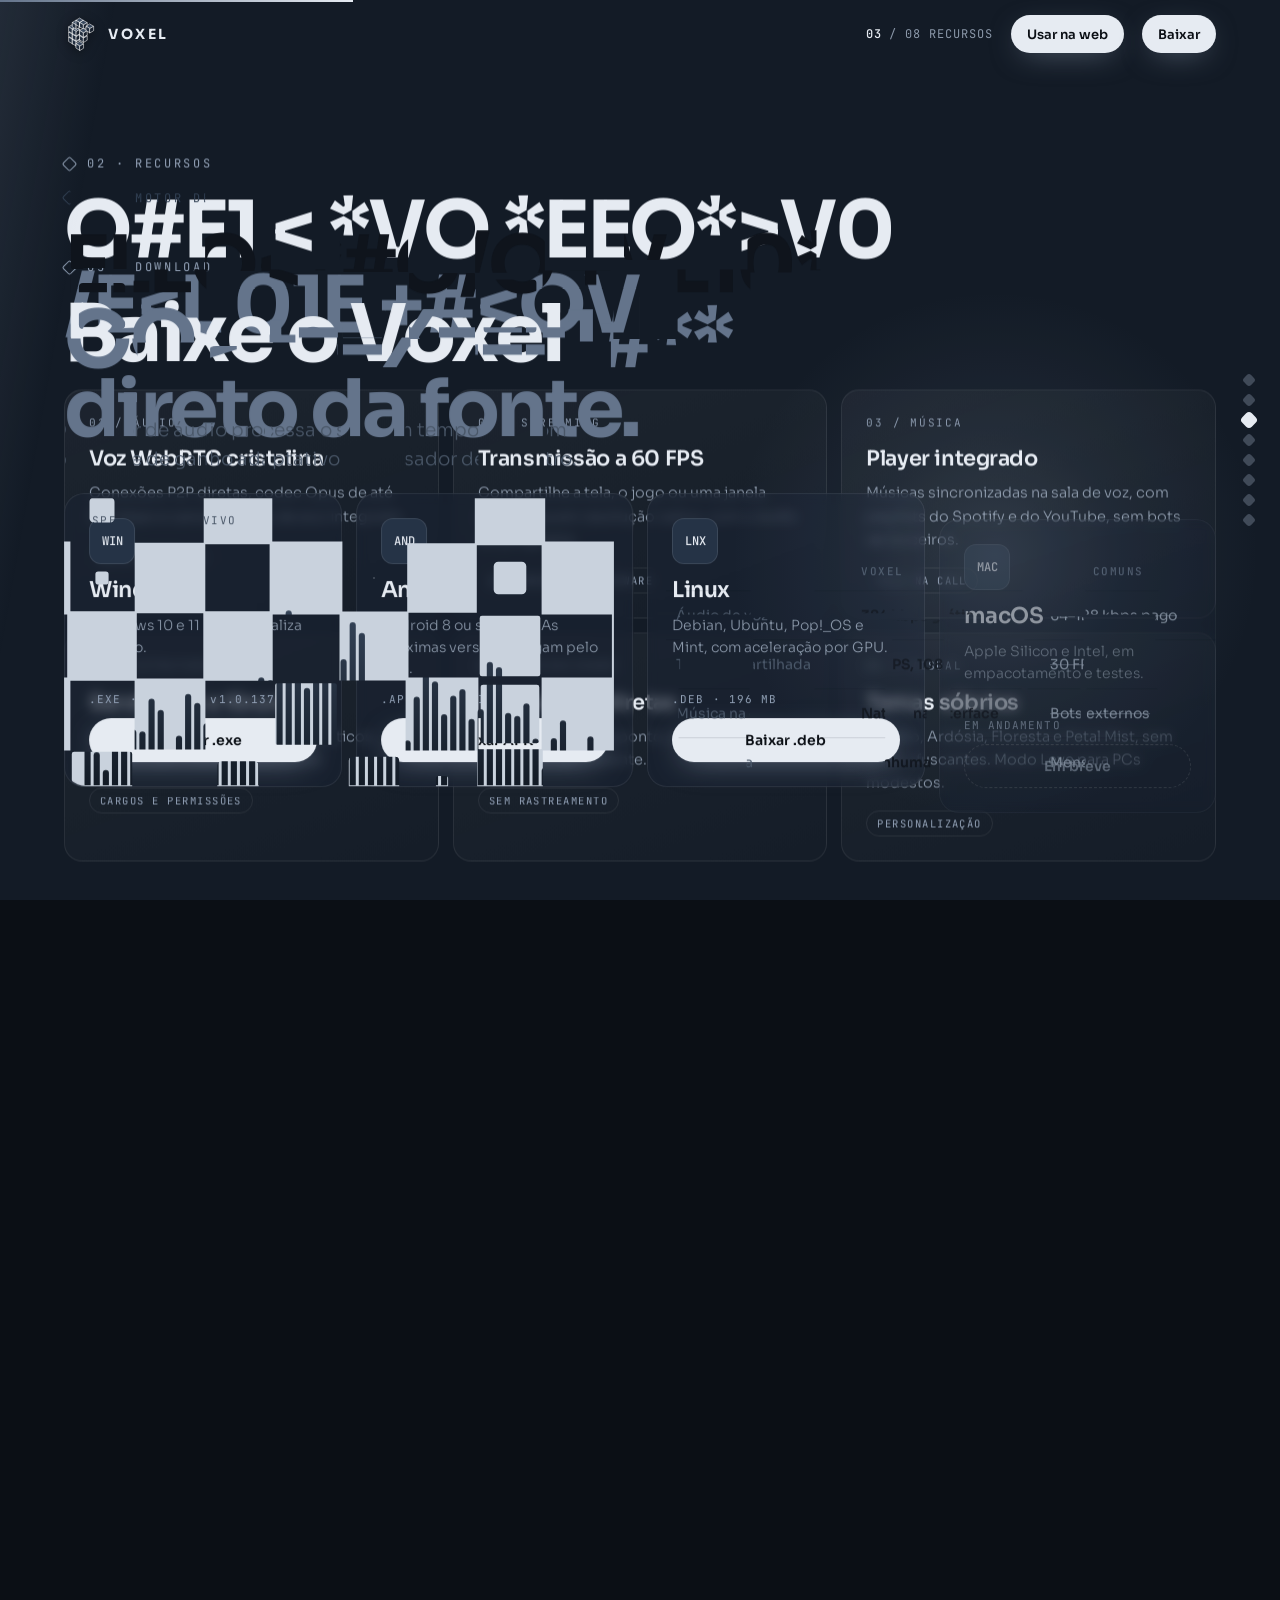
==== index.html @ d09474b0 "Restore animated release history and keep web access in header" ====
<!doctype html>
<html lang="pt-BR" data-tone="dark">
<head>
<meta charset="utf-8">
<meta name="viewport" content="width=device-width, initial-scale=1, viewport-fit=cover">
<title>Voxel — Chat de voz para sua comunidade</title>
<meta name="description" content="Converse com sua comunidade no Voxel. Chat de voz com áudio de baixa latência para Windows, Android e Linux.">
<meta name="theme-color" content="#0b0f15">
<link rel="canonical" href="https://voxelchat.com.br/">
<link rel="icon" href="logo.svg" type="image/svg+xml">
<link rel="preconnect" href="https://fonts.googleapis.com">
<link rel="preconnect" href="https://fonts.gstatic.com" crossorigin>
<link rel="stylesheet" href="https://fonts.googleapis.com/css2?family=Sora:wght@300;400;600;700;800&family=JetBrains+Mono:wght@400;500&display=swap">
<style>
:root{
  --bg0:#0b0f15; --bg1:#131b26; --bg2:#1a2433; --bg3:#253346; --slate:#334255; --steel:#41536b;
  --accent:#64748b; --accent-hi:#94a3b8; --ink:#e6ebf2; --muted:#8a97a8; --line:rgba(255,255,255,.08);
  --mist:#d7dee7; --mist-ink:#0f141c; --mist-muted:#4a5768;
  --display:'Sora',system-ui,sans-serif; --mono:'JetBrains Mono',ui-monospace,monospace;
  --nav-h:68px; --gut:clamp(16px,5vw,72px);
}
*{box-sizing:border-box;margin:0;padding:0}
html{background:var(--bg0);color:var(--ink);font-family:var(--display);-webkit-font-smoothing:antialiased}
body{background:var(--bg0);overflow-x:hidden}
a{color:inherit;text-decoration:none}
button{font:inherit;color:inherit;background:none;border:0;cursor:pointer}

/* ---------- nav ---------- */
.nav{position:fixed;inset:0 0 auto 0;height:var(--nav-h);z-index:50;display:flex;align-items:center;justify-content:space-between;padding:0 var(--gut);color:var(--ink);transition:color .4s}
.brand{display:flex;align-items:center;gap:10px;font-weight:700;letter-spacing:.18em;font-size:14px}
.brand img{width:34px;height:34px;filter:drop-shadow(0 2px 6px rgba(0,0,0,.4))}
.nav-r{display:flex;align-items:center;gap:18px}
.count{font-family:var(--mono);font-size:12px;color:var(--muted);letter-spacing:.08em;transition:color .4s}
.count b{color:var(--ink);font-weight:500;transition:color .4s}
.count em{font-style:normal;margin-left:8px;text-transform:uppercase}
.bar{position:fixed;top:0;left:0;height:2px;width:100%;transform-origin:0 50%;transform:scaleX(0);background:linear-gradient(90deg,var(--accent),var(--ink));z-index:60}
:root[data-tone=light] .nav{color:var(--mist-ink)}
:root[data-tone=light] .count{color:var(--mist-muted)}
:root[data-tone=light] .count b{color:var(--mist-ink)}
@media (max-width:560px){.count{display:none}.nav-r{gap:8px}}

.dots{position:fixed;right:clamp(10px,2vw,26px);top:50%;transform:translateY(-50%);z-index:50;display:flex;flex-direction:column;gap:10px}
.dots button{width:10px;height:10px;border-radius:3px;background:rgba(148,163,184,.35);transform:rotate(45deg);transition:background .3s,transform .3s}
.dots button[aria-current=true]{background:var(--ink);transform:rotate(45deg) scale(1.35)}
:root[data-tone=light] .dots button{background:rgba(15,20,28,.25)}
:root[data-tone=light] .dots button[aria-current=true]{background:var(--mist-ink)}
@media (max-width:700px){.dots{display:none}}

/* ---------- buttons ---------- */
.btn{display:inline-flex;align-items:center;gap:10px;height:50px;padding:0 24px;border-radius:999px;background:var(--ink);color:var(--bg0);font-weight:600;font-size:15px;transition:transform .2s,background .2s,box-shadow .2s;box-shadow:0 8px 30px -10px rgba(148,163,184,.6)}
.btn:hover{transform:translateY(-2px);background:#fff}
.btn.ghost{background:transparent;color:var(--ink);border:1px solid rgba(255,255,255,.18);box-shadow:none}
.btn.ghost:hover{border-color:var(--accent-hi);background:rgba(255,255,255,.04)}
.btn.sm{height:38px;padding:0 16px;font-size:13px}
:root[data-tone=light] .nav .btn{background:var(--mist-ink);color:var(--mist)}

/* ---------- stage / screens ---------- */
#stage{position:fixed;inset:0;overflow:hidden}
#track{width:1px}
.scr{position:absolute;inset:0;overflow:hidden;visibility:hidden;background:var(--bg);color:var(--ink);transform-origin:50% 40%}
.scr-in{position:relative;min-height:100%;padding:calc(var(--nav-h) + clamp(24px,6vh,72px)) var(--gut) clamp(40px,8vh,88px);display:flex;flex-direction:column;justify-content:center;will-change:transform}
.shade{position:absolute;inset:0;background:#04060a;opacity:0;pointer-events:none;z-index:5}
.iso::before{content:"";position:absolute;inset:0;pointer-events:none;opacity:.9;
  background:repeating-linear-gradient(30deg,rgba(255,255,255,.028) 0 1px,transparent 1px 56px),repeating-linear-gradient(150deg,rgba(255,255,255,.028) 0 1px,transparent 1px 56px);
  -webkit-mask-image:radial-gradient(ellipse at 70% 40%,#000 0,transparent 70%);mask-image:radial-gradient(ellipse at 70% 40%,#000 0,transparent 70%)}

.kicker{font-family:var(--mono);font-size:12px;letter-spacing:.22em;text-transform:uppercase;color:var(--accent-hi);margin-bottom:22px;display:flex;align-items:center;gap:12px}
.kicker::before{content:"";width:9px;height:9px;border:1.5px solid currentColor;transform:rotate(45deg);border-radius:2px}
h1,h2{font-weight:700;letter-spacing:-.045em;line-height:.95}
h1{font-size:clamp(52px,9.4vw,148px)}
h2{font-size:clamp(38px,6.2vw,96px)}
h1 span,h2 span{display:block}
.dim{color:var(--accent)}
.lead{font-size:clamp(16px,1.45vw,20px);line-height:1.6;color:var(--muted);max-width:56ch;font-weight:300}

/* reveal on enter */
[data-rise]{opacity:0;transform:translateY(26px);transition:opacity .7s cubic-bezier(.2,.7,.2,1),transform .7s cubic-bezier(.2,.7,.2,1);transition-delay:calc(var(--i,0)*70ms + 120ms)}
.scr.in [data-rise]{opacity:1;transform:none}

/* ---------- 00 hero ---------- */
.s-hero{--bg:var(--bg0)}
.s-hero::after{content:"";position:absolute;width:70vmax;height:70vmax;right:-18vmax;top:-12vmax;background:radial-gradient(circle,rgba(65,83,107,.45),transparent 62%);pointer-events:none}
.hero-grid{display:grid;grid-template-columns:1.15fr .85fr;align-items:center;gap:clamp(16px,4vw,64px)}
.hero-copy{position:relative;z-index:2}
.hero-copy .lead{margin:28px 0 36px}
.ctas{display:flex;gap:12px;flex-wrap:wrap}
.hero-art{position:relative;z-index:1;aspect-ratio:158/196;width:100%;max-width:520px;justify-self:center}
#cubes{width:100%;height:100%;overflow:visible;filter:drop-shadow(0 40px 50px rgba(0,0,0,.55))}
.hint{position:absolute;left:var(--gut);bottom:28px;font-family:var(--mono);font-size:11px;letter-spacing:.2em;color:var(--muted);text-transform:uppercase;display:flex;gap:10px;align-items:center}
.hint i{width:1px;height:28px;background:linear-gradient(var(--accent-hi),transparent);animation:hint 1.8s ease-in-out infinite}
@keyframes hint{0%,100%{transform:scaleY(.4);transform-origin:top}50%{transform:scaleY(1);transform-origin:top}}
@media (max-width:860px){
  .hero-grid{grid-template-columns:1fr}
  .hero-art{order:-1;max-width:min(280px,58vw);margin-bottom:-8px}
  .hint{display:none}
}

/* ---------- 01 manifesto ---------- */
.s-man{--bg:var(--bg2)}
.s-man .lead{margin-top:30px}
.stats{display:grid;grid-template-columns:repeat(3,minmax(0,1fr));gap:clamp(12px,2vw,24px);margin-top:clamp(36px,7vh,72px);border-top:1px solid var(--line);padding-top:28px}
.stat b{display:block;font-size:clamp(34px,5vw,72px);font-weight:700;letter-spacing:-.04em}
.stat small{font-family:var(--mono);font-size:12px;color:var(--muted);letter-spacing:.06em}
@media (max-width:560px){.stats{grid-template-columns:1fr}}

/* ---------- 02 features ---------- */
.s-feat{--bg:var(--bg1)}
.sweep{position:absolute;inset:0;pointer-events:none;z-index:4;background:linear-gradient(100deg,transparent 38%,rgba(148,163,184,.18) 50%,transparent 62%);transform:translateX(calc((var(--t,1)*2.2 - 1.1)*100%));opacity:calc((1 - var(--t,1))*1.4)}
.grid6{display:grid;grid-template-columns:repeat(3,minmax(0,1fr));gap:14px;margin-top:clamp(28px,5vh,52px)}
.card{position:relative;padding:24px;border-radius:18px;background:linear-gradient(160deg,rgba(255,255,255,.045),rgba(255,255,255,.012));border:1px solid var(--line);transition:border-color .3s,transform .3s}
.card:hover{border-color:rgba(148,163,184,.45);transform:translateY(-3px)}
.card .n{font-family:var(--mono);font-size:11px;color:var(--accent-hi);letter-spacing:.16em}
.card h3{font-size:21px;letter-spacing:-.02em;margin:14px 0 10px;font-weight:600}
.card p{color:var(--muted);font-size:14.5px;line-height:1.6;font-weight:300}
.card .tag{display:inline-block;margin-top:16px;font-family:var(--mono);font-size:10.5px;letter-spacing:.14em;color:var(--accent-hi);border:1px solid var(--line);border-radius:999px;padding:5px 10px}
@media (max-width:980px){.grid6{grid-template-columns:repeat(2,minmax(0,1fr))}}
@media (max-width:620px){.grid6{grid-template-columns:1fr}}

/* ---------- 03 audio (light) ---------- */
.s-audio{--bg:var(--mist);color:var(--mist-ink)}
.s-audio .kicker{color:var(--slate)}
.s-audio .dim{color:var(--accent)}
.s-audio .lead{color:var(--mist-muted)}
.audio-grid{display:grid;grid-template-columns:1fr 1fr;gap:clamp(24px,4vw,64px);align-items:end;margin-top:clamp(24px,4vh,44px)}
.specbox{position:relative;border-radius:22px;background:#c9d2dd;padding:18px 18px 0;height:clamp(180px,32vh,320px);overflow:hidden;border:1px solid rgba(15,20,28,.08)}
.specbox span{position:absolute;top:14px;left:18px;font-family:var(--mono);font-size:11px;letter-spacing:.14em;color:var(--mist-muted)}
#spec{width:100%;height:100%;display:block}
.cmp{width:100%;border-collapse:collapse;font-size:14px}
.cmp th{font-family:var(--mono);font-weight:500;font-size:11px;letter-spacing:.14em;text-transform:uppercase;color:var(--mist-muted);text-align:left;padding:0 10px 12px}
.cmp td{padding:15px 10px;border-top:1px solid rgba(15,20,28,.12);vertical-align:top}
.cmp td:first-child{color:var(--mist-muted)}
.cmp .vx{font-weight:600;color:var(--mist-ink)}
.cmp .ot{color:#7a8695;text-decoration:line-through;text-decoration-color:rgba(122,134,149,.5)}
@media (max-width:860px){.audio-grid{grid-template-columns:1fr}.cmp{font-size:13px}}

/* ---------- 04 shortcuts ---------- */
.s-keys{--bg:var(--bg3)}
.keys{margin-top:clamp(28px,5vh,52px);display:grid;gap:10px;max-width:880px}
.krow{display:flex;justify-content:space-between;align-items:center;gap:16px;padding:16px 20px;border-radius:16px;border:1px solid var(--line);background:rgba(11,15,21,.25);transition:background .35s,border-color .35s}
.krow span{color:var(--muted);transition:color .35s}
.krow.on{background:rgba(148,163,184,.12);border-color:rgba(148,163,184,.4)}
.krow.on span{color:var(--ink)}
.kc{display:flex;gap:6px;align-items:center;font-family:var(--mono);font-size:13px;color:var(--muted)}
kbd{display:inline-grid;place-items:center;min-width:40px;height:40px;padding:0 10px;border-radius:9px;font-family:var(--mono);font-size:13px;color:var(--ink);background:linear-gradient(#34465e,#1d2939);border:1px solid rgba(255,255,255,.12);border-bottom:4px solid rgba(0,0,0,.45);transition:transform .12s,border-bottom-width .12s,background .25s}
.krow.on kbd{transform:translateY(3px);border-bottom-width:1px;background:linear-gradient(#7c8ba0,#556378)}
@media (max-width:560px){.krow{flex-direction:column;align-items:flex-start}}

/* ---------- 05 download ---------- */
.s-dl{--bg:var(--bg0)}
.s-dl::after{content:"";position:absolute;left:50%;bottom:-40vmax;width:90vmax;height:70vmax;transform:translateX(-50%);background:radial-gradient(ellipse,rgba(65,83,107,.4),transparent 65%);pointer-events:none}
.dl{display:grid;grid-template-columns:repeat(4,minmax(0,1fr));gap:14px;margin-top:clamp(28px,5vh,52px);position:relative;z-index:2}
.pf{display:flex;flex-direction:column;gap:12px;padding:24px;border-radius:20px;border:1px solid var(--line);background:rgba(26,36,51,.55);backdrop-filter:blur(6px)}
.pf .badge{width:46px;height:46px;border-radius:12px;display:grid;place-items:center;font-family:var(--mono);font-size:12px;font-weight:500;background:var(--bg3);border:1px solid rgba(255,255,255,.1)}
.pf h3{font-size:22px;letter-spacing:-.02em;font-weight:600}
.pf p{color:var(--muted);font-size:14px;line-height:1.55;font-weight:300;flex:1}
.pf .meta{font-family:var(--mono);font-size:11px;letter-spacing:.1em;color:var(--accent-hi)}
.pf .btn{justify-content:center;height:44px;font-size:14px}
.pf.off{opacity:.55}
.pf.off .btn{pointer-events:none;background:transparent;color:var(--muted);border:1px dashed rgba(255,255,255,.2);box-shadow:none}
@media (max-width:1050px){.dl{grid-template-columns:repeat(2,minmax(0,1fr))}}
@media (max-width:560px){.dl{grid-template-columns:1fr}}

/* ---------- release notes ---------- */
.s-updates{--bg:var(--bg1)}
.release-feature{display:grid;grid-template-columns:1fr 1.4fr;gap:64px;margin-top:48px;align-items:start}
.release-intro h3{font-size:72px;line-height:1;letter-spacing:-.045em;font-weight:600}
.release-date{color:var(--accent-hi);font-size:14px;line-height:1.5}
.release-intro .release-date{margin:16px 0 24px}
.release-intro>p:last-child{font-size:18px;line-height:1.6;color:var(--ink)}
.release-notes{list-style:none;display:grid;gap:24px}
.release-notes h4{font-size:18px;line-height:1.5;font-weight:600;margin-bottom:8px}
.release-notes p{font-size:16px;line-height:1.6;color:var(--ink);max-width:64ch;font-weight:300}
.release-recent{margin-top:40px;display:grid;gap:8px}
.release-row{background:var(--bg2);border-radius:16px}
.release-row summary{display:grid;grid-template-columns:1fr auto 24px;align-items:center;gap:24px;padding:24px;list-style:none;cursor:pointer}
.release-version{font-size:24px;line-height:1.3;font-weight:600;letter-spacing:-.025em}
.release-toggle{font-size:24px;line-height:1;text-align:center;transition:transform .5s cubic-bezier(.22,1,.36,1)}
.release-row[open]>summary .release-toggle,.release-archive[open]>summary .release-toggle{transform:rotate(45deg)}
.release-body{padding:8px 24px 32px;max-width:1000px}
.release-row[open] .release-body{animation:release-in .5s cubic-bezier(.22,1,.36,1) both}
.release-archive{margin-top:16px}
.release-archive>summary{display:flex;align-items:center;justify-content:space-between;gap:24px;padding:24px 0;font-size:18px;font-weight:600;cursor:pointer;list-style:none}
.release-history{display:grid;gap:8px}
.release-row summary::-webkit-details-marker,.release-archive>summary::-webkit-details-marker{display:none}
.s-updates summary:hover{color:var(--accent-hi)}
.s-updates summary:focus-visible{outline:2px solid var(--ink);outline-offset:4px}
@keyframes release-in{from{opacity:0;transform:translateY(16px)}to{opacity:1;transform:none}}
@media(max-width:860px){.release-feature{gap:32px;grid-template-columns:1fr}.release-intro h3{font-size:60px}.release-intro>p:last-child br{display:none}}
@media(max-width:560px){.release-feature{margin-top:32px}.release-intro h3{font-size:48px}.release-row summary{grid-template-columns:1fr 24px;gap:8px;padding:24px 16px}.release-row .release-date{grid-column:1;grid-row:2}.release-toggle{grid-column:2;grid-row:1 / span 2}.release-body{padding:0 16px 24px}.release-notes p{font-size:16px}}
@media(prefers-reduced-motion:reduce){.release-row[open] .release-body{animation:none}.release-toggle{transition:none}}

/* ---------- 07 faq ---------- */
.s-faq{--bg:var(--bg2)}
.faq{margin-top:clamp(28px,5vh,52px);max-width:880px;display:grid;gap:10px}
.faq details{border:1px solid var(--line);border-radius:16px;background:rgba(11,15,21,.25);overflow:hidden}
.faq summary{list-style:none;cursor:pointer;padding:20px 22px;display:flex;justify-content:space-between;gap:16px;font-weight:600;font-size:17px}
.faq summary::-webkit-details-marker{display:none}
.faq summary i{flex:none;width:22px;height:22px;position:relative;transition:transform .3s}
.faq summary i::before,.faq summary i::after{content:"";position:absolute;left:50%;top:50%;width:14px;height:1.5px;background:var(--accent-hi);transform:translate(-50%,-50%)}
.faq summary i::after{transform:translate(-50%,-50%) rotate(90deg)}
.faq details[open] summary i{transform:rotate(45deg)}
.faq details p{padding:0 22px 22px;color:var(--muted);line-height:1.65;font-weight:300}
.foot{margin-top:clamp(48px,9vh,96px);padding-top:24px;border-top:1px solid var(--line);display:flex;justify-content:space-between;gap:16px;flex-wrap:wrap;font-family:var(--mono);font-size:12px;color:var(--muted)}
.foot .brand{font-family:var(--display);color:var(--ink)}

/* ---------- cursor glow ---------- */
#glow{position:fixed;left:0;top:0;width:600px;height:600px;border-radius:50%;pointer-events:none;z-index:40;mix-blend-mode:screen;opacity:.9;transition:opacity .5s;
  background:radial-gradient(circle,rgba(148,163,184,.20) 0,rgba(100,116,139,.10) 30%,transparent 62%)}
:root[data-tone=light] #glow{opacity:0}

/* ---------- flat fallback (reduced motion, no clip-path path(), ?nofx) ---------- */
.flat #stage{position:static;overflow:visible}
.flat .scr{position:relative;visibility:visible;min-height:100vh}
.flat #track{display:none}
.flat [data-rise]{opacity:1;transform:none;transition:none}
.flat .sweep{display:none}
.flat #glow{display:none}
.flat .hint i{animation:none}
</style>
</head>
<body>
<div class="bar" id="bar"></div>
<header class="nav">
  <a class="brand" href="#" data-go="0"><img src="logo.svg" alt="">VOXEL</a>
  <div class="nav-r">
    <span class="count"><b id="cnum">01</b> / <span id="ctotal">08</span><em id="cname">Início</em></span>
    <a class="btn sm" href="https://app.voxelchat.com.br/">Usar na web</a>
    <a class="btn sm" href="#download" data-go="5">Baixar</a>
  </div>
</header>
<nav class="dots" id="dots" aria-label="Seções"></nav>
<div id="glow" aria-hidden="true"></div>

<main id="stage">

  <section class="scr s-hero iso" data-name="Início" data-fx="" data-tone="dark" aria-labelledby="h0">
    <div class="scr-in">
      <div class="hero-grid">
        <div class="hero-copy">
          <p class="kicker">Voxel · desktop v1.0.137</p>
          <h1 id="h0"><span data-scramble>Comunicação</span><span class="dim" data-scramble>pura.</span></h1>
          <p class="lead">Voz P2P de baixa latência, tela a 60 FPS e música tocando direto na call. Sem bots externos, sem paywall.</p>
          <div class="ctas">
            <a class="btn" href="#download" data-go="5">Baixar o Voxel</a>
            <a class="btn ghost" href="#recursos" data-go="2">Ver recursos</a>
          </div>
        </div>
        <div class="hero-art"><svg id="cubes" viewBox="122 112 158 196" aria-label="Logo do Voxel em cubos" role="img"></svg></div>
      </div>
      <p class="hint"><i></i>Role para entrar</p>
    </div>
    <div class="shade"></div>
  </section>

  <section class="scr s-man iso" data-name="Manifesto" data-fx="stairs" data-tone="dark" aria-labelledby="h1">
    <div class="scr-in">
      <p class="kicker">01 · Manifesto</p>
      <h2 id="h1"><span data-scramble>Engenharia focada</span><span data-scramble>no essencial.</span><span class="dim" data-scramble>Sem firulas.</span></h2>
      <p class="lead" data-rise>Tudo o que você precisa para se comunicar em alta performance, sem recursos desnecessários que deixam seu computador lento.</p>
      <div class="stats">
        <div class="stat" data-rise style="--i:1"><b>384</b><small>kbps de voz em Opus</small></div>
        <div class="stat" data-rise style="--i:2"><b>60</b><small>FPS na transmissão de tela</small></div>
        <div class="stat" data-rise style="--i:3"><b>0</b><small>paywalls ou mensalidades</small></div>
      </div>
    </div>
    <div class="shade"></div>
  </section>

  <section class="scr s-feat" id="recursos" data-name="Recursos" data-fx="blinds" data-tone="dark" aria-labelledby="h2">
    <div class="sweep"></div>
    <div class="scr-in">
      <p class="kicker">02 · Recursos</p>
      <h2 id="h2"><span data-scramble>Tudo o que importa.</span><span class="dim" data-scramble>Nada que pese.</span></h2>
      <div class="grid6">
        <article class="card" data-rise style="--i:0"><p class="n">01 / ÁUDIO</p><h3>Voz WebRTC cristalina</h3><p>Conexões P2P diretas, codec Opus de até 384 kbps e cancelamento de eco integrado.</p><span class="tag">BAIXA LATÊNCIA</span></article>
        <article class="card" data-rise style="--i:1"><p class="n">02 / STREAMING</p><h3>Transmissão a 60 FPS</h3><p>Compartilhe a tela, o jogo ou uma janela específica em resolução nativa, com o áudio do programa.</p><span class="tag">ACELERADO POR HARDWARE</span></article>
        <article class="card" data-rise style="--i:2"><p class="n">03 / MÚSICA</p><h3>Player integrado</h3><p>Músicas sincronizadas na sala de voz, com playlists do Spotify e do YouTube, sem bots de terceiros.</p><span class="tag">FILA NA CALL</span></article>
        <article class="card" data-rise style="--i:3"><p class="n">04 / ESTRUTURA</p><h3>Servidores e fóruns</h3><p>Canais de voz e texto, fóruns temáticos, cargos e permissões granulares.</p><span class="tag">CARGOS E PERMISSÕES</span></article>
        <article class="card" data-rise style="--i:4"><p class="n">05 / PRIVACIDADE</p><h3>Mensagens diretas</h3><p>Conversas ponto a ponto, envio de arquivos e histórico persistente.</p><span class="tag">SEM RASTREAMENTO</span></article>
        <article class="card" data-rise style="--i:5"><p class="n">06 / VISUAL</p><h3>Temas sóbrios</h3><p>Basalto, Ardósia, Floresta e Petal Mist, sem luzes ofuscantes. Modo Leve para PCs modestos.</p><span class="tag">PERSONALIZAÇÃO</span></article>
      </div>
    </div>
    <div class="shade"></div>
  </section>

  <section class="scr s-audio" data-name="Áudio" data-fx="pixels" data-tone="light" aria-labelledby="h3">
    <div class="scr-in">
      <p class="kicker">03 · Motor de áudio</p>
      <h2 id="h3"><span data-scramble>Fidelidade sonora</span><span class="dim" data-scramble>sem concessões.</span></h2>
      <div class="audio-grid">
        <div data-rise>
          <p class="lead">O motor de áudio processa o sinal em tempo real, com controle de ganho adaptativo e analisador de espectro.</p>
          <div class="specbox" style="margin-top:24px"><span>ESPECTRO · AO VIVO</span><canvas id="spec"></canvas></div>
        </div>
        <table class="cmp" data-rise style="--i:2">
          <thead><tr><th></th><th>Voxel</th><th>Apps comuns</th></tr></thead>
          <tbody>
            <tr><td>Áudio de voz</td><td class="vx">384 kbps grátis</td><td class="ot">64–128 kbps pago</td></tr>
            <tr><td>Tela compartilhada</td><td class="vx">60 FPS, 1080p/2K</td><td class="ot">30 FPS, 720p</td></tr>
            <tr><td>Música na call</td><td class="vx">Nativo na interface</td><td class="ot">Bots externos</td></tr>
            <tr><td>Assinatura</td><td class="vx">Nenhuma</td><td class="ot">Mensalidade</td></tr>
          </tbody>
        </table>
      </div>
    </div>
    <div class="shade"></div>
  </section>

  <section class="scr s-keys iso" data-name="Atalhos" data-fx="shear" data-tone="dark" aria-labelledby="h4">
    <div class="scr-in">
      <p class="kicker">04 · Atalhos globais</p>
      <h2 id="h4"><span data-scramble>Controle rápido</span><span class="dim" data-scramble>sem sair do jogo.</span></h2>
      <div class="keys">
        <div class="krow" data-rise style="--i:0"><span>Mutar / desmutar o microfone</span><span class="kc"><kbd>Ctrl</kbd>+<kbd>Shift</kbd>+<kbd>M</kbd></span></div>
        <div class="krow" data-rise style="--i:1"><span>Desativar o áudio (deafen)</span><span class="kc"><kbd>Ctrl</kbd>+<kbd>Shift</kbd>+<kbd>D</kbd></span></div>
        <div class="krow" data-rise style="--i:2"><span>Alternar o compartilhamento de tela</span><span class="kc"><kbd>Ctrl</kbd>+<kbd>Shift</kbd>+<kbd>S</kbd></span></div>
        <div class="krow" data-rise style="--i:3"><span>Pausar / tocar a música da sala</span><span class="kc"><kbd>Alt</kbd>+<kbd>P</kbd></span></div>
      </div>
    </div>
    <div class="shade"></div>
  </section>

  <section class="scr s-dl" id="download" data-name="Download" data-fx="cubes" data-tone="dark" aria-labelledby="h5">
    <div class="scr-in">
      <p class="kicker">05 · Download</p>
      <h2 id="h5"><span data-scramble>Baixe o Voxel</span><span class="dim" data-scramble>direto da fonte.</span></h2>
      <div class="dl">
        <div class="pf" data-rise style="--i:0"><span class="badge">WIN</span><h3>Windows</h3><p>Windows 10 e 11 (x64). Atualiza sozinho.</p><span class="meta">.EXE · 19 MB · v1.0.137</span><a class="btn" href="https://github.com/VoxelChatApp/voxel-download-page/releases/download/v1.0.137/Voxel-Setup-1.0.137.exe">Baixar .exe</a></div>
        <div class="pf" data-rise style="--i:1"><span class="badge">AND</span><h3>Android</h3><p>Android 8 ou superior. As próximas versões chegam pelo app.</p><span class="meta">.APK · ANDROID 8+</span><a class="btn" href="https://app.voxelchat.com.br/android/Voxel-Android-1.0.8.apk">Baixar APK</a></div>
        <div class="pf" data-rise style="--i:2"><span class="badge">LNX</span><h3>Linux</h3><p>Debian, Ubuntu, Pop!_OS e Mint, com aceleração por GPU.</p><span class="meta">.DEB · 196 MB</span><a class="btn" href="https://app.voxelchat.com.br/download/linux">Baixar .deb</a></div>
        <div class="pf off" data-rise style="--i:3"><span class="badge">MAC</span><h3>macOS</h3><p>Apple Silicon e Intel, em empacotamento e testes.</p><span class="meta">EM ANDAMENTO</span><span class="btn">Em breve</span></div>
      </div>
    </div>
    <div class="shade"></div>
  </section>

  <section class="scr s-updates" id="changelog" data-name="Atualizações" data-fx="blinds" data-tone="dark" aria-labelledby="h6">
    <div class="scr-in">
      <p class="kicker">06 · Atualizações</p>
      <h2 id="h6"><span data-scramble>O Voxel</span><span class="dim" data-scramble>segue evoluindo.</span></h2>
      <div class="release-feature">
        <div class="release-intro" data-rise style="--i:0">
          <h3>v1.0.137</h3>
          <p class="release-date">14 de Novembro de 2026</p>
          <p>Menos peso na máquina.<br> Mais espaço para a conversa.</p>
        </div>
        <div data-rise style="--i:1"><ul class="release-notes"><li><h4>Desempenho</h4><p>Música do YouTube toca como áudio puro no app (menos memória), animações pausam com a janela em segundo plano e o novo Modo Leve desliga os efeitos de vidro.</p></li><li><h4>Clipes</h4><p>A gravação de clipes saiu do app e o atalho Alt+C fica livre para outros programas.</p></li></ul></div>
      </div>
      <div class="release-recent" data-rise style="--i:2">
        <details class="release-row"><summary><span class="release-version">v1.0.136</span><span class="release-date">14 de Novembro de 2026</span><span class="release-toggle" aria-hidden="true">+</span></summary><div class="release-body"><ul class="release-notes"><li><h4>Música</h4><p>O player agora toca playlists e álbuns do Spotify e playlists e mixes (rádios) do YouTube: a primeira faixa começa na hora e o resto entra na fila.</p></li><li><h4>Overlay</h4><p>O overlay volta a esmaecer depois de passar o mouse no botão de controles.</p></li><li><h4>Chat</h4><p>Menções com @ só destacam quem participa da conversa.</p></li></ul></div></details>
        <details class="release-row"><summary><span class="release-version">v1.0.135</span><span class="release-date">13 de Novembro de 2026</span><span class="release-toggle" aria-hidden="true">+</span></summary><div class="release-body"><ul class="release-notes"><li><h4>Windows</h4><p>Atualização de manutenção com as mesmas correções da 1.0.131.</p></li><li><h4>Plataformas</h4><p>Windows 1.0.135; Linux permanece em 1.0.129 e Android nativo em 1.0.8.</p></li></ul></div></details>
      </div>
      <details class="release-archive" data-rise style="--i:3">
        <summary>Histórico de versões<span class="release-toggle" aria-hidden="true">+</span></summary>
        <div class="release-history"><details class="release-row"><summary><span class="release-version">v1.0.131</span><span class="release-date">13 de Novembro de 2026</span><span class="release-toggle" aria-hidden="true">+</span></summary><div class="release-body"><ul class="release-notes"><li><h4>Transmissão</h4><p>Compartilhar tela com áudio não captura mais a voz da call; só o som do jogo ou dos programas é transmitido.</p></li><li><h4>Overlay</h4><p>Abrir o overlay no jogo não deixa mais o app travado em "Não está respondendo".</p></li><li><h4>Plataformas</h4><p>Windows 1.0.131; Linux permanece em 1.0.129 e Android nativo em 1.0.8.</p></li></ul></div></details>
        <details class="release-row"><summary><span class="release-version">v1.0.130</span><span class="release-date">13 de Novembro de 2026</span><span class="release-toggle" aria-hidden="true">+</span></summary><div class="release-body"><ul class="release-notes"><li><h4>Windows</h4><p>Novo aplicativo para Windows em Tauri e Rust: instalador de 19 MB, menos memória e inicialização mais rápida, com a mesma interface.</p></li><li><h4>Música</h4><p>Player mostra o nome e a capa da faixa, e a busca traz resultados reais do YouTube.</p></li><li><h4>Watchparty</h4><p>Watchparty sincronizada pode ser iniciada pelo botão da chamada ou pelo Player.</p></li><li><h4>Plataformas</h4><p>Windows 1.0.130; Linux permanece em 1.0.129 e Android nativo em 1.0.8.</p></li></ul></div></details>
        <details class="release-row"><summary><span class="release-version">v1.0.129</span><span class="release-date">29 de Outubro de 2026</span><span class="release-toggle" aria-hidden="true">+</span></summary><div class="release-body"><ul class="release-notes"><li><h4>Chat</h4><p>Campo de mensagem corrigido: botões de anexo, emoji e envio alinhados e com espaçamento uniforme.</p></li><li><h4>Escrita</h4><p>Texto sem cortes e altura ajustada para mensagens com várias linhas. Validado em desktop, tablet e celular.</p></li><li><h4>Plataformas</h4><p>Web, Windows e Linux 1.0.129; Android nativo permanece em 1.0.8.</p></li></ul></div></details>
        <details class="release-row"><summary><span class="release-version">v1.0.128</span><span class="release-date">29 de Outubro de 2026</span><span class="release-toggle" aria-hidden="true">+</span></summary><div class="release-body"><ul class="release-notes"><li><h4>Chat</h4><p>Links clicáveis com aviso de saída e cópia de mensagens e blocos.</p></li><li><h4>Código</h4><p>Destaque de sintaxe, seleção e numeração de linhas, detecção de código colado e preferências de formatação.</p></li><li><h4>Conversas</h4><p>Divisores de dia: Hoje, Ontem e data. Web, Windows e Linux 1.0.128; Android nativo 1.0.8.</p></li></ul></div></details>
        <details class="release-row"><summary><span class="release-version">v1.0.127</span><span class="release-date">28 de Outubro de 2026</span><span class="release-toggle" aria-hidden="true">+</span></summary><div class="release-body"><ul class="release-notes"><li><h4>Áudio</h4><p>Recuperação automática do microfone e da saída de áudio ao desconectar e reconectar o fone.</p></li><li><h4>Dispositivos</h4><p>A chamada acompanha a troca dos dispositivos padrão do sistema e retoma o fone selecionado quando ele volta.</p></li><li><h4>Plataformas</h4><p>Web, Windows e Linux 1.0.127; Android nativo permanece em 1.0.8.</p></li></ul></div></details>
        <details class="release-row"><summary><span class="release-version">v1.0.126</span><span class="release-date">27 de Outubro de 2026</span><span class="release-toggle" aria-hidden="true">+</span></summary><div class="release-body"><ul class="release-notes"><li><h4>Câmeras</h4><p>Ligue ou desligue sua câmera na chamada, junto com áudio e compartilhamento de tela.</p></li><li><h4>Transmissão</h4><p>FPS medido em tempo real e diagnóstico de captura, envio e recebimento. Correções na adaptação à perda de vídeo.</p></li><li><h4>Plataformas</h4><p>Web, Windows e Linux 1.0.126; Android nativo 1.0.8 com câmera na chamada.</p></li></ul></div></details>
        <details class="release-row"><summary><span class="release-version">v1.0.125</span><span class="release-date">27 de Outubro de 2026</span><span class="release-toggle" aria-hidden="true">+</span></summary><div class="release-body"><ul class="release-notes"><li><h4>Transmissão</h4><p>Qualidade automática com alvo mínimo de 30 FPS e ajuste de resolução conforme a conexão.</p></li><li><h4>Call</h4><p>Orçamento de envio compartilhado entre espectadores, com margem para o áudio e métricas reais de vídeo.</p></li><li><h4>Plataformas</h4><p>Web, Windows e Linux 1.0.125; Android nativo 1.0.7 com captura a 30 FPS.</p></li></ul></div></details>
        <details class="release-row"><summary><span class="release-version">v1.0.124</span><span class="release-date">15 de Outubro de 2026</span><span class="release-toggle" aria-hidden="true">+</span></summary><div class="release-body"><ul class="release-notes"><li><h4>Jogos</h4><p>Xadrez redesenhado, movimentos por arraste e seletor visual de Xadrez e Quiz com opção de encerrar.</p></li><li><h4>Conta</h4><p>Recuperação de senha por código enviado ao e-mail da conta.</p></li><li><h4>Call</h4><p>Controles da transmissão somem quando inativos, painel de voz compacto e recuperação de áudio aprimorada.</p></li></ul></div></details>
        <details class="release-row"><summary><span class="release-version">v1.0.123</span><span class="release-date">12 de Outubro de 2026</span><span class="release-toggle" aria-hidden="true">+</span></summary><div class="release-body"><ul class="release-notes"><li><h4>Chat</h4><p>Seletor de emojis sem recortes, com emojis comuns e personalizados, também em telas pequenas.</p></li><li><h4>Xadrez</h4><p>Partida no palco central, abertura para as outras pessoas da call e indicação clara de como entrar como adversário.</p></li><li><h4>Sons</h4><p>Painel de efeitos sonoros junto dos controles de microfone, áudio, transmissão e watchparty.</p></li></ul></div></details>
        <details class="release-row"><summary><span class="release-version">v1.0.122</span><span class="release-date">12 de Outubro de 2026</span><span class="release-toggle" aria-hidden="true">+</span></summary><div class="release-body"><ul class="release-notes"><li><h4>Jogos</h4><p>Xadrez com regras validadas, espectadores e placar da sessão. Quiz em grupo com cinco rodadas.</p></li><li><h4>Calls</h4><p>Salas temporárias com dono, convidados e limite; espaços de voz por proximidade.</p></li><li><h4>Identidade</h4><p>Perfil próprio por comunidade e opção de retomar a call em outro dispositivo.</p></li><li><h4>Conexão</h4><p>Saúde da chamada, diagnóstico e recuperação automática de áudio. Correção do servidor de retransmissão.</p></li><li><h4>Plataformas</h4><p>Windows, web e Linux 1.0.122; Android 1.0.6 pelo atualizador nativo.</p></li></ul></div></details>
        <details class="release-row"><summary><span class="release-version">v1.0.121</span><span class="release-date">12 de Outubro de 2026</span><span class="release-toggle" aria-hidden="true">+</span></summary><div class="release-body"><ul class="release-notes"><li><h4>Atualizador</h4><p>Instalador Windows inicia em um processo independente e confirma o início antes de fechar o Voxel.</p></li><li><h4>Diagnóstico</h4><p>Erros de instalação aparecem no aplicativo; correção da leitura dos registros do PowerShell.</p></li><li><h4>Compatibilidade</h4><p>Testado com caminhos que contêm espaços e acentos. Android permanece 1.0.5 e Linux 1.0.120.</p></li></ul></div></details>
        <details class="release-row"><summary><span class="release-version">v1.0.120</span><span class="release-date">12 de Outubro de 2026</span><span class="release-toggle" aria-hidden="true">+</span></summary><div class="release-body"><ul class="release-notes"><li><h4>Voz</h4><p>Supressão neural RNNoise no desktop e web e controles de modificação de voz redesenhados.</p></li><li><h4>Conquistas</h4><p>Medalhas com geometria, borda e relevo; missões com progresso e desbloqueio validados pelo servidor.</p></li><li><h4>Personalização</h4><p>Atalhos editáveis e dez estilos visuais, incluindo Usinado, Linho, Ardósia, Planta e Terminal.</p></li><li><h4>Comunidades</h4><p>Até 50 emojis por servidor e painel de efeitos sonoros. O Android 1.0.5 recebe os sons da call pelo atualizador.</p></li><li><h4>Conexões</h4><p>Verificação de conta Steam; outras plataformas dependem da configuração OAuth.</p></li><li><h4>Segurança</h4><p>Instalador e OTA contêm somente o cliente. A atualização de segurança do servidor requer novo login.</p></li></ul></div></details>
        <details class="release-row"><summary><span class="release-version">v1.0.116</span><span class="release-date">02 de Outubro de 2026</span><span class="release-toggle" aria-hidden="true">+</span></summary><div class="release-body"><ul class="release-notes"><li><h4>Canais & permissões</h4><p>Novo sistema completo de gerenciamento de canais: modal dedicado para edição de tópicos, limites de usuários, tipos de canal, menu contextual de ações e permissões granulares por cargo e membro.</p></li><li><h4>Motor de áudio</h4><p>Implementação de recuperação automática de áudio WebRTC: auto-restauração contínua de streams e chamadas em caso de queda momentânea de conexão ou instabilidade na sinalização.</p></li><li><h4>Sincronização em tempo real</h4><p>Sincronização imediata de alterações de canais e permissões para todos os clientes conectados sem necessidade de recarregar a interface.</p></li><li><h4>Atualizador oficial</h4><p>Distribuição instantânea do novo patch via instalador executável Windows e sistema OTA para clientes ativos.</p></li></ul></div></details>
        <details class="release-row"><summary><span class="release-version">v1.0.115</span><span class="release-date">17 de Setembro de 2026</span><span class="release-toggle" aria-hidden="true">+</span></summary><div class="release-body"><ul class="release-notes"><li><h4>Autoupdate</h4><p>Novo motor de atualização automática sem reinicialização forçada, com suporte a privilégios administrativos no Windows (C:\Program Files) e janelas de console do CMD totalmente ocultas.</p></li><li><h4>Linux oficial</h4><p>Lançamento do pacote nativo .deb para Debian/Ubuntu e script de instalação automatizado via terminal curl -sSL https://app.voxelchat.com.br/install.sh | bash com atalhos no sistema.</p></li><li><h4>Voz & webrtc</h4><p>Correção definitiva de áudio WebRTC em chamadas diretas e salas de voz, com reconexão instantânea resiliente após instabilidades de sinalização.</p></li><li><h4>Presença & social</h4><p>Indicadores dinâmicos de status "Em Voz" nas conversas diretas (DMs), no cabeçalho e na lista de membros, além de suporte a fotos personalizadas em servidores.</p></li><li><h4>Segurança & dados</h4><p>Persistência completa de canais e servidores em banco de dados PostgreSQL integrado, imune a reinicializações ou quedas de serviço.</p></li><li><h4>V1.0.115</h4><p>Fix definitivo no instalador do updater e reinicialização suave do aplicativo.</p></li><li><h4>V1.0.112</h4><p>Ocultação total de janelas de console do CMD durante aplicação de patches em segundo plano.</p></li><li><h4>V1.0.111</h4><p>Correção de permissões no Windows (EPERM em C:\Program Files) com suporte a elevação e swap assistido.</p></li><li><h4>V1.0.111</h4><p>Janela de atualização agora busca e exibe dinamicamente a versão exata do servidor via /api/version.</p></li><li><h4>V1.0.109</h4><p>Pipeline automatizado de empacotamento com validação de integridade do arquivo .asar.</p></li><li><h4>V1.0.110</h4><p>Empacotamento Debian oficial (.deb 196 MB) com ícones, lançador de desktop e dependências nativas.</p></li><li><h4>V1.0.110</h4><p>Script oficial de instalação rápida via terminal: curl -sSL https://app.voxelchat.com.br/install.sh | bash.</p></li><li><h4>V1.0.110</h4><p>Fallback com suporte a --no-sandbox no script de inicialização para compatibilidade em qualquer distro.</p></li><li><h4>V1.0.110</h4><p>Adição da seção de downloads (Windows, Linux .deb e comando curl) na tela de login Web.</p></li><li><h4>V1.0.113</h4><p>Reconexão automática das chamadas de voz e áudio após instabilidade ou queda temporária na sinalização.</p></li><li><h4>V1.0.110</h4><p>Correção no áudio de chamadas associando diretamente o fluxo WebRTC a elementos de áudio nativos.</p></li><li><h4>V1.0.110</h4><p>Novo status visual "Em Voz" nas conversas diretas (DMs), cabeçalho de conversa e na barra lateral de participantes.</p></li><li><h4>V1.0.95</h4><p>Integração de relay TURN (CoTURN na nuvem Oracle) com negociação perfeita (Perfect Negotiation) para redes com firewall/CGNAT.</p></li><li><h4>V1.0.114</h4><p>Suporte a upload e fotos customizadas para avatares de servidores.</p></li><li><h4>V1.0.110</h4><p>Login automático e instantâneo na verificação de e-mail para contas existentes, eliminando timeouts de tela.</p></li><li><h4>V1.0.109</h4><p>Build de produção e deploy automatizado do bundle Web para a VPS do Voxel.</p></li><li><h4>V1.0.107</h4><p>Migração e persistência definitiva de servidores, canais e mensagens no PostgreSQL.</p></li><li><h4>V1.0.108</h4><p>Reforço de segurança no boot do servidor com validação e fallback seguro para JWT_SECRET.</p></li><li><h4>V1.0.108</h4><p>Proteção de concorrência na escrita de arquivos e manipulação segura de papéis e permissões.</p></li></ul></div></details>
        <details class="release-row"><summary><span class="release-version">v1.0.110</span><span class="release-date">17 de Setembro de 2026</span><span class="release-toggle" aria-hidden="true">+</span></summary><div class="release-body"><ul class="release-notes"><li><h4>Linux</h4><p>Lançamento do pacote instalador .deb e script curl com instalador completo para Linux.</p></li><li><h4>Voz</h4><p>Fix na reprodução de áudio WebRTC em chamadas e sinalização de canais.</p></li><li><h4>Ui</h4><p>Indicador dinâmico de presença em chamada de voz nas DMs e barra de membros.</p></li></ul></div></details>
        <details class="release-row"><summary><span class="release-version">v1.0.105</span><span class="release-date">13 de Setembro de 2026</span><span class="release-toggle" aria-hidden="true">+</span></summary><div class="release-body"><ul class="release-notes"><li><h4>Banco de dados</h4><p>Integração de persistência em PostgreSQL para canais e servidores evitando perda de dados no reboot.</p></li><li><h4>Segurança</h4><p>Blindagem do boot do servidor com verificação de integridade e fallback seguro de tokens.</p></li></ul></div></details>
        <details class="release-row"><summary><span class="release-version">v1.0.100</span><span class="release-date">13 de Setembro de 2026</span><span class="release-toggle" aria-hidden="true">+</span></summary><div class="release-body"><ul class="release-notes"><li><h4>Ota update</h4><p>Novo sistema de distribuição de atualizações OTA diretamente da nuvem Oracle.</p></li><li><h4>Webrtc</h4><p>Implementação de relay CoTURN para contornar bloqueios de operadoras e CGNAT.</p></li></ul></div></details></div>
      </details>
    </div>
    <div class="shade"></div>
  </section>

  <section class="scr s-faq iso" data-name="Perguntas" data-fx="windows" data-tone="dark" aria-labelledby="h7">
    <div class="scr-in">
      <p class="kicker">07 · Perguntas</p>
      <h2 id="h7"><span data-scramble>Ainda com</span><span class="dim" data-scramble>alguma dúvida?</span></h2>
      <div class="faq">
        <details data-rise style="--i:0"><summary>O Voxel é gratuito?<i></i></summary><p>Sim. Voz em 384 kbps, tela a 60 FPS e o player de música estão liberados para todo mundo, sem plano pago.</p></details>
        <details data-rise style="--i:1"><summary>Em quais plataformas ele roda?<i></i></summary><p>Windows 10 e 11, Linux (Debian, Ubuntu e derivados) e Android 8 ou superior. A versão para macOS está em andamento.</p></details>
        <details data-rise style="--i:2"><summary>Como funcionam as atualizações?<i></i></summary><p>O app desktop se atualiza sozinho. No Android, depois de instalar o APK, as próximas versões chegam pelo próprio app.</p></details>
        <details data-rise style="--i:3"><summary>Ele pesa durante os jogos?<i></i></summary><p>O Voxel roda em Tauri 2 com Rust por baixo, sem um navegador inteiro embutido. Em segundo plano, o uso fica entre 8,5% e 18% de CPU.</p></details>
      </div>
      <footer class="foot"><span class="brand"><img src="logo.svg" alt="" style="width:26px;height:26px">VOXEL</span><a href="#changelog" data-go="6">Atualizações</a><span>Voxel · Sua comunidade por perto.</span></footer>
    </div>
    <div class="shade"></div>
  </section>

</main>
<div id="track"></div>

<script>
(function(){
  var d=document,w=window,root=d.documentElement;
  var qs=location.search;
  /* Lab page: effects always on, even when the system asks for reduced motion (Windows "animation effects" off).
     ?calm restores the reduced-motion behaviour; ?nofx shows the plain stacked page. */
  var still=/[?&]calm(&|=|$)/.test(qs);
  var fine=w.matchMedia('(hover: hover) and (pointer: fine)').matches;
  var pathOK=false;try{pathOK=CSS.supports('clip-path','path("M0 0H10V10Z")');}catch(e){}
  var FLAT=still||!pathOK||/[?&]nofx/.test(qs);
  if(FLAT)root.classList.add('flat');

  var $$=function(s,c){return Array.prototype.slice.call((c||d).querySelectorAll(s));};
  var clamp=function(v,a,b){a=a||0;b=b===undefined?1:b;return v<a?a:v>b?b:v;};
  var lerp=function(a,b,t){return a+(b-a)*t;};
  var io=function(t){return t<.5?4*t*t*t:1-Math.pow(-2*t+2,3)/2;};
  var eo=function(t){return 1-Math.pow(1-t,3);};
  var back=function(t){var c1=1.5,c3=c1+1;return 1+c3*Math.pow(t-1,3)+c1*Math.pow(t-1,2);};
  var hash=function(x,y){var s=Math.sin(x*127.1+y*311.7)*43758.5453;return s-Math.floor(s);};
  var f=function(v){return Math.round(v*10)/10;};

  /* ---------- screens ---------- */
  var S=$$('.scr').map(function(el,i){return {el:el,i:i,inn:el.querySelector('.scr-in'),shade:el.querySelector('.shade'),
    fx:el.dataset.fx,name:el.dataset.name,tone:el.dataset.tone||'dark',over:0,hold:0,s:0,entered:false,c:{}};});
  var N=S.length,track=d.getElementById('track'),bar=d.getElementById('bar');
  d.getElementById('ctotal').textContent=String(N).padStart(2,'0');
  var W=w.innerWidth,H=w.innerHeight,T=H,total=0,dirty=true,dom=-1,heroLeave=0,visible={};

  function css(o,el,k,v){var key=(el===o.el?'':el===o.inn?'i':'s')+k;if(o.c[key]!==v){o.c[key]=v;el.style[k]=v;}}

  function layout(){
    W=w.innerWidth;H=w.innerHeight;T=H*1.1;var s=0;
    S.forEach(function(o,i){
      o.s=s;
      o.over=FLAT?0:Math.max(0,o.inn.scrollHeight-H);
      o.hold=i===N-1?o.over:(i===0?H*.3:H*.45)+o.over;
      s+=o.hold+(i<N-1?T:0);
    });
    total=s;
    if(!FLAT)track.style.height=(total+H)+'px';
    dirty=true;
  }

  /* ---------- transition shapes: every rect / polygon wound clockwise so overlaps add up ---------- */
  function rr(x,y,ww,hh,r){
    if(ww<.5||hh<.5)return '';
    r=Math.max(0,Math.min(r,ww/2,hh/2));
    if(r<.5)return 'M'+f(x)+' '+f(y)+'H'+f(x+ww)+'V'+f(y+hh)+'H'+f(x)+'Z';
    var R=f(r)+' '+f(r)+' 0 0 1 ';
    return 'M'+f(x+r)+' '+f(y)+'H'+f(x+ww-r)+'A'+R+f(x+ww)+' '+f(y+r)+'V'+f(y+hh-r)+'A'+R+f(x+ww-r)+' '+f(y+hh)+
      'H'+f(x+r)+'A'+R+f(x)+' '+f(y+hh-r)+'V'+f(y+r)+'A'+R+f(x+r)+' '+f(y)+'Z';
  }
  function poly(p){return 'M'+p.map(function(q){return f(q[0])+' '+f(q[1]);}).join('L')+'Z';}
  function st(t,dl,span){return clamp((t-dl)/span);}

  var FX={
    /* 01: a staircase of rounded columns climbs up, left to right */
    stairs:function(t){var n=W<700?4:7,cw=W/n,dl=.07,span=1-(n-1)*dl,p='';
      for(var i=0;i<n;i++){var k=io(st(t,i*dl,span)),top=H*(1-k),r=Math.min(32,cw/2)*(1-k*k);p+=rr(i*cw-1,top,cw+2,H-top+r+2,r);}return p;},
    /* 02: rounded vertical blinds open from the middle out (plus the light sweep in CSS) */
    blinds:function(t){var n=W<700?5:9,cw=W/n,c=(n-1)/2,p='';
      for(var i=0;i<n;i++){var k=io(st(t,Math.abs(i-c)/c*.35,.65)),ww=(cw+2)*k,inset=H*.1*(1-k),r=Math.min(26,ww/2)*(1-k);
        p+=rr(i*cw+(cw-ww)/2,inset,ww,H-inset*2,r);}return p;},
    /* 03: a dither of small rounded squares, not a sweep */
    pixels:function(t){var c=W<700?44:68,cols=Math.ceil(W/c),rows=Math.ceil(H/c),B=[0,8,2,10,12,4,14,6,3,11,1,9,15,7,13,5],p='';
      for(var y=0;y<rows;y++)for(var x=0;x<cols;x++){
        var rank=B[(y%4)*4+x%4]/16*.7+hash(x,y)*.3,k=eo(st(t,rank*.72,.28));if(k<=0)continue;
        var s=c*k*1.04+(k>=1?2:0),r=s*.26*(1-k);p+=rr(x*c+(c-s)/2,y*c+(c-s)/2,s,s,r);}return p;},
    /* 04: leaning slices shear in from alternate sides */
    shear:function(t){var n=W<700?5:7,sh=H/n,lean=Math.min(W*.08,sh*.9),dl=.06,span=1-(n-1)*dl,p='';
      for(var i=0;i<n;i++){var k=io(st(t,i*dl,span)),len=(W+2*lean+20)*k;if(len<1)continue;
        var y0=i*sh-1,y1=(i+1)*sh+1,a,b;
        if(i%2===0){a=-lean-10;b=a+len;}else{b=W+lean+10;a=b-len;}
        p+=poly([[a+lean,y0],[b+lean,y0],[b,y1],[a,y1]]);}return p;},
    /* 05: isometric cube silhouettes (hexagons) bloom out from the centre */
    cubes:function(t){var R=W<700?40:64,hw=Math.sqrt(3)*R,rows=Math.ceil(H/(1.5*R))+1,cols=Math.ceil(W/hw)+1,dmax=Math.hypot(W/2,H/2),p='';
      for(var r=-1;r<=rows;r++)for(var c=-1;c<=cols;c++){
        var cx=c*hw+((r&1)?hw/2:0),cy=r*1.5*R,dist=Math.hypot(cx-W/2,cy-H/2)/dmax,
            k=eo(st(t,dist*.55+hash(c,r)*.1,.35));if(k<=0)continue;
        var rad=R*k*1.1,pts=[];for(var j=0;j<6;j++){var an=(-90+60*j)*Math.PI/180;pts.push([cx+rad*Math.cos(an),cy+rad*Math.sin(an)]);}
        p+=poly(pts);}return p;},
    /* 06: three windows open, grow and merge into the full screen */
    windows:function(t){var cx=[.22,.5,.78],cy=[.6,.42,.62],ws=W*(W<700?.28:.24),hs=H*.34,p2=io(st(t,.45,.55)),p='';
      for(var i=0;i<3;i++){var p1=eo(st(t,i*.1,.4)),w0=ws*p1,h0=hs*p1,x0=W*cx[i]-w0/2,y0=H*cy[i]-h0/2;
        p+=rr(lerp(x0,-2,p2),lerp(y0,-2,p2),lerp(w0,W+4,p2),lerp(h0,H+4,p2),lerp(28,0,p2));}return p;}
  };

  /* ---------- text scramble ---------- */
  var GL='VOXEL<>/#*+=01';
  function scramble(el){
    if(FLAT)return;
    var txt=el.dataset.txt||(el.dataset.txt=el.textContent),n=txt.length,t0=performance.now(),dur=520+n*30;
    if(el._raf)cancelAnimationFrame(el._raf);
    (function step(now){var k=(now-t0)/dur,out='';
      for(var i=0;i<n;i++){var ch=txt[i];if(ch===' '){out+=' ';continue;}
        out+=k>=(i/n)*.7+.25?ch:GL[(Math.random()*GL.length)|0];}
      el.textContent=out;
      if(k<1)el._raf=requestAnimationFrame(step);else{el.textContent=txt;el._raf=0;}
    })(t0);
  }
  function enter(o){if(o.entered)return;o.entered=true;o.el.classList.add('in');$$('[data-scramble]',o.el).forEach(scramble);}
  function leave(o){if(!o.entered)return;o.entered=false;o.el.classList.remove('in');}

  /* ---------- nav ---------- */
  var dots=d.getElementById('dots'),cnum=d.getElementById('cnum'),cname=d.getElementById('cname');
  S.forEach(function(o,i){var b=d.createElement('button');b.type='button';b.title=o.name;b.setAttribute('aria-label',o.name);
    b.addEventListener('click',function(){go(i);});dots.appendChild(b);});
  var dotEls=$$('button',dots);
  function setDom(i){if(i===dom)return;dom=i;var o=S[i];
    cnum.textContent=String(i+1).padStart(2,'0');cname.textContent=o.name;root.dataset.tone=o.tone;
    dotEls.forEach(function(b,j){b.setAttribute('aria-current',j===i?'true':'false');});}
  function go(i){
    if(FLAT){S[i].el.scrollIntoView({behavior:still?'auto':'smooth'});return;}
    w.scrollTo(0,S[i].s+(i?1:0));
  }
  $$('[data-go]').forEach(function(a){a.addEventListener('click',function(e){e.preventDefault();go(+a.dataset.go);});});

  /* ---------- the render: one scroll value drives every screen ---------- */
  function render(y){
    y=clamp(y,0,total);
    var a=0;for(var i=N-1;i>=0;i--)if(y>=S[i].s){a=i;break;}
    var A=S[a],loc=y-A.s,b=null,t=0;
    if(a<N-1&&loc>A.hold){t=clamp((loc-A.hold)/T);b=S[a+1];}
    var e=io(t);
    S.forEach(function(o){if(o!==A&&o!==b){css(o,o.el,'visibility','hidden');leave(o);}});
    css(A,A.el,'visibility','visible');css(A,A.el,'zIndex','1');css(A,A.el,'clipPath','none');
    css(A,A.el,'transform',b?'translate3d(0,'+f(-H*.04*e)+'px,0) scale('+(1-.07*e).toFixed(4)+')':'none');
    css(A,A.inn,'transform','translate3d(0,'+f(-Math.min(loc,A.over))+'px,0)');
    css(A,A.shade,'opacity',b?(.62*e).toFixed(3):'0');
    if(b){
      css(b,b.el,'visibility','visible');css(b,b.el,'zIndex','2');css(b,b.el,'transform','none');
      css(b,b.el,'clipPath',t>=1?'none':'path("'+(FX[b.fx]?FX[b.fx](t):rr(0,0,W,H*t,0))+' M0 0Z")');
      css(b,b.inn,'transform','translate3d(0,'+f((1-eo(t))*H*.08)+'px,0)');
      css(b,b.shade,'opacity','0');
      b.el.style.setProperty('--t',t.toFixed(3));
    }
    var D=b&&t>.45?b:A;enter(D);setDom(D.i);
    if(b&&t>.2)enter(b);
    heroLeave=a===0?(b?e:0):1;
    visible={};visible[A.i]=1;if(b)visible[b.i]=1;
    bar.style.transform='scaleX('+(total?y/total:0).toFixed(4)+')';
  }

  /* ---------- hero cubes: the logo's silhouette rebuilt on an exact isometric grid ----------
     (i,j,k): +i goes right-down, +j goes left-down, +k goes up. Every cube is a true isometric cube
     (half-width w, top-face half-height h = w*tan30, vertical edge v = 2h), so stacked cubes touch with no slivers. */
  var CW=20,CH=CW*Math.tan(Math.PI/6),CV=2*CH;
  var G=[
    [-2,0,0],[-2,0,1],[-2,0,2],          /* left column */
    [-1,0,0],[-1,0,1],[-1,0,2],          /* middle column */
    [0,0,0],                             /* front tip */
    [-1,-2,0],[-1,-2,1],[-1,-2,2],[-1,-2,3], /* right wing, its top is the right end of the arch */
    [-2,-1,3],[-2,-2,3],                 /* top arch */
    [0,-3,2]                             /* floating voxel */
  ];
  var svg=d.getElementById('cubes'),NS='http://www.w3.org/2000/svg',CB=[];
  svg.innerHTML='<defs>'+
    '<linearGradient id="vxT" x1="0" y1="0" x2="1" y2="1"><stop offset="0" stop-color="#8296b0"/><stop offset="1" stop-color="#5d7089"/></linearGradient>'+
    '<linearGradient id="vxL" x1="0" y1="0" x2="1" y2="1"><stop offset="0" stop-color="#3d4f68"/><stop offset="1" stop-color="#2b3a50"/></linearGradient>'+
    '<linearGradient id="vxR" x1="0" y1="0" x2="1" y2="1"><stop offset="0" stop-color="#202c3d"/><stop offset="1" stop-color="#161e2a"/></linearGradient></defs>';
  var sx0=function(c){return (c[0]-c[1])*CW;},sy0=function(c){return (c[0]+c[1])*CH-c[2]*CV;};
  /* painter's order: back to front, bottom to top */
  G.sort(function(a,b){return (a[0]+a[1]+a[2])-(b[0]+b[1]+b[2])||a[2]-b[2];});
  var minX=1e9,maxX=-1e9,minY=1e9,maxY=-1e9,ccx=0,ccy=0;
  G.forEach(function(c){var x=sx0(c),y=sy0(c);minX=Math.min(minX,x-CW);maxX=Math.max(maxX,x+CW);minY=Math.min(minY,y-CH);maxY=Math.max(maxY,y+CH+CV);ccx+=x;ccy+=y;});
  ccx/=G.length;ccy/=G.length;
  var pad=18;svg.setAttribute('viewBox',f(minX-pad)+' '+f(minY-pad)+' '+f(maxX-minX+pad*2)+' '+f(maxY-minY+pad*2));
  svg.parentNode.style.aspectRatio=f(maxX-minX+pad*2)+' / '+f(maxY-minY+pad*2);
  var TOP='M0 '+f(-CH)+' L'+CW+' 0 L0 '+f(CH)+' L'+(-CW)+' 0 Z',
      LFT='M'+(-CW)+' 0 L0 '+f(CH)+' L0 '+f(CH+CV)+' L'+(-CW)+' '+f(CV)+' Z',
      RGT='M0 '+f(CH)+' L'+CW+' 0 L'+CW+' '+f(CV)+' L0 '+f(CH+CV)+' Z',
      RIM='M'+(-CW+.6)+' 0 L0 '+f(-CH+.4)+' L'+(CW-.6)+' 0 M0 '+f(CH+.6)+' L0 '+f(CH+CV-.6);
  var order=G.map(function(c,i){return i;}).sort(function(a,b){return G[a][2]-G[b][2]||(G[b][0]+G[b][1])-(G[a][0]+G[a][1]);});
  G.forEach(function(c,i){
    var g=d.createElementNS(NS,'g');g.setAttribute('stroke-linejoin','round');
    g.innerHTML='<path d="'+TOP+'" fill="url(#vxT)" stroke="#0b0f15" stroke-width=".7"/>'+
      '<path d="'+LFT+'" fill="url(#vxL)" stroke="#0b0f15" stroke-width=".7"/>'+
      '<path d="'+RGT+'" fill="url(#vxR)" stroke="#0b0f15" stroke-width=".7"/>'+
      '<path d="'+RIM+'" fill="none" stroke="#d3dce8" stroke-opacity=".5" stroke-width=".6" stroke-linecap="round"/>';
    svg.appendChild(g);
    CB.push({g:g,x:sx0(c),y:sy0(c),dl:order.indexOf(i)*70+Math.random()*50,dep:.5+c[2]*.2,float:c[0]===0&&c[1]===-3});
  });
  var t0=0,mx=.5,my=.5,cmx=.5,cmy=.5;
  function cubes(now,dt){
    if(!(visible[0]||FLAT))return;
    if(!t0)return;
    var k=1-Math.exp(-dt/260);cmx+=(mx-cmx)*k;cmy+=(my-cmy)*k;
    /* the whole stack slides as one rigid piece (2D only, so the cubes stay true isometric) */
    if(!still)svg.style.transform='translate3d('+f((cmx-.5)*18)+'px,'+f((cmy-.5)*12+Math.sin(now/1400)*5)+'px,0)';
    CB.forEach(function(c){
      var p=still?1:clamp((now-t0-c.dl)/700),dy=-260*(1-back(p));
      var sp=FLAT?0:heroLeave,sx=(c.x-ccx)*sp*.9,sy=(c.y-ccy)*sp*.9-sp*30*c.dep;
      var bob=c.float&&!still?Math.sin(now/650)*3:0;
      c.g.setAttribute('transform','translate('+f(c.x+sx)+' '+f(c.y+dy+sy+bob)+')');
      c.g.style.opacity=p>0?Math.min(1,p*3)*(1-sp*.6):0;
    });
  }

  /* ---------- cursor glow ---------- */
  var glow=d.getElementById('glow'),gx=W*.7,gy=H*.4,px=gx,py=gy,hasP=false;
  w.addEventListener('pointermove',function(e){mx=e.clientX/W;my=e.clientY/H;if(e.pointerType==='mouse'){px=e.clientX;py=e.clientY;hasP=true;}},{passive:true});
  function glowStep(now,dt){
    if(still)return;
    if(!hasP||!fine){px=W*(.5+.32*Math.sin(now/3100));py=H*(.45+.26*Math.sin(now/2300+1));}
    var k=1-Math.exp(-dt/140);gx+=(px-gx)*k;gy+=(py-gy)*k;
    glow.style.transform='translate3d('+f(gx-300)+'px,'+f(gy-300)+'px,0)';
  }

  /* ---------- live spectrum ---------- */
  var cv=d.getElementById('spec'),cx=cv.getContext('2d'),specIdx=3;
  function spectrum(now){
    if(!(visible[specIdx]||FLAT))return;
    var r=w.devicePixelRatio||1,cw=cv.clientWidth,ch=cv.clientHeight;if(!cw||!ch)return;
    if(cv.width!==Math.round(cw*r)||cv.height!==Math.round(ch*r)){cv.width=Math.round(cw*r);cv.height=Math.round(ch*r);}
    cx.setTransform(r,0,0,r,0,0);cx.clearRect(0,0,cw,ch);
    var n=cw<420?28:56,bw=cw/n,top=26,g=cx.createLinearGradient(0,top,0,ch);g.addColorStop(0,'#41536b');g.addColorStop(1,'#131b26');cx.fillStyle=g;
    var tt=still?0:now;
    for(var i=0;i<n;i++){
      var x=i/n,v=.12+.62*Math.pow(Math.sin(x*Math.PI*.95+.1),1.3)*(.55+.45*Math.sin(tt/420+i*.55)*Math.sin(tt/970+i*.23))+.1*Math.sin(tt/170+i*1.7);
      var h=clamp(v,.04,1)*(ch-top);
      if(cx.roundRect){cx.beginPath();cx.roundRect(i*bw+1.5,ch-h,bw-3,h+6,[4,4,0,0]);cx.fill();}else cx.fillRect(i*bw+1.5,ch-h,bw-3,h);
    }
  }

  /* ---------- shortcut keys press in turn ---------- */
  var krows=$$('.krow'),kOn=-1,keysIdx=4;
  function keys(now){
    var on=(FLAT||visible[keysIdx])&&!still?Math.floor(now/1400)%krows.length:-1;
    if(on===kOn)return;kOn=on;krows.forEach(function(r,i){r.classList.toggle('on',i===on);});
  }

  /* ---------- loop ---------- */
  var cur=w.scrollY,last=0,prev=-1;
  function frame(now){
    var dt=Math.min(64,last?now-last:16);last=now;
    if(!FLAT){
      var target=w.scrollY,diff=target-cur,tc=Math.abs(diff)>H*2.5?240:95;
      cur+=diff*(1-Math.exp(-dt/tc));if(Math.abs(target-cur)<.3)cur=target;
      if(cur!==prev||dirty){render(cur);prev=cur;dirty=false;}
    }
    glowStep(now,dt);cubes(now,dt);spectrum(now);keys(now);
    requestAnimationFrame(frame);
  }

  /* ---------- flat mode: plain page, IntersectionObserver for the counter ---------- */
  if(FLAT){
    S.forEach(function(o){o.el.classList.add('in');});
    var ob=new IntersectionObserver(function(es){es.forEach(function(e){if(e.isIntersecting)setDom(S.indexOf(S.filter(function(o){return o.el===e.target;})[0]));});},{rootMargin:'-45% 0px -45% 0px'});
    S.forEach(function(o){ob.observe(o.el);});
    setDom(0);
  }

  var rt;
  w.addEventListener('resize',function(){clearTimeout(rt);rt=setTimeout(function(){
    if(w.innerWidth!==W||Math.abs(w.innerHeight-H)>120)layout();},120);});
  d.addEventListener('toggle',function(){layout();},true);

  layout();
  if(!FLAT)render(cur);
  (d.fonts&&d.fonts.ready?d.fonts.ready:Promise.resolve()).then(function(){layout();t0=performance.now()+150;var anchor=location.hash.slice(1),idx=S.findIndex(function(o){return o.el.id===anchor;});if(anchor&&idx>=0)go(idx);});
  setTimeout(function(){if(!t0)t0=performance.now();},1500);
  requestAnimationFrame(frame);
})();
</script>
</body>
</html>
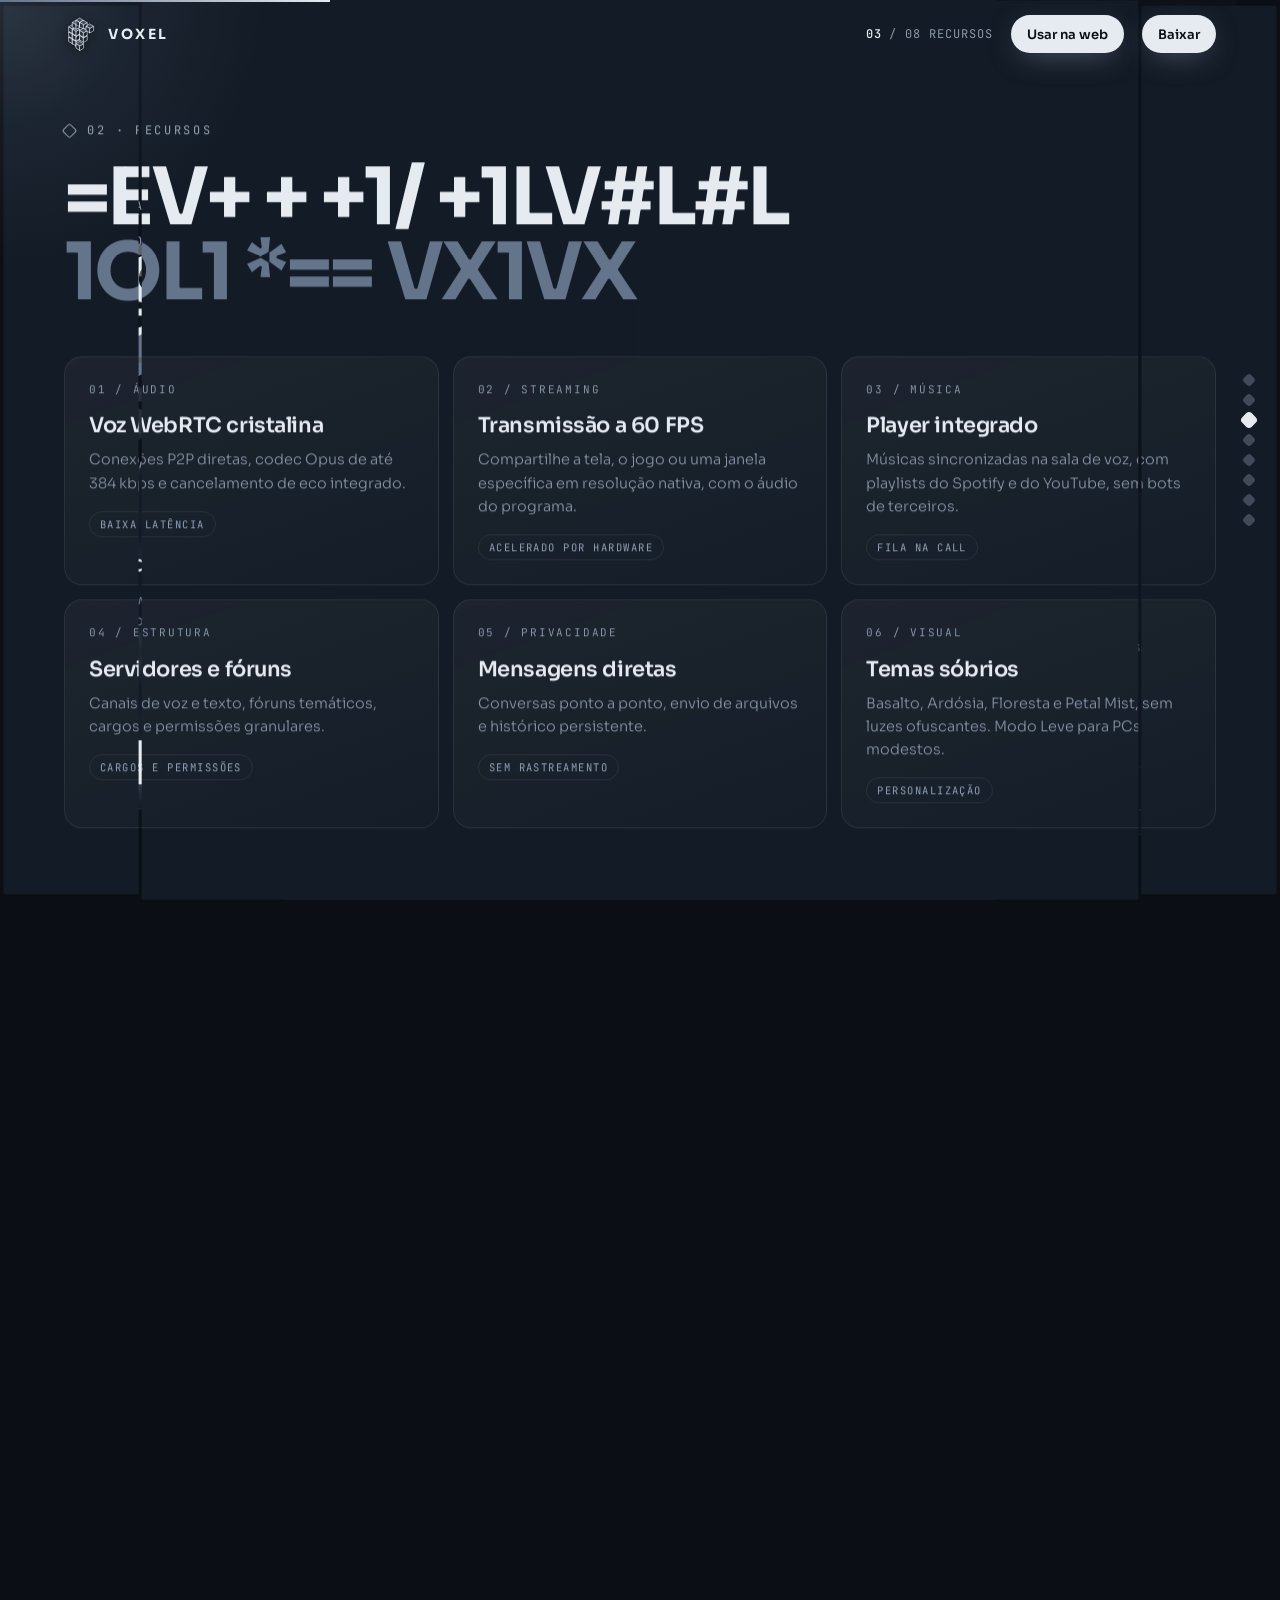
==== commit 21d81c68: "Fix Linux and Android downloads on the live Dokploy site" ====
--- a/index.html
+++ b/index.html
@@ -237,7 +237,7 @@
     <div class="scr-in">
       <div class="hero-grid">
         <div class="hero-copy">
-          <p class="kicker">Voxel · desktop v1.0.137</p>
+          <p class="kicker">Voxel · desktop v1.0.138</p>
           <h1 id="h0"><span data-scramble>Comunicação</span><span class="dim" data-scramble>pura.</span></h1>
           <p class="lead">Voz P2P de baixa latência, tela a 60 FPS e música tocando direto na call. Sem bots externos, sem paywall.</p>
           <div class="ctas">
@@ -325,9 +325,9 @@
       <p class="kicker">05 · Download</p>
       <h2 id="h5"><span data-scramble>Baixe o Voxel</span><span class="dim" data-scramble>direto da fonte.</span></h2>
       <div class="dl">
-        <div class="pf" data-rise style="--i:0"><span class="badge">WIN</span><h3>Windows</h3><p>Windows 10 e 11 (x64). Atualiza sozinho.</p><span class="meta">.EXE · 19 MB · v1.0.137</span><a class="btn" href="https://github.com/VoxelChatApp/voxel-download-page/releases/download/v1.0.137/Voxel-Setup-1.0.137.exe">Baixar .exe</a></div>
-        <div class="pf" data-rise style="--i:1"><span class="badge">AND</span><h3>Android</h3><p>Android 8 ou superior. As próximas versões chegam pelo app.</p><span class="meta">.APK · ANDROID 8+</span><a class="btn" href="https://app.voxelchat.com.br/android/Voxel-Android-1.0.8.apk">Baixar APK</a></div>
-        <div class="pf" data-rise style="--i:2"><span class="badge">LNX</span><h3>Linux</h3><p>Debian, Ubuntu, Pop!_OS e Mint, com aceleração por GPU.</p><span class="meta">.DEB · 196 MB</span><a class="btn" href="https://app.voxelchat.com.br/download/linux">Baixar .deb</a></div>
+        <div class="pf" data-rise style="--i:0"><span class="badge">WIN</span><h3>Windows</h3><p>Windows 10 e 11 (x64). Atualiza sozinho.</p><span class="meta">.EXE · 20 MB · v1.0.138</span><a class="btn" href="https://github.com/VoxelChatApp/voxel-download-page/releases/download/v1.0.138/Voxel-Setup-1.0.138.exe">Baixar .exe</a></div>
+        <div class="pf" data-rise style="--i:1"><span class="badge">AND</span><h3>Android</h3><p>Android 8 ou superior. Baixe o APK para instalar no celular.</p><span class="meta">.APK · 60 MB · v1.0.8</span><a class="btn" href="https://github.com/VoxelChatApp/voxel-download-page/releases/download/v1.0.126/Voxel-Android-1.0.8.apk">Baixar APK</a></div>
+        <div class="pf" data-rise style="--i:2"><span class="badge">LNX</span><h3>Linux</h3><p>Debian, Ubuntu, Pop!_OS e Mint, com aceleração por GPU.</p><span class="meta">.DEB · x64 · 140 MB · v1.0.129</span><a class="btn" href="https://github.com/VoxelChatApp/voxel-download-page/releases/download/v1.0.129/Voxel-1.0.129-amd64.deb">Baixar .deb</a><a class="btn ghost" href="https://github.com/VoxelChatApp/voxel-download-page/releases/download/v1.0.129/Voxel-1.0.129-x64.tar.gz">Baixar .tar.gz · 139 MB</a></div>
         <div class="pf off" data-rise style="--i:3"><span class="badge">MAC</span><h3>macOS</h3><p>Apple Silicon e Intel, em empacotamento e testes.</p><span class="meta">EM ANDAMENTO</span><span class="btn">Em breve</span></div>
       </div>
     </div>
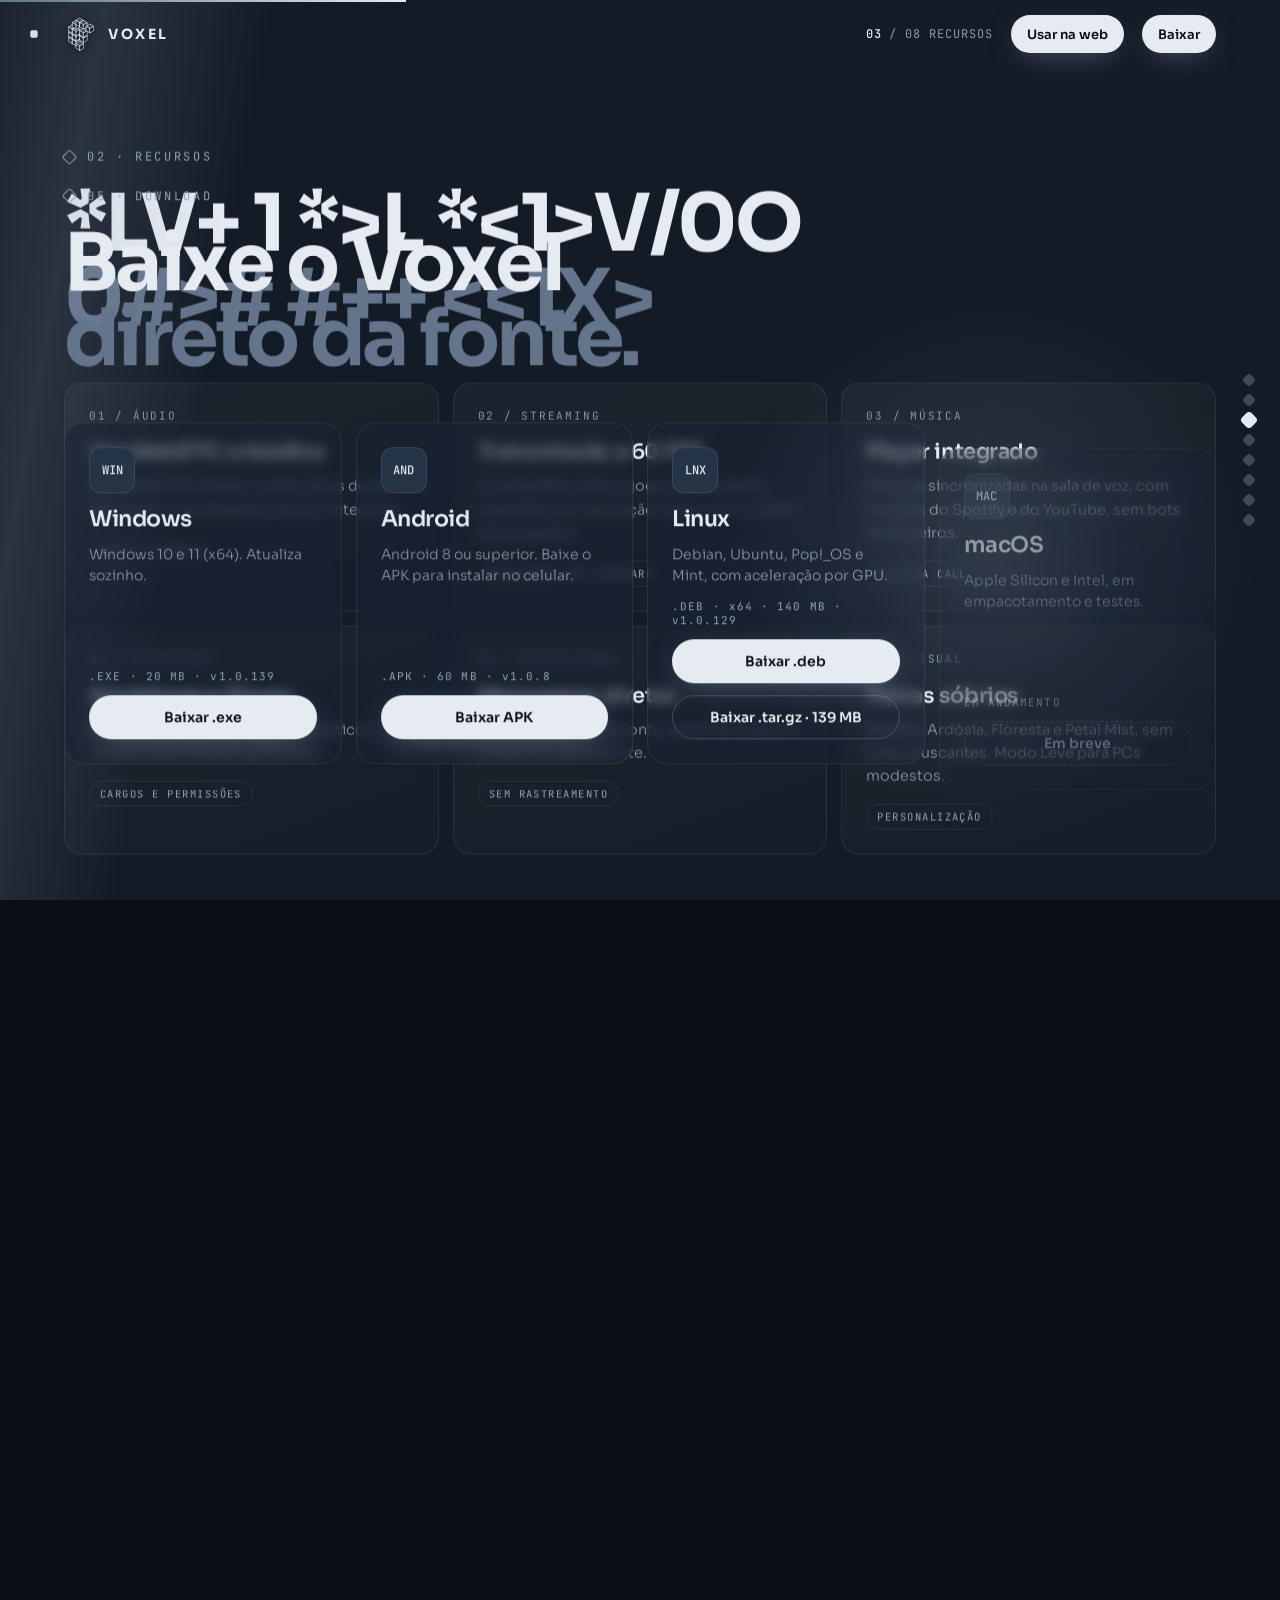
==== commit 11674164: "release: point Windows downloads to Voxel 1.0.139" ====
--- a/index.html
+++ b/index.html
@@ -237,7 +237,7 @@
     <div class="scr-in">
       <div class="hero-grid">
         <div class="hero-copy">
-          <p class="kicker">Voxel · desktop v1.0.138</p>
+          <p class="kicker">Voxel · desktop v1.0.139</p>
           <h1 id="h0"><span data-scramble>Comunicação</span><span class="dim" data-scramble>pura.</span></h1>
           <p class="lead">Voz P2P de baixa latência, tela a 60 FPS e música tocando direto na call. Sem bots externos, sem paywall.</p>
           <div class="ctas">
@@ -325,7 +325,7 @@
       <p class="kicker">05 · Download</p>
       <h2 id="h5"><span data-scramble>Baixe o Voxel</span><span class="dim" data-scramble>direto da fonte.</span></h2>
       <div class="dl">
-        <div class="pf" data-rise style="--i:0"><span class="badge">WIN</span><h3>Windows</h3><p>Windows 10 e 11 (x64). Atualiza sozinho.</p><span class="meta">.EXE · 20 MB · v1.0.138</span><a class="btn" href="https://github.com/VoxelChatApp/voxel-download-page/releases/download/v1.0.138/Voxel-Setup-1.0.138.exe">Baixar .exe</a></div>
+        <div class="pf" data-rise style="--i:0"><span class="badge">WIN</span><h3>Windows</h3><p>Windows 10 e 11 (x64). Atualiza sozinho.</p><span class="meta">.EXE · 20 MB · v1.0.139</span><a class="btn" href="https://github.com/VoxelChatApp/voxel-download-page/releases/download/v1.0.139/Voxel-Setup-1.0.139.exe">Baixar .exe</a></div>
         <div class="pf" data-rise style="--i:1"><span class="badge">AND</span><h3>Android</h3><p>Android 8 ou superior. Baixe o APK para instalar no celular.</p><span class="meta">.APK · 60 MB · v1.0.8</span><a class="btn" href="https://github.com/VoxelChatApp/voxel-download-page/releases/download/v1.0.126/Voxel-Android-1.0.8.apk">Baixar APK</a></div>
         <div class="pf" data-rise style="--i:2"><span class="badge">LNX</span><h3>Linux</h3><p>Debian, Ubuntu, Pop!_OS e Mint, com aceleração por GPU.</p><span class="meta">.DEB · x64 · 140 MB · v1.0.129</span><a class="btn" href="https://github.com/VoxelChatApp/voxel-download-page/releases/download/v1.0.129/Voxel-1.0.129-amd64.deb">Baixar .deb</a><a class="btn ghost" href="https://github.com/VoxelChatApp/voxel-download-page/releases/download/v1.0.129/Voxel-1.0.129-x64.tar.gz">Baixar .tar.gz · 139 MB</a></div>
         <div class="pf off" data-rise style="--i:3"><span class="badge">MAC</span><h3>macOS</h3><p>Apple Silicon e Intel, em empacotamento e testes.</p><span class="meta">EM ANDAMENTO</span><span class="btn">Em breve</span></div>
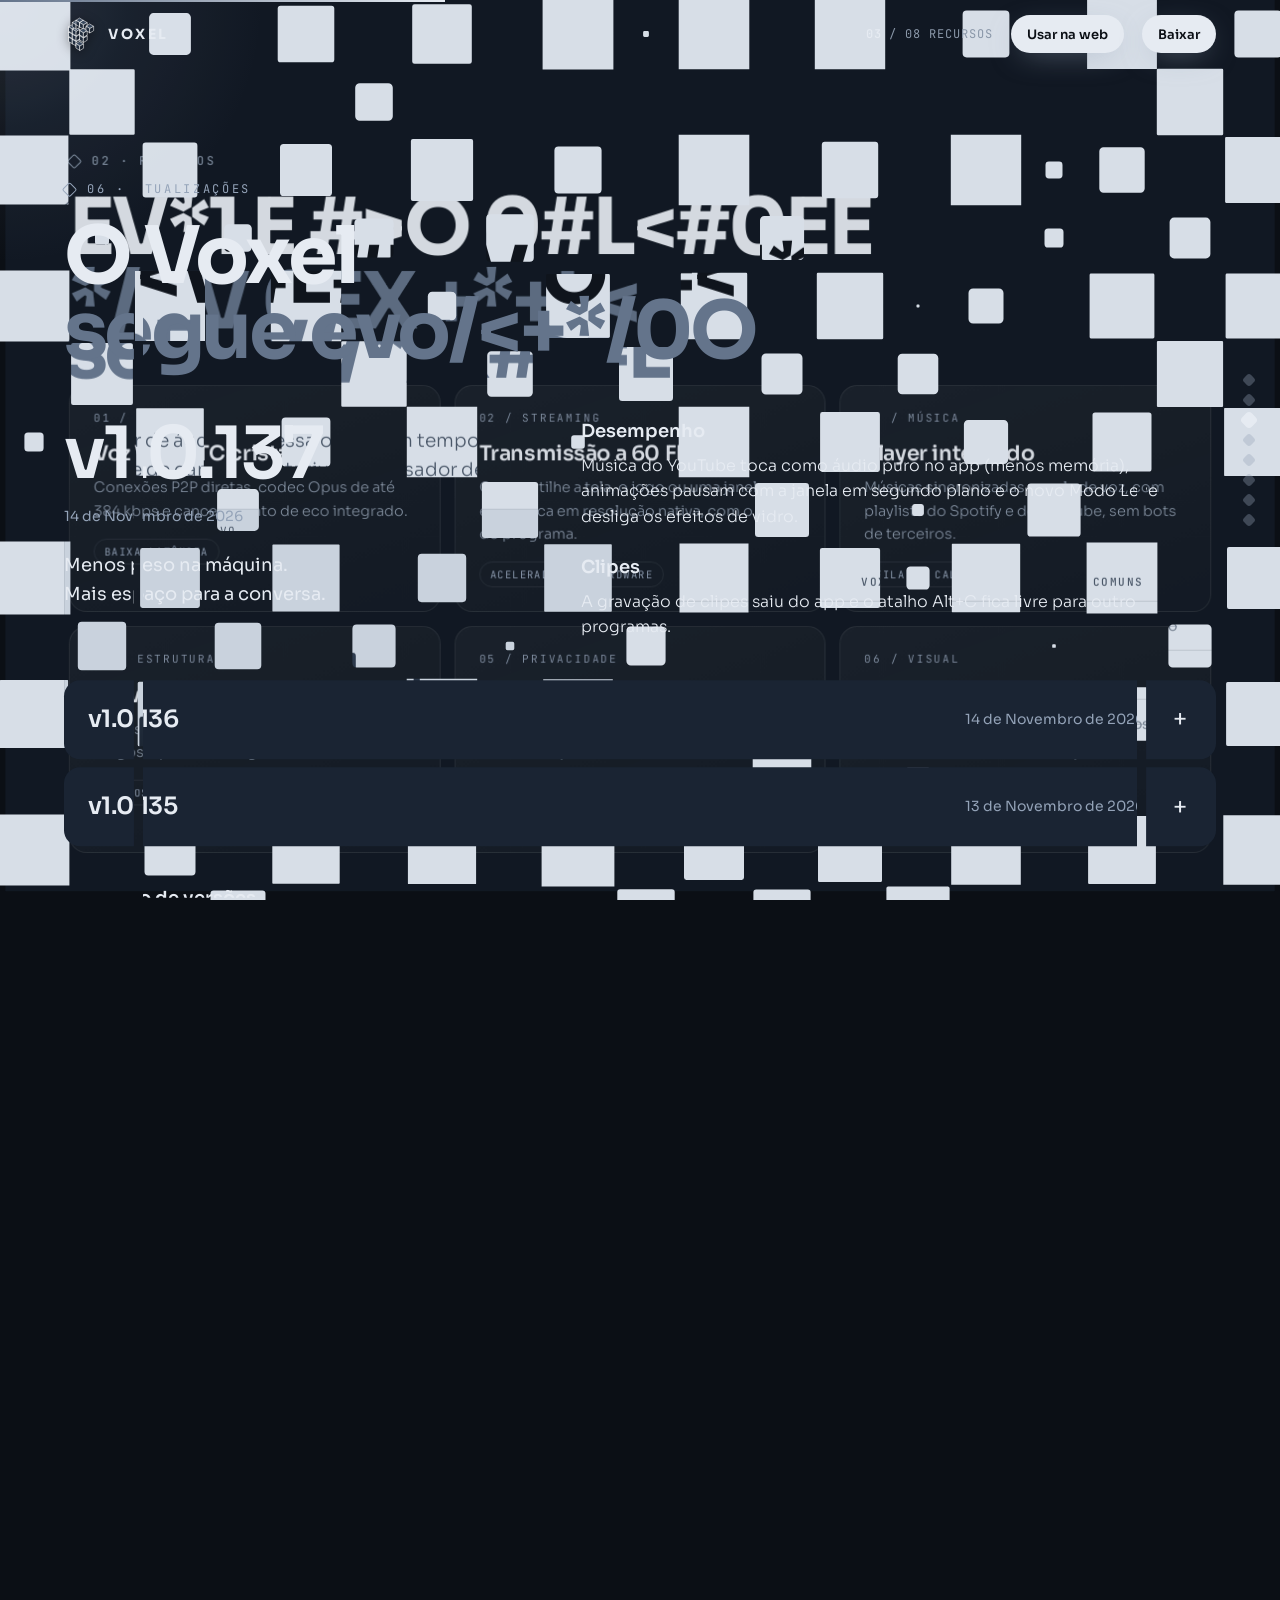
==== commit e22c9ce1: "release: update Windows installer links to Voxel 1.0.140" ====
--- a/index.html
+++ b/index.html
@@ -237,7 +237,7 @@
     <div class="scr-in">
       <div class="hero-grid">
         <div class="hero-copy">
-          <p class="kicker">Voxel · desktop v1.0.139</p>
+          <p class="kicker">Voxel · desktop v1.0.140</p>
           <h1 id="h0"><span data-scramble>Comunicação</span><span class="dim" data-scramble>pura.</span></h1>
           <p class="lead">Voz P2P de baixa latência, tela a 60 FPS e música tocando direto na call. Sem bots externos, sem paywall.</p>
           <div class="ctas">
@@ -325,7 +325,7 @@
       <p class="kicker">05 · Download</p>
       <h2 id="h5"><span data-scramble>Baixe o Voxel</span><span class="dim" data-scramble>direto da fonte.</span></h2>
       <div class="dl">
-        <div class="pf" data-rise style="--i:0"><span class="badge">WIN</span><h3>Windows</h3><p>Windows 10 e 11 (x64). Atualiza sozinho.</p><span class="meta">.EXE · 20 MB · v1.0.139</span><a class="btn" href="https://github.com/VoxelChatApp/voxel-download-page/releases/download/v1.0.139/Voxel-Setup-1.0.139.exe">Baixar .exe</a></div>
+        <div class="pf" data-rise style="--i:0"><span class="badge">WIN</span><h3>Windows</h3><p>Windows 10 e 11 (x64). Atualiza sozinho.</p><span class="meta">.EXE · 20 MB · v1.0.140</span><a class="btn" href="https://github.com/VoxelChatApp/voxel-download-page/releases/download/v1.0.140/Voxel-Setup-1.0.140.exe">Baixar .exe</a></div>
         <div class="pf" data-rise style="--i:1"><span class="badge">AND</span><h3>Android</h3><p>Android 8 ou superior. Baixe o APK para instalar no celular.</p><span class="meta">.APK · 60 MB · v1.0.8</span><a class="btn" href="https://github.com/VoxelChatApp/voxel-download-page/releases/download/v1.0.126/Voxel-Android-1.0.8.apk">Baixar APK</a></div>
         <div class="pf" data-rise style="--i:2"><span class="badge">LNX</span><h3>Linux</h3><p>Debian, Ubuntu, Pop!_OS e Mint, com aceleração por GPU.</p><span class="meta">.DEB · x64 · 140 MB · v1.0.129</span><a class="btn" href="https://github.com/VoxelChatApp/voxel-download-page/releases/download/v1.0.129/Voxel-1.0.129-amd64.deb">Baixar .deb</a><a class="btn ghost" href="https://github.com/VoxelChatApp/voxel-download-page/releases/download/v1.0.129/Voxel-1.0.129-x64.tar.gz">Baixar .tar.gz · 139 MB</a></div>
         <div class="pf off" data-rise style="--i:3"><span class="badge">MAC</span><h3>macOS</h3><p>Apple Silicon e Intel, em empacotamento e testes.</p><span class="meta">EM ANDAMENTO</span><span class="btn">Em breve</span></div>
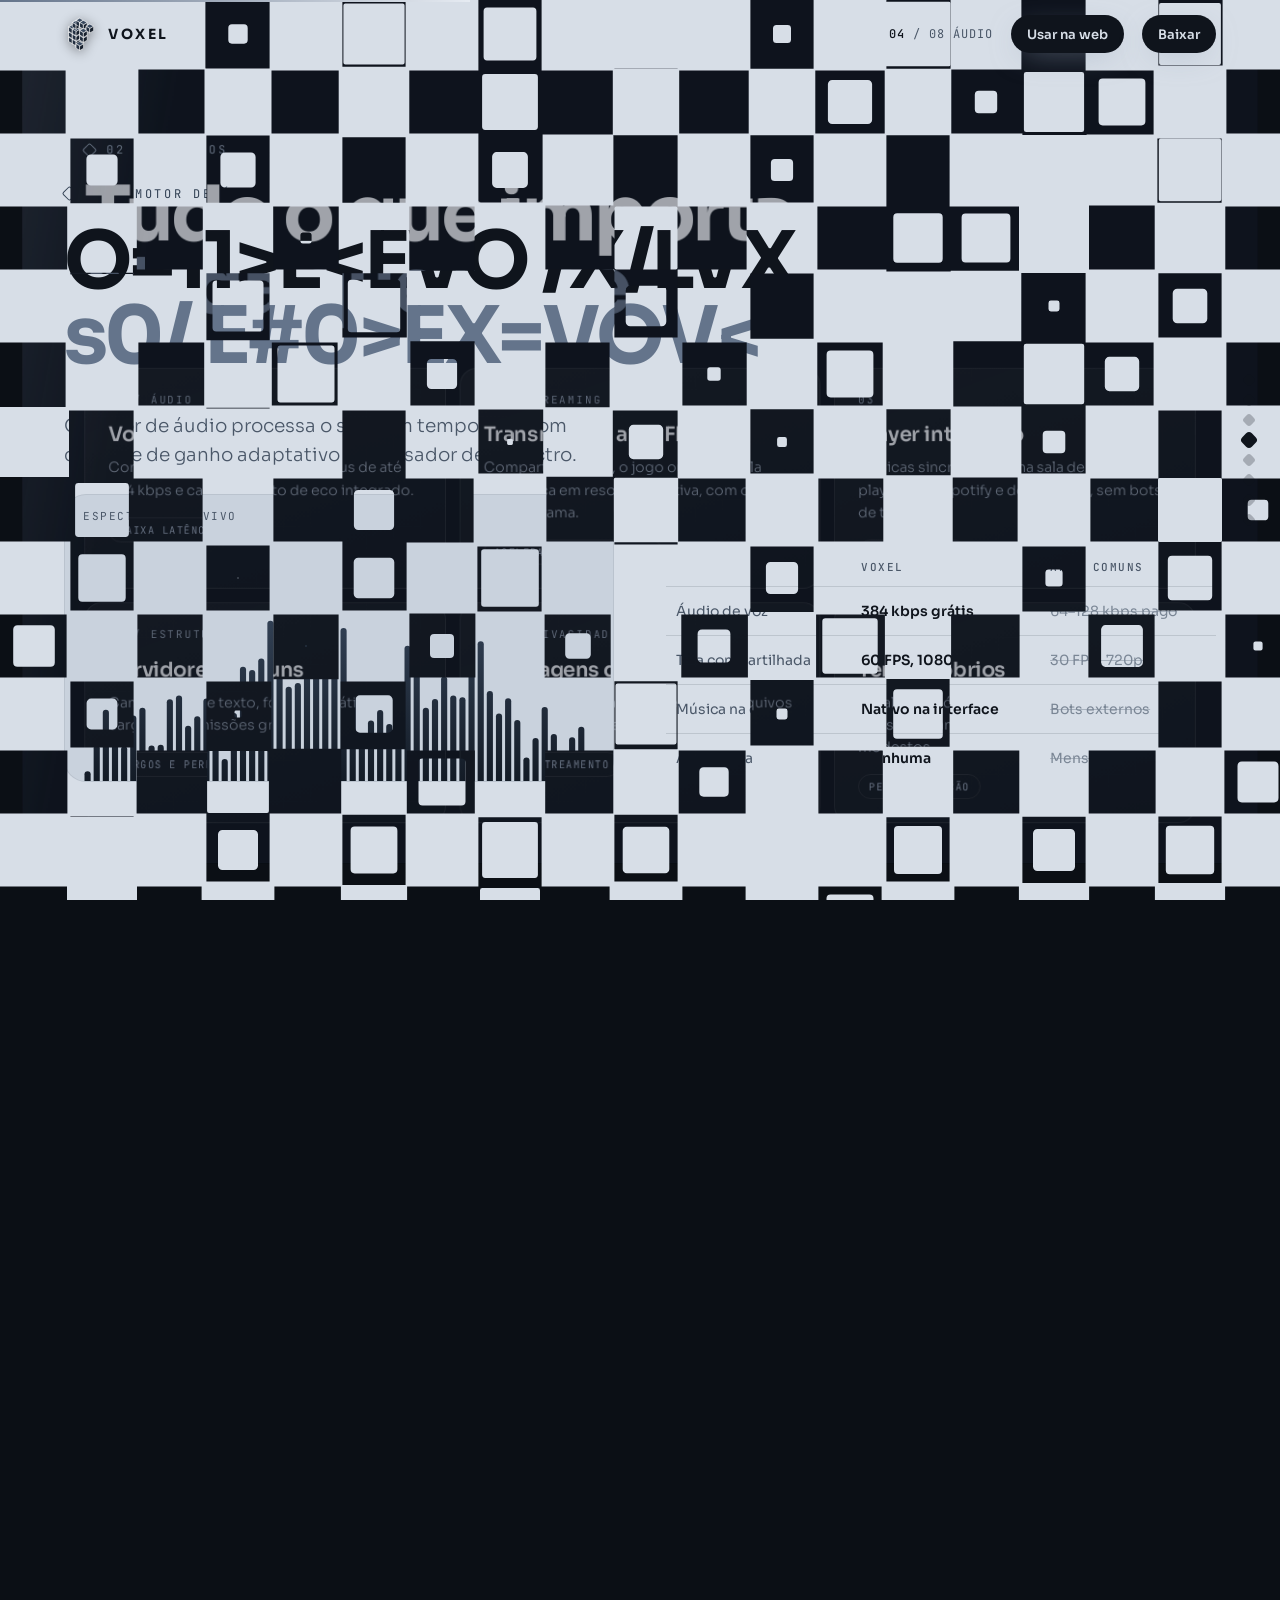
==== commit fbc848d7: "release: update Windows downloads to Voxel 1.0.141" ====
--- a/index.html
+++ b/index.html
@@ -237,7 +237,7 @@
     <div class="scr-in">
       <div class="hero-grid">
         <div class="hero-copy">
-          <p class="kicker">Voxel · desktop v1.0.140</p>
+          <p class="kicker">Voxel · desktop v1.0.141</p>
           <h1 id="h0"><span data-scramble>Comunicação</span><span class="dim" data-scramble>pura.</span></h1>
           <p class="lead">Voz P2P de baixa latência, tela a 60 FPS e música tocando direto na call. Sem bots externos, sem paywall.</p>
           <div class="ctas">
@@ -325,7 +325,7 @@
       <p class="kicker">05 · Download</p>
       <h2 id="h5"><span data-scramble>Baixe o Voxel</span><span class="dim" data-scramble>direto da fonte.</span></h2>
       <div class="dl">
-        <div class="pf" data-rise style="--i:0"><span class="badge">WIN</span><h3>Windows</h3><p>Windows 10 e 11 (x64). Atualiza sozinho.</p><span class="meta">.EXE · 20 MB · v1.0.140</span><a class="btn" href="https://github.com/VoxelChatApp/voxel-download-page/releases/download/v1.0.140/Voxel-Setup-1.0.140.exe">Baixar .exe</a></div>
+        <div class="pf" data-rise style="--i:0"><span class="badge">WIN</span><h3>Windows</h3><p>Windows 10 e 11 (x64). Atualiza sozinho.</p><span class="meta">.EXE · 20 MB · v1.0.141</span><a class="btn" href="https://github.com/VoxelChatApp/voxel-download-page/releases/download/v1.0.141/Voxel-Setup-1.0.141.exe">Baixar .exe</a></div>
         <div class="pf" data-rise style="--i:1"><span class="badge">AND</span><h3>Android</h3><p>Android 8 ou superior. Baixe o APK para instalar no celular.</p><span class="meta">.APK · 60 MB · v1.0.8</span><a class="btn" href="https://github.com/VoxelChatApp/voxel-download-page/releases/download/v1.0.126/Voxel-Android-1.0.8.apk">Baixar APK</a></div>
         <div class="pf" data-rise style="--i:2"><span class="badge">LNX</span><h3>Linux</h3><p>Debian, Ubuntu, Pop!_OS e Mint, com aceleração por GPU.</p><span class="meta">.DEB · x64 · 140 MB · v1.0.129</span><a class="btn" href="https://github.com/VoxelChatApp/voxel-download-page/releases/download/v1.0.129/Voxel-1.0.129-amd64.deb">Baixar .deb</a><a class="btn ghost" href="https://github.com/VoxelChatApp/voxel-download-page/releases/download/v1.0.129/Voxel-1.0.129-x64.tar.gz">Baixar .tar.gz · 139 MB</a></div>
         <div class="pf off" data-rise style="--i:3"><span class="badge">MAC</span><h3>macOS</h3><p>Apple Silicon e Intel, em empacotamento e testes.</p><span class="meta">EM ANDAMENTO</span><span class="btn">Em breve</span></div>
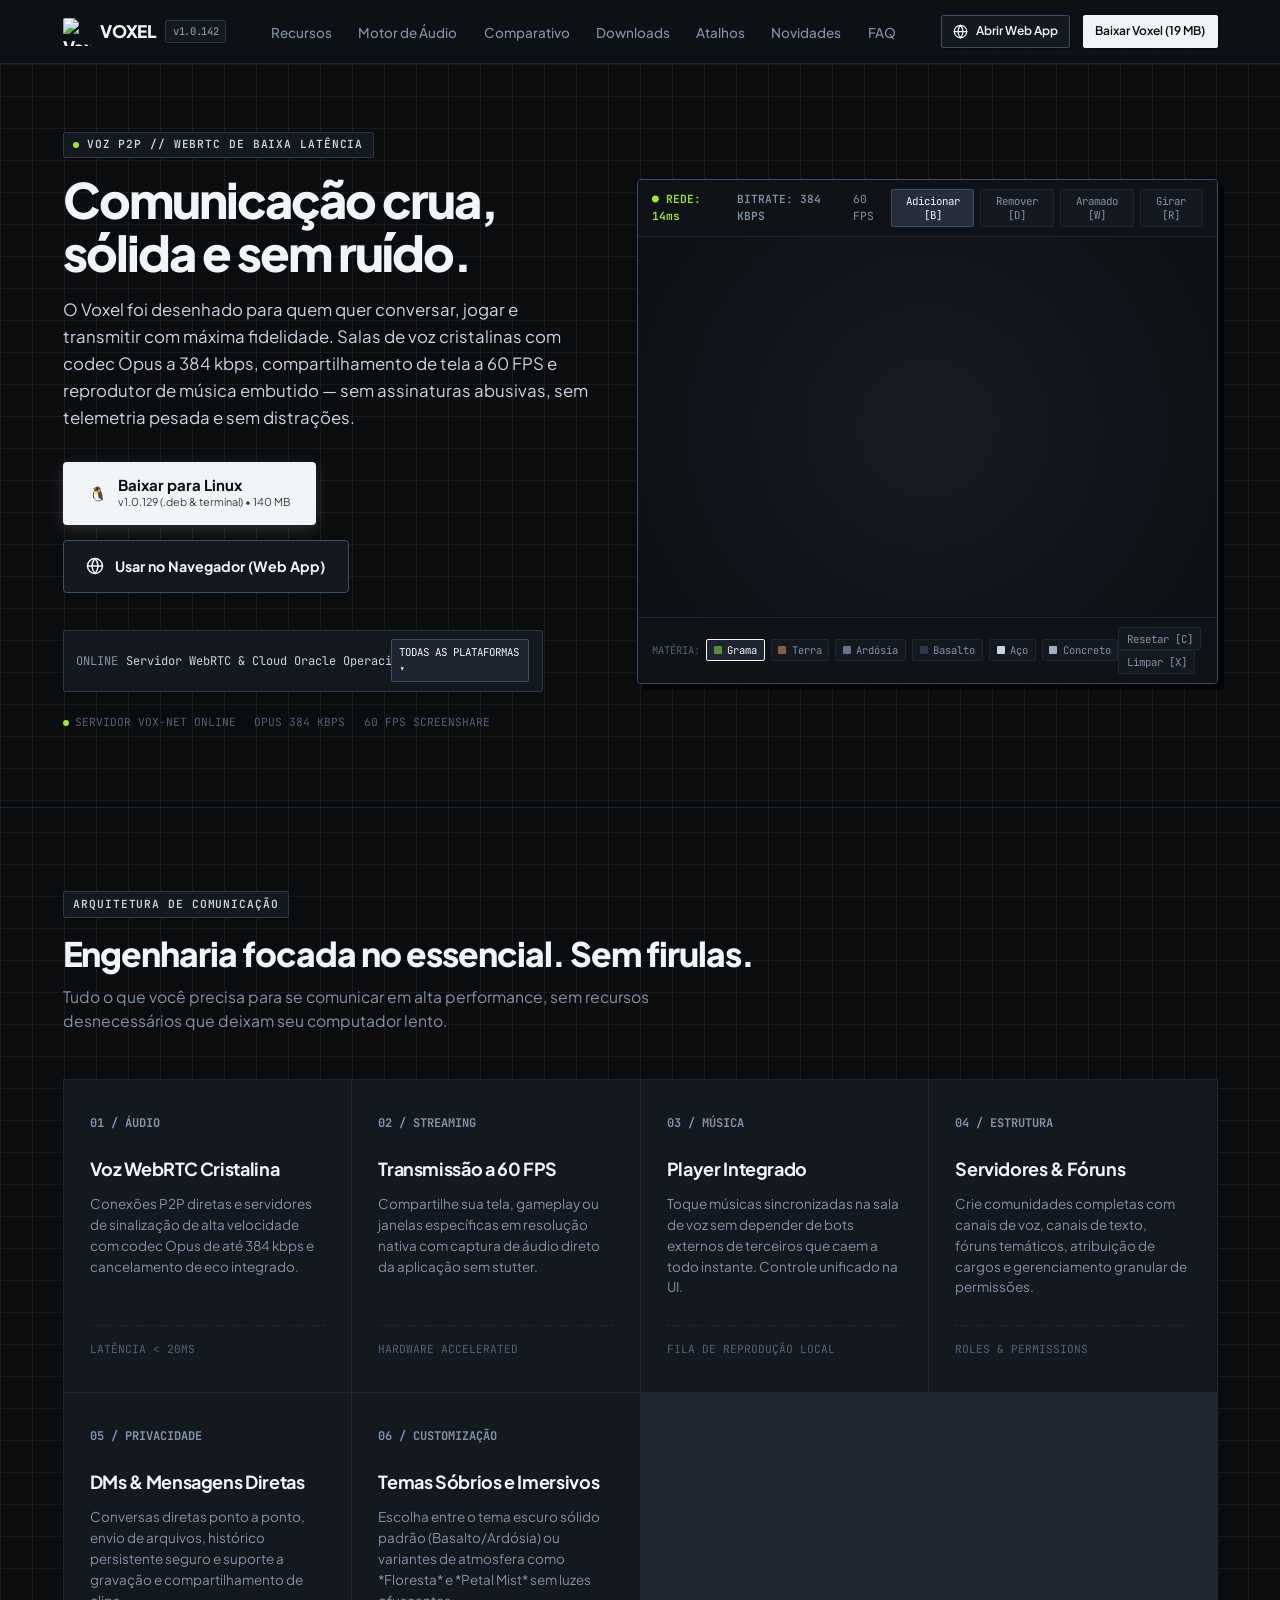
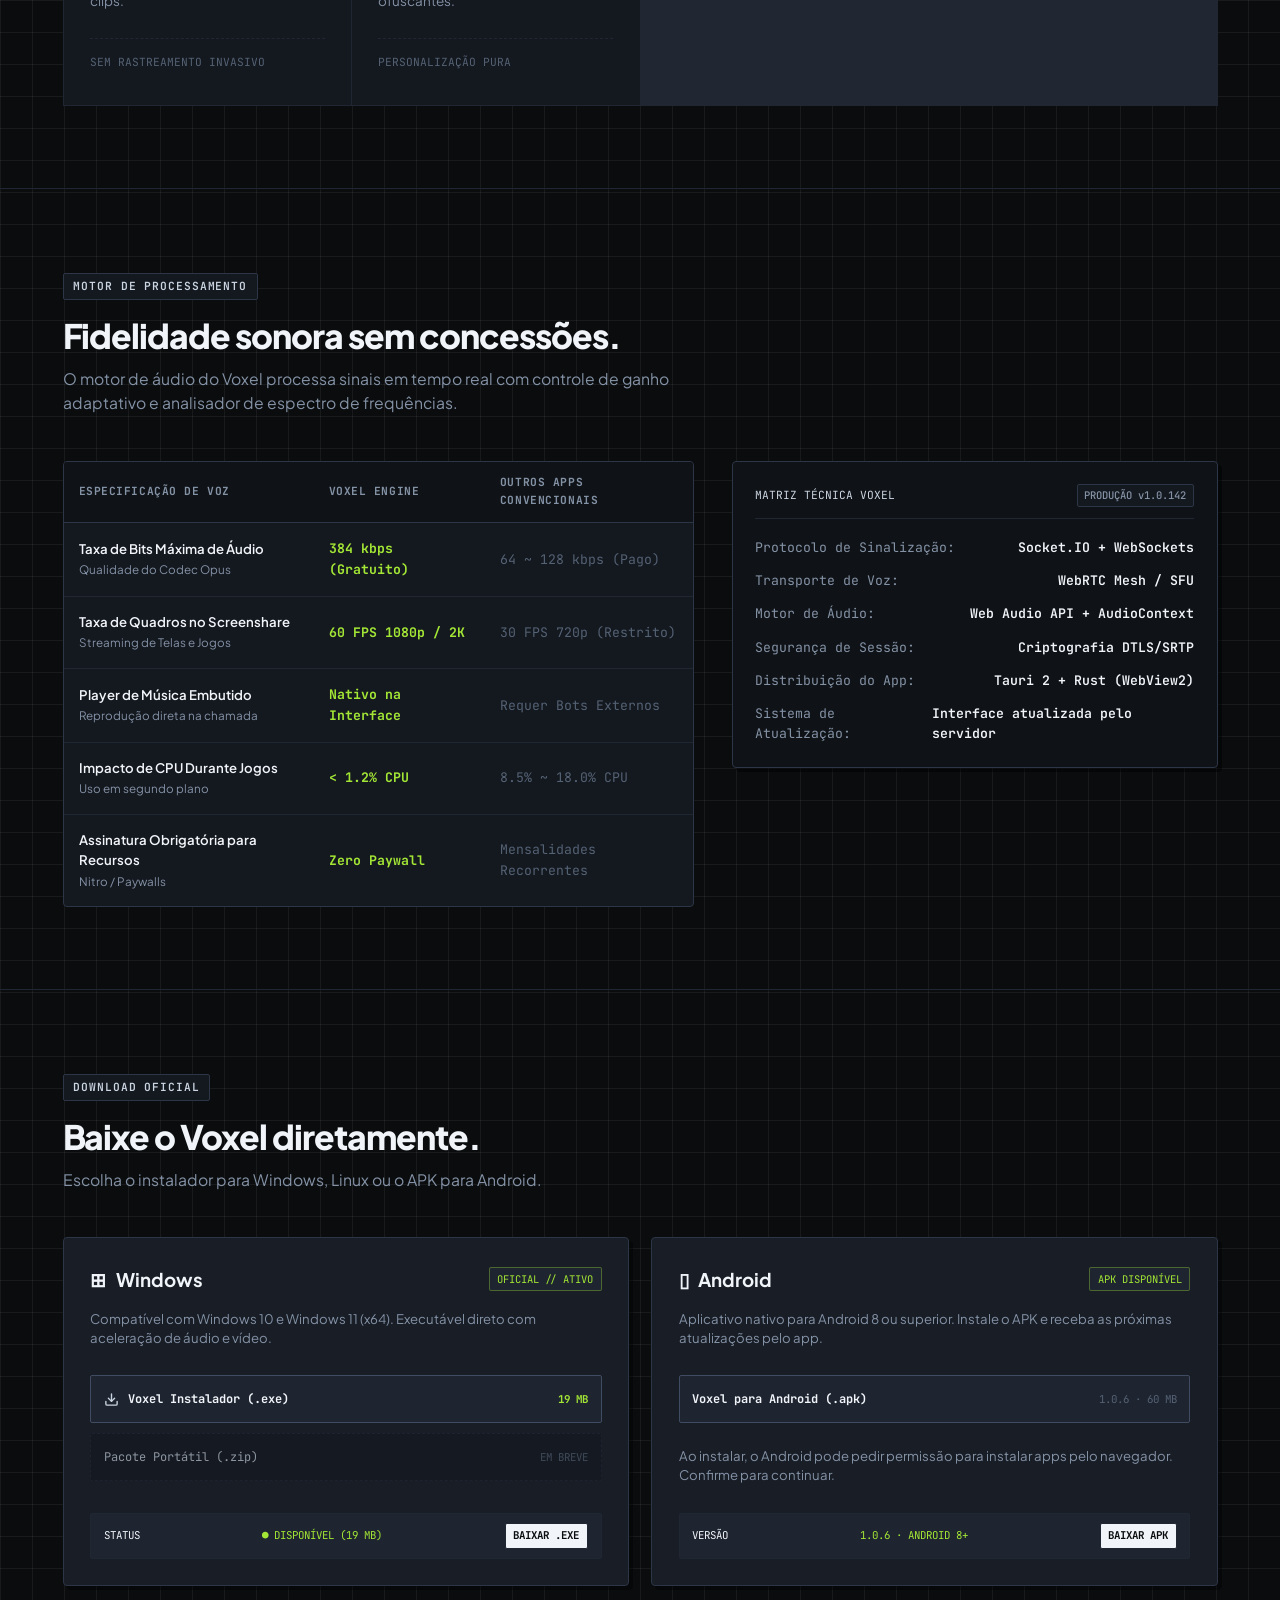
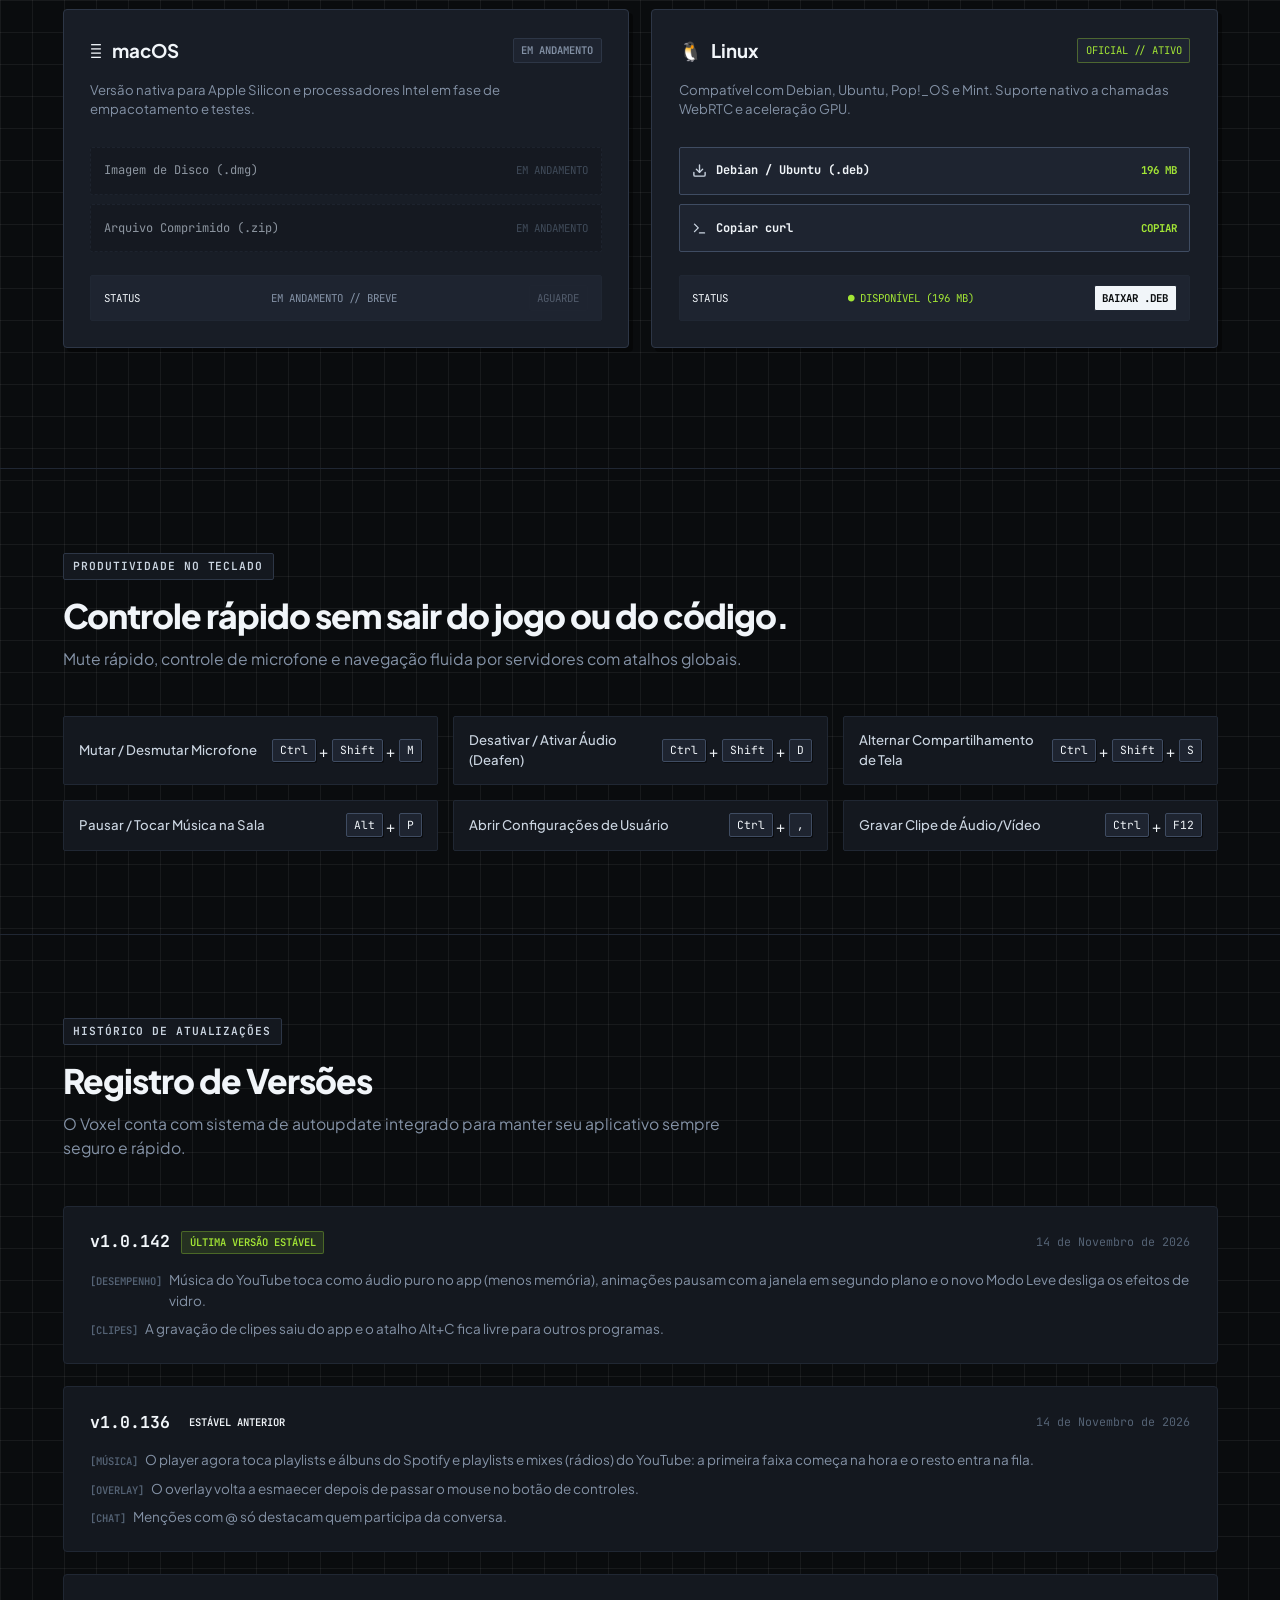
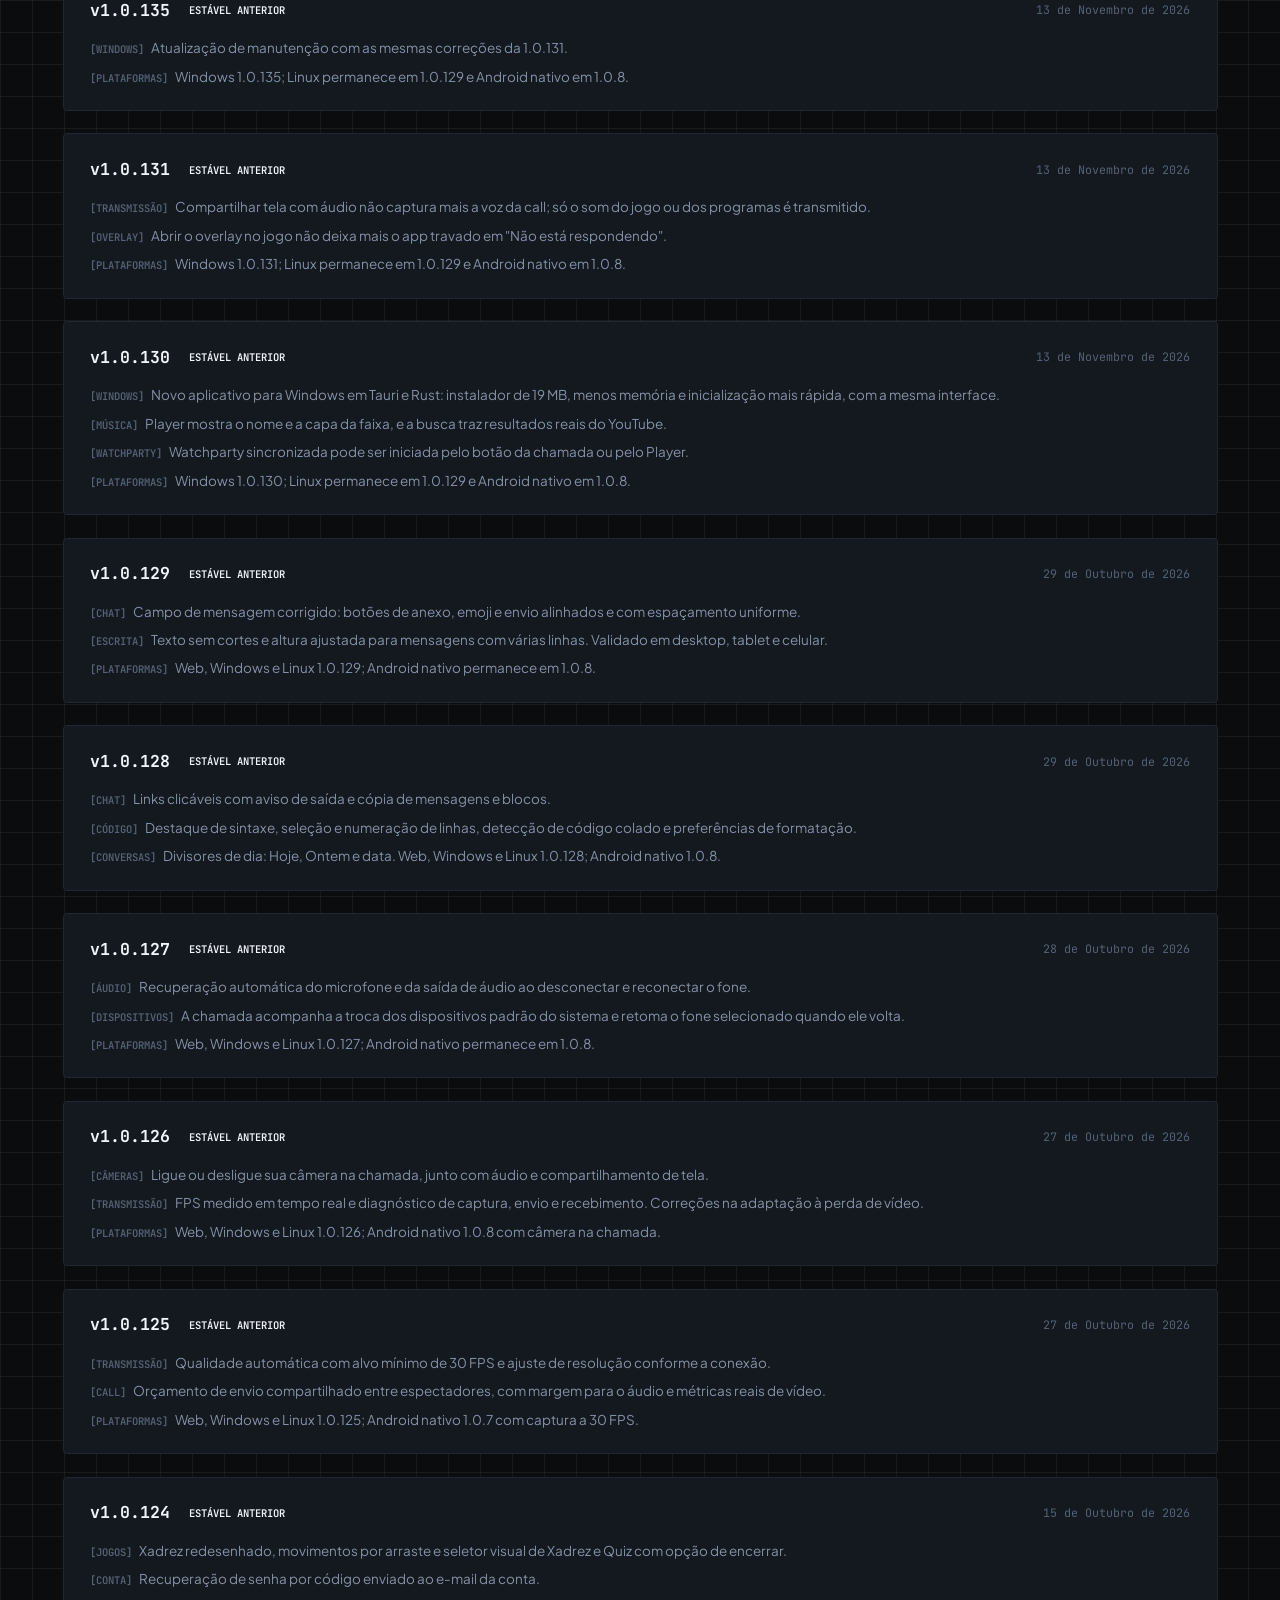
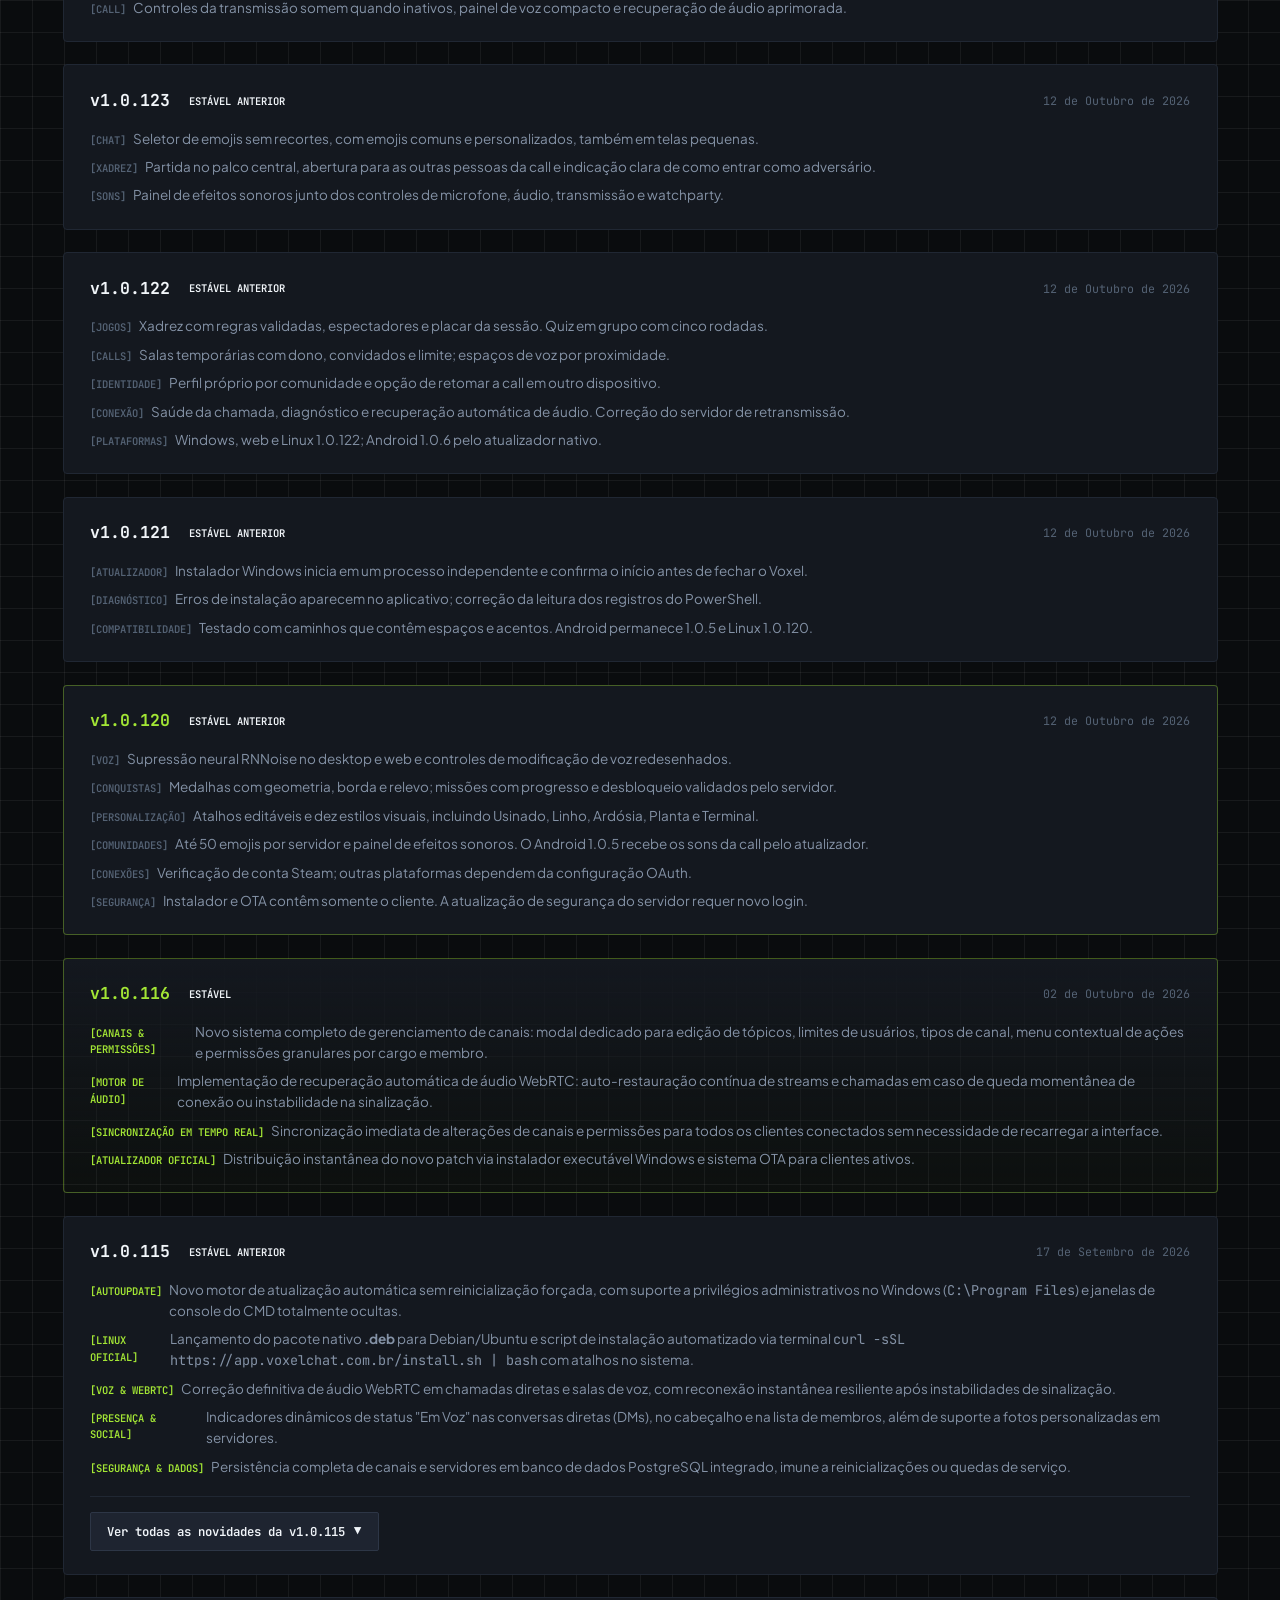
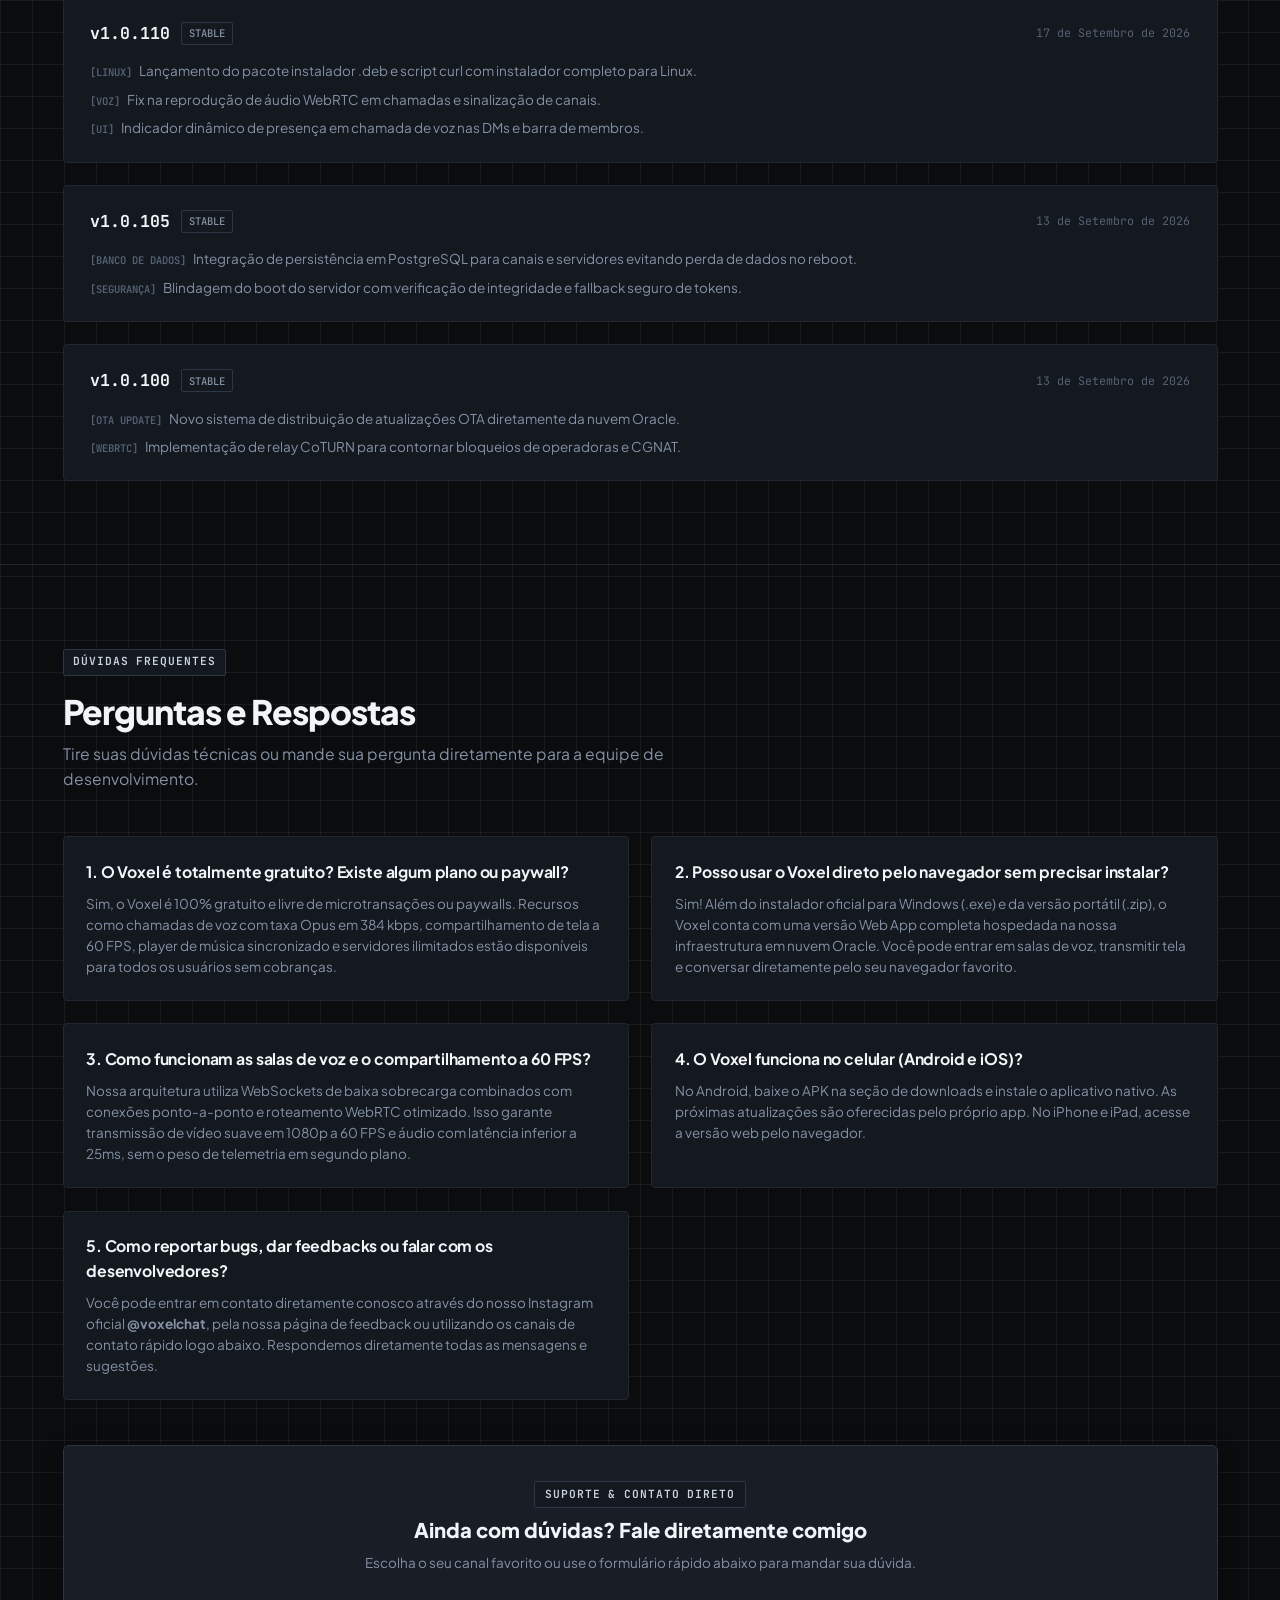
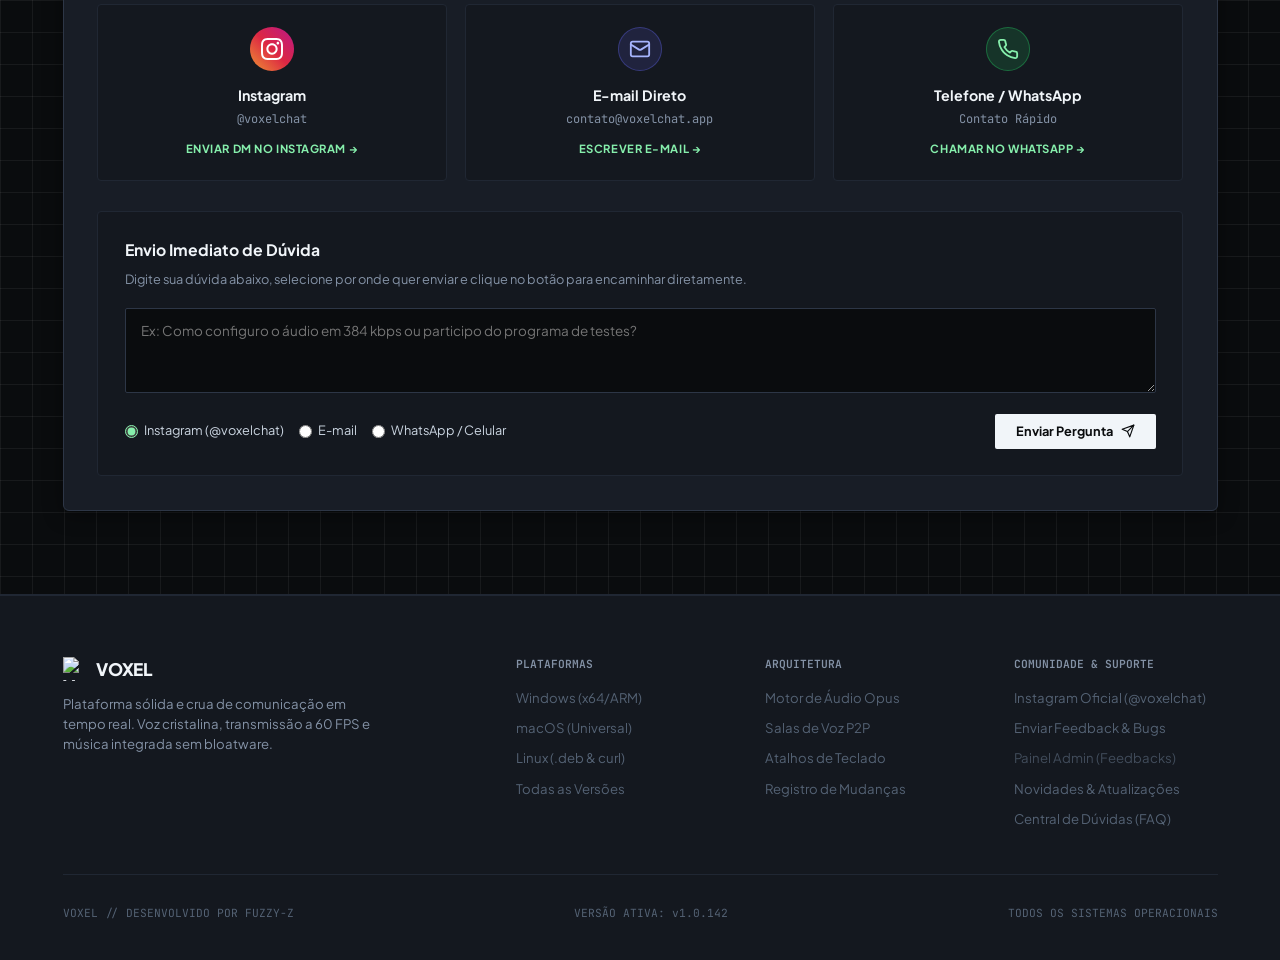
==== commit e3625685: "chore: point downloads to 1.0.142 Co-Authored-By: Claude Opus 5.5 <noreply@anthropic.com>" ====
--- a/index.html
+++ b/index.html
@@ -1,660 +1,1311 @@
-<!doctype html>
-<html lang="pt-BR" data-tone="dark">
+<!DOCTYPE html>
+<html lang="pt-BR" data-theme="monolith">
+
 <head>
-<meta charset="utf-8">
-<meta name="viewport" content="width=device-width, initial-scale=1, viewport-fit=cover">
-<title>Voxel — Chat de voz para sua comunidade</title>
-<meta name="description" content="Converse com sua comunidade no Voxel. Chat de voz com áudio de baixa latência para Windows, Android e Linux.">
-<meta name="theme-color" content="#0b0f15">
-<link rel="canonical" href="https://voxelchat.com.br/">
-<link rel="icon" href="logo.svg" type="image/svg+xml">
-<link rel="preconnect" href="https://fonts.googleapis.com">
-<link rel="preconnect" href="https://fonts.gstatic.com" crossorigin>
-<link rel="stylesheet" href="https://fonts.googleapis.com/css2?family=Sora:wght@300;400;600;700;800&family=JetBrains+Mono:wght@400;500&display=swap">
-<style>
-:root{
-  --bg0:#0b0f15; --bg1:#131b26; --bg2:#1a2433; --bg3:#253346; --slate:#334255; --steel:#41536b;
-  --accent:#64748b; --accent-hi:#94a3b8; --ink:#e6ebf2; --muted:#8a97a8; --line:rgba(255,255,255,.08);
-  --mist:#d7dee7; --mist-ink:#0f141c; --mist-muted:#4a5768;
-  --display:'Sora',system-ui,sans-serif; --mono:'JetBrains Mono',ui-monospace,monospace;
-  --nav-h:68px; --gut:clamp(16px,5vw,72px);
-}
-*{box-sizing:border-box;margin:0;padding:0}
-html{background:var(--bg0);color:var(--ink);font-family:var(--display);-webkit-font-smoothing:antialiased}
-body{background:var(--bg0);overflow-x:hidden}
-a{color:inherit;text-decoration:none}
-button{font:inherit;color:inherit;background:none;border:0;cursor:pointer}
-
-/* ---------- nav ---------- */
-.nav{position:fixed;inset:0 0 auto 0;height:var(--nav-h);z-index:50;display:flex;align-items:center;justify-content:space-between;padding:0 var(--gut);color:var(--ink);transition:color .4s}
-.brand{display:flex;align-items:center;gap:10px;font-weight:700;letter-spacing:.18em;font-size:14px}
-.brand img{width:34px;height:34px;filter:drop-shadow(0 2px 6px rgba(0,0,0,.4))}
-.nav-r{display:flex;align-items:center;gap:18px}
-.count{font-family:var(--mono);font-size:12px;color:var(--muted);letter-spacing:.08em;transition:color .4s}
-.count b{color:var(--ink);font-weight:500;transition:color .4s}
-.count em{font-style:normal;margin-left:8px;text-transform:uppercase}
-.bar{position:fixed;top:0;left:0;height:2px;width:100%;transform-origin:0 50%;transform:scaleX(0);background:linear-gradient(90deg,var(--accent),var(--ink));z-index:60}
-:root[data-tone=light] .nav{color:var(--mist-ink)}
-:root[data-tone=light] .count{color:var(--mist-muted)}
-:root[data-tone=light] .count b{color:var(--mist-ink)}
-@media (max-width:560px){.count{display:none}.nav-r{gap:8px}}
-
-.dots{position:fixed;right:clamp(10px,2vw,26px);top:50%;transform:translateY(-50%);z-index:50;display:flex;flex-direction:column;gap:10px}
-.dots button{width:10px;height:10px;border-radius:3px;background:rgba(148,163,184,.35);transform:rotate(45deg);transition:background .3s,transform .3s}
-.dots button[aria-current=true]{background:var(--ink);transform:rotate(45deg) scale(1.35)}
-:root[data-tone=light] .dots button{background:rgba(15,20,28,.25)}
-:root[data-tone=light] .dots button[aria-current=true]{background:var(--mist-ink)}
-@media (max-width:700px){.dots{display:none}}
-
-/* ---------- buttons ---------- */
-.btn{display:inline-flex;align-items:center;gap:10px;height:50px;padding:0 24px;border-radius:999px;background:var(--ink);color:var(--bg0);font-weight:600;font-size:15px;transition:transform .2s,background .2s,box-shadow .2s;box-shadow:0 8px 30px -10px rgba(148,163,184,.6)}
-.btn:hover{transform:translateY(-2px);background:#fff}
-.btn.ghost{background:transparent;color:var(--ink);border:1px solid rgba(255,255,255,.18);box-shadow:none}
-.btn.ghost:hover{border-color:var(--accent-hi);background:rgba(255,255,255,.04)}
-.btn.sm{height:38px;padding:0 16px;font-size:13px}
-:root[data-tone=light] .nav .btn{background:var(--mist-ink);color:var(--mist)}
-
-/* ---------- stage / screens ---------- */
-#stage{position:fixed;inset:0;overflow:hidden}
-#track{width:1px}
-.scr{position:absolute;inset:0;overflow:hidden;visibility:hidden;background:var(--bg);color:var(--ink);transform-origin:50% 40%}
-.scr-in{position:relative;min-height:100%;padding:calc(var(--nav-h) + clamp(24px,6vh,72px)) var(--gut) clamp(40px,8vh,88px);display:flex;flex-direction:column;justify-content:center;will-change:transform}
-.shade{position:absolute;inset:0;background:#04060a;opacity:0;pointer-events:none;z-index:5}
-.iso::before{content:"";position:absolute;inset:0;pointer-events:none;opacity:.9;
-  background:repeating-linear-gradient(30deg,rgba(255,255,255,.028) 0 1px,transparent 1px 56px),repeating-linear-gradient(150deg,rgba(255,255,255,.028) 0 1px,transparent 1px 56px);
-  -webkit-mask-image:radial-gradient(ellipse at 70% 40%,#000 0,transparent 70%);mask-image:radial-gradient(ellipse at 70% 40%,#000 0,transparent 70%)}
-
-.kicker{font-family:var(--mono);font-size:12px;letter-spacing:.22em;text-transform:uppercase;color:var(--accent-hi);margin-bottom:22px;display:flex;align-items:center;gap:12px}
-.kicker::before{content:"";width:9px;height:9px;border:1.5px solid currentColor;transform:rotate(45deg);border-radius:2px}
-h1,h2{font-weight:700;letter-spacing:-.045em;line-height:.95}
-h1{font-size:clamp(52px,9.4vw,148px)}
-h2{font-size:clamp(38px,6.2vw,96px)}
-h1 span,h2 span{display:block}
-.dim{color:var(--accent)}
-.lead{font-size:clamp(16px,1.45vw,20px);line-height:1.6;color:var(--muted);max-width:56ch;font-weight:300}
-
-/* reveal on enter */
-[data-rise]{opacity:0;transform:translateY(26px);transition:opacity .7s cubic-bezier(.2,.7,.2,1),transform .7s cubic-bezier(.2,.7,.2,1);transition-delay:calc(var(--i,0)*70ms + 120ms)}
-.scr.in [data-rise]{opacity:1;transform:none}
-
-/* ---------- 00 hero ---------- */
-.s-hero{--bg:var(--bg0)}
-.s-hero::after{content:"";position:absolute;width:70vmax;height:70vmax;right:-18vmax;top:-12vmax;background:radial-gradient(circle,rgba(65,83,107,.45),transparent 62%);pointer-events:none}
-.hero-grid{display:grid;grid-template-columns:1.15fr .85fr;align-items:center;gap:clamp(16px,4vw,64px)}
-.hero-copy{position:relative;z-index:2}
-.hero-copy .lead{margin:28px 0 36px}
-.ctas{display:flex;gap:12px;flex-wrap:wrap}
-.hero-art{position:relative;z-index:1;aspect-ratio:158/196;width:100%;max-width:520px;justify-self:center}
-#cubes{width:100%;height:100%;overflow:visible;filter:drop-shadow(0 40px 50px rgba(0,0,0,.55))}
-.hint{position:absolute;left:var(--gut);bottom:28px;font-family:var(--mono);font-size:11px;letter-spacing:.2em;color:var(--muted);text-transform:uppercase;display:flex;gap:10px;align-items:center}
-.hint i{width:1px;height:28px;background:linear-gradient(var(--accent-hi),transparent);animation:hint 1.8s ease-in-out infinite}
-@keyframes hint{0%,100%{transform:scaleY(.4);transform-origin:top}50%{transform:scaleY(1);transform-origin:top}}
-@media (max-width:860px){
-  .hero-grid{grid-template-columns:1fr}
-  .hero-art{order:-1;max-width:min(280px,58vw);margin-bottom:-8px}
-  .hint{display:none}
-}
-
-/* ---------- 01 manifesto ---------- */
-.s-man{--bg:var(--bg2)}
-.s-man .lead{margin-top:30px}
-.stats{display:grid;grid-template-columns:repeat(3,minmax(0,1fr));gap:clamp(12px,2vw,24px);margin-top:clamp(36px,7vh,72px);border-top:1px solid var(--line);padding-top:28px}
-.stat b{display:block;font-size:clamp(34px,5vw,72px);font-weight:700;letter-spacing:-.04em}
-.stat small{font-family:var(--mono);font-size:12px;color:var(--muted);letter-spacing:.06em}
-@media (max-width:560px){.stats{grid-template-columns:1fr}}
-
-/* ---------- 02 features ---------- */
-.s-feat{--bg:var(--bg1)}
-.sweep{position:absolute;inset:0;pointer-events:none;z-index:4;background:linear-gradient(100deg,transparent 38%,rgba(148,163,184,.18) 50%,transparent 62%);transform:translateX(calc((var(--t,1)*2.2 - 1.1)*100%));opacity:calc((1 - var(--t,1))*1.4)}
-.grid6{display:grid;grid-template-columns:repeat(3,minmax(0,1fr));gap:14px;margin-top:clamp(28px,5vh,52px)}
-.card{position:relative;padding:24px;border-radius:18px;background:linear-gradient(160deg,rgba(255,255,255,.045),rgba(255,255,255,.012));border:1px solid var(--line);transition:border-color .3s,transform .3s}
-.card:hover{border-color:rgba(148,163,184,.45);transform:translateY(-3px)}
-.card .n{font-family:var(--mono);font-size:11px;color:var(--accent-hi);letter-spacing:.16em}
-.card h3{font-size:21px;letter-spacing:-.02em;margin:14px 0 10px;font-weight:600}
-.card p{color:var(--muted);font-size:14.5px;line-height:1.6;font-weight:300}
-.card .tag{display:inline-block;margin-top:16px;font-family:var(--mono);font-size:10.5px;letter-spacing:.14em;color:var(--accent-hi);border:1px solid var(--line);border-radius:999px;padding:5px 10px}
-@media (max-width:980px){.grid6{grid-template-columns:repeat(2,minmax(0,1fr))}}
-@media (max-width:620px){.grid6{grid-template-columns:1fr}}
-
-/* ---------- 03 audio (light) ---------- */
-.s-audio{--bg:var(--mist);color:var(--mist-ink)}
-.s-audio .kicker{color:var(--slate)}
-.s-audio .dim{color:var(--accent)}
-.s-audio .lead{color:var(--mist-muted)}
-.audio-grid{display:grid;grid-template-columns:1fr 1fr;gap:clamp(24px,4vw,64px);align-items:end;margin-top:clamp(24px,4vh,44px)}
-.specbox{position:relative;border-radius:22px;background:#c9d2dd;padding:18px 18px 0;height:clamp(180px,32vh,320px);overflow:hidden;border:1px solid rgba(15,20,28,.08)}
-.specbox span{position:absolute;top:14px;left:18px;font-family:var(--mono);font-size:11px;letter-spacing:.14em;color:var(--mist-muted)}
-#spec{width:100%;height:100%;display:block}
-.cmp{width:100%;border-collapse:collapse;font-size:14px}
-.cmp th{font-family:var(--mono);font-weight:500;font-size:11px;letter-spacing:.14em;text-transform:uppercase;color:var(--mist-muted);text-align:left;padding:0 10px 12px}
-.cmp td{padding:15px 10px;border-top:1px solid rgba(15,20,28,.12);vertical-align:top}
-.cmp td:first-child{color:var(--mist-muted)}
-.cmp .vx{font-weight:600;color:var(--mist-ink)}
-.cmp .ot{color:#7a8695;text-decoration:line-through;text-decoration-color:rgba(122,134,149,.5)}
-@media (max-width:860px){.audio-grid{grid-template-columns:1fr}.cmp{font-size:13px}}
-
-/* ---------- 04 shortcuts ---------- */
-.s-keys{--bg:var(--bg3)}
-.keys{margin-top:clamp(28px,5vh,52px);display:grid;gap:10px;max-width:880px}
-.krow{display:flex;justify-content:space-between;align-items:center;gap:16px;padding:16px 20px;border-radius:16px;border:1px solid var(--line);background:rgba(11,15,21,.25);transition:background .35s,border-color .35s}
-.krow span{color:var(--muted);transition:color .35s}
-.krow.on{background:rgba(148,163,184,.12);border-color:rgba(148,163,184,.4)}
-.krow.on span{color:var(--ink)}
-.kc{display:flex;gap:6px;align-items:center;font-family:var(--mono);font-size:13px;color:var(--muted)}
-kbd{display:inline-grid;place-items:center;min-width:40px;height:40px;padding:0 10px;border-radius:9px;font-family:var(--mono);font-size:13px;color:var(--ink);background:linear-gradient(#34465e,#1d2939);border:1px solid rgba(255,255,255,.12);border-bottom:4px solid rgba(0,0,0,.45);transition:transform .12s,border-bottom-width .12s,background .25s}
-.krow.on kbd{transform:translateY(3px);border-bottom-width:1px;background:linear-gradient(#7c8ba0,#556378)}
-@media (max-width:560px){.krow{flex-direction:column;align-items:flex-start}}
-
-/* ---------- 05 download ---------- */
-.s-dl{--bg:var(--bg0)}
-.s-dl::after{content:"";position:absolute;left:50%;bottom:-40vmax;width:90vmax;height:70vmax;transform:translateX(-50%);background:radial-gradient(ellipse,rgba(65,83,107,.4),transparent 65%);pointer-events:none}
-.dl{display:grid;grid-template-columns:repeat(4,minmax(0,1fr));gap:14px;margin-top:clamp(28px,5vh,52px);position:relative;z-index:2}
-.pf{display:flex;flex-direction:column;gap:12px;padding:24px;border-radius:20px;border:1px solid var(--line);background:rgba(26,36,51,.55);backdrop-filter:blur(6px)}
-.pf .badge{width:46px;height:46px;border-radius:12px;display:grid;place-items:center;font-family:var(--mono);font-size:12px;font-weight:500;background:var(--bg3);border:1px solid rgba(255,255,255,.1)}
-.pf h3{font-size:22px;letter-spacing:-.02em;font-weight:600}
-.pf p{color:var(--muted);font-size:14px;line-height:1.55;font-weight:300;flex:1}
-.pf .meta{font-family:var(--mono);font-size:11px;letter-spacing:.1em;color:var(--accent-hi)}
-.pf .btn{justify-content:center;height:44px;font-size:14px}
-.pf.off{opacity:.55}
-.pf.off .btn{pointer-events:none;background:transparent;color:var(--muted);border:1px dashed rgba(255,255,255,.2);box-shadow:none}
-@media (max-width:1050px){.dl{grid-template-columns:repeat(2,minmax(0,1fr))}}
-@media (max-width:560px){.dl{grid-template-columns:1fr}}
-
-/* ---------- release notes ---------- */
-.s-updates{--bg:var(--bg1)}
-.release-feature{display:grid;grid-template-columns:1fr 1.4fr;gap:64px;margin-top:48px;align-items:start}
-.release-intro h3{font-size:72px;line-height:1;letter-spacing:-.045em;font-weight:600}
-.release-date{color:var(--accent-hi);font-size:14px;line-height:1.5}
-.release-intro .release-date{margin:16px 0 24px}
-.release-intro>p:last-child{font-size:18px;line-height:1.6;color:var(--ink)}
-.release-notes{list-style:none;display:grid;gap:24px}
-.release-notes h4{font-size:18px;line-height:1.5;font-weight:600;margin-bottom:8px}
-.release-notes p{font-size:16px;line-height:1.6;color:var(--ink);max-width:64ch;font-weight:300}
-.release-recent{margin-top:40px;display:grid;gap:8px}
-.release-row{background:var(--bg2);border-radius:16px}
-.release-row summary{display:grid;grid-template-columns:1fr auto 24px;align-items:center;gap:24px;padding:24px;list-style:none;cursor:pointer}
-.release-version{font-size:24px;line-height:1.3;font-weight:600;letter-spacing:-.025em}
-.release-toggle{font-size:24px;line-height:1;text-align:center;transition:transform .5s cubic-bezier(.22,1,.36,1)}
-.release-row[open]>summary .release-toggle,.release-archive[open]>summary .release-toggle{transform:rotate(45deg)}
-.release-body{padding:8px 24px 32px;max-width:1000px}
-.release-row[open] .release-body{animation:release-in .5s cubic-bezier(.22,1,.36,1) both}
-.release-archive{margin-top:16px}
-.release-archive>summary{display:flex;align-items:center;justify-content:space-between;gap:24px;padding:24px 0;font-size:18px;font-weight:600;cursor:pointer;list-style:none}
-.release-history{display:grid;gap:8px}
-.release-row summary::-webkit-details-marker,.release-archive>summary::-webkit-details-marker{display:none}
-.s-updates summary:hover{color:var(--accent-hi)}
-.s-updates summary:focus-visible{outline:2px solid var(--ink);outline-offset:4px}
-@keyframes release-in{from{opacity:0;transform:translateY(16px)}to{opacity:1;transform:none}}
-@media(max-width:860px){.release-feature{gap:32px;grid-template-columns:1fr}.release-intro h3{font-size:60px}.release-intro>p:last-child br{display:none}}
-@media(max-width:560px){.release-feature{margin-top:32px}.release-intro h3{font-size:48px}.release-row summary{grid-template-columns:1fr 24px;gap:8px;padding:24px 16px}.release-row .release-date{grid-column:1;grid-row:2}.release-toggle{grid-column:2;grid-row:1 / span 2}.release-body{padding:0 16px 24px}.release-notes p{font-size:16px}}
-@media(prefers-reduced-motion:reduce){.release-row[open] .release-body{animation:none}.release-toggle{transition:none}}
-
-/* ---------- 07 faq ---------- */
-.s-faq{--bg:var(--bg2)}
-.faq{margin-top:clamp(28px,5vh,52px);max-width:880px;display:grid;gap:10px}
-.faq details{border:1px solid var(--line);border-radius:16px;background:rgba(11,15,21,.25);overflow:hidden}
-.faq summary{list-style:none;cursor:pointer;padding:20px 22px;display:flex;justify-content:space-between;gap:16px;font-weight:600;font-size:17px}
-.faq summary::-webkit-details-marker{display:none}
-.faq summary i{flex:none;width:22px;height:22px;position:relative;transition:transform .3s}
-.faq summary i::before,.faq summary i::after{content:"";position:absolute;left:50%;top:50%;width:14px;height:1.5px;background:var(--accent-hi);transform:translate(-50%,-50%)}
-.faq summary i::after{transform:translate(-50%,-50%) rotate(90deg)}
-.faq details[open] summary i{transform:rotate(45deg)}
-.faq details p{padding:0 22px 22px;color:var(--muted);line-height:1.65;font-weight:300}
-.foot{margin-top:clamp(48px,9vh,96px);padding-top:24px;border-top:1px solid var(--line);display:flex;justify-content:space-between;gap:16px;flex-wrap:wrap;font-family:var(--mono);font-size:12px;color:var(--muted)}
-.foot .brand{font-family:var(--display);color:var(--ink)}
-
-/* ---------- cursor glow ---------- */
-#glow{position:fixed;left:0;top:0;width:600px;height:600px;border-radius:50%;pointer-events:none;z-index:40;mix-blend-mode:screen;opacity:.9;transition:opacity .5s;
-  background:radial-gradient(circle,rgba(148,163,184,.20) 0,rgba(100,116,139,.10) 30%,transparent 62%)}
-:root[data-tone=light] #glow{opacity:0}
-
-/* ---------- flat fallback (reduced motion, no clip-path path(), ?nofx) ---------- */
-.flat #stage{position:static;overflow:visible}
-.flat .scr{position:relative;visibility:visible;min-height:100vh}
-.flat #track{display:none}
-.flat [data-rise]{opacity:1;transform:none;transition:none}
-.flat .sweep{display:none}
-.flat #glow{display:none}
-.flat .hint i{animation:none}
-</style>
-</head>
-<body>
-<div class="bar" id="bar"></div>
-<header class="nav">
-  <a class="brand" href="#" data-go="0"><img src="logo.svg" alt="">VOXEL</a>
-  <div class="nav-r">
-    <span class="count"><b id="cnum">01</b> / <span id="ctotal">08</span><em id="cname">Início</em></span>
-    <a class="btn sm" href="https://app.voxelchat.com.br/">Usar na web</a>
-    <a class="btn sm" href="#download" data-go="5">Baixar</a>
-  </div>
-</header>
-<nav class="dots" id="dots" aria-label="Seções"></nav>
-<div id="glow" aria-hidden="true"></div>
-
-<main id="stage">
-
-  <section class="scr s-hero iso" data-name="Início" data-fx="" data-tone="dark" aria-labelledby="h0">
-    <div class="scr-in">
-      <div class="hero-grid">
-        <div class="hero-copy">
-          <p class="kicker">Voxel · desktop v1.0.141</p>
-          <h1 id="h0"><span data-scramble>Comunicação</span><span class="dim" data-scramble>pura.</span></h1>
-          <p class="lead">Voz P2P de baixa latência, tela a 60 FPS e música tocando direto na call. Sem bots externos, sem paywall.</p>
-          <div class="ctas">
-            <a class="btn" href="#download" data-go="5">Baixar o Voxel</a>
-            <a class="btn ghost" href="#recursos" data-go="2">Ver recursos</a>
-          </div>
-        </div>
-        <div class="hero-art"><svg id="cubes" viewBox="122 112 158 196" aria-label="Logo do Voxel em cubos" role="img"></svg></div>
-      </div>
-      <p class="hint"><i></i>Role para entrar</p>
-    </div>
-    <div class="shade"></div>
-  </section>
-
-  <section class="scr s-man iso" data-name="Manifesto" data-fx="stairs" data-tone="dark" aria-labelledby="h1">
-    <div class="scr-in">
-      <p class="kicker">01 · Manifesto</p>
-      <h2 id="h1"><span data-scramble>Engenharia focada</span><span data-scramble>no essencial.</span><span class="dim" data-scramble>Sem firulas.</span></h2>
-      <p class="lead" data-rise>Tudo o que você precisa para se comunicar em alta performance, sem recursos desnecessários que deixam seu computador lento.</p>
-      <div class="stats">
-        <div class="stat" data-rise style="--i:1"><b>384</b><small>kbps de voz em Opus</small></div>
-        <div class="stat" data-rise style="--i:2"><b>60</b><small>FPS na transmissão de tela</small></div>
-        <div class="stat" data-rise style="--i:3"><b>0</b><small>paywalls ou mensalidades</small></div>
-      </div>
-    </div>
-    <div class="shade"></div>
-  </section>
-
-  <section class="scr s-feat" id="recursos" data-name="Recursos" data-fx="blinds" data-tone="dark" aria-labelledby="h2">
-    <div class="sweep"></div>
-    <div class="scr-in">
-      <p class="kicker">02 · Recursos</p>
-      <h2 id="h2"><span data-scramble>Tudo o que importa.</span><span class="dim" data-scramble>Nada que pese.</span></h2>
-      <div class="grid6">
-        <article class="card" data-rise style="--i:0"><p class="n">01 / ÁUDIO</p><h3>Voz WebRTC cristalina</h3><p>Conexões P2P diretas, codec Opus de até 384 kbps e cancelamento de eco integrado.</p><span class="tag">BAIXA LATÊNCIA</span></article>
-        <article class="card" data-rise style="--i:1"><p class="n">02 / STREAMING</p><h3>Transmissão a 60 FPS</h3><p>Compartilhe a tela, o jogo ou uma janela específica em resolução nativa, com o áudio do programa.</p><span class="tag">ACELERADO POR HARDWARE</span></article>
-        <article class="card" data-rise style="--i:2"><p class="n">03 / MÚSICA</p><h3>Player integrado</h3><p>Músicas sincronizadas na sala de voz, com playlists do Spotify e do YouTube, sem bots de terceiros.</p><span class="tag">FILA NA CALL</span></article>
-        <article class="card" data-rise style="--i:3"><p class="n">04 / ESTRUTURA</p><h3>Servidores e fóruns</h3><p>Canais de voz e texto, fóruns temáticos, cargos e permissões granulares.</p><span class="tag">CARGOS E PERMISSÕES</span></article>
-        <article class="card" data-rise style="--i:4"><p class="n">05 / PRIVACIDADE</p><h3>Mensagens diretas</h3><p>Conversas ponto a ponto, envio de arquivos e histórico persistente.</p><span class="tag">SEM RASTREAMENTO</span></article>
-        <article class="card" data-rise style="--i:5"><p class="n">06 / VISUAL</p><h3>Temas sóbrios</h3><p>Basalto, Ardósia, Floresta e Petal Mist, sem luzes ofuscantes. Modo Leve para PCs modestos.</p><span class="tag">PERSONALIZAÇÃO</span></article>
-      </div>
-    </div>
-    <div class="shade"></div>
-  </section>
-
-  <section class="scr s-audio" data-name="Áudio" data-fx="pixels" data-tone="light" aria-labelledby="h3">
-    <div class="scr-in">
-      <p class="kicker">03 · Motor de áudio</p>
-      <h2 id="h3"><span data-scramble>Fidelidade sonora</span><span class="dim" data-scramble>sem concessões.</span></h2>
-      <div class="audio-grid">
-        <div data-rise>
-          <p class="lead">O motor de áudio processa o sinal em tempo real, com controle de ganho adaptativo e analisador de espectro.</p>
-          <div class="specbox" style="margin-top:24px"><span>ESPECTRO · AO VIVO</span><canvas id="spec"></canvas></div>
-        </div>
-        <table class="cmp" data-rise style="--i:2">
-          <thead><tr><th></th><th>Voxel</th><th>Apps comuns</th></tr></thead>
-          <tbody>
-            <tr><td>Áudio de voz</td><td class="vx">384 kbps grátis</td><td class="ot">64–128 kbps pago</td></tr>
-            <tr><td>Tela compartilhada</td><td class="vx">60 FPS, 1080p/2K</td><td class="ot">30 FPS, 720p</td></tr>
-            <tr><td>Música na call</td><td class="vx">Nativo na interface</td><td class="ot">Bots externos</td></tr>
-            <tr><td>Assinatura</td><td class="vx">Nenhuma</td><td class="ot">Mensalidade</td></tr>
-          </tbody>
-        </table>
-      </div>
-    </div>
-    <div class="shade"></div>
-  </section>
-
-  <section class="scr s-keys iso" data-name="Atalhos" data-fx="shear" data-tone="dark" aria-labelledby="h4">
-    <div class="scr-in">
-      <p class="kicker">04 · Atalhos globais</p>
-      <h2 id="h4"><span data-scramble>Controle rápido</span><span class="dim" data-scramble>sem sair do jogo.</span></h2>
-      <div class="keys">
-        <div class="krow" data-rise style="--i:0"><span>Mutar / desmutar o microfone</span><span class="kc"><kbd>Ctrl</kbd>+<kbd>Shift</kbd>+<kbd>M</kbd></span></div>
-        <div class="krow" data-rise style="--i:1"><span>Desativar o áudio (deafen)</span><span class="kc"><kbd>Ctrl</kbd>+<kbd>Shift</kbd>+<kbd>D</kbd></span></div>
-        <div class="krow" data-rise style="--i:2"><span>Alternar o compartilhamento de tela</span><span class="kc"><kbd>Ctrl</kbd>+<kbd>Shift</kbd>+<kbd>S</kbd></span></div>
-        <div class="krow" data-rise style="--i:3"><span>Pausar / tocar a música da sala</span><span class="kc"><kbd>Alt</kbd>+<kbd>P</kbd></span></div>
-      </div>
-    </div>
-    <div class="shade"></div>
-  </section>
-
-  <section class="scr s-dl" id="download" data-name="Download" data-fx="cubes" data-tone="dark" aria-labelledby="h5">
-    <div class="scr-in">
-      <p class="kicker">05 · Download</p>
-      <h2 id="h5"><span data-scramble>Baixe o Voxel</span><span class="dim" data-scramble>direto da fonte.</span></h2>
-      <div class="dl">
-        <div class="pf" data-rise style="--i:0"><span class="badge">WIN</span><h3>Windows</h3><p>Windows 10 e 11 (x64). Atualiza sozinho.</p><span class="meta">.EXE · 20 MB · v1.0.141</span><a class="btn" href="https://github.com/VoxelChatApp/voxel-download-page/releases/download/v1.0.141/Voxel-Setup-1.0.141.exe">Baixar .exe</a></div>
-        <div class="pf" data-rise style="--i:1"><span class="badge">AND</span><h3>Android</h3><p>Android 8 ou superior. Baixe o APK para instalar no celular.</p><span class="meta">.APK · 60 MB · v1.0.8</span><a class="btn" href="https://github.com/VoxelChatApp/voxel-download-page/releases/download/v1.0.126/Voxel-Android-1.0.8.apk">Baixar APK</a></div>
-        <div class="pf" data-rise style="--i:2"><span class="badge">LNX</span><h3>Linux</h3><p>Debian, Ubuntu, Pop!_OS e Mint, com aceleração por GPU.</p><span class="meta">.DEB · x64 · 140 MB · v1.0.129</span><a class="btn" href="https://github.com/VoxelChatApp/voxel-download-page/releases/download/v1.0.129/Voxel-1.0.129-amd64.deb">Baixar .deb</a><a class="btn ghost" href="https://github.com/VoxelChatApp/voxel-download-page/releases/download/v1.0.129/Voxel-1.0.129-x64.tar.gz">Baixar .tar.gz · 139 MB</a></div>
-        <div class="pf off" data-rise style="--i:3"><span class="badge">MAC</span><h3>macOS</h3><p>Apple Silicon e Intel, em empacotamento e testes.</p><span class="meta">EM ANDAMENTO</span><span class="btn">Em breve</span></div>
-      </div>
-    </div>
-    <div class="shade"></div>
-  </section>
-
-  <section class="scr s-updates" id="changelog" data-name="Atualizações" data-fx="blinds" data-tone="dark" aria-labelledby="h6">
-    <div class="scr-in">
-      <p class="kicker">06 · Atualizações</p>
-      <h2 id="h6"><span data-scramble>O Voxel</span><span class="dim" data-scramble>segue evoluindo.</span></h2>
-      <div class="release-feature">
-        <div class="release-intro" data-rise style="--i:0">
-          <h3>v1.0.137</h3>
-          <p class="release-date">14 de Novembro de 2026</p>
-          <p>Menos peso na máquina.<br> Mais espaço para a conversa.</p>
-        </div>
-        <div data-rise style="--i:1"><ul class="release-notes"><li><h4>Desempenho</h4><p>Música do YouTube toca como áudio puro no app (menos memória), animações pausam com a janela em segundo plano e o novo Modo Leve desliga os efeitos de vidro.</p></li><li><h4>Clipes</h4><p>A gravação de clipes saiu do app e o atalho Alt+C fica livre para outros programas.</p></li></ul></div>
-      </div>
-      <div class="release-recent" data-rise style="--i:2">
-        <details class="release-row"><summary><span class="release-version">v1.0.136</span><span class="release-date">14 de Novembro de 2026</span><span class="release-toggle" aria-hidden="true">+</span></summary><div class="release-body"><ul class="release-notes"><li><h4>Música</h4><p>O player agora toca playlists e álbuns do Spotify e playlists e mixes (rádios) do YouTube: a primeira faixa começa na hora e o resto entra na fila.</p></li><li><h4>Overlay</h4><p>O overlay volta a esmaecer depois de passar o mouse no botão de controles.</p></li><li><h4>Chat</h4><p>Menções com @ só destacam quem participa da conversa.</p></li></ul></div></details>
-        <details class="release-row"><summary><span class="release-version">v1.0.135</span><span class="release-date">13 de Novembro de 2026</span><span class="release-toggle" aria-hidden="true">+</span></summary><div class="release-body"><ul class="release-notes"><li><h4>Windows</h4><p>Atualização de manutenção com as mesmas correções da 1.0.131.</p></li><li><h4>Plataformas</h4><p>Windows 1.0.135; Linux permanece em 1.0.129 e Android nativo em 1.0.8.</p></li></ul></div></details>
-      </div>
-      <details class="release-archive" data-rise style="--i:3">
-        <summary>Histórico de versões<span class="release-toggle" aria-hidden="true">+</span></summary>
-        <div class="release-history"><details class="release-row"><summary><span class="release-version">v1.0.131</span><span class="release-date">13 de Novembro de 2026</span><span class="release-toggle" aria-hidden="true">+</span></summary><div class="release-body"><ul class="release-notes"><li><h4>Transmissão</h4><p>Compartilhar tela com áudio não captura mais a voz da call; só o som do jogo ou dos programas é transmitido.</p></li><li><h4>Overlay</h4><p>Abrir o overlay no jogo não deixa mais o app travado em "Não está respondendo".</p></li><li><h4>Plataformas</h4><p>Windows 1.0.131; Linux permanece em 1.0.129 e Android nativo em 1.0.8.</p></li></ul></div></details>
-        <details class="release-row"><summary><span class="release-version">v1.0.130</span><span class="release-date">13 de Novembro de 2026</span><span class="release-toggle" aria-hidden="true">+</span></summary><div class="release-body"><ul class="release-notes"><li><h4>Windows</h4><p>Novo aplicativo para Windows em Tauri e Rust: instalador de 19 MB, menos memória e inicialização mais rápida, com a mesma interface.</p></li><li><h4>Música</h4><p>Player mostra o nome e a capa da faixa, e a busca traz resultados reais do YouTube.</p></li><li><h4>Watchparty</h4><p>Watchparty sincronizada pode ser iniciada pelo botão da chamada ou pelo Player.</p></li><li><h4>Plataformas</h4><p>Windows 1.0.130; Linux permanece em 1.0.129 e Android nativo em 1.0.8.</p></li></ul></div></details>
-        <details class="release-row"><summary><span class="release-version">v1.0.129</span><span class="release-date">29 de Outubro de 2026</span><span class="release-toggle" aria-hidden="true">+</span></summary><div class="release-body"><ul class="release-notes"><li><h4>Chat</h4><p>Campo de mensagem corrigido: botões de anexo, emoji e envio alinhados e com espaçamento uniforme.</p></li><li><h4>Escrita</h4><p>Texto sem cortes e altura ajustada para mensagens com várias linhas. Validado em desktop, tablet e celular.</p></li><li><h4>Plataformas</h4><p>Web, Windows e Linux 1.0.129; Android nativo permanece em 1.0.8.</p></li></ul></div></details>
-        <details class="release-row"><summary><span class="release-version">v1.0.128</span><span class="release-date">29 de Outubro de 2026</span><span class="release-toggle" aria-hidden="true">+</span></summary><div class="release-body"><ul class="release-notes"><li><h4>Chat</h4><p>Links clicáveis com aviso de saída e cópia de mensagens e blocos.</p></li><li><h4>Código</h4><p>Destaque de sintaxe, seleção e numeração de linhas, detecção de código colado e preferências de formatação.</p></li><li><h4>Conversas</h4><p>Divisores de dia: Hoje, Ontem e data. Web, Windows e Linux 1.0.128; Android nativo 1.0.8.</p></li></ul></div></details>
-        <details class="release-row"><summary><span class="release-version">v1.0.127</span><span class="release-date">28 de Outubro de 2026</span><span class="release-toggle" aria-hidden="true">+</span></summary><div class="release-body"><ul class="release-notes"><li><h4>Áudio</h4><p>Recuperação automática do microfone e da saída de áudio ao desconectar e reconectar o fone.</p></li><li><h4>Dispositivos</h4><p>A chamada acompanha a troca dos dispositivos padrão do sistema e retoma o fone selecionado quando ele volta.</p></li><li><h4>Plataformas</h4><p>Web, Windows e Linux 1.0.127; Android nativo permanece em 1.0.8.</p></li></ul></div></details>
-        <details class="release-row"><summary><span class="release-version">v1.0.126</span><span class="release-date">27 de Outubro de 2026</span><span class="release-toggle" aria-hidden="true">+</span></summary><div class="release-body"><ul class="release-notes"><li><h4>Câmeras</h4><p>Ligue ou desligue sua câmera na chamada, junto com áudio e compartilhamento de tela.</p></li><li><h4>Transmissão</h4><p>FPS medido em tempo real e diagnóstico de captura, envio e recebimento. Correções na adaptação à perda de vídeo.</p></li><li><h4>Plataformas</h4><p>Web, Windows e Linux 1.0.126; Android nativo 1.0.8 com câmera na chamada.</p></li></ul></div></details>
-        <details class="release-row"><summary><span class="release-version">v1.0.125</span><span class="release-date">27 de Outubro de 2026</span><span class="release-toggle" aria-hidden="true">+</span></summary><div class="release-body"><ul class="release-notes"><li><h4>Transmissão</h4><p>Qualidade automática com alvo mínimo de 30 FPS e ajuste de resolução conforme a conexão.</p></li><li><h4>Call</h4><p>Orçamento de envio compartilhado entre espectadores, com margem para o áudio e métricas reais de vídeo.</p></li><li><h4>Plataformas</h4><p>Web, Windows e Linux 1.0.125; Android nativo 1.0.7 com captura a 30 FPS.</p></li></ul></div></details>
-        <details class="release-row"><summary><span class="release-version">v1.0.124</span><span class="release-date">15 de Outubro de 2026</span><span class="release-toggle" aria-hidden="true">+</span></summary><div class="release-body"><ul class="release-notes"><li><h4>Jogos</h4><p>Xadrez redesenhado, movimentos por arraste e seletor visual de Xadrez e Quiz com opção de encerrar.</p></li><li><h4>Conta</h4><p>Recuperação de senha por código enviado ao e-mail da conta.</p></li><li><h4>Call</h4><p>Controles da transmissão somem quando inativos, painel de voz compacto e recuperação de áudio aprimorada.</p></li></ul></div></details>
-        <details class="release-row"><summary><span class="release-version">v1.0.123</span><span class="release-date">12 de Outubro de 2026</span><span class="release-toggle" aria-hidden="true">+</span></summary><div class="release-body"><ul class="release-notes"><li><h4>Chat</h4><p>Seletor de emojis sem recortes, com emojis comuns e personalizados, também em telas pequenas.</p></li><li><h4>Xadrez</h4><p>Partida no palco central, abertura para as outras pessoas da call e indicação clara de como entrar como adversário.</p></li><li><h4>Sons</h4><p>Painel de efeitos sonoros junto dos controles de microfone, áudio, transmissão e watchparty.</p></li></ul></div></details>
-        <details class="release-row"><summary><span class="release-version">v1.0.122</span><span class="release-date">12 de Outubro de 2026</span><span class="release-toggle" aria-hidden="true">+</span></summary><div class="release-body"><ul class="release-notes"><li><h4>Jogos</h4><p>Xadrez com regras validadas, espectadores e placar da sessão. Quiz em grupo com cinco rodadas.</p></li><li><h4>Calls</h4><p>Salas temporárias com dono, convidados e limite; espaços de voz por proximidade.</p></li><li><h4>Identidade</h4><p>Perfil próprio por comunidade e opção de retomar a call em outro dispositivo.</p></li><li><h4>Conexão</h4><p>Saúde da chamada, diagnóstico e recuperação automática de áudio. Correção do servidor de retransmissão.</p></li><li><h4>Plataformas</h4><p>Windows, web e Linux 1.0.122; Android 1.0.6 pelo atualizador nativo.</p></li></ul></div></details>
-        <details class="release-row"><summary><span class="release-version">v1.0.121</span><span class="release-date">12 de Outubro de 2026</span><span class="release-toggle" aria-hidden="true">+</span></summary><div class="release-body"><ul class="release-notes"><li><h4>Atualizador</h4><p>Instalador Windows inicia em um processo independente e confirma o início antes de fechar o Voxel.</p></li><li><h4>Diagnóstico</h4><p>Erros de instalação aparecem no aplicativo; correção da leitura dos registros do PowerShell.</p></li><li><h4>Compatibilidade</h4><p>Testado com caminhos que contêm espaços e acentos. Android permanece 1.0.5 e Linux 1.0.120.</p></li></ul></div></details>
-        <details class="release-row"><summary><span class="release-version">v1.0.120</span><span class="release-date">12 de Outubro de 2026</span><span class="release-toggle" aria-hidden="true">+</span></summary><div class="release-body"><ul class="release-notes"><li><h4>Voz</h4><p>Supressão neural RNNoise no desktop e web e controles de modificação de voz redesenhados.</p></li><li><h4>Conquistas</h4><p>Medalhas com geometria, borda e relevo; missões com progresso e desbloqueio validados pelo servidor.</p></li><li><h4>Personalização</h4><p>Atalhos editáveis e dez estilos visuais, incluindo Usinado, Linho, Ardósia, Planta e Terminal.</p></li><li><h4>Comunidades</h4><p>Até 50 emojis por servidor e painel de efeitos sonoros. O Android 1.0.5 recebe os sons da call pelo atualizador.</p></li><li><h4>Conexões</h4><p>Verificação de conta Steam; outras plataformas dependem da configuração OAuth.</p></li><li><h4>Segurança</h4><p>Instalador e OTA contêm somente o cliente. A atualização de segurança do servidor requer novo login.</p></li></ul></div></details>
-        <details class="release-row"><summary><span class="release-version">v1.0.116</span><span class="release-date">02 de Outubro de 2026</span><span class="release-toggle" aria-hidden="true">+</span></summary><div class="release-body"><ul class="release-notes"><li><h4>Canais & permissões</h4><p>Novo sistema completo de gerenciamento de canais: modal dedicado para edição de tópicos, limites de usuários, tipos de canal, menu contextual de ações e permissões granulares por cargo e membro.</p></li><li><h4>Motor de áudio</h4><p>Implementação de recuperação automática de áudio WebRTC: auto-restauração contínua de streams e chamadas em caso de queda momentânea de conexão ou instabilidade na sinalização.</p></li><li><h4>Sincronização em tempo real</h4><p>Sincronização imediata de alterações de canais e permissões para todos os clientes conectados sem necessidade de recarregar a interface.</p></li><li><h4>Atualizador oficial</h4><p>Distribuição instantânea do novo patch via instalador executável Windows e sistema OTA para clientes ativos.</p></li></ul></div></details>
-        <details class="release-row"><summary><span class="release-version">v1.0.115</span><span class="release-date">17 de Setembro de 2026</span><span class="release-toggle" aria-hidden="true">+</span></summary><div class="release-body"><ul class="release-notes"><li><h4>Autoupdate</h4><p>Novo motor de atualização automática sem reinicialização forçada, com suporte a privilégios administrativos no Windows (C:\Program Files) e janelas de console do CMD totalmente ocultas.</p></li><li><h4>Linux oficial</h4><p>Lançamento do pacote nativo .deb para Debian/Ubuntu e script de instalação automatizado via terminal curl -sSL https://app.voxelchat.com.br/install.sh | bash com atalhos no sistema.</p></li><li><h4>Voz & webrtc</h4><p>Correção definitiva de áudio WebRTC em chamadas diretas e salas de voz, com reconexão instantânea resiliente após instabilidades de sinalização.</p></li><li><h4>Presença & social</h4><p>Indicadores dinâmicos de status "Em Voz" nas conversas diretas (DMs), no cabeçalho e na lista de membros, além de suporte a fotos personalizadas em servidores.</p></li><li><h4>Segurança & dados</h4><p>Persistência completa de canais e servidores em banco de dados PostgreSQL integrado, imune a reinicializações ou quedas de serviço.</p></li><li><h4>V1.0.115</h4><p>Fix definitivo no instalador do updater e reinicialização suave do aplicativo.</p></li><li><h4>V1.0.112</h4><p>Ocultação total de janelas de console do CMD durante aplicação de patches em segundo plano.</p></li><li><h4>V1.0.111</h4><p>Correção de permissões no Windows (EPERM em C:\Program Files) com suporte a elevação e swap assistido.</p></li><li><h4>V1.0.111</h4><p>Janela de atualização agora busca e exibe dinamicamente a versão exata do servidor via /api/version.</p></li><li><h4>V1.0.109</h4><p>Pipeline automatizado de empacotamento com validação de integridade do arquivo .asar.</p></li><li><h4>V1.0.110</h4><p>Empacotamento Debian oficial (.deb 196 MB) com ícones, lançador de desktop e dependências nativas.</p></li><li><h4>V1.0.110</h4><p>Script oficial de instalação rápida via terminal: curl -sSL https://app.voxelchat.com.br/install.sh | bash.</p></li><li><h4>V1.0.110</h4><p>Fallback com suporte a --no-sandbox no script de inicialização para compatibilidade em qualquer distro.</p></li><li><h4>V1.0.110</h4><p>Adição da seção de downloads (Windows, Linux .deb e comando curl) na tela de login Web.</p></li><li><h4>V1.0.113</h4><p>Reconexão automática das chamadas de voz e áudio após instabilidade ou queda temporária na sinalização.</p></li><li><h4>V1.0.110</h4><p>Correção no áudio de chamadas associando diretamente o fluxo WebRTC a elementos de áudio nativos.</p></li><li><h4>V1.0.110</h4><p>Novo status visual "Em Voz" nas conversas diretas (DMs), cabeçalho de conversa e na barra lateral de participantes.</p></li><li><h4>V1.0.95</h4><p>Integração de relay TURN (CoTURN na nuvem Oracle) com negociação perfeita (Perfect Negotiation) para redes com firewall/CGNAT.</p></li><li><h4>V1.0.114</h4><p>Suporte a upload e fotos customizadas para avatares de servidores.</p></li><li><h4>V1.0.110</h4><p>Login automático e instantâneo na verificação de e-mail para contas existentes, eliminando timeouts de tela.</p></li><li><h4>V1.0.109</h4><p>Build de produção e deploy automatizado do bundle Web para a VPS do Voxel.</p></li><li><h4>V1.0.107</h4><p>Migração e persistência definitiva de servidores, canais e mensagens no PostgreSQL.</p></li><li><h4>V1.0.108</h4><p>Reforço de segurança no boot do servidor com validação e fallback seguro para JWT_SECRET.</p></li><li><h4>V1.0.108</h4><p>Proteção de concorrência na escrita de arquivos e manipulação segura de papéis e permissões.</p></li></ul></div></details>
-        <details class="release-row"><summary><span class="release-version">v1.0.110</span><span class="release-date">17 de Setembro de 2026</span><span class="release-toggle" aria-hidden="true">+</span></summary><div class="release-body"><ul class="release-notes"><li><h4>Linux</h4><p>Lançamento do pacote instalador .deb e script curl com instalador completo para Linux.</p></li><li><h4>Voz</h4><p>Fix na reprodução de áudio WebRTC em chamadas e sinalização de canais.</p></li><li><h4>Ui</h4><p>Indicador dinâmico de presença em chamada de voz nas DMs e barra de membros.</p></li></ul></div></details>
-        <details class="release-row"><summary><span class="release-version">v1.0.105</span><span class="release-date">13 de Setembro de 2026</span><span class="release-toggle" aria-hidden="true">+</span></summary><div class="release-body"><ul class="release-notes"><li><h4>Banco de dados</h4><p>Integração de persistência em PostgreSQL para canais e servidores evitando perda de dados no reboot.</p></li><li><h4>Segurança</h4><p>Blindagem do boot do servidor com verificação de integridade e fallback seguro de tokens.</p></li></ul></div></details>
-        <details class="release-row"><summary><span class="release-version">v1.0.100</span><span class="release-date">13 de Setembro de 2026</span><span class="release-toggle" aria-hidden="true">+</span></summary><div class="release-body"><ul class="release-notes"><li><h4>Ota update</h4><p>Novo sistema de distribuição de atualizações OTA diretamente da nuvem Oracle.</p></li><li><h4>Webrtc</h4><p>Implementação de relay CoTURN para contornar bloqueios de operadoras e CGNAT.</p></li></ul></div></details></div>
-      </details>
-    </div>
-    <div class="shade"></div>
-  </section>
-
-  <section class="scr s-faq iso" data-name="Perguntas" data-fx="windows" data-tone="dark" aria-labelledby="h7">
-    <div class="scr-in">
-      <p class="kicker">07 · Perguntas</p>
-      <h2 id="h7"><span data-scramble>Ainda com</span><span class="dim" data-scramble>alguma dúvida?</span></h2>
-      <div class="faq">
-        <details data-rise style="--i:0"><summary>O Voxel é gratuito?<i></i></summary><p>Sim. Voz em 384 kbps, tela a 60 FPS e o player de música estão liberados para todo mundo, sem plano pago.</p></details>
-        <details data-rise style="--i:1"><summary>Em quais plataformas ele roda?<i></i></summary><p>Windows 10 e 11, Linux (Debian, Ubuntu e derivados) e Android 8 ou superior. A versão para macOS está em andamento.</p></details>
-        <details data-rise style="--i:2"><summary>Como funcionam as atualizações?<i></i></summary><p>O app desktop se atualiza sozinho. No Android, depois de instalar o APK, as próximas versões chegam pelo próprio app.</p></details>
-        <details data-rise style="--i:3"><summary>Ele pesa durante os jogos?<i></i></summary><p>O Voxel roda em Tauri 2 com Rust por baixo, sem um navegador inteiro embutido. Em segundo plano, o uso fica entre 8,5% e 18% de CPU.</p></details>
-      </div>
-      <footer class="foot"><span class="brand"><img src="logo.svg" alt="" style="width:26px;height:26px">VOXEL</span><a href="#changelog" data-go="6">Atualizações</a><span>Voxel · Sua comunidade por perto.</span></footer>
-    </div>
-    <div class="shade"></div>
-  </section>
-
-</main>
-<div id="track"></div>
-
-<script>
-(function(){
-  var d=document,w=window,root=d.documentElement;
-  var qs=location.search;
-  /* Lab page: effects always on, even when the system asks for reduced motion (Windows "animation effects" off).
-     ?calm restores the reduced-motion behaviour; ?nofx shows the plain stacked page. */
-  var still=/[?&]calm(&|=|$)/.test(qs);
-  var fine=w.matchMedia('(hover: hover) and (pointer: fine)').matches;
-  var pathOK=false;try{pathOK=CSS.supports('clip-path','path("M0 0H10V10Z")');}catch(e){}
-  var FLAT=still||!pathOK||/[?&]nofx/.test(qs);
-  if(FLAT)root.classList.add('flat');
-
-  var $$=function(s,c){return Array.prototype.slice.call((c||d).querySelectorAll(s));};
-  var clamp=function(v,a,b){a=a||0;b=b===undefined?1:b;return v<a?a:v>b?b:v;};
-  var lerp=function(a,b,t){return a+(b-a)*t;};
-  var io=function(t){return t<.5?4*t*t*t:1-Math.pow(-2*t+2,3)/2;};
-  var eo=function(t){return 1-Math.pow(1-t,3);};
-  var back=function(t){var c1=1.5,c3=c1+1;return 1+c3*Math.pow(t-1,3)+c1*Math.pow(t-1,2);};
-  var hash=function(x,y){var s=Math.sin(x*127.1+y*311.7)*43758.5453;return s-Math.floor(s);};
-  var f=function(v){return Math.round(v*10)/10;};
-
-  /* ---------- screens ---------- */
-  var S=$$('.scr').map(function(el,i){return {el:el,i:i,inn:el.querySelector('.scr-in'),shade:el.querySelector('.shade'),
-    fx:el.dataset.fx,name:el.dataset.name,tone:el.dataset.tone||'dark',over:0,hold:0,s:0,entered:false,c:{}};});
-  var N=S.length,track=d.getElementById('track'),bar=d.getElementById('bar');
-  d.getElementById('ctotal').textContent=String(N).padStart(2,'0');
-  var W=w.innerWidth,H=w.innerHeight,T=H,total=0,dirty=true,dom=-1,heroLeave=0,visible={};
-
-  function css(o,el,k,v){var key=(el===o.el?'':el===o.inn?'i':'s')+k;if(o.c[key]!==v){o.c[key]=v;el.style[k]=v;}}
-
-  function layout(){
-    W=w.innerWidth;H=w.innerHeight;T=H*1.1;var s=0;
-    S.forEach(function(o,i){
-      o.s=s;
-      o.over=FLAT?0:Math.max(0,o.inn.scrollHeight-H);
-      o.hold=i===N-1?o.over:(i===0?H*.3:H*.45)+o.over;
-      s+=o.hold+(i<N-1?T:0);
-    });
-    total=s;
-    if(!FLAT)track.style.height=(total+H)+'px';
-    dirty=true;
-  }
-
-  /* ---------- transition shapes: every rect / polygon wound clockwise so overlaps add up ---------- */
-  function rr(x,y,ww,hh,r){
-    if(ww<.5||hh<.5)return '';
-    r=Math.max(0,Math.min(r,ww/2,hh/2));
-    if(r<.5)return 'M'+f(x)+' '+f(y)+'H'+f(x+ww)+'V'+f(y+hh)+'H'+f(x)+'Z';
-    var R=f(r)+' '+f(r)+' 0 0 1 ';
-    return 'M'+f(x+r)+' '+f(y)+'H'+f(x+ww-r)+'A'+R+f(x+ww)+' '+f(y+r)+'V'+f(y+hh-r)+'A'+R+f(x+ww-r)+' '+f(y+hh)+
-      'H'+f(x+r)+'A'+R+f(x)+' '+f(y+hh-r)+'V'+f(y+r)+'A'+R+f(x+r)+' '+f(y)+'Z';
-  }
-  function poly(p){return 'M'+p.map(function(q){return f(q[0])+' '+f(q[1]);}).join('L')+'Z';}
-  function st(t,dl,span){return clamp((t-dl)/span);}
-
-  var FX={
-    /* 01: a staircase of rounded columns climbs up, left to right */
-    stairs:function(t){var n=W<700?4:7,cw=W/n,dl=.07,span=1-(n-1)*dl,p='';
-      for(var i=0;i<n;i++){var k=io(st(t,i*dl,span)),top=H*(1-k),r=Math.min(32,cw/2)*(1-k*k);p+=rr(i*cw-1,top,cw+2,H-top+r+2,r);}return p;},
-    /* 02: rounded vertical blinds open from the middle out (plus the light sweep in CSS) */
-    blinds:function(t){var n=W<700?5:9,cw=W/n,c=(n-1)/2,p='';
-      for(var i=0;i<n;i++){var k=io(st(t,Math.abs(i-c)/c*.35,.65)),ww=(cw+2)*k,inset=H*.1*(1-k),r=Math.min(26,ww/2)*(1-k);
-        p+=rr(i*cw+(cw-ww)/2,inset,ww,H-inset*2,r);}return p;},
-    /* 03: a dither of small rounded squares, not a sweep */
-    pixels:function(t){var c=W<700?44:68,cols=Math.ceil(W/c),rows=Math.ceil(H/c),B=[0,8,2,10,12,4,14,6,3,11,1,9,15,7,13,5],p='';
-      for(var y=0;y<rows;y++)for(var x=0;x<cols;x++){
-        var rank=B[(y%4)*4+x%4]/16*.7+hash(x,y)*.3,k=eo(st(t,rank*.72,.28));if(k<=0)continue;
-        var s=c*k*1.04+(k>=1?2:0),r=s*.26*(1-k);p+=rr(x*c+(c-s)/2,y*c+(c-s)/2,s,s,r);}return p;},
-    /* 04: leaning slices shear in from alternate sides */
-    shear:function(t){var n=W<700?5:7,sh=H/n,lean=Math.min(W*.08,sh*.9),dl=.06,span=1-(n-1)*dl,p='';
-      for(var i=0;i<n;i++){var k=io(st(t,i*dl,span)),len=(W+2*lean+20)*k;if(len<1)continue;
-        var y0=i*sh-1,y1=(i+1)*sh+1,a,b;
-        if(i%2===0){a=-lean-10;b=a+len;}else{b=W+lean+10;a=b-len;}
-        p+=poly([[a+lean,y0],[b+lean,y0],[b,y1],[a,y1]]);}return p;},
-    /* 05: isometric cube silhouettes (hexagons) bloom out from the centre */
-    cubes:function(t){var R=W<700?40:64,hw=Math.sqrt(3)*R,rows=Math.ceil(H/(1.5*R))+1,cols=Math.ceil(W/hw)+1,dmax=Math.hypot(W/2,H/2),p='';
-      for(var r=-1;r<=rows;r++)for(var c=-1;c<=cols;c++){
-        var cx=c*hw+((r&1)?hw/2:0),cy=r*1.5*R,dist=Math.hypot(cx-W/2,cy-H/2)/dmax,
-            k=eo(st(t,dist*.55+hash(c,r)*.1,.35));if(k<=0)continue;
-        var rad=R*k*1.1,pts=[];for(var j=0;j<6;j++){var an=(-90+60*j)*Math.PI/180;pts.push([cx+rad*Math.cos(an),cy+rad*Math.sin(an)]);}
-        p+=poly(pts);}return p;},
-    /* 06: three windows open, grow and merge into the full screen */
-    windows:function(t){var cx=[.22,.5,.78],cy=[.6,.42,.62],ws=W*(W<700?.28:.24),hs=H*.34,p2=io(st(t,.45,.55)),p='';
-      for(var i=0;i<3;i++){var p1=eo(st(t,i*.1,.4)),w0=ws*p1,h0=hs*p1,x0=W*cx[i]-w0/2,y0=H*cy[i]-h0/2;
-        p+=rr(lerp(x0,-2,p2),lerp(y0,-2,p2),lerp(w0,W+4,p2),lerp(h0,H+4,p2),lerp(28,0,p2));}return p;}
-  };
-
-  /* ---------- text scramble ---------- */
-  var GL='VOXEL<>/#*+=01';
-  function scramble(el){
-    if(FLAT)return;
-    var txt=el.dataset.txt||(el.dataset.txt=el.textContent),n=txt.length,t0=performance.now(),dur=520+n*30;
-    if(el._raf)cancelAnimationFrame(el._raf);
-    (function step(now){var k=(now-t0)/dur,out='';
-      for(var i=0;i<n;i++){var ch=txt[i];if(ch===' '){out+=' ';continue;}
-        out+=k>=(i/n)*.7+.25?ch:GL[(Math.random()*GL.length)|0];}
-      el.textContent=out;
-      if(k<1)el._raf=requestAnimationFrame(step);else{el.textContent=txt;el._raf=0;}
-    })(t0);
-  }
-  function enter(o){if(o.entered)return;o.entered=true;o.el.classList.add('in');$$('[data-scramble]',o.el).forEach(scramble);}
-  function leave(o){if(!o.entered)return;o.entered=false;o.el.classList.remove('in');}
-
-  /* ---------- nav ---------- */
-  var dots=d.getElementById('dots'),cnum=d.getElementById('cnum'),cname=d.getElementById('cname');
-  S.forEach(function(o,i){var b=d.createElement('button');b.type='button';b.title=o.name;b.setAttribute('aria-label',o.name);
-    b.addEventListener('click',function(){go(i);});dots.appendChild(b);});
-  var dotEls=$$('button',dots);
-  function setDom(i){if(i===dom)return;dom=i;var o=S[i];
-    cnum.textContent=String(i+1).padStart(2,'0');cname.textContent=o.name;root.dataset.tone=o.tone;
-    dotEls.forEach(function(b,j){b.setAttribute('aria-current',j===i?'true':'false');});}
-  function go(i){
-    if(FLAT){S[i].el.scrollIntoView({behavior:still?'auto':'smooth'});return;}
-    w.scrollTo(0,S[i].s+(i?1:0));
-  }
-  $$('[data-go]').forEach(function(a){a.addEventListener('click',function(e){e.preventDefault();go(+a.dataset.go);});});
-
-  /* ---------- the render: one scroll value drives every screen ---------- */
-  function render(y){
-    y=clamp(y,0,total);
-    var a=0;for(var i=N-1;i>=0;i--)if(y>=S[i].s){a=i;break;}
-    var A=S[a],loc=y-A.s,b=null,t=0;
-    if(a<N-1&&loc>A.hold){t=clamp((loc-A.hold)/T);b=S[a+1];}
-    var e=io(t);
-    S.forEach(function(o){if(o!==A&&o!==b){css(o,o.el,'visibility','hidden');leave(o);}});
-    css(A,A.el,'visibility','visible');css(A,A.el,'zIndex','1');css(A,A.el,'clipPath','none');
-    css(A,A.el,'transform',b?'translate3d(0,'+f(-H*.04*e)+'px,0) scale('+(1-.07*e).toFixed(4)+')':'none');
-    css(A,A.inn,'transform','translate3d(0,'+f(-Math.min(loc,A.over))+'px,0)');
-    css(A,A.shade,'opacity',b?(.62*e).toFixed(3):'0');
-    if(b){
-      css(b,b.el,'visibility','visible');css(b,b.el,'zIndex','2');css(b,b.el,'transform','none');
-      css(b,b.el,'clipPath',t>=1?'none':'path("'+(FX[b.fx]?FX[b.fx](t):rr(0,0,W,H*t,0))+' M0 0Z")');
-      css(b,b.inn,'transform','translate3d(0,'+f((1-eo(t))*H*.08)+'px,0)');
-      css(b,b.shade,'opacity','0');
-      b.el.style.setProperty('--t',t.toFixed(3));
-    }
-    var D=b&&t>.45?b:A;enter(D);setDom(D.i);
-    if(b&&t>.2)enter(b);
-    heroLeave=a===0?(b?e:0):1;
-    visible={};visible[A.i]=1;if(b)visible[b.i]=1;
-    bar.style.transform='scaleX('+(total?y/total:0).toFixed(4)+')';
-  }
-
-  /* ---------- hero cubes: the logo's silhouette rebuilt on an exact isometric grid ----------
-     (i,j,k): +i goes right-down, +j goes left-down, +k goes up. Every cube is a true isometric cube
-     (half-width w, top-face half-height h = w*tan30, vertical edge v = 2h), so stacked cubes touch with no slivers. */
-  var CW=20,CH=CW*Math.tan(Math.PI/6),CV=2*CH;
-  var G=[
-    [-2,0,0],[-2,0,1],[-2,0,2],          /* left column */
-    [-1,0,0],[-1,0,1],[-1,0,2],          /* middle column */
-    [0,0,0],                             /* front tip */
-    [-1,-2,0],[-1,-2,1],[-1,-2,2],[-1,-2,3], /* right wing, its top is the right end of the arch */
-    [-2,-1,3],[-2,-2,3],                 /* top arch */
-    [0,-3,2]                             /* floating voxel */
-  ];
-  var svg=d.getElementById('cubes'),NS='http://www.w3.org/2000/svg',CB=[];
-  svg.innerHTML='<defs>'+
-    '<linearGradient id="vxT" x1="0" y1="0" x2="1" y2="1"><stop offset="0" stop-color="#8296b0"/><stop offset="1" stop-color="#5d7089"/></linearGradient>'+
-    '<linearGradient id="vxL" x1="0" y1="0" x2="1" y2="1"><stop offset="0" stop-color="#3d4f68"/><stop offset="1" stop-color="#2b3a50"/></linearGradient>'+
-    '<linearGradient id="vxR" x1="0" y1="0" x2="1" y2="1"><stop offset="0" stop-color="#202c3d"/><stop offset="1" stop-color="#161e2a"/></linearGradient></defs>';
-  var sx0=function(c){return (c[0]-c[1])*CW;},sy0=function(c){return (c[0]+c[1])*CH-c[2]*CV;};
-  /* painter's order: back to front, bottom to top */
-  G.sort(function(a,b){return (a[0]+a[1]+a[2])-(b[0]+b[1]+b[2])||a[2]-b[2];});
-  var minX=1e9,maxX=-1e9,minY=1e9,maxY=-1e9,ccx=0,ccy=0;
-  G.forEach(function(c){var x=sx0(c),y=sy0(c);minX=Math.min(minX,x-CW);maxX=Math.max(maxX,x+CW);minY=Math.min(minY,y-CH);maxY=Math.max(maxY,y+CH+CV);ccx+=x;ccy+=y;});
-  ccx/=G.length;ccy/=G.length;
-  var pad=18;svg.setAttribute('viewBox',f(minX-pad)+' '+f(minY-pad)+' '+f(maxX-minX+pad*2)+' '+f(maxY-minY+pad*2));
-  svg.parentNode.style.aspectRatio=f(maxX-minX+pad*2)+' / '+f(maxY-minY+pad*2);
-  var TOP='M0 '+f(-CH)+' L'+CW+' 0 L0 '+f(CH)+' L'+(-CW)+' 0 Z',
-      LFT='M'+(-CW)+' 0 L0 '+f(CH)+' L0 '+f(CH+CV)+' L'+(-CW)+' '+f(CV)+' Z',
-      RGT='M0 '+f(CH)+' L'+CW+' 0 L'+CW+' '+f(CV)+' L0 '+f(CH+CV)+' Z',
-      RIM='M'+(-CW+.6)+' 0 L0 '+f(-CH+.4)+' L'+(CW-.6)+' 0 M0 '+f(CH+.6)+' L0 '+f(CH+CV-.6);
-  var order=G.map(function(c,i){return i;}).sort(function(a,b){return G[a][2]-G[b][2]||(G[b][0]+G[b][1])-(G[a][0]+G[a][1]);});
-  G.forEach(function(c,i){
-    var g=d.createElementNS(NS,'g');g.setAttribute('stroke-linejoin','round');
-    g.innerHTML='<path d="'+TOP+'" fill="url(#vxT)" stroke="#0b0f15" stroke-width=".7"/>'+
-      '<path d="'+LFT+'" fill="url(#vxL)" stroke="#0b0f15" stroke-width=".7"/>'+
-      '<path d="'+RGT+'" fill="url(#vxR)" stroke="#0b0f15" stroke-width=".7"/>'+
-      '<path d="'+RIM+'" fill="none" stroke="#d3dce8" stroke-opacity=".5" stroke-width=".6" stroke-linecap="round"/>';
-    svg.appendChild(g);
-    CB.push({g:g,x:sx0(c),y:sy0(c),dl:order.indexOf(i)*70+Math.random()*50,dep:.5+c[2]*.2,float:c[0]===0&&c[1]===-3});
-  });
-  var t0=0,mx=.5,my=.5,cmx=.5,cmy=.5;
-  function cubes(now,dt){
-    if(!(visible[0]||FLAT))return;
-    if(!t0)return;
-    var k=1-Math.exp(-dt/260);cmx+=(mx-cmx)*k;cmy+=(my-cmy)*k;
-    /* the whole stack slides as one rigid piece (2D only, so the cubes stay true isometric) */
-    if(!still)svg.style.transform='translate3d('+f((cmx-.5)*18)+'px,'+f((cmy-.5)*12+Math.sin(now/1400)*5)+'px,0)';
-    CB.forEach(function(c){
-      var p=still?1:clamp((now-t0-c.dl)/700),dy=-260*(1-back(p));
-      var sp=FLAT?0:heroLeave,sx=(c.x-ccx)*sp*.9,sy=(c.y-ccy)*sp*.9-sp*30*c.dep;
-      var bob=c.float&&!still?Math.sin(now/650)*3:0;
-      c.g.setAttribute('transform','translate('+f(c.x+sx)+' '+f(c.y+dy+sy+bob)+')');
-      c.g.style.opacity=p>0?Math.min(1,p*3)*(1-sp*.6):0;
-    });
-  }
-
-  /* ---------- cursor glow ---------- */
-  var glow=d.getElementById('glow'),gx=W*.7,gy=H*.4,px=gx,py=gy,hasP=false;
-  w.addEventListener('pointermove',function(e){mx=e.clientX/W;my=e.clientY/H;if(e.pointerType==='mouse'){px=e.clientX;py=e.clientY;hasP=true;}},{passive:true});
-  function glowStep(now,dt){
-    if(still)return;
-    if(!hasP||!fine){px=W*(.5+.32*Math.sin(now/3100));py=H*(.45+.26*Math.sin(now/2300+1));}
-    var k=1-Math.exp(-dt/140);gx+=(px-gx)*k;gy+=(py-gy)*k;
-    glow.style.transform='translate3d('+f(gx-300)+'px,'+f(gy-300)+'px,0)';
-  }
-
-  /* ---------- live spectrum ---------- */
-  var cv=d.getElementById('spec'),cx=cv.getContext('2d'),specIdx=3;
-  function spectrum(now){
-    if(!(visible[specIdx]||FLAT))return;
-    var r=w.devicePixelRatio||1,cw=cv.clientWidth,ch=cv.clientHeight;if(!cw||!ch)return;
-    if(cv.width!==Math.round(cw*r)||cv.height!==Math.round(ch*r)){cv.width=Math.round(cw*r);cv.height=Math.round(ch*r);}
-    cx.setTransform(r,0,0,r,0,0);cx.clearRect(0,0,cw,ch);
-    var n=cw<420?28:56,bw=cw/n,top=26,g=cx.createLinearGradient(0,top,0,ch);g.addColorStop(0,'#41536b');g.addColorStop(1,'#131b26');cx.fillStyle=g;
-    var tt=still?0:now;
-    for(var i=0;i<n;i++){
-      var x=i/n,v=.12+.62*Math.pow(Math.sin(x*Math.PI*.95+.1),1.3)*(.55+.45*Math.sin(tt/420+i*.55)*Math.sin(tt/970+i*.23))+.1*Math.sin(tt/170+i*1.7);
-      var h=clamp(v,.04,1)*(ch-top);
-      if(cx.roundRect){cx.beginPath();cx.roundRect(i*bw+1.5,ch-h,bw-3,h+6,[4,4,0,0]);cx.fill();}else cx.fillRect(i*bw+1.5,ch-h,bw-3,h);
+  <meta charset="UTF-8">
+  <meta name="viewport" content="width=device-width, initial-scale=1.0">
+  <title>Voxel — Comunicação Pura, Áudio de Baixa Latência e Voz P2P</title>
+
+  <!-- SEO Metadata -->
+  <meta name="description"
+    content="Voxel é o aplicativo de voz e comunicação definitiva: latência ultrabaixa via WebRTC, áudio Opus a 384 kbps, compartilhamento de tela em 60 FPS e cliente sem telemetria nem assinaturas. Baixe para Windows ou acesse no navegador.">
+  <meta name="keywords"
+    content="voxel, voxel chat, discord alternative, webrtc voice, low latency chat, screen share 60fps, music bot, local first, download voxel, voxel windows">
+  <meta name="author" content="Fuzzy-Z">
+  <meta name="robots" content="index, follow">
+  <meta name="theme-color" content="#0a0c0e">
+  <link rel="canonical" href="https://voxel.app">
+
+  <!-- Open Graph / Discord / Facebook -->
+  <meta property="og:type" content="website">
+  <meta property="og:url" content="https://voxel.app/">
+  <meta property="og:title" content="Voxel — Comunicação Sólida, Sem Ruído">
+  <meta property="og:description"
+    content="Voz cristalina com codec Opus a 384kbps, compartilhamento de tela a 60 FPS, player de música integrado e servidores privados sem telemetria pesada.">
+  <meta property="og:image" content="https://voxel.app/assets/logo.png">
+  <meta property="og:locale" content="pt_BR">
+  <meta property="og:site_name" content="Voxel">
+
+  <!-- Twitter Cards -->
+  <meta name="twitter:card" content="summary_large_image">
+  <meta name="twitter:title" content="Voxel — Comunicação Sólida, Sem Ruído">
+  <meta name="twitter:description"
+    content="Aplicativo de voz, texto e streaming de baixa latência construído para estabilidade e foco.">
+  <meta name="twitter:image" content="https://voxel.app/assets/logo.png">
+
+  <!-- Favicon -->
+  <link rel="icon" type="image/png" href="assets/icon.png">
+  <link rel="alternate icon" href="assets/favicon.ico">
+
+  <!-- Schema.org JSON-LD -->
+  <script type="application/ld+json">
+  {
+    "@context": "https://schema.org",
+    "@type": "SoftwareApplication",
+    "name": "Voxel",
+    "operatingSystem": "Windows 10, Windows 11, Web",
+    "applicationCategory": "CommunicationsApplication",
+    "offers": {
+      "@type": "Offer",
+      "price": "0",
+      "priceCurrency": "BRL"
+    },
+    "description": "Aplicativo de comunicação em tempo real com áudio Opus 384 kbps, streaming 60 FPS e WebRTC.",
+    "downloadUrl": "https://github.com/VoxelChatApp/voxel-download-page/releases/download/v1.0.142/Voxel-Setup-1.0.142.exe",
+    "softwareVersion": "1.0.142",
+    "author": {
+      "@type": "Person",
+      "name": "Fuzzy-Z"
     }
   }
-
-  /* ---------- shortcut keys press in turn ---------- */
-  var krows=$$('.krow'),kOn=-1,keysIdx=4;
-  function keys(now){
-    var on=(FLAT||visible[keysIdx])&&!still?Math.floor(now/1400)%krows.length:-1;
-    if(on===kOn)return;kOn=on;krows.forEach(function(r,i){r.classList.toggle('on',i===on);});
-  }
-
-  /* ---------- loop ---------- */
-  var cur=w.scrollY,last=0,prev=-1;
-  function frame(now){
-    var dt=Math.min(64,last?now-last:16);last=now;
-    if(!FLAT){
-      var target=w.scrollY,diff=target-cur,tc=Math.abs(diff)>H*2.5?240:95;
-      cur+=diff*(1-Math.exp(-dt/tc));if(Math.abs(target-cur)<.3)cur=target;
-      if(cur!==prev||dirty){render(cur);prev=cur;dirty=false;}
-    }
-    glowStep(now,dt);cubes(now,dt);spectrum(now);keys(now);
-    requestAnimationFrame(frame);
-  }
-
-  /* ---------- flat mode: plain page, IntersectionObserver for the counter ---------- */
-  if(FLAT){
-    S.forEach(function(o){o.el.classList.add('in');});
-    var ob=new IntersectionObserver(function(es){es.forEach(function(e){if(e.isIntersecting)setDom(S.indexOf(S.filter(function(o){return o.el===e.target;})[0]));});},{rootMargin:'-45% 0px -45% 0px'});
-    S.forEach(function(o){ob.observe(o.el);});
-    setDom(0);
-  }
-
-  var rt;
-  w.addEventListener('resize',function(){clearTimeout(rt);rt=setTimeout(function(){
-    if(w.innerWidth!==W||Math.abs(w.innerHeight-H)>120)layout();},120);});
-  d.addEventListener('toggle',function(){layout();},true);
-
-  layout();
-  if(!FLAT)render(cur);
-  (d.fonts&&d.fonts.ready?d.fonts.ready:Promise.resolve()).then(function(){layout();t0=performance.now()+150;var anchor=location.hash.slice(1),idx=S.findIndex(function(o){return o.el.id===anchor;});if(anchor&&idx>=0)go(idx);});
-  setTimeout(function(){if(!t0)t0=performance.now();},1500);
-  requestAnimationFrame(frame);
-})();
-</script>
+  </script>
+
+  <!-- Core Stylesheet -->
+  <link rel="stylesheet" href="styles/main.css?v=android-1.0.6">
+</head>
+
+<body>
+
+  <!-- =========================================================================
+       NAVIGATION HEADER
+       ========================================================================= -->
+  <header class="site-header">
+    <div class="container nav-wrap">
+      <a href="#" class="brand-logo" aria-label="Voxel Home">
+        <img src="assets/icon.png" alt="Voxel Logo" class="brand-img" width="28" height="28">
+        <span>VOXEL</span>
+        <span class="version-tag">v1.0.142</span>
+      </a>
+
+      <nav aria-label="Navegação do Site">
+        <ul class="nav-links">
+          <li><a href="#recursos">Recursos</a></li>
+          <li><a href="#audio-engine">Motor de Áudio</a></li>
+          <li><a href="#benchmarks">Comparativo</a></li>
+          <li><a href="#downloads">Downloads</a></li>
+          <li><a href="#atalhos">Atalhos</a></li>
+          <li><a href="#changelog">Novidades</a></li>
+          <li><a href="#faq">FAQ</a></li>
+        </ul>
+      </nav>
+
+      <div class="header-actions">
+        <a href="https://app.voxelchat.com.br/" target="_blank" rel="noopener noreferrer"
+          class="btn btn-secondary btn-sm" aria-label="Abrir Voxel no Navegador">
+          <svg width="15" height="15" viewBox="0 0 24 24" fill="none" stroke="currentColor" stroke-width="2"
+            stroke-linecap="round" stroke-linejoin="round" aria-hidden="true">
+            <circle cx="12" cy="12" r="10"></circle>
+            <line x1="2" y1="12" x2="22" y2="12"></line>
+            <path d="M12 2a15.3 15.3 0 0 1 4 10 15.3 15.3 0 0 1-4 10 15.3 15.3 0 0 1-4-10 15.3 15.3 0 0 1 4-10z"></path>
+          </svg>
+          <span>Abrir Web App</span>
+        </a>
+        <a href="https://github.com/VoxelChatApp/voxel-download-page/releases/download/v1.0.142/Voxel-Setup-1.0.142.exe"
+          download="Voxel-Setup-1.0.142.exe" class="btn btn-primary btn-sm">
+          <span>Baixar Voxel (19 MB)</span>
+        </a>
+      </div>
+    </div>
+  </header>
+
+  <!-- =========================================================================
+       HERO SECTION
+       ========================================================================= -->
+  <section class="hero">
+    <div class="container hero-grid">
+
+      <div class="hero-content">
+        <div class="eyebrow">
+          <span class="badge-dot"></span>
+          <span>VOZ P2P // WEBRTC DE BAIXA LATÊNCIA</span>
+        </div>
+
+        <!-- Referral / Personalized Link Alert Banner -->
+        <div id="referralBanner" class="referral-banner">
+          <span class="referral-badge">CONVITE</span>
+          <span id="referralText"></span>
+        </div>
+
+        <h1 class="hero-headline">
+          Comunicação crua, sólida e sem ruído.
+        </h1>
+
+        <p class="hero-subhead">
+          O Voxel foi desenhado para quem quer conversar, jogar e transmitir com máxima fidelidade. Salas de voz
+          cristalinas com codec Opus a 384 kbps, compartilhamento de tela a 60 FPS e reprodutor de música embutido — sem
+          assinaturas abusivas, sem telemetria pesada e sem distrações.
+        </p>
+
+        <!-- CLEAR CALLS TO ACTION (Item 2) -->
+        <div class="hero-ctas">
+          <div class="hero-dual-cta">
+            <a href="https://github.com/VoxelChatApp/voxel-download-page/releases/download/v1.0.142/Voxel-Setup-1.0.142.exe"
+              download="Voxel-Setup-1.0.142.exe" id="primaryDownloadBtn" class="btn-cta-main"
+              aria-label="Baixar Voxel para Windows">
+              <span id="primaryDownloadIcon" aria-hidden="true">
+              <svg width="20" height="20" viewBox="0 0 24 24" fill="currentColor" aria-hidden="true">
+                <path
+                  d="M0 3.449L9.75 2.1v9.451H0m10.949-9.602L24 0v11.4H10.949M0 12.6h9.75v9.451L0 20.699M10.949 12.6H24V24l-12.949-1.801" />
+              </svg>
+              </span>
+              <span>
+                <strong id="primaryDownloadTitle" style="display: block; font-size: 1rem; line-height: 1.2;">Baixar para
+                  Windows</strong>
+                <small id="primaryDownloadSub"
+                  style="display: block; font-size: 0.72rem; opacity: 0.8; font-weight: normal;">v1.0.142 • Instalador
+                  Oficial (19 MB)</small>
+              </span>
+            </a>
+
+            <a href="https://app.voxelchat.com.br/" class="btn-cta-web" target="_blank" rel="noopener noreferrer"
+              aria-label="Abrir Voxel no Navegador">
+              <svg width="18" height="18" viewBox="0 0 24 24" fill="none" stroke="currentColor" stroke-width="2"
+                stroke-linecap="round" stroke-linejoin="round" aria-hidden="true">
+                <circle cx="12" cy="12" r="10"></circle>
+                <line x1="2" y1="12" x2="22" y2="12"></line>
+                <path d="M12 2a15.3 15.3 0 0 1 4 10 15.3 15.3 0 0 1-4 10 15.3 15.3 0 0 1-4-10 15.3 15.3 0 0 1 4-10z">
+                </path>
+              </svg>
+              <span>Usar no Navegador (Web App)</span>
+            </a>
+          </div>
+
+          <div class="quick-install-box">
+            <div class="quick-install-code">
+              <span class="cli-prompt">ONLINE</span>
+              <span>Servidor WebRTC & Cloud Oracle Operacional</span>
+            </div>
+            <a href="#downloads" class="copy-btn"
+              style="color: var(--text-primary); border-color: var(--border-strong);">
+              TODAS AS PLATAFORMAS ▾
+            </a>
+          </div>
+        </div>
+
+        <div class="hero-badges">
+          <div class="hero-badge-item">
+            <span class="badge-dot"></span>
+            <span>SERVIDOR VOX-NET ONLINE</span>
+          </div>
+          <div class="hero-badge-item">
+            <span>OPUS 384 KBPS</span>
+          </div>
+          <div class="hero-badge-item">
+            <span>60 FPS SCREENSHARE</span>
+          </div>
+        </div>
+      </div>
+
+      <!-- SIGNATURE ELEMENT: INTERACTIVE 3D ISOMETRIC VOXEL & AUDIO VISUALIZER HUD -->
+      <div class="voxel-viewport-container" aria-label="Visualizador Isométrico 3D Voxel">
+
+        <div class="viewport-toolbar">
+          <div class="viewport-info">
+            <span class="live-signal-badge">● REDE: 14ms</span>
+            <span class="viewport-coords" id="voxelCoords">BITRATE: 384 KBPS</span>
+            <span id="voxelFps">60 FPS</span>
+          </div>
+
+          <div class="viewport-actions">
+            <button type="button" class="tool-btn active" data-tool="add"
+              title="Adicionar Bloco Voxel [Tecla B]">Adicionar [B]</button>
+            <button type="button" class="tool-btn" data-tool="remove" title="Remover Bloco Voxel [Tecla D]">Remover
+              [D]</button>
+            <button type="button" class="tool-btn" id="toggleWireframe"
+              title="Modo Linhas Estruturais [Tecla W]">Aramado [W]</button>
+            <button type="button" class="tool-btn" id="toggleRotate" title="Pausar/Ativar Rotação [Tecla R]">Girar
+              [R]</button>
+          </div>
+        </div>
+
+        <div class="voxel-canvas-stage">
+          <canvas id="voxelCanvas"></canvas>
+        </div>
+
+        <div class="viewport-footer">
+          <div class="material-selector">
+            <span class="mat-label">Matéria:</span>
+            <button type="button" class="mat-pill selected" data-mat="grass">
+              <span class="mat-color-dot" style="background: #5b8c3a;"></span> Grama
+            </button>
+            <button type="button" class="mat-pill" data-mat="dirt">
+              <span class="mat-color-dot" style="background: #866043;"></span> Terra
+            </button>
+            <button type="button" class="mat-pill" data-mat="slate">
+              <span class="mat-color-dot" style="background: #64748b;"></span> Ardósia
+            </button>
+            <button type="button" class="mat-pill" data-mat="obsidian">
+              <span class="mat-color-dot" style="background: #2d3748;"></span> Basalto
+            </button>
+            <button type="button" class="mat-pill" data-mat="steel">
+              <span class="mat-color-dot" style="background: #cbd5e1;"></span> Aço
+            </button>
+            <button type="button" class="mat-pill" data-mat="concrete">
+              <span class="mat-color-dot" style="background: #a0aec0;"></span> Concreto
+            </button>
+          </div>
+
+          <div class="preset-selector">
+            <button type="button" class="tool-btn" id="resetCanvas" title="Restaurar Bloco Central [Tecla C]">Resetar
+              [C]</button>
+            <button type="button" class="tool-btn" id="clearCanvas" title="Limpar Grade [Tecla X]">Limpar [X]</button>
+          </div>
+        </div>
+
+      </div>
+
+    </div>
+  </section>
+
+  <!-- =========================================================================
+       CORE FEATURE MATRIX (6 PILLARS)
+       ========================================================================= -->
+  <section class="section" id="recursos">
+    <div class="container">
+      <div class="section-header">
+        <div class="eyebrow">ARQUITETURA DE COMUNICAÇÃO</div>
+        <h2 class="section-title">Engenharia focada no essencial. Sem firulas.</h2>
+        <p class="section-desc">
+          Tudo o que você precisa para se comunicar em alta performance, sem recursos desnecessários que deixam seu
+          computador lento.
+        </p>
+      </div>
+
+      <div class="pillars-grid">
+        <div class="pillar-card">
+          <div>
+            <div class="pillar-num">01 / ÁUDIO</div>
+            <h3 class="pillar-title">Voz WebRTC Cristalina</h3>
+            <p class="pillar-desc">
+              Conexões P2P diretas e servidores de sinalização de alta velocidade com codec Opus de até 384 kbps e
+              cancelamento de eco integrado.
+            </p>
+          </div>
+          <div class="pillar-meta">
+            <span>LATÊNCIA < 20MS</span>
+          </div>
+        </div>
+
+        <div class="pillar-card">
+          <div>
+            <div class="pillar-num">02 / STREAMING</div>
+            <h3 class="pillar-title">Transmissão a 60 FPS</h3>
+            <p class="pillar-desc">
+              Compartilhe sua tela, gameplay ou janelas específicas em resolução nativa com captura de áudio direto da
+              aplicação sem stutter.
+            </p>
+          </div>
+          <div class="pillar-meta">
+            <span>HARDWARE ACCELERATED</span>
+          </div>
+        </div>
+
+        <div class="pillar-card">
+          <div>
+            <div class="pillar-num">03 / MÚSICA</div>
+            <h3 class="pillar-title">Player Integrado</h3>
+            <p class="pillar-desc">
+              Toque músicas sincronizadas na sala de voz sem depender de bots externos de terceiros que caem a todo
+              instante. Controle unificado na UI.
+            </p>
+          </div>
+          <div class="pillar-meta">
+            <span>FILA DE REPRODUÇÃO LOCAL</span>
+          </div>
+        </div>
+
+        <div class="pillar-card">
+          <div>
+            <div class="pillar-num">04 / ESTRUTURA</div>
+            <h3 class="pillar-title">Servidores & Fóruns</h3>
+            <p class="pillar-desc">
+              Crie comunidades completas com canais de voz, canais de texto, fóruns temáticos, atribuição de cargos e
+              gerenciamento granular de permissões.
+            </p>
+          </div>
+          <div class="pillar-meta">
+            <span>ROLES & PERMISSIONS</span>
+          </div>
+        </div>
+
+        <div class="pillar-card">
+          <div>
+            <div class="pillar-num">05 / PRIVACIDADE</div>
+            <h3 class="pillar-title">DMs & Mensagens Diretas</h3>
+            <p class="pillar-desc">
+              Conversas diretas ponto a ponto, envio de arquivos, histórico persistente seguro e suporte a gravação e
+              compartilhamento de clips.
+            </p>
+          </div>
+          <div class="pillar-meta">
+            <span>SEM RASTREAMENTO INVASIVO</span>
+          </div>
+        </div>
+
+        <div class="pillar-card">
+          <div>
+            <div class="pillar-num">06 / CUSTOMIZAÇÃO</div>
+            <h3 class="pillar-title">Temas Sóbrios e Imersivos</h3>
+            <p class="pillar-desc">
+              Escolha entre o tema escuro sólido padrão (Basalto/Ardósia) ou variantes de atmosfera como *Floresta* e
+              *Petal Mist* sem luzes ofuscantes.
+            </p>
+          </div>
+          <div class="pillar-meta">
+            <span>PERSONALIZAÇÃO PURA</span>
+          </div>
+        </div>
+      </div>
+    </div>
+  </section>
+
+  <!-- =========================================================================
+       AUDIO & REAL-TIME ENGINE SECTION
+       ========================================================================= -->
+  <section class="section" id="audio-engine">
+    <div class="container">
+      <div class="section-header">
+        <div class="eyebrow">MOTOR DE PROCESSAMENTO</div>
+        <h2 class="section-title">Fidelidade sonora sem concessões.</h2>
+        <p class="section-desc">
+          O motor de áudio do Voxel processa sinais em tempo real com controle de ganho adaptativo e analisador de
+          espectro de frequências.
+        </p>
+      </div>
+
+      <div class="benchmark-layout">
+
+        <div class="benchmarks-table-wrap">
+          <table class="bench-table">
+            <thead>
+              <tr>
+                <th>Especificação de Voz</th>
+                <th>Voxel Engine</th>
+                <th>Outros Apps Convencionais</th>
+              </tr>
+            </thead>
+            <tbody>
+              <tr>
+                <td>
+                  <span class="bench-metric-name">Taxa de Bits Máxima de Áudio</span>
+                  <span class="bench-metric-sub">Qualidade do Codec Opus</span>
+                </td>
+                <td><span class="bench-val-voxel">384 kbps (Gratuito)</span></td>
+                <td><span class="bench-val-competitor">64 ~ 128 kbps (Pago)</span></td>
+              </tr>
+              <tr>
+                <td>
+                  <span class="bench-metric-name">Taxa de Quadros no Screenshare</span>
+                  <span class="bench-metric-sub">Streaming de Telas e Jogos</span>
+                </td>
+                <td><span class="bench-val-voxel">60 FPS 1080p / 2K</span></td>
+                <td><span class="bench-val-competitor">30 FPS 720p (Restrito)</span></td>
+              </tr>
+              <tr>
+                <td>
+                  <span class="bench-metric-name">Player de Música Embutido</span>
+                  <span class="bench-metric-sub">Reprodução direta na chamada</span>
+                </td>
+                <td><span class="bench-val-voxel">Nativo na Interface</span></td>
+                <td><span class="bench-val-competitor">Requer Bots Externos</span></td>
+              </tr>
+              <tr>
+                <td>
+                  <span class="bench-metric-name">Impacto de CPU Durante Jogos</span>
+                  <span class="bench-metric-sub">Uso em segundo plano</span>
+                </td>
+                <td><span class="bench-val-voxel">
+                    < 1.2% CPU</span>
+                </td>
+                <td><span class="bench-val-competitor">8.5% ~ 18.0% CPU</span></td>
+              </tr>
+              <tr>
+                <td>
+                  <span class="bench-metric-name">Assinatura Obrigatória para Recursos</span>
+                  <span class="bench-metric-sub">Nitro / Paywalls</span>
+                </td>
+                <td><span class="bench-val-voxel">Zero Paywall</span></td>
+                <td><span class="bench-val-competitor">Mensalidades Recorrentes</span></td>
+              </tr>
+            </tbody>
+          </table>
+        </div>
+
+        <div class="spec-blueprint-card">
+          <div class="spec-header">
+            <span class="spec-tag">MATRIZ TÉCNICA VOXEL</span>
+            <span class="version-tag">PRODUÇÃO v1.0.142</span>
+          </div>
+
+          <ul class="spec-list">
+            <li class="spec-item">
+              <span class="spec-k">Protocolo de Sinalização:</span>
+              <span class="spec-v">Socket.IO + WebSockets</span>
+            </li>
+            <li class="spec-item">
+              <span class="spec-k">Transporte de Voz:</span>
+              <span class="spec-v">WebRTC Mesh / SFU</span>
+            </li>
+            <li class="spec-item">
+              <span class="spec-k">Motor de Áudio:</span>
+              <span class="spec-v">Web Audio API + AudioContext</span>
+            </li>
+            <li class="spec-item">
+              <span class="spec-k">Segurança de Sessão:</span>
+              <span class="spec-v">Criptografia DTLS/SRTP</span>
+            </li>
+            <li class="spec-item">
+              <span class="spec-k">Distribuição do App:</span>
+              <span class="spec-v">Tauri 2 + Rust (WebView2)</span>
+            </li>
+            <li class="spec-item">
+              <span class="spec-k">Sistema de Atualização:</span>
+              <span class="spec-v">Interface atualizada pelo servidor</span>
+            </li>
+          </ul>
+        </div>
+
+      </div>
+    </div>
+  </section>
+
+  <!-- =========================================================================
+       DOWNLOAD MATRIX (WINDOWS, MACOS, LINUX)
+       ========================================================================= -->
+  <section class="section download-section" id="downloads">
+    <div class="container">
+      <div class="section-header">
+        <div class="eyebrow">DOWNLOAD OFICIAL</div>
+        <h2 class="section-title">Baixe o Voxel diretamente.</h2>
+        <p class="section-desc">
+          Escolha o instalador para Windows, Linux ou o APK para Android.
+        </p>
+      </div>
+
+      <div class="platform-cards-grid">
+
+        <!-- Windows Card -->
+        <div class="platform-card" id="download-win">
+          <div>
+            <div class="platform-card-header">
+              <div class="platform-os-title">
+                <span>⊞</span>
+                <span>Windows</span>
+              </div>
+              <span class="platform-arch-pill"
+                style="color: var(--status-stable); border-color: rgba(163, 230, 53, 0.35);">OFICIAL // ATIVO</span>
+            </div>
+
+            <p>
+              Compatível com Windows 10 e Windows 11 (x64). Executável direto com aceleração de áudio e vídeo.
+            </p>
+
+            <div class="platform-file-list">
+              <a href="https://github.com/VoxelChatApp/voxel-download-page/releases/download/v1.0.142/Voxel-Setup-1.0.142.exe"
+                download="Voxel-Setup-1.0.142.exe" class="download-asset-item"
+                style="border-color: var(--border-strong); background: var(--bg-elevated);">
+                <div style="display: flex; align-items: center; gap: 0.6rem;">
+                  <svg width="15" height="15" viewBox="0 0 24 24" fill="none" stroke="currentColor" stroke-width="2.2"
+                    stroke-linecap="round" stroke-linejoin="round">
+                    <path d="M21 15v4a2 2 0 0 1-2 2H5a2 2 0 0 1-2-2v-4" />
+                    <polyline points="7 10 12 15 17 10" />
+                    <line x1="12" y1="15" x2="12" y2="3" />
+                  </svg>
+                  <span style="font-weight: 700; color: var(--text-primary);">Voxel Instalador (.exe)</span>
+                </div>
+                <span class="asset-meta" style="color: var(--status-stable); font-weight: 700;">19 MB</span>
+              </a>
+
+              <div class="download-asset-item in-progress">
+                <span>Pacote Portátil (.zip)</span>
+                <span class="asset-meta">EM BREVE</span>
+              </div>
+            </div>
+          </div>
+
+          <div class="checksum-drawer">
+            <span>STATUS</span>
+            <span class="checksum-hash" style="color: var(--status-stable);">● DISPONÍVEL (19 MB)</span>
+            <a href="https://github.com/VoxelChatApp/voxel-download-page/releases/download/v1.0.142/Voxel-Setup-1.0.142.exe"
+              download="Voxel-Setup-1.0.142.exe" class="copy-btn"
+              style="background: var(--text-primary); color: var(--bg-deep); font-weight: 700;">BAIXAR .EXE</a>
+          </div>
+        </div>
+
+        <!-- Android Card -->
+        <div class="platform-card" id="download-android">
+          <div>
+            <div class="platform-card-header">
+              <div class="platform-os-title">
+                <span aria-hidden="true">▯</span>
+                <span>Android</span>
+              </div>
+              <span class="platform-arch-pill"
+                style="color: var(--status-stable); border-color: rgba(163, 230, 53, 0.35);">APK DISPONÍVEL</span>
+            </div>
+            <p>Aplicativo nativo para Android 8 ou superior. Instale o APK e receba as próximas atualizações pelo app.</p>
+            <div class="platform-file-list">
+              <a href="https://app.voxelchat.com.br/android/Voxel-Android-1.0.8.apk"
+                download="Voxel-Android-1.0.8.apk" class="download-asset-item"
+                style="border-color: var(--border-strong); background: var(--bg-elevated);">
+                <span style="font-weight: 700; color: var(--text-primary);">Voxel para Android (.apk)</span>
+                <span class="asset-meta">1.0.6 · 60 MB</span>
+              </a>
+            </div>
+            <p>Ao instalar, o Android pode pedir permissão para instalar apps pelo navegador. Confirme para continuar.</p>
+          </div>
+          <div class="checksum-drawer">
+            <span>VERSÃO</span>
+            <span class="checksum-hash" style="color: var(--status-stable);">1.0.6 · ANDROID 8+</span>
+            <a href="https://app.voxelchat.com.br/android/Voxel-Android-1.0.8.apk"
+              download="Voxel-Android-1.0.8.apk" class="copy-btn"
+              style="background: var(--text-primary); color: var(--bg-deep); font-weight: 700;">BAIXAR APK</a>
+          </div>
+        </div>
+
+        <!-- macOS Card -->
+        <div class="platform-card" id="download-mac">
+          <div>
+            <div class="platform-card-header">
+              <div class="platform-os-title">
+                <span></span>
+                <span>macOS</span>
+              </div>
+              <span class="platform-arch-pill badge-in-progress">EM ANDAMENTO</span>
+            </div>
+
+            <p>
+              Versão nativa para Apple Silicon e processadores Intel em fase de empacotamento e testes.
+            </p>
+
+            <div class="platform-file-list">
+              <div class="download-asset-item in-progress">
+                <span>Imagem de Disco (.dmg)</span>
+                <span class="asset-meta">EM ANDAMENTO</span>
+              </div>
+              <div class="download-asset-item in-progress">
+                <span>Arquivo Comprimido (.zip)</span>
+                <span class="asset-meta">EM ANDAMENTO</span>
+              </div>
+            </div>
+          </div>
+
+          <div class="checksum-drawer">
+            <span>STATUS</span>
+            <span class="checksum-hash" style="color: var(--text-muted);">EM ANDAMENTO // BREVE</span>
+            <span class="copy-btn" style="opacity: 0.5;">AGUARDE</span>
+          </div>
+        </div>
+
+        <!-- Linux Card -->
+        <div class="platform-card" id="download-linux">
+          <div>
+            <div class="platform-card-header">
+              <div class="platform-os-title">
+                <span>🐧</span>
+                <span>Linux</span>
+              </div>
+              <span class="platform-arch-pill"
+                style="color: var(--status-stable); border-color: rgba(163, 230, 53, 0.35);">OFICIAL // ATIVO</span>
+            </div>
+
+            <p>
+              Compatível com Debian, Ubuntu, Pop!_OS e Mint. Suporte nativo a chamadas WebRTC e aceleração GPU.
+            </p>
+
+            <div class="platform-file-list">
+              <a href="https://app.voxelchat.com.br/download/linux"
+                download="Voxel-1.0.129-amd64.deb" class="download-asset-item"
+                style="border-color: var(--border-strong); background: var(--bg-elevated);">
+                <div style="display: flex; align-items: center; gap: 0.6rem;">
+                  <svg width="15" height="15" viewBox="0 0 24 24" fill="none" stroke="currentColor" stroke-width="2.2"
+                    stroke-linecap="round" stroke-linejoin="round">
+                    <path d="M21 15v4a2 2 0 0 1-2 2H5a2 2 0 0 1-2-2v-4" />
+                    <polyline points="7 10 12 15 17 10" />
+                    <line x1="12" y1="15" x2="12" y2="3" />
+                  </svg>
+                  <span style="font-weight: 700; color: var(--text-primary);">Debian / Ubuntu (.deb)</span>
+                </div>
+                <span class="asset-meta" style="color: var(--status-stable); font-weight: 700;">196 MB</span>
+              </a>
+
+              <!-- Copiar curl button -->
+              <div class="download-asset-item" data-copy="curl -sSL https://app.voxelchat.com.br/install.sh | bash"
+                style="cursor: pointer; border-color: var(--border-strong); background: var(--bg-elevated);"
+                title="Clique para copiar comando de instalação">
+                <div style="display: flex; align-items: center; gap: 0.6rem;">
+                  <svg width="15" height="15" viewBox="0 0 24 24" fill="none" stroke="currentColor" stroke-width="2.2" stroke-linecap="round" stroke-linejoin="round">
+                    <polyline points="4 17 10 11 4 5" />
+                    <line x1="12" y1="19" x2="20" y2="19" />
+                  </svg>
+                  <span style="font-weight: 700; color: var(--text-primary);">Copiar curl</span>
+                </div>
+                <span class="asset-meta" style="color: var(--status-stable); font-weight: 700;">COPIAR</span>
+              </div>
+            </div>
+          </div>
+
+          <div class="checksum-drawer">
+            <span>STATUS</span>
+            <span class="checksum-hash" style="color: var(--status-stable);">● DISPONÍVEL (196 MB)</span>
+            <a href="https://app.voxelchat.com.br/download/linux"
+              download="Voxel-1.0.129-amd64.deb" class="copy-btn"
+              style="background: var(--text-primary); color: var(--bg-deep); font-weight: 700;">BAIXAR .DEB</a>
+          </div>
+        </div>
+
+      </div>
+    </div>
+  </section>
+
+  <!-- =========================================================================
+       KEYBOARD SHORTCUTS & ERGONOMICS
+       ========================================================================= -->
+  <section class="section" id="atalhos">
+    <div class="container">
+      <div class="section-header">
+        <div class="eyebrow">PRODUTIVIDADE NO TECLADO</div>
+        <h2 class="section-title">Controle rápido sem sair do jogo ou do código.</h2>
+        <p class="section-desc">
+          Mute rápido, controle de microfone e navegação fluida por servidores com atalhos globais.
+        </p>
+      </div>
+
+      <div class="shortcuts-grid">
+        <div class="shortcut-card">
+          <span class="shortcut-action">Mutar / Desmutar Microfone</span>
+          <div class="shortcut-keys"><kbd>Ctrl</kbd> + <kbd>Shift</kbd> + <kbd>M</kbd></div>
+        </div>
+
+        <div class="shortcut-card">
+          <span class="shortcut-action">Desativar / Ativar Áudio (Deafen)</span>
+          <div class="shortcut-keys"><kbd>Ctrl</kbd> + <kbd>Shift</kbd> + <kbd>D</kbd></div>
+        </div>
+
+        <div class="shortcut-card">
+          <span class="shortcut-action">Alternar Compartilhamento de Tela</span>
+          <div class="shortcut-keys"><kbd>Ctrl</kbd> + <kbd>Shift</kbd> + <kbd>S</kbd></div>
+        </div>
+
+        <div class="shortcut-card">
+          <span class="shortcut-action">Pausar / Tocar Música na Sala</span>
+          <div class="shortcut-keys"><kbd>Alt</kbd> + <kbd>P</kbd></div>
+        </div>
+
+        <div class="shortcut-card">
+          <span class="shortcut-action">Abrir Configurações de Usuário</span>
+          <div class="shortcut-keys"><kbd>Ctrl</kbd> + <kbd>,</kbd></div>
+        </div>
+
+        <div class="shortcut-card">
+          <span class="shortcut-action">Gravar Clipe de Áudio/Vídeo</span>
+          <div class="shortcut-keys"><kbd>Ctrl</kbd> + <kbd>F12</kbd></div>
+        </div>
+      </div>
+    </div>
+  </section>
+
+  <!-- =========================================================================
+       CHANGELOG / RELEASES LEDGER
+       ========================================================================= -->
+  <section class="section" id="changelog">
+    <div class="container">
+      <div class="section-header">
+        <div class="eyebrow">HISTÓRICO DE ATUALIZAÇÕES</div>
+        <h2 class="section-title">Registro de Versões</h2>
+        <p class="section-desc">
+          O Voxel conta com sistema de autoupdate integrado para manter seu aplicativo sempre seguro e rápido.
+        </p>
+      </div>
+
+      <div class="ledger-container">
+
+        <!-- Latest Version: v1.0.142 -->
+<div class="ledger-entry"><div class="ledger-header"><div class="ledger-version"><span class="version-name">v1.0.142</span><span class="badge-release latest">ÚLTIMA VERSÃO ESTÁVEL</span></div><span class="ledger-date">14 de Novembro de 2026</span></div><ul class="ledger-items"><li><span class="ledger-tag">[DESEMPENHO]</span><span>Música do YouTube toca como áudio puro no app (menos memória), animações pausam com a janela em segundo plano e o novo Modo Leve desliga os efeitos de vidro.</span></li><li><span class="ledger-tag">[CLIPES]</span><span>A gravação de clipes saiu do app e o atalho Alt+C fica livre para outros programas.</span></li></ul></div>
+        <!-- Version: v1.0.136 -->
+<div class="ledger-entry"><div class="ledger-header"><div class="ledger-version"><span class="version-name">v1.0.136</span><span class="badge-release">ESTÁVEL ANTERIOR</span></div><span class="ledger-date">14 de Novembro de 2026</span></div><ul class="ledger-items"><li><span class="ledger-tag">[MÚSICA]</span><span>O player agora toca playlists e álbuns do Spotify e playlists e mixes (rádios) do YouTube: a primeira faixa começa na hora e o resto entra na fila.</span></li><li><span class="ledger-tag">[OVERLAY]</span><span>O overlay volta a esmaecer depois de passar o mouse no botão de controles.</span></li><li><span class="ledger-tag">[CHAT]</span><span>Menções com @ só destacam quem participa da conversa.</span></li></ul></div>
+        <!-- Version: v1.0.135 -->
+<div class="ledger-entry"><div class="ledger-header"><div class="ledger-version"><span class="version-name">v1.0.135</span><span class="badge-release">ESTÁVEL ANTERIOR</span></div><span class="ledger-date">13 de Novembro de 2026</span></div><ul class="ledger-items"><li><span class="ledger-tag">[WINDOWS]</span><span>Atualização de manutenção com as mesmas correções da 1.0.131.</span></li><li><span class="ledger-tag">[PLATAFORMAS]</span><span>Windows 1.0.135; Linux permanece em 1.0.129 e Android nativo em 1.0.8.</span></li></ul></div>
+        <!-- Version: v1.0.131 -->
+<div class="ledger-entry"><div class="ledger-header"><div class="ledger-version"><span class="version-name">v1.0.131</span><span class="badge-release">ESTÁVEL ANTERIOR</span></div><span class="ledger-date">13 de Novembro de 2026</span></div><ul class="ledger-items"><li><span class="ledger-tag">[TRANSMISSÃO]</span><span>Compartilhar tela com áudio não captura mais a voz da call; só o som do jogo ou dos programas é transmitido.</span></li><li><span class="ledger-tag">[OVERLAY]</span><span>Abrir o overlay no jogo não deixa mais o app travado em "Não está respondendo".</span></li><li><span class="ledger-tag">[PLATAFORMAS]</span><span>Windows 1.0.131; Linux permanece em 1.0.129 e Android nativo em 1.0.8.</span></li></ul></div>
+        <!-- Version: v1.0.130 -->
+<div class="ledger-entry"><div class="ledger-header"><div class="ledger-version"><span class="version-name">v1.0.130</span><span class="badge-release">ESTÁVEL ANTERIOR</span></div><span class="ledger-date">13 de Novembro de 2026</span></div><ul class="ledger-items"><li><span class="ledger-tag">[WINDOWS]</span><span>Novo aplicativo para Windows em Tauri e Rust: instalador de 19 MB, menos memória e inicialização mais rápida, com a mesma interface.</span></li><li><span class="ledger-tag">[MÚSICA]</span><span>Player mostra o nome e a capa da faixa, e a busca traz resultados reais do YouTube.</span></li><li><span class="ledger-tag">[WATCHPARTY]</span><span>Watchparty sincronizada pode ser iniciada pelo botão da chamada ou pelo Player.</span></li><li><span class="ledger-tag">[PLATAFORMAS]</span><span>Windows 1.0.130; Linux permanece em 1.0.129 e Android nativo em 1.0.8.</span></li></ul></div>
+<!-- Version: v1.0.129 -->
+<div class="ledger-entry"><div class="ledger-header"><div class="ledger-version"><span class="version-name">v1.0.129</span><span class="badge-release">ESTÁVEL ANTERIOR</span></div><span class="ledger-date">29 de Outubro de 2026</span></div><ul class="ledger-items"><li><span class="ledger-tag">[CHAT]</span><span>Campo de mensagem corrigido: botões de anexo, emoji e envio alinhados e com espaçamento uniforme.</span></li><li><span class="ledger-tag">[ESCRITA]</span><span>Texto sem cortes e altura ajustada para mensagens com várias linhas. Validado em desktop, tablet e celular.</span></li><li><span class="ledger-tag">[PLATAFORMAS]</span><span>Web, Windows e Linux 1.0.129; Android nativo permanece em 1.0.8.</span></li></ul></div>
+<!-- Version: v1.0.128 -->
+<div class="ledger-entry"><div class="ledger-header"><div class="ledger-version"><span class="version-name">v1.0.128</span><span class="badge-release">ESTÁVEL ANTERIOR</span></div><span class="ledger-date">29 de Outubro de 2026</span></div><ul class="ledger-items"><li><span class="ledger-tag">[CHAT]</span><span>Links clicáveis com aviso de saída e cópia de mensagens e blocos.</span></li><li><span class="ledger-tag">[CÓDIGO]</span><span>Destaque de sintaxe, seleção e numeração de linhas, detecção de código colado e preferências de formatação.</span></li><li><span class="ledger-tag">[CONVERSAS]</span><span>Divisores de dia: Hoje, Ontem e data. Web, Windows e Linux 1.0.128; Android nativo 1.0.8.</span></li></ul></div>
+<!-- Version: v1.0.127 -->
+<div class="ledger-entry"><div class="ledger-header"><div class="ledger-version"><span class="version-name">v1.0.127</span><span class="badge-release">ESTÁVEL ANTERIOR</span></div><span class="ledger-date">28 de Outubro de 2026</span></div><ul class="ledger-items"><li><span class="ledger-tag">[ÁUDIO]</span><span>Recuperação automática do microfone e da saída de áudio ao desconectar e reconectar o fone.</span></li><li><span class="ledger-tag">[DISPOSITIVOS]</span><span>A chamada acompanha a troca dos dispositivos padrão do sistema e retoma o fone selecionado quando ele volta.</span></li><li><span class="ledger-tag">[PLATAFORMAS]</span><span>Web, Windows e Linux 1.0.127; Android nativo permanece em 1.0.8.</span></li></ul></div>
+<!-- Version: v1.0.126 -->
+<div class="ledger-entry"><div class="ledger-header"><div class="ledger-version"><span class="version-name">v1.0.126</span><span class="badge-release">ESTÁVEL ANTERIOR</span></div><span class="ledger-date">27 de Outubro de 2026</span></div><ul class="ledger-items"><li><span class="ledger-tag">[CÂMERAS]</span><span>Ligue ou desligue sua câmera na chamada, junto com áudio e compartilhamento de tela.</span></li><li><span class="ledger-tag">[TRANSMISSÃO]</span><span>FPS medido em tempo real e diagnóstico de captura, envio e recebimento. Correções na adaptação à perda de vídeo.</span></li><li><span class="ledger-tag">[PLATAFORMAS]</span><span>Web, Windows e Linux 1.0.126; Android nativo 1.0.8 com câmera na chamada.</span></li></ul></div>
+<!-- Version: v1.0.125 -->
+<div class="ledger-entry"><div class="ledger-header"><div class="ledger-version"><span class="version-name">v1.0.125</span><span class="badge-release">ESTÁVEL ANTERIOR</span></div><span class="ledger-date">27 de Outubro de 2026</span></div><ul class="ledger-items"><li><span class="ledger-tag">[TRANSMISSÃO]</span><span>Qualidade automática com alvo mínimo de 30 FPS e ajuste de resolução conforme a conexão.</span></li><li><span class="ledger-tag">[CALL]</span><span>Orçamento de envio compartilhado entre espectadores, com margem para o áudio e métricas reais de vídeo.</span></li><li><span class="ledger-tag">[PLATAFORMAS]</span><span>Web, Windows e Linux 1.0.125; Android nativo 1.0.7 com captura a 30 FPS.</span></li></ul></div>
+<!-- Version: v1.0.124 -->
+<div class="ledger-entry"><div class="ledger-header"><div class="ledger-version"><span class="version-name">v1.0.124</span><span class="badge-release">ESTÁVEL ANTERIOR</span></div><span class="ledger-date">15 de Outubro de 2026</span></div><ul class="ledger-items"><li><span class="ledger-tag">[JOGOS]</span><span>Xadrez redesenhado, movimentos por arraste e seletor visual de Xadrez e Quiz com opção de encerrar.</span></li><li><span class="ledger-tag">[CONTA]</span><span>Recuperação de senha por código enviado ao e-mail da conta.</span></li><li><span class="ledger-tag">[CALL]</span><span>Controles da transmissão somem quando inativos, painel de voz compacto e recuperação de áudio aprimorada.</span></li></ul></div>
+<!-- Version: v1.0.123 -->
+        <div class="ledger-entry">
+          <div class="ledger-header"><div class="ledger-version"><span class="version-name">v1.0.123</span><span class="badge-release">ESTÁVEL ANTERIOR</span></div><span class="ledger-date">12 de Outubro de 2026</span></div>
+          <ul class="ledger-items">
+            <li><span class="ledger-tag">[CHAT]</span><span>Seletor de emojis sem recortes, com emojis comuns e personalizados, também em telas pequenas.</span></li>
+            <li><span class="ledger-tag">[XADREZ]</span><span>Partida no palco central, abertura para as outras pessoas da call e indicação clara de como entrar como adversário.</span></li>
+            <li><span class="ledger-tag">[SONS]</span><span>Painel de efeitos sonoros junto dos controles de microfone, áudio, transmissão e watchparty.</span></li>
+          </ul>
+        </div>
+        <!-- Version: v1.0.122 -->
+        <div class="ledger-entry">
+          <div class="ledger-header"><div class="ledger-version"><span class="version-name">v1.0.122</span><span class="badge-release">ESTÁVEL ANTERIOR</span></div><span class="ledger-date">12 de Outubro de 2026</span></div>
+          <ul class="ledger-items">
+            <li><span class="ledger-tag">[JOGOS]</span><span>Xadrez com regras validadas, espectadores e placar da sessão. Quiz em grupo com cinco rodadas.</span></li>
+            <li><span class="ledger-tag">[CALLS]</span><span>Salas temporárias com dono, convidados e limite; espaços de voz por proximidade.</span></li>
+            <li><span class="ledger-tag">[IDENTIDADE]</span><span>Perfil próprio por comunidade e opção de retomar a call em outro dispositivo.</span></li>
+            <li><span class="ledger-tag">[CONEXÃO]</span><span>Saúde da chamada, diagnóstico e recuperação automática de áudio. Correção do servidor de retransmissão.</span></li>
+            <li><span class="ledger-tag">[PLATAFORMAS]</span><span>Windows, web e Linux 1.0.122; Android 1.0.6 pelo atualizador nativo.</span></li>
+          </ul>
+        </div>
+        <!-- Version: v1.0.121 -->
+        <div class="ledger-entry">
+          <div class="ledger-header"><div class="ledger-version"><span class="version-name">v1.0.121</span><span class="badge-release">ESTÁVEL ANTERIOR</span></div><span class="ledger-date">12 de Outubro de 2026</span></div>
+          <ul class="ledger-items">
+            <li><span class="ledger-tag">[ATUALIZADOR]</span><span>Instalador Windows inicia em um processo independente e confirma o início antes de fechar o Voxel.</span></li>
+            <li><span class="ledger-tag">[DIAGNÓSTICO]</span><span>Erros de instalação aparecem no aplicativo; correção da leitura dos registros do PowerShell.</span></li>
+            <li><span class="ledger-tag">[COMPATIBILIDADE]</span><span>Testado com caminhos que contêm espaços e acentos. Android permanece 1.0.5 e Linux 1.0.120.</span></li>
+          </ul>
+        </div>
+        <!-- Version: v1.0.120 -->
+        <div class="ledger-entry" style="border-color: rgba(163, 230, 53, 0.35);">
+          <div class="ledger-header">
+            <div class="ledger-version">
+              <span class="version-name" style="color: var(--status-stable);">v1.0.120</span>
+              <span class="badge-release">ESTÁVEL ANTERIOR</span>
+            </div>
+            <span class="ledger-date">12 de Outubro de 2026</span>
+          </div>
+          <ul class="ledger-items"><li><span class="ledger-tag">[VOZ]</span><span>Supressão neural RNNoise no desktop e web e controles de modificação de voz redesenhados.</span></li>
+<li><span class="ledger-tag">[CONQUISTAS]</span><span>Medalhas com geometria, borda e relevo; missões com progresso e desbloqueio validados pelo servidor.</span></li>
+<li><span class="ledger-tag">[PERSONALIZAÇÃO]</span><span>Atalhos editáveis e dez estilos visuais, incluindo Usinado, Linho, Ardósia, Planta e Terminal.</span></li>
+<li><span class="ledger-tag">[COMUNIDADES]</span><span>Até 50 emojis por servidor e painel de efeitos sonoros. O Android 1.0.5 recebe os sons da call pelo atualizador.</span></li>
+<li><span class="ledger-tag">[CONEXÕES]</span><span>Verificação de conta Steam; outras plataformas dependem da configuração OAuth.</span></li>
+<li><span class="ledger-tag">[SEGURANÇA]</span><span>Instalador e OTA contêm somente o cliente. A atualização de segurança do servidor requer novo login.</span></li></ul>
+        </div>
+
+        <!-- Version: v1.0.116 -->
+        <div class="ledger-entry" style="border-color: rgba(163, 230, 53, 0.35); background: linear-gradient(180deg, var(--bg-surface) 0%, rgba(163, 230, 53, 0.02) 100%);">
+          <div class="ledger-header">
+            <div class="ledger-version">
+              <span class="version-name" style="color: var(--status-stable);">v1.0.116</span>
+              <span class="badge-release">ESTÁVEL</span>
+            </div>
+            <span class="ledger-date">02 de Outubro de 2026</span>
+          </div>
+
+          <ul class="ledger-items">
+            <li>
+              <span class="ledger-tag" style="color: var(--status-stable);">[CANAIS & PERMISSÕES]</span>
+              <span>Novo sistema completo de gerenciamento de canais: modal dedicado para edição de tópicos, limites de usuários, tipos de canal, menu contextual de ações e permissões granulares por cargo e membro.</span>
+            </li>
+            <li>
+              <span class="ledger-tag" style="color: var(--status-stable);">[MOTOR DE ÁUDIO]</span>
+              <span>Implementação de recuperação automática de áudio WebRTC: auto-restauração contínua de streams e chamadas em caso de queda momentânea de conexão ou instabilidade na sinalização.</span>
+            </li>
+            <li>
+              <span class="ledger-tag" style="color: var(--status-stable);">[SINCRONIZAÇÃO EM TEMPO REAL]</span>
+              <span>Sincronização imediata de alterações de canais e permissões para todos os clientes conectados sem necessidade de recarregar a interface.</span>
+            </li>
+            <li>
+              <span class="ledger-tag" style="color: var(--status-stable);">[ATUALIZADOR OFICIAL]</span>
+              <span>Distribuição instantânea do novo patch via instalador executável Windows e sistema OTA para clientes ativos.</span>
+            </li>
+          </ul>
+        </div>
+
+        <!-- Version: v1.0.115 -->
+        <div class="ledger-entry">
+          <div class="ledger-header">
+            <div class="ledger-version">
+              <span class="version-name">v1.0.115</span>
+              <span class="badge-release">ESTÁVEL ANTERIOR</span>
+            </div>
+            <span class="ledger-date">17 de Setembro de 2026</span>
+          </div>
+
+          <ul class="ledger-items">
+            <li>
+              <span class="ledger-tag" style="color: var(--status-stable);">[AUTOUPDATE]</span>
+              <span>Novo motor de atualização automática sem reinicialização forçada, com suporte a privilégios administrativos no Windows (<code>C:\Program Files</code>) e janelas de console do CMD totalmente ocultas.</span>
+            </li>
+            <li>
+              <span class="ledger-tag" style="color: var(--status-stable);">[LINUX OFICIAL]</span>
+              <span>Lançamento do pacote nativo <strong>.deb</strong> para Debian/Ubuntu e script de instalação automatizado via terminal <code>curl -sSL https://app.voxelchat.com.br/install.sh | bash</code> com atalhos no sistema.</span>
+            </li>
+            <li>
+              <span class="ledger-tag" style="color: var(--status-stable);">[VOZ & WEBRTC]</span>
+              <span>Correção definitiva de áudio WebRTC em chamadas diretas e salas de voz, com reconexão instantânea resiliente após instabilidades de sinalização.</span>
+            </li>
+            <li>
+              <span class="ledger-tag" style="color: var(--status-stable);">[PRESENÇA & SOCIAL]</span>
+              <span>Indicadores dinâmicos de status "Em Voz" nas conversas diretas (DMs), no cabeçalho e na lista de membros, além de suporte a fotos personalizadas em servidores.</span>
+            </li>
+            <li>
+              <span class="ledger-tag" style="color: var(--status-stable);">[SEGURANÇA & DADOS]</span>
+              <span>Persistência completa de canais e servidores em banco de dados PostgreSQL integrado, imune a reinicializações ou quedas de serviço.</span>
+            </li>
+          </ul>
+
+          <!-- Interactive Dropdown with All Changelog Details -->
+          <details class="version-changelog-details">
+            <summary class="version-dropdown-toggle">
+              <span>Ver todas as novidades da v1.0.115</span>
+              <span class="toggle-icon">▼</span>
+            </summary>
+
+            <div class="version-dropdown-content">
+              <div class="version-category-card">
+                <div class="version-group-title">
+                  <span class="group-pill">SISTEMA & AUTOUPDATE</span>
+                  <span>Atualizações OTA e Instalador</span>
+                </div>
+                <ul class="ledger-items">
+                  <li>
+                    <span class="ledger-tag">[v1.0.115]</span>
+                    <span>Fix definitivo no instalador do updater e reinicialização suave do aplicativo.</span>
+                  </li>
+                  <li>
+                    <span class="ledger-tag">[v1.0.112]</span>
+                    <span>Ocultação total de janelas de console do CMD durante aplicação de patches em segundo plano.</span>
+                  </li>
+                  <li>
+                    <span class="ledger-tag">[v1.0.111]</span>
+                    <span>Correção de permissões no Windows (EPERM em <code>C:\Program Files</code>) com suporte a elevação e swap assistido.</span>
+                  </li>
+                  <li>
+                    <span class="ledger-tag">[v1.0.111]</span>
+                    <span>Janela de atualização agora busca e exibe dinamicamente a versão exata do servidor via <code>/api/version</code>.</span>
+                  </li>
+                  <li>
+                    <span class="ledger-tag">[v1.0.109]</span>
+                    <span>Pipeline automatizado de empacotamento com validação de integridade do arquivo .asar.</span>
+                  </li>
+                </ul>
+              </div>
+
+              <div class="version-category-card">
+                <div class="version-group-title">
+                  <span class="group-pill">LINUX & MULTIPLATAFORMA</span>
+                  <span>Distribuição e Instalação Simplificada</span>
+                </div>
+                <ul class="ledger-items">
+                  <li>
+                    <span class="ledger-tag">[v1.0.110]</span>
+                    <span>Empacotamento Debian oficial (<code>.deb</code> 196 MB) com ícones, lançador de desktop e dependências nativas.</span>
+                  </li>
+                  <li>
+                    <span class="ledger-tag">[v1.0.110]</span>
+                    <span>Script oficial de instalação rápida via terminal: <code>curl -sSL https://app.voxelchat.com.br/install.sh | bash</code>.</span>
+                  </li>
+                  <li>
+                    <span class="ledger-tag">[v1.0.110]</span>
+                    <span>Fallback com suporte a <code>--no-sandbox</code> no script de inicialização para compatibilidade em qualquer distro.</span>
+                  </li>
+                  <li>
+                    <span class="ledger-tag">[v1.0.110]</span>
+                    <span>Adição da seção de downloads (Windows, Linux .deb e comando curl) na tela de login Web.</span>
+                  </li>
+                </ul>
+              </div>
+
+              <div class="version-category-card">
+                <div class="version-group-title">
+                  <span class="group-pill">VOZ, WEBRTC & COMUNICAÇÃO</span>
+                  <span>Áudio de Ultra Baixa Latência</span>
+                </div>
+                <ul class="ledger-items">
+                  <li>
+                    <span class="ledger-tag">[v1.0.113]</span>
+                    <span>Reconexão automática das chamadas de voz e áudio após instabilidade ou queda temporária na sinalização.</span>
+                  </li>
+                  <li>
+                    <span class="ledger-tag">[v1.0.110]</span>
+                    <span>Correção no áudio de chamadas associando diretamente o fluxo WebRTC a elementos de áudio nativos.</span>
+                  </li>
+                  <li>
+                    <span class="ledger-tag">[v1.0.110]</span>
+                    <span>Novo status visual "Em Voz" nas conversas diretas (DMs), cabeçalho de conversa e na barra lateral de participantes.</span>
+                  </li>
+                  <li>
+                    <span class="ledger-tag">[v1.0.95]</span>
+                    <span>Integração de relay TURN (CoTURN na nuvem Oracle) com negociação perfeita (Perfect Negotiation) para redes com firewall/CGNAT.</span>
+                  </li>
+                </ul>
+              </div>
+
+              <div class="version-category-card">
+                <div class="version-group-title">
+                  <span class="group-pill">INTERFACE, SOCIAL & LOGIN</span>
+                  <span>Experiência do Usuário</span>
+                </div>
+                <ul class="ledger-items">
+                  <li>
+                    <span class="ledger-tag">[v1.0.114]</span>
+                    <span>Suporte a upload e fotos customizadas para avatares de servidores.</span>
+                  </li>
+                  <li>
+                    <span class="ledger-tag">[v1.0.110]</span>
+                    <span>Login automático e instantâneo na verificação de e-mail para contas existentes, eliminando timeouts de tela.</span>
+                  </li>
+                  <li>
+                    <span class="ledger-tag">[v1.0.109]</span>
+                    <span>Build de produção e deploy automatizado do bundle Web para a VPS do Voxel.</span>
+                  </li>
+                </ul>
+              </div>
+
+              <div class="version-category-card">
+                <div class="version-group-title">
+                  <span class="group-pill">BANCO DE DADOS & SEGURANÇA</span>
+                  <span>Estabilidade e Persistência</span>
+                </div>
+                <ul class="ledger-items">
+                  <li>
+                    <span class="ledger-tag">[v1.0.107]</span>
+                    <span>Migração e persistência definitiva de servidores, canais e mensagens no PostgreSQL.</span>
+                  </li>
+                  <li>
+                    <span class="ledger-tag">[v1.0.108]</span>
+                    <span>Reforço de segurança no boot do servidor com validação e fallback seguro para <code>JWT_SECRET</code>.</span>
+                  </li>
+                  <li>
+                    <span class="ledger-tag">[v1.0.108]</span>
+                    <span>Proteção de concorrência na escrita de arquivos e manipulação segura de papéis e permissões.</span>
+                  </li>
+                </ul>
+              </div>
+            </div>
+          </details>
+        </div>
+
+        <!-- Previous Version: v1.0.110 -->
+        <div class="ledger-entry">
+          <div class="ledger-header">
+            <div class="ledger-version">
+              <span class="version-name">v1.0.110</span>
+              <span class="version-tag">STABLE</span>
+            </div>
+            <span class="ledger-date">17 de Setembro de 2026</span>
+          </div>
+
+          <ul class="ledger-items">
+            <li>
+              <span class="ledger-tag">[LINUX]</span>
+              <span>Lançamento do pacote instalador .deb e script curl com instalador completo para Linux.</span>
+            </li>
+            <li>
+              <span class="ledger-tag">[VOZ]</span>
+              <span>Fix na reprodução de áudio WebRTC em chamadas e sinalização de canais.</span>
+            </li>
+            <li>
+              <span class="ledger-tag">[UI]</span>
+              <span>Indicador dinâmico de presença em chamada de voz nas DMs e barra de membros.</span>
+            </li>
+          </ul>
+        </div>
+
+        <!-- Previous Version: v1.0.105 -->
+        <div class="ledger-entry">
+          <div class="ledger-header">
+            <div class="ledger-version">
+              <span class="version-name">v1.0.105</span>
+              <span class="version-tag">STABLE</span>
+            </div>
+            <span class="ledger-date">13 de Setembro de 2026</span>
+          </div>
+
+          <ul class="ledger-items">
+            <li>
+              <span class="ledger-tag">[BANCO DE DADOS]</span>
+              <span>Integração de persistência em PostgreSQL para canais e servidores evitando perda de dados no reboot.</span>
+            </li>
+            <li>
+              <span class="ledger-tag">[SEGURANÇA]</span>
+              <span>Blindagem do boot do servidor com verificação de integridade e fallback seguro de tokens.</span>
+            </li>
+          </ul>
+        </div>
+
+        <!-- Previous Version: v1.0.100 -->
+        <div class="ledger-entry">
+          <div class="ledger-header">
+            <div class="ledger-version">
+              <span class="version-name">v1.0.100</span>
+              <span class="version-tag">STABLE</span>
+            </div>
+            <span class="ledger-date">13 de Setembro de 2026</span>
+          </div>
+
+          <ul class="ledger-items">
+            <li>
+              <span class="ledger-tag">[OTA UPDATE]</span>
+              <span>Novo sistema de distribuição de atualizações OTA diretamente da nuvem Oracle.</span>
+            </li>
+            <li>
+              <span class="ledger-tag">[WEBRTC]</span>
+              <span>Implementação de relay CoTURN para contornar bloqueios de operadoras e CGNAT.</span>
+            </li>
+          </ul>
+        </div>
+
+      </div>
+    </div>
+  </section>
+
+  <!-- =========================================================================
+       FREQUENTLY ASKED QUESTIONS (Item 5 - 5 Perguntas & Canais de Envio)
+       ========================================================================= -->
+  <section class="section" id="faq">
+    <div class="container">
+      <div class="section-header">
+        <div class="eyebrow">DÚVIDAS FREQUENTES</div>
+        <h2 class="section-title">Perguntas e Respostas</h2>
+        <p class="section-desc">
+          Tire suas dúvidas técnicas ou mande sua pergunta diretamente para a equipe de desenvolvimento.
+        </p>
+      </div>
+
+      <div class="faq-grid">
+        <!-- Pergunta 1 -->
+        <div class="faq-card">
+          <h3 class="faq-q">1. O Voxel é totalmente gratuito? Existe algum plano ou paywall?</h3>
+          <p class="faq-a">
+            Sim, o Voxel é 100% gratuito e livre de microtransações ou paywalls. Recursos como chamadas de voz com taxa
+            Opus em 384 kbps, compartilhamento de tela a 60 FPS, player de música sincronizado e servidores ilimitados
+            estão disponíveis para todos os usuários sem cobranças.
+          </p>
+        </div>
+
+        <!-- Pergunta 2 -->
+        <div class="faq-card">
+          <h3 class="faq-q">2. Posso usar o Voxel direto pelo navegador sem precisar instalar?</h3>
+          <p class="faq-a">
+            Sim! Além do instalador oficial para Windows (.exe) e da versão portátil (.zip), o Voxel conta com uma
+            versão Web App completa hospedada na nossa infraestrutura em nuvem Oracle. Você pode entrar em salas de voz,
+            transmitir tela e conversar diretamente pelo seu navegador favorito.
+          </p>
+        </div>
+
+        <!-- Pergunta 3 -->
+        <div class="faq-card">
+          <h3 class="faq-q">3. Como funcionam as salas de voz e o compartilhamento a 60 FPS?</h3>
+          <p class="faq-a">
+            Nossa arquitetura utiliza WebSockets de baixa sobrecarga combinados com conexões ponto-a-ponto e roteamento
+            WebRTC otimizado. Isso garante transmissão de vídeo suave em 1080p a 60 FPS e áudio com latência inferior a
+            25ms, sem o peso de telemetria em segundo plano.
+          </p>
+        </div>
+
+        <!-- Pergunta 4 -->
+        <div class="faq-card">
+          <h3 class="faq-q">4. O Voxel funciona no celular (Android e iOS)?</h3>
+          <p class="faq-a">
+            No Android, baixe o APK na seção de downloads e instale o aplicativo nativo. As próximas atualizações
+            são oferecidas pelo próprio app. No iPhone e iPad, acesse a versão web pelo navegador.
+          </p>
+        </div>
+
+        <!-- Pergunta 5 -->
+        <div class="faq-card">
+          <h3 class="faq-q">5. Como reportar bugs, dar feedbacks ou falar com os desenvolvedores?</h3>
+          <p class="faq-a">
+            Você pode entrar em contato diretamente conosco através do nosso Instagram oficial
+            <strong>@voxelchat</strong>, pela nossa página de feedback ou utilizando os canais de contato rápido logo
+            abaixo. Respondemos diretamente todas as mensagens e sugestões.
+          </p>
+        </div>
+      </div>
+
+      <!-- DIRECT CONTACT DISPATCH WRAPPER -->
+      <div class="faq-contact-wrapper">
+        <div class="faq-contact-header">
+          <div class="eyebrow" style="margin-bottom: 0.4rem;">SUPORTE & CONTATO DIRETO</div>
+          <h3>Ainda com dúvidas? Fale diretamente comigo</h3>
+          <p>Escolha o seu canal favorito ou use o formulário rápido abaixo para mandar sua dúvida.</p>
+        </div>
+
+        <div class="contact-channels-grid">
+          <!-- Instagram @voxelchat -->
+          <a href="https://instagram.com/voxelchat" target="_blank" rel="noopener noreferrer"
+            class="contact-channel-card channel-ig">
+            <div class="contact-icon">
+              <svg width="22" height="22" viewBox="0 0 24 24" fill="currentColor">
+                <path
+                  d="M12 2.163c3.204 0 3.584.012 4.85.07 3.252.148 4.771 1.691 4.919 4.919.058 1.265.069 1.645.069 4.849 0 3.205-.012 3.584-.069 4.849-.149 3.225-1.664 4.771-4.919 4.919-1.266.058-1.644.07-4.85.07-3.204 0-3.584-.012-4.849-.07-3.26-.149-4.771-1.699-4.919-4.92-.058-1.265-.07-1.644-.07-4.849 0-3.204.013-3.583.07-4.849.149-3.227 1.664-4.771 4.919-4.919 1.266-.057 1.645-.069 4.849-.069zm0-2.163c-3.259 0-3.667.014-4.947.072-4.358.2-6.78 2.618-6.98 6.98-.059 1.281-.073 1.689-.073 4.948 0 3.259.014 3.668.072 4.948.2 4.358 2.618 6.78 6.98 6.98 1.281.058 1.689.072 4.948.072 3.259 0 3.668-.014 4.948-.072 4.354-.2 6.782-2.618 6.979-6.98.059-1.28.073-1.689.073-4.948 0-3.259-.014-3.667-.072-4.947-.196-4.354-2.617-6.78-6.979-6.98-1.281-.059-1.69-.073-4.949-.073zm0 5.838c-3.403 0-6.162 2.759-6.162 6.162s2.759 6.163 6.162 6.163 6.162-2.759 6.162-6.163c0-3.403-2.759-6.162-6.162-6.162zm0 10.162c-2.209 0-4-1.79-4-4 0-2.209 1.791-4 4-4s4 1.791 4 4c0 2.21-1.791 4-4 4zm6.406-11.845c-.796 0-1.441.645-1.441 1.44s.645 1.44 1.441 1.44c.795 0 1.439-.645 1.439-1.44s-.644-1.44-1.439-1.44z" />
+              </svg>
+            </div>
+            <div class="contact-name">Instagram</div>
+            <div class="contact-value">@voxelchat</div>
+            <div class="contact-action-tag">Enviar DM no Instagram →</div>
+          </a>
+
+          <!-- E-mail -->
+          <a href="mailto:contato@voxelchat.app?subject=D%C3%BAvida%20sobre%20o%20Voxel"
+            class="contact-channel-card channel-email">
+            <div class="contact-icon">
+              <svg width="22" height="22" viewBox="0 0 24 24" fill="none" stroke="currentColor" stroke-width="2"
+                stroke-linecap="round" stroke-linejoin="round">
+                <rect width="20" height="16" x="2" y="4" rx="2"></rect>
+                <path d="m22 7-8.97 5.7a1.94 1.94 0 0 1-2.06 0L2 7"></path>
+              </svg>
+            </div>
+            <div class="contact-name">E-mail Direto</div>
+            <div class="contact-value">contato@voxelchat.app</div>
+            <div class="contact-action-tag">Escrever E-mail →</div>
+          </a>
+
+          <!-- Telefone / WhatsApp -->
+          <a href="https://wa.me/?text=Ol%C3%A1!%20Tenho%20uma%20d%C3%BAvida%20sobre%20o%20Voxel" target="_blank"
+            rel="noopener noreferrer" class="contact-channel-card channel-phone">
+            <div class="contact-icon">
+              <svg width="22" height="22" viewBox="0 0 24 24" fill="none" stroke="currentColor" stroke-width="2"
+                stroke-linecap="round" stroke-linejoin="round">
+                <path
+                  d="M22 16.92v3a2 2 0 0 1-2.18 2 19.79 19.79 0 0 1-8.63-3.07 19.5 19.5 0 0 1-6-6 19.79 19.79 0 0 1-3.07-8.67A2 2 0 0 1 4.11 2h3a2 2 0 0 1 2 1.72 12.84 12.84 0 0 0 .7 2.81 2 2 0 0 1-.45 2.11L8.09 9.91a16 16 0 0 0 6 6l1.27-1.27a2 2 0 0 1 2.11-.45 12.84 12.84 0 0 0 2.81.7A2 2 0 0 1 22 16.92z">
+                </path>
+              </svg>
+            </div>
+            <div class="contact-name">Telefone / WhatsApp</div>
+            <div class="contact-value">Contato Rápido</div>
+            <div class="contact-action-tag">Chamar no WhatsApp →</div>
+          </a>
+        </div>
+
+        <!-- FORMULÁRIO INTERATIVO QUE MANDA A MENSAGEM -->
+        <div class="faq-form-container">
+          <div class="faq-form-title">Envio Imediato de Dúvida</div>
+          <p class="faq-form-desc">Digite sua dúvida abaixo, selecione por onde quer enviar e clique no botão para
+            encaminhar diretamente.</p>
+          <form id="faqQuestionForm">
+            <textarea id="faqQuestionInput" class="faq-form-input"
+              placeholder="Ex: Como configuro o áudio em 384 kbps ou participo do programa de testes?"
+              required></textarea>
+            <div class="faq-form-options">
+              <div class="channel-radios">
+                <label class="channel-radio-label">
+                  <input type="radio" name="contactChannel" value="instagram" checked>
+                  Instagram (@voxelchat)
+                </label>
+                <label class="channel-radio-label">
+                  <input type="radio" name="contactChannel" value="email">
+                  E-mail
+                </label>
+                <label class="channel-radio-label">
+                  <input type="radio" name="contactChannel" value="whatsapp">
+                  WhatsApp / Celular
+                </label>
+              </div>
+              <button type="submit" class="faq-form-submit">
+                <span>Enviar Pergunta</span>
+                <svg width="14" height="14" viewBox="0 0 24 24" fill="none" stroke="currentColor" stroke-width="2"
+                  stroke-linecap="round" stroke-linejoin="round">
+                  <line x1="22" y1="2" x2="11" y2="13"></line>
+                  <polygon points="22 2 15 22 11 13 2 9 22 2"></polygon>
+                </svg>
+              </button>
+            </div>
+          </form>
+        </div>
+      </div>
+
+    </div>
+  </section>
+
+  <!-- =========================================================================
+       SITE FOOTER
+       ========================================================================= -->
+  <footer class="site-footer">
+    <div class="container">
+
+      <div class="footer-top">
+        <div class="footer-brand">
+          <div class="brand-logo">
+            <img src="assets/icon.png" alt="Voxel Logo" width="24" height="24">
+            <span>VOXEL</span>
+          </div>
+          <p>
+            Plataforma sólida e crua de comunicação em tempo real. Voz cristalina, transmissão a 60 FPS e música
+            integrada sem bloatware.
+          </p>
+        </div>
+
+        <div>
+          <div class="footer-col-title">Plataformas</div>
+          <ul class="footer-col-links">
+            <li><a href="#download-win">Windows (x64/ARM)</a></li>
+            <li><a href="#download-mac">macOS (Universal)</a></li>
+            <li><a href="#download-linux">Linux (.deb & curl)</a></li>
+            <li><a href="#downloads">Todas as Versões</a></li>
+          </ul>
+        </div>
+
+        <div>
+          <div class="footer-col-title">Arquitetura</div>
+          <ul class="footer-col-links">
+            <li><a href="#audio-engine">Motor de Áudio Opus</a></li>
+            <li><a href="#recursos">Salas de Voz P2P</a></li>
+            <li><a href="#atalhos">Atalhos de Teclado</a></li>
+            <li><a href="#changelog">Registro de Mudanças</a></li>
+          </ul>
+        </div>
+
+        <div>
+          <div class="footer-col-title">Comunidade & Suporte</div>
+          <ul class="footer-col-links">
+            <li><a href="https://instagram.com/voxelchat" target="_blank" rel="noopener noreferrer">Instagram Oficial
+                (@voxelchat)</a></li>
+            <li><a href="/obrigado">Enviar Feedback & Bugs</a></li>
+            <li><a href="/admin" style="opacity: 0.7;">Painel Admin (Feedbacks)</a></li>
+            <li><a href="#changelog">Novidades & Atualizações</a></li>
+            <li><a href="#faq">Central de Dúvidas (FAQ)</a></li>
+          </ul>
+        </div>
+      </div>
+
+      <div class="footer-bottom">
+        <div>
+          <span>VOXEL // DESENVOLVIDO POR FUZZY-Z</span>
+        </div>
+        <div>
+          <span>VERSÃO ATIVA: v1.0.142</span>
+        </div>
+        <div>
+          <span>TODOS OS SISTEMAS OPERACIONAIS</span>
+        </div>
+      </div>
+
+    </div>
+  </footer>
+
+  <!-- =========================================================================
+       FIXED MOBILE STICKY CTA (Item 6)
+       ========================================================================= -->
+  <div class="mobile-sticky-cta" id="mobileStickyCta">
+    <div class="sticky-cta-left">
+      <img src="assets/icon.png" alt="Voxel" class="sticky-cta-icon" width="32" height="32">
+      <div class="sticky-cta-text">
+        <span class="sticky-cta-name">Voxel Chat</span>
+        <span class="sticky-cta-tag">Grátis • v1.0.142</span>
+      </div>
+    </div>
+    <div class="sticky-cta-actions">
+      <a href="https://app.voxelchat.com.br/" class="sticky-btn-web" target="_blank" rel="noopener noreferrer">Web App</a>
+      <a href="https://github.com/VoxelChatApp/voxel-download-page/releases/download/v1.0.142/Voxel-Setup-1.0.142.exe"
+        download="Voxel-Setup-1.0.142.exe" class="sticky-btn-download">
+        <span>Baixar</span>
+        <span style="font-size: 0.9em;">⊞</span>
+      </a>
+    </div>
+  </div>
+
+  <!-- Core JavaScript Modules -->
+  <script src="scripts/voxel-canvas.js"></script>
+  <script src="scripts/main.js?v=release-1.0.142"></script>
 </body>
+
 </html>
--- a/styles/main.css
+++ b/styles/main.css
@@ -0,0 +1,1778 @@
+/* ==========================================================================
+   VOXEL // CORE STYLESHEET
+   Design Language: Monolithic, Raw, Solid, Tactical & Architectural.
+   Zero neon blooms. Zero synthetic blurs. Pure geometric precision.
+   ========================================================================== */
+
+@import url('https://fonts.googleapis.com/css2?family=Plus+Jakarta+Sans:wght@400;500;600;700;800&family=JetBrains+Mono:ital,wght@0,400;0,500;0,600;0,700;1,400&display=swap');
+
+:root {
+  /* Surface & Backgrounds */
+  --bg-deep: #0a0c0e;
+  --bg-primary: #0f1216;
+  --bg-surface: #14181f;
+  --bg-card: #181d26;
+  --bg-elevated: #1e2430;
+  --bg-highlight: #262e3d;
+
+  /* Architectural Borders */
+  --border-subtle: #202733;
+  --border-medium: #2d3646;
+  --border-strong: #3f4c62;
+  --border-accent: #6b7280;
+
+  /* Typography Colors */
+  --text-primary: #f1f5f9;
+  --text-secondary: #cbd5e1;
+  --text-muted: #8492a6;
+  --text-dim: #546274;
+
+  /* Raw Material Palette */
+  --mat-concrete: #94a3b8;
+  --mat-obsidian: #334155;
+  --mat-slate: #64748b;
+  --mat-quartz: #e2e8f0;
+  --mat-steel: #cbd5e1;
+
+  /* Tactical Status */
+  --status-active: #86efac;
+  --status-stable: #a3e635;
+  --status-warning: #fde047;
+
+  /* Layout & Geometry */
+  --max-width: 1200px;
+  --header-height: 64px;
+  --radius-xs: 2px;
+  --radius-sm: 4px;
+  --radius-md: 6px;
+
+  /* Shadows (Hard mechanical tactile offsets) */
+  --shadow-hard: 3px 3px 0px rgba(0, 0, 0, 0.6);
+  --shadow-card: 0 4px 20px rgba(0, 0, 0, 0.4);
+  --shadow-button: 2px 2px 0px #0a0c0e;
+
+  /* Transitions */
+  --ease-tactile: cubic-bezier(0.16, 1, 0.3, 1);
+}
+
+/* --------------------------------------------------------------------------
+   RESET & FOUNDATION
+   -------------------------------------------------------------------------- */
+*, *::before, *::after {
+  box-sizing: border-box;
+  margin: 0;
+  padding: 0;
+}
+
+html {
+  font-family: 'Plus Jakarta Sans', -apple-system, BlinkMacSystemFont, 'Segoe UI', Roboto, sans-serif;
+  background-color: var(--bg-deep);
+  color: var(--text-primary);
+  line-height: 1.55;
+  font-size: 15px;
+  scroll-behavior: smooth;
+  -webkit-font-smoothing: antialiased;
+  -moz-osx-font-smoothing: grayscale;
+}
+
+body {
+  min-height: 100vh;
+  display: flex;
+  flex-direction: column;
+  background-color: var(--bg-deep);
+  background-image: 
+    linear-gradient(to right, rgba(255, 255, 255, 0.06) 1px, transparent 1px),
+    linear-gradient(to bottom, rgba(255, 255, 255, 0.06) 1px, transparent 1px);
+  background-size: 32px 32px;
+  background-position: 0 0;
+  overflow-x: hidden;
+}
+
+::selection {
+  background: var(--text-muted);
+  color: var(--bg-deep);
+}
+
+code, pre, .font-mono {
+  font-family: 'JetBrains Mono', 'SFMono-Regular', Consolas, 'Liberation Mono', Menlo, monospace;
+}
+
+a {
+  color: inherit;
+  text-decoration: none;
+}
+
+button {
+  font-family: inherit;
+  cursor: pointer;
+  border: none;
+  background: none;
+}
+
+/* --------------------------------------------------------------------------
+   UTILITY & LAYOUT
+   -------------------------------------------------------------------------- */
+.container {
+  width: 100%;
+  max-width: var(--max-width);
+  margin: 0 auto;
+  padding: 0 1.5rem;
+}
+
+.section {
+  padding: 5.5rem 0;
+  border-bottom: 1px solid var(--border-subtle);
+  position: relative;
+}
+
+.section-header {
+  margin-bottom: 3rem;
+}
+
+.eyebrow {
+  display: inline-flex;
+  align-items: center;
+  gap: 0.5rem;
+  font-family: 'JetBrains Mono', monospace;
+  font-size: 0.75rem;
+  font-weight: 600;
+  text-transform: uppercase;
+  letter-spacing: 0.08em;
+  color: var(--text-secondary);
+  background: var(--bg-surface);
+  border: 1px solid var(--border-medium);
+  padding: 0.25rem 0.65rem;
+  border-radius: var(--radius-xs);
+  margin-bottom: 1rem;
+}
+
+.section-title {
+  font-size: 2.25rem;
+  font-weight: 800;
+  letter-spacing: -0.03em;
+  color: var(--text-primary);
+  line-height: 1.2;
+}
+
+.section-desc {
+  color: var(--text-muted);
+  font-size: 1.05rem;
+  margin-top: 0.75rem;
+  max-width: 680px;
+}
+
+/* --------------------------------------------------------------------------
+   NAVIGATION HEADER
+   -------------------------------------------------------------------------- */
+.site-header {
+  position: sticky;
+  top: 0;
+  z-index: 100;
+  background: rgba(15, 18, 22, 0.92);
+  backdrop-filter: blur(12px);
+  border-bottom: 1px solid var(--border-subtle);
+  height: var(--header-height);
+  display: flex;
+  align-items: center;
+}
+
+.nav-wrap {
+  display: flex;
+  align-items: center;
+  justify-content: space-between;
+  width: 100%;
+}
+
+.brand-logo {
+  display: flex;
+  align-items: center;
+  gap: 0.65rem;
+  font-weight: 800;
+  font-size: 1.15rem;
+  letter-spacing: -0.02em;
+}
+
+.brand-img {
+  width: 28px;
+  height: 28px;
+  object-fit: contain;
+  border-radius: var(--radius-xs);
+  display: block;
+}
+
+.live-signal-badge {
+  color: var(--status-stable);
+  font-weight: 600;
+  display: inline-flex;
+  align-items: center;
+  gap: 0.35rem;
+}
+
+.logo-cube {
+  width: 26px;
+  height: 26px;
+  background: var(--bg-elevated);
+  border: 1.5px solid var(--text-primary);
+  position: relative;
+  display: flex;
+  align-items: center;
+  justify-content: center;
+  border-radius: var(--radius-xs);
+  box-shadow: 1.5px 1.5px 0px var(--border-strong);
+}
+
+.logo-cube::after {
+  content: '';
+  width: 8px;
+  height: 8px;
+  background: var(--text-primary);
+}
+
+.version-tag {
+  font-family: 'JetBrains Mono', monospace;
+  font-size: 0.7rem;
+  font-weight: 500;
+  color: var(--text-muted);
+  background: var(--bg-surface);
+  border: 1px solid var(--border-medium);
+  padding: 0.15rem 0.45rem;
+  border-radius: var(--radius-xs);
+}
+
+.nav-links {
+  display: flex;
+  align-items: center;
+  gap: 1.75rem;
+  list-style: none;
+}
+
+.nav-links a {
+  font-size: 0.9rem;
+  font-weight: 500;
+  color: var(--text-muted);
+  transition: color 0.15s ease;
+}
+
+.nav-links a:hover {
+  color: var(--text-primary);
+}
+
+.header-actions {
+  display: flex;
+  align-items: center;
+  gap: 0.85rem;
+}
+
+/* --------------------------------------------------------------------------
+   TACTILE BUTTONS & INPUTS
+   -------------------------------------------------------------------------- */
+.btn {
+  display: inline-flex;
+  align-items: center;
+  justify-content: center;
+  gap: 0.55rem;
+  font-weight: 600;
+  font-size: 0.9rem;
+  padding: 0.65rem 1.15rem;
+  border-radius: var(--radius-xs);
+  transition: transform 0.08s var(--ease-tactile), background 0.15s ease, border-color 0.15s ease, box-shadow 0.08s ease;
+  white-space: nowrap;
+  user-select: none;
+}
+
+.btn-primary {
+  background: var(--text-primary);
+  color: var(--bg-deep);
+  border: 1px solid var(--text-primary);
+  box-shadow: var(--shadow-button);
+}
+
+.btn-primary:hover {
+  background: #ffffff;
+}
+
+.btn-primary:active {
+  transform: translate(1px, 1px);
+  box-shadow: 1px 1px 0px #0a0c0e;
+}
+
+.btn-secondary {
+  background: var(--bg-surface);
+  color: var(--text-primary);
+  border: 1px solid var(--border-strong);
+  box-shadow: var(--shadow-button);
+}
+
+.btn-secondary:hover {
+  background: var(--bg-elevated);
+  border-color: var(--text-muted);
+}
+
+.btn-secondary:active {
+  transform: translate(1px, 1px);
+  box-shadow: 1px 1px 0px #0a0c0e;
+}
+
+.btn-sm {
+  padding: 0.4rem 0.75rem;
+  font-size: 0.8rem;
+}
+
+.btn-lg {
+  padding: 0.85rem 1.5rem;
+  font-size: 1rem;
+}
+
+/* --------------------------------------------------------------------------
+   HERO SECTION
+   -------------------------------------------------------------------------- */
+.hero {
+  padding: 4.5rem 0 5rem;
+  border-bottom: 1px solid var(--border-subtle);
+  position: relative;
+}
+
+.hero-grid {
+  display: grid;
+  grid-template-columns: 1.05fr 1.15fr;
+  gap: 3rem;
+  align-items: center;
+}
+
+.hero-content {
+  display: flex;
+  flex-direction: column;
+  align-items: flex-start;
+}
+
+.hero-headline {
+  font-size: 3.25rem;
+  font-weight: 800;
+  letter-spacing: -0.04em;
+  line-height: 1.08;
+  margin-bottom: 1.25rem;
+  color: var(--text-primary);
+}
+
+.hero-subhead {
+  font-size: 1.12rem;
+  color: var(--text-secondary);
+  line-height: 1.6;
+  margin-bottom: 2rem;
+}
+
+.hero-ctas {
+  display: flex;
+  flex-direction: column;
+  gap: 1rem;
+  width: 100%;
+}
+
+.download-cta-group {
+  display: flex;
+  align-items: stretch;
+  gap: 0.5rem;
+  max-width: 480px;
+}
+
+.download-btn-main {
+  flex: 1;
+  display: flex;
+  align-items: center;
+  justify-content: space-between;
+  padding: 0.95rem 1.25rem;
+  background: var(--text-primary);
+  color: var(--bg-deep);
+  border: 1px solid var(--text-primary);
+  box-shadow: var(--shadow-hard);
+  border-radius: var(--radius-xs);
+  font-weight: 700;
+}
+
+.download-btn-main:active {
+  transform: translate(2px, 2px);
+  box-shadow: 1px 1px 0px rgba(0,0,0,0.8);
+}
+
+.download-meta {
+  display: flex;
+  flex-direction: column;
+  text-align: left;
+}
+
+.download-title {
+  font-size: 0.95rem;
+  line-height: 1.2;
+}
+
+.download-subtitle {
+  font-family: 'JetBrains Mono', monospace;
+  font-size: 0.72rem;
+  font-weight: 500;
+  color: #4b5563;
+  margin-top: 0.15rem;
+}
+
+.download-os-icon {
+  font-size: 1.25rem;
+}
+
+.platform-dropdown-btn {
+  display: flex;
+  align-items: center;
+  justify-content: center;
+  padding: 0 0.85rem;
+  background: var(--bg-surface);
+  color: var(--text-primary);
+  border: 1px solid var(--border-strong);
+  border-radius: var(--radius-xs);
+  box-shadow: var(--shadow-hard);
+  font-size: 0.85rem;
+}
+
+.platform-dropdown-btn:hover {
+  background: var(--bg-elevated);
+}
+
+.quick-install-box {
+  display: flex;
+  align-items: center;
+  justify-content: space-between;
+  background: var(--bg-surface);
+  border: 1px solid var(--border-medium);
+  border-radius: var(--radius-xs);
+  padding: 0.55rem 0.85rem;
+  font-family: 'JetBrains Mono', monospace;
+  font-size: 0.8rem;
+  color: var(--text-muted);
+  max-width: 480px;
+}
+
+.quick-install-code {
+  display: flex;
+  align-items: center;
+  gap: 0.5rem;
+  color: var(--text-secondary);
+  overflow: hidden;
+  text-overflow: ellipsis;
+  white-space: nowrap;
+}
+
+.cli-prompt {
+  color: var(--text-muted);
+  user-select: none;
+}
+
+.copy-btn {
+  font-family: 'JetBrains Mono', monospace;
+  font-size: 0.72rem;
+  color: var(--text-muted);
+  border: 1px solid var(--border-subtle);
+  background: var(--bg-elevated);
+  padding: 0.25rem 0.5rem;
+  border-radius: var(--radius-xs);
+  transition: all 0.12s ease;
+}
+
+.copy-btn:hover {
+  color: var(--text-primary);
+  border-color: var(--border-strong);
+}
+
+.copy-btn.copied {
+  background: var(--status-stable);
+  color: var(--bg-deep);
+  border-color: var(--status-stable);
+  font-weight: 700;
+}
+
+.hero-badges {
+  display: flex;
+  align-items: center;
+  gap: 1.25rem;
+  margin-top: 1.5rem;
+  font-family: 'JetBrains Mono', monospace;
+  font-size: 0.75rem;
+  color: var(--text-dim);
+}
+
+.hero-badge-item {
+  display: flex;
+  align-items: center;
+  gap: 0.4rem;
+}
+
+.badge-dot {
+  width: 6px;
+  height: 6px;
+  border-radius: 50%;
+  background: var(--status-stable);
+}
+
+/* --------------------------------------------------------------------------
+   INTERACTIVE VOXEL HERO CANVAS (SIGNATURE ELEMENT)
+   -------------------------------------------------------------------------- */
+.voxel-viewport-container {
+  background: var(--bg-surface);
+  border: 1px solid var(--border-strong);
+  border-radius: var(--radius-sm);
+  box-shadow: 6px 6px 0px rgba(0, 0, 0, 0.7);
+  overflow: hidden;
+  position: relative;
+  display: flex;
+  flex-direction: column;
+}
+
+.viewport-toolbar {
+  display: flex;
+  align-items: center;
+  justify-content: space-between;
+  padding: 0.6rem 0.9rem;
+  background: var(--bg-primary);
+  border-bottom: 1px solid var(--border-subtle);
+  font-family: 'JetBrains Mono', monospace;
+  font-size: 0.75rem;
+}
+
+.viewport-info {
+  display: flex;
+  align-items: center;
+  gap: 0.75rem;
+  color: var(--text-muted);
+}
+
+.viewport-coords {
+  color: var(--text-muted);
+  font-weight: 600;
+}
+
+.viewport-actions {
+  display: flex;
+  align-items: center;
+  gap: 0.4rem;
+}
+
+.tool-btn {
+  background: var(--bg-surface);
+  color: var(--text-muted);
+  border: 1px solid var(--border-subtle);
+  padding: 0.25rem 0.5rem;
+  font-size: 0.72rem;
+  border-radius: var(--radius-xs);
+  transition: all 0.1s ease;
+}
+
+.tool-btn:hover, .tool-btn.active {
+  background: var(--bg-elevated);
+  color: var(--text-primary);
+  border-color: var(--border-strong);
+}
+
+.tool-btn.active {
+  border-color: var(--border-strong);
+  color: var(--text-primary);
+  background: var(--bg-highlight);
+}
+
+.voxel-canvas-stage {
+  width: 100%;
+  height: 380px;
+  position: relative;
+  background: radial-gradient(circle at center, #171c24 0%, #0d0f13 100%);
+  cursor: crosshair;
+  touch-action: none;
+}
+
+#voxelCanvas {
+  width: 100%;
+  height: 100%;
+  display: block;
+}
+
+.viewport-footer {
+  display: flex;
+  align-items: center;
+  justify-content: space-between;
+  padding: 0.6rem 0.9rem;
+  background: var(--bg-primary);
+  border-top: 1px solid var(--border-subtle);
+  font-family: 'JetBrains Mono', monospace;
+  font-size: 0.72rem;
+}
+
+.material-selector {
+  display: flex;
+  align-items: center;
+  gap: 0.4rem;
+}
+
+.mat-label {
+  color: var(--text-dim);
+  font-size: 0.7rem;
+  text-transform: uppercase;
+}
+
+.mat-pill {
+  display: inline-flex;
+  align-items: center;
+  gap: 0.35rem;
+  padding: 0.2rem 0.45rem;
+  background: var(--bg-surface);
+  border: 1px solid var(--border-subtle);
+  border-radius: var(--radius-xs);
+  cursor: pointer;
+  color: var(--text-muted);
+  font-size: 0.7rem;
+}
+
+.mat-pill.selected {
+  border-color: var(--text-primary);
+  color: var(--text-primary);
+  background: var(--bg-elevated);
+}
+
+.mat-color-dot {
+  width: 8px;
+  height: 8px;
+  border-radius: 1px;
+}
+
+.canvas-hint {
+  color: var(--text-dim);
+  display: flex;
+  align-items: center;
+  gap: 0.35rem;
+}
+
+/* --------------------------------------------------------------------------
+   CORE ARCHITECTURE PILLARS (4-GRID)
+   -------------------------------------------------------------------------- */
+.pillars-grid {
+  display: grid;
+  grid-template-columns: repeat(4, 1fr);
+  gap: 1px;
+  background: var(--border-subtle);
+  border: 1px solid var(--border-subtle);
+}
+
+.pillar-card {
+  background: var(--bg-surface);
+  padding: 2.25rem 1.75rem;
+  display: flex;
+  flex-direction: column;
+  justify-content: space-between;
+  transition: background 0.15s ease;
+}
+
+.pillar-card:hover {
+  background: var(--bg-card);
+}
+
+.pillar-num {
+  font-family: 'JetBrains Mono', monospace;
+  font-size: 0.8rem;
+  font-weight: 700;
+  color: var(--text-muted);
+  margin-bottom: 1.5rem;
+}
+
+.pillar-title {
+  font-size: 1.2rem;
+  font-weight: 700;
+  color: var(--text-primary);
+  margin-bottom: 0.75rem;
+  letter-spacing: -0.02em;
+}
+
+.pillar-desc {
+  color: var(--text-muted);
+  font-size: 0.9rem;
+  line-height: 1.55;
+}
+
+.pillar-meta {
+  margin-top: 1.75rem;
+  padding-top: 1rem;
+  border-top: 1px dashed var(--border-subtle);
+  font-family: 'JetBrains Mono', monospace;
+  font-size: 0.75rem;
+  color: var(--text-dim);
+}
+
+/* --------------------------------------------------------------------------
+   PERFORMANCE BENCHMARKS MATRIX
+   -------------------------------------------------------------------------- */
+.benchmark-layout {
+  display: grid;
+  grid-template-columns: 1.3fr 1fr;
+  gap: 2.5rem;
+  align-items: start;
+}
+
+.benchmarks-table-wrap {
+  border: 1px solid var(--border-medium);
+  border-radius: var(--radius-sm);
+  background: var(--bg-surface);
+  overflow: hidden;
+}
+
+.bench-table {
+  width: 100%;
+  border-collapse: collapse;
+  text-align: left;
+  font-size: 0.88rem;
+}
+
+.bench-table th {
+  padding: 0.85rem 1rem;
+  background: var(--bg-primary);
+  font-family: 'JetBrains Mono', monospace;
+  font-size: 0.75rem;
+  text-transform: uppercase;
+  letter-spacing: 0.05em;
+  color: var(--text-muted);
+  border-bottom: 1px solid var(--border-medium);
+}
+
+.bench-table td {
+  padding: 1rem;
+  border-bottom: 1px solid var(--border-subtle);
+}
+
+.bench-table tr:last-child td {
+  border-bottom: none;
+}
+
+.bench-metric-name {
+  font-weight: 600;
+  color: var(--text-primary);
+  display: block;
+}
+
+.bench-metric-sub {
+  font-size: 0.78rem;
+  color: var(--text-muted);
+}
+
+.bench-val-voxel {
+  font-family: 'JetBrains Mono', monospace;
+  font-weight: 700;
+  color: var(--status-stable);
+}
+
+.bench-val-competitor {
+  font-family: 'JetBrains Mono', monospace;
+  color: var(--text-dim);
+}
+
+.spec-blueprint-card {
+  background: var(--bg-primary);
+  border: 1px solid var(--border-medium);
+  border-radius: var(--radius-sm);
+  padding: 1.5rem;
+  box-shadow: 4px 4px 0px rgba(0, 0, 0, 0.5);
+}
+
+.spec-header {
+  display: flex;
+  align-items: center;
+  justify-content: space-between;
+  margin-bottom: 1.25rem;
+  padding-bottom: 0.75rem;
+  border-bottom: 1px solid var(--border-subtle);
+}
+
+.spec-tag {
+  font-family: 'JetBrains Mono', monospace;
+  font-size: 0.75rem;
+  color: var(--text-secondary);
+}
+
+.spec-list {
+  list-style: none;
+  display: flex;
+  flex-direction: column;
+  gap: 0.85rem;
+}
+
+.spec-item {
+  display: flex;
+  justify-content: space-between;
+  align-items: center;
+  font-size: 0.88rem;
+  font-family: 'JetBrains Mono', monospace;
+}
+
+.spec-k {
+  color: var(--text-muted);
+}
+
+.spec-v {
+  font-weight: 600;
+  color: var(--text-primary);
+}
+
+/* --------------------------------------------------------------------------
+   FULL PLATFORM DOWNLOAD MATRIX
+   -------------------------------------------------------------------------- */
+.download-section {
+  background: transparent;
+}
+
+.platform-cards-grid {
+  display: grid;
+  grid-template-columns: repeat(2, minmax(0, 1fr));
+  gap: 1.5rem;
+  margin-bottom: 2.5rem;
+  align-items: stretch;
+}
+
+.platform-card {
+  background: var(--bg-card);
+  border: 1px solid var(--border-medium);
+  border-radius: var(--radius-sm);
+  padding: 1.75rem;
+  display: flex;
+  flex-direction: column;
+  justify-content: space-between;
+  box-shadow: 4px 4px 0px rgba(0, 0, 0, 0.4);
+  transition: border-color 0.15s ease, transform 0.1s ease;
+  height: 100%;
+}
+
+.platform-card > div:first-child {
+  display: flex;
+  flex-direction: column;
+  flex: 1;
+}
+
+.platform-card p {
+  color: var(--text-muted);
+  font-size: 0.88rem;
+  line-height: 1.45;
+  height: 48px;
+  min-height: 48px;
+  max-height: 48px;
+  margin-bottom: 1.25rem;
+  display: flex;
+  align-items: flex-start;
+  overflow: hidden;
+}
+
+#download-android p {
+  height: auto;
+  max-height: none;
+  overflow: visible;
+}
+
+.platform-card:hover {
+  border-color: var(--border-strong);
+  transform: translateY(-2px);
+}
+
+.platform-card-header {
+  display: flex;
+  align-items: center;
+  justify-content: space-between;
+  margin-bottom: 1rem;
+  min-height: 28px;
+}
+
+.platform-os-title {
+  display: flex;
+  align-items: center;
+  gap: 0.65rem;
+  font-size: 1.25rem;
+  font-weight: 700;
+  color: var(--text-primary);
+}
+
+.platform-arch-pill {
+  font-family: 'JetBrains Mono', monospace;
+  font-size: 0.7rem;
+  padding: 0.2rem 0.5rem;
+  background: var(--bg-elevated);
+  border: 1px solid var(--border-subtle);
+  color: var(--text-muted);
+  border-radius: var(--radius-xs);
+}
+
+.platform-file-list {
+  display: flex;
+  flex-direction: column;
+  gap: 0.65rem;
+  margin: 0 0 1.5rem 0;
+}
+
+.download-asset-item {
+  display: flex;
+  align-items: center;
+  justify-content: space-between;
+  padding: 0.65rem 0.85rem;
+  background: var(--bg-surface);
+  border: 1px solid var(--border-subtle);
+  border-radius: var(--radius-xs);
+  font-family: 'JetBrains Mono', monospace;
+  font-size: 0.8rem;
+  color: var(--text-secondary);
+  transition: all 0.12s ease;
+  min-height: 48px;
+  box-sizing: border-box;
+}
+
+.download-asset-item:hover {
+  background: var(--bg-elevated);
+  border-color: var(--border-strong);
+  color: var(--text-primary);
+}
+
+.download-asset-item.in-progress {
+  opacity: 0.65;
+  cursor: default;
+  border-style: dashed;
+}
+
+.download-asset-item.in-progress:hover {
+  background: var(--bg-surface);
+  border-color: var(--border-subtle);
+  color: var(--text-secondary);
+}
+
+.badge-in-progress {
+  background: var(--bg-elevated) !important;
+  color: var(--text-muted) !important;
+  border: 1px solid var(--border-medium) !important;
+  font-weight: 600;
+}
+
+.asset-meta {
+  font-size: 0.72rem;
+  color: var(--text-dim);
+}
+
+.checksum-drawer {
+  background: var(--bg-elevated);
+  border: 1px solid var(--border-subtle);
+  padding: 0.6rem 0.85rem;
+  border-radius: var(--radius-xs);
+  font-family: 'JetBrains Mono', monospace;
+  font-size: 0.72rem;
+  display: flex;
+  align-items: center;
+  justify-content: space-between;
+}
+
+.checksum-hash {
+  color: var(--text-dim);
+  overflow: hidden;
+  text-overflow: ellipsis;
+  max-width: 200px;
+}
+
+/* --------------------------------------------------------------------------
+   TERMINAL & PACKAGE MANAGERS
+   -------------------------------------------------------------------------- */
+.terminal-block {
+  background: var(--bg-deep);
+  border: 1px solid var(--border-strong);
+  border-radius: var(--radius-sm);
+  overflow: hidden;
+  box-shadow: var(--shadow-hard);
+}
+
+.terminal-header {
+  display: flex;
+  align-items: center;
+  justify-content: space-between;
+  padding: 0.6rem 1rem;
+  background: var(--bg-surface);
+  border-bottom: 1px solid var(--border-subtle);
+}
+
+.terminal-tabs {
+  display: flex;
+  align-items: center;
+  gap: 0.35rem;
+}
+
+.term-tab {
+  font-family: 'JetBrains Mono', monospace;
+  font-size: 0.75rem;
+  padding: 0.25rem 0.65rem;
+  background: transparent;
+  color: var(--text-muted);
+  border: 1px solid transparent;
+  border-radius: var(--radius-xs);
+}
+
+.term-tab.active {
+  background: var(--bg-deep);
+  color: var(--text-primary);
+  border-color: var(--border-subtle);
+  font-weight: 600;
+}
+
+.terminal-body {
+  padding: 1.25rem 1.5rem;
+  font-family: 'JetBrains Mono', monospace;
+  font-size: 0.88rem;
+  line-height: 1.6;
+  color: var(--text-secondary);
+  display: flex;
+  align-items: center;
+  justify-content: space-between;
+}
+
+.term-cmd {
+  color: var(--text-primary);
+}
+
+/* --------------------------------------------------------------------------
+   KEYBOARD SHORTCUTS & WORKFLOW TACTICS
+   -------------------------------------------------------------------------- */
+.shortcuts-grid {
+  display: grid;
+  grid-template-columns: repeat(3, 1fr);
+  gap: 1rem;
+}
+
+.shortcut-card {
+  display: flex;
+  align-items: center;
+  justify-content: space-between;
+  background: var(--bg-surface);
+  border: 1px solid var(--border-subtle);
+  padding: 0.85rem 1rem;
+  border-radius: var(--radius-xs);
+}
+
+.shortcut-action {
+  font-size: 0.88rem;
+  color: var(--text-secondary);
+  font-weight: 500;
+}
+
+.shortcut-keys {
+  display: flex;
+  align-items: center;
+  gap: 0.25rem;
+}
+
+kbd {
+  font-family: 'JetBrains Mono', monospace;
+  font-size: 0.75rem;
+  background: var(--bg-elevated);
+  color: var(--text-primary);
+  border: 1px solid var(--border-strong);
+  padding: 0.15rem 0.45rem;
+  border-radius: var(--radius-xs);
+  box-shadow: 1px 1px 0px rgba(0, 0, 0, 0.5);
+}
+
+/* --------------------------------------------------------------------------
+   CHANGELOG LEDGER & RELEASES
+   -------------------------------------------------------------------------- */
+.ledger-container {
+  display: flex;
+  flex-direction: column;
+  gap: 1.5rem;
+}
+
+.ledger-entry {
+  background: var(--bg-surface);
+  border: 1px solid var(--border-subtle);
+  border-radius: var(--radius-sm);
+  padding: 1.5rem 1.75rem;
+  transition: border-color 0.15s ease;
+}
+
+.ledger-entry:hover {
+  border-color: var(--border-medium);
+}
+
+.ledger-header {
+  display: flex;
+  align-items: center;
+  justify-content: space-between;
+  margin-bottom: 1rem;
+}
+
+.ledger-version {
+  display: flex;
+  align-items: center;
+  gap: 0.75rem;
+}
+
+.version-name {
+  font-family: 'JetBrains Mono', monospace;
+  font-size: 1.1rem;
+  font-weight: 700;
+  color: var(--text-primary);
+}
+
+.badge-release {
+  font-family: 'JetBrains Mono', monospace;
+  font-size: 0.7rem;
+  font-weight: 600;
+  padding: 0.15rem 0.5rem;
+  border-radius: var(--radius-xs);
+}
+
+.badge-release.latest {
+  background: rgba(163, 230, 53, 0.12);
+  color: var(--status-stable);
+  border: 1px solid rgba(163, 230, 53, 0.3);
+}
+
+.ledger-date {
+  font-family: 'JetBrains Mono', monospace;
+  font-size: 0.78rem;
+  color: var(--text-dim);
+}
+
+.ledger-items {
+  list-style: none;
+  display: flex;
+  flex-direction: column;
+  gap: 0.5rem;
+}
+
+.ledger-items li {
+  font-size: 0.9rem;
+  color: var(--text-muted);
+  display: flex;
+  align-items: baseline;
+  gap: 0.5rem;
+}
+
+.ledger-tag {
+  font-family: 'JetBrains Mono', monospace;
+  font-size: 0.7rem;
+  font-weight: 600;
+  color: var(--text-dim);
+}
+
+/* --------------------------------------------------------------------------
+   VERSION CHANGELOG ACCORDION & DROPDOWN
+   -------------------------------------------------------------------------- */
+.version-changelog-details {
+  margin-top: 1.25rem;
+  border-top: 1px solid var(--border-subtle);
+  padding-top: 1rem;
+}
+
+.version-dropdown-toggle {
+  display: inline-flex;
+  align-items: center;
+  gap: 0.6rem;
+  padding: 0.6rem 1.1rem;
+  background: var(--bg-elevated);
+  border: 1px solid var(--border-medium);
+  border-radius: var(--radius-xs);
+  color: var(--text-primary);
+  font-family: 'JetBrains Mono', monospace;
+  font-size: 0.82rem;
+  font-weight: 600;
+  cursor: pointer;
+  user-select: none;
+  transition: all 0.2s ease;
+  list-style: none;
+}
+
+.version-dropdown-toggle::-webkit-details-marker {
+  display: none;
+}
+
+.version-dropdown-toggle:hover {
+  background: var(--bg-surface);
+  border-color: var(--border-strong);
+  color: var(--status-stable);
+}
+
+.version-dropdown-toggle .toggle-icon {
+  transition: transform 0.2s ease;
+  display: inline-block;
+  font-size: 0.8rem;
+}
+
+details[open] .version-dropdown-toggle .toggle-icon {
+  transform: rotate(180deg);
+}
+
+.version-dropdown-content {
+  margin-top: 1.25rem;
+  display: flex;
+  flex-direction: column;
+  gap: 1.25rem;
+  animation: fadeIn 0.25s ease-out;
+}
+
+.version-category-card {
+  background: var(--bg-deep);
+  border: 1px solid var(--border-subtle);
+  border-radius: var(--radius-xs);
+  padding: 1rem 1.15rem;
+}
+
+.version-group-title {
+  display: flex;
+  align-items: center;
+  gap: 0.5rem;
+  font-family: 'JetBrains Mono', monospace;
+  font-size: 0.76rem;
+  font-weight: 700;
+  color: var(--text-secondary);
+  text-transform: uppercase;
+  letter-spacing: 0.05em;
+  margin-bottom: 0.65rem;
+}
+
+.version-group-title .group-pill {
+  padding: 0.15rem 0.45rem;
+  border-radius: 4px;
+  background: rgba(255, 255, 255, 0.05);
+  border: 1px solid var(--border-subtle);
+  font-size: 0.7rem;
+  color: var(--text-primary);
+}
+
+
+
+
+/* --------------------------------------------------------------------------
+   FAQ ACCORDION
+   -------------------------------------------------------------------------- */
+.faq-grid {
+  display: grid;
+  grid-template-columns: repeat(2, 1fr);
+  gap: 1.5rem;
+}
+
+.faq-card {
+  background: var(--bg-surface);
+  border: 1px solid var(--border-subtle);
+  border-radius: var(--radius-sm);
+  padding: 1.5rem;
+}
+
+.faq-q {
+  font-size: 1.05rem;
+  font-weight: 700;
+  color: var(--text-primary);
+  margin-bottom: 0.65rem;
+  letter-spacing: -0.01em;
+}
+
+.faq-a {
+  font-size: 0.9rem;
+  color: var(--text-muted);
+  line-height: 1.55;
+}
+
+/* --------------------------------------------------------------------------
+   FOOTER
+   -------------------------------------------------------------------------- */
+.site-footer {
+  background: var(--bg-surface);
+  border-top: 1px solid var(--border-subtle);
+  padding: 4rem 0 2.5rem;
+  margin-top: auto;
+}
+
+.footer-top {
+  display: grid;
+  grid-template-columns: 2fr 1fr 1fr 1fr;
+  gap: 3rem;
+  margin-bottom: 3rem;
+}
+
+.footer-brand p {
+  color: var(--text-muted);
+  font-size: 0.88rem;
+  margin-top: 0.75rem;
+  max-width: 320px;
+}
+
+.footer-col-title {
+  font-family: 'JetBrains Mono', monospace;
+  font-size: 0.75rem;
+  font-weight: 600;
+  text-transform: uppercase;
+  color: var(--text-muted);
+  margin-bottom: 1rem;
+}
+
+.footer-col-links {
+  list-style: none;
+  display: flex;
+  flex-direction: column;
+  gap: 0.65rem;
+  font-size: 0.88rem;
+}
+
+.footer-col-links a {
+  color: var(--text-dim);
+  transition: color 0.15s ease;
+}
+
+.footer-col-links a:hover {
+  color: var(--text-primary);
+}
+
+.footer-bottom {
+  padding-top: 2rem;
+  border-top: 1px solid var(--border-subtle);
+  display: flex;
+  align-items: center;
+  justify-content: space-between;
+  font-family: 'JetBrains Mono', monospace;
+  font-size: 0.75rem;
+  color: var(--text-dim);
+}
+
+/* --------------------------------------------------------------------------
+   RESPONSIVE DESIGN (BREAKPOINTS)
+   -------------------------------------------------------------------------- */
+@media (max-width: 1024px) {
+  .hero-grid {
+    grid-template-columns: 1fr;
+    gap: 2.5rem;
+  }
+
+  .pillars-grid {
+    grid-template-columns: repeat(2, 1fr);
+  }
+
+  .benchmark-layout {
+    grid-template-columns: 1fr;
+  }
+
+  .platform-cards-grid {
+    grid-template-columns: 1fr;
+  }
+
+  .shortcuts-grid {
+    grid-template-columns: repeat(2, 1fr);
+  }
+
+  .faq-grid {
+    grid-template-columns: 1fr;
+  }
+
+  .footer-top {
+    grid-template-columns: 1fr 1fr;
+  }
+}
+
+@media (max-width: 768px) {
+  .nav-links {
+    display: none;
+  }
+
+  .hero-headline {
+    font-size: 2.4rem;
+  }
+
+  .pillars-grid {
+    grid-template-columns: 1fr;
+  }
+
+  .shortcuts-grid {
+    grid-template-columns: 1fr;
+  }
+
+  .download-cta-group {
+    flex-direction: column;
+  }
+
+  .footer-top {
+    grid-template-columns: 1fr;
+  }
+
+  .footer-bottom {
+    flex-direction: column;
+    gap: 1rem;
+    align-items: flex-start;
+  }
+}
+
+/* --------------------------------------------------------------------------
+   REFERRAL & PERSONALIZED LINKS BANNER
+   -------------------------------------------------------------------------- */
+.referral-banner {
+  display: none;
+  align-items: center;
+  justify-content: space-between;
+  gap: 1rem;
+  background: linear-gradient(90deg, rgba(99, 102, 241, 0.15), rgba(134, 239, 172, 0.15));
+  border: 1px solid rgba(134, 239, 172, 0.35);
+  border-radius: var(--radius-sm);
+  padding: 0.75rem 1.25rem;
+  margin-bottom: 2rem;
+  font-size: 0.85rem;
+  color: var(--text-primary);
+  animation: fadeIn 0.4s ease;
+}
+
+.referral-banner.active {
+  display: flex;
+}
+
+@keyframes fadeIn {
+  from { opacity: 0; transform: translateY(-6px); }
+  to { opacity: 1; transform: translateY(0); }
+}
+
+/* --------------------------------------------------------------------------
+   ENHANCED CLEAR DUAL CTAS
+   -------------------------------------------------------------------------- */
+.hero-dual-cta {
+  display: flex;
+  flex-wrap: wrap;
+  align-items: center;
+  gap: 1rem;
+  margin-bottom: 1.5rem;
+}
+
+.btn-cta-main {
+  display: inline-flex;
+  align-items: center;
+  gap: 0.75rem;
+  padding: 0.95rem 1.75rem;
+  background: var(--text-primary);
+  color: var(--bg-deep);
+  border-radius: var(--radius-sm);
+  font-weight: 800;
+  font-size: 0.95rem;
+  text-decoration: none;
+  box-shadow: 0 4px 15px rgba(255, 255, 255, 0.15), var(--shadow-button);
+  transition: all 0.2s var(--ease-tactile);
+}
+
+.btn-cta-main:hover {
+  background: #ffffff;
+  transform: translateY(-2px);
+  box-shadow: 0 6px 22px rgba(255, 255, 255, 0.25);
+}
+
+.btn-cta-web {
+  display: inline-flex;
+  align-items: center;
+  gap: 0.75rem;
+  padding: 0.95rem 1.5rem;
+  background: var(--bg-surface);
+  color: var(--text-primary);
+  border: 1px solid var(--border-strong);
+  border-radius: var(--radius-sm);
+  font-weight: 700;
+  font-size: 0.95rem;
+  text-decoration: none;
+  transition: all 0.2s var(--ease-tactile);
+}
+
+.btn-cta-web:hover {
+  background: var(--bg-card);
+  border-color: #86efac;
+  color: #86efac;
+  transform: translateY(-2px);
+}
+
+/* --------------------------------------------------------------------------
+   FAQ CONTACT & CHANNELS BOX
+   -------------------------------------------------------------------------- */
+.faq-contact-wrapper {
+  margin-top: 3rem;
+  background: var(--bg-card);
+  border: 1px solid var(--border-medium);
+  border-radius: var(--radius-md);
+  padding: 2.25rem;
+  box-shadow: var(--shadow-card);
+}
+
+.faq-contact-header {
+  text-align: center;
+  max-width: 600px;
+  margin: 0 auto 2rem;
+}
+
+.faq-contact-header h3 {
+  font-size: 1.35rem;
+  font-weight: 800;
+  color: var(--text-primary);
+  margin-bottom: 0.5rem;
+}
+
+.faq-contact-header p {
+  color: var(--text-muted);
+  font-size: 0.9rem;
+}
+
+.contact-channels-grid {
+  display: grid;
+  grid-template-columns: repeat(3, 1fr);
+  gap: 1.25rem;
+  margin-bottom: 2rem;
+}
+
+.contact-channel-card {
+  display: flex;
+  flex-direction: column;
+  align-items: center;
+  text-align: center;
+  padding: 1.5rem 1rem;
+  background: var(--bg-surface);
+  border: 1px solid var(--border-subtle);
+  border-radius: var(--radius-sm);
+  text-decoration: none;
+  color: inherit;
+  transition: all 0.2s var(--ease-tactile);
+}
+
+.contact-channel-card:hover {
+  transform: translateY(-3px);
+  border-color: var(--border-strong);
+  box-shadow: 0 8px 20px rgba(0, 0, 0, 0.4);
+}
+
+.contact-icon {
+  width: 44px;
+  height: 44px;
+  border-radius: 50%;
+  display: flex;
+  align-items: center;
+  justify-content: center;
+  margin-bottom: 0.85rem;
+  font-size: 1.2rem;
+}
+
+.channel-ig .contact-icon {
+  background: linear-gradient(45deg, #f09433, #dc2743, #bc1888);
+  color: #fff;
+}
+
+.channel-email .contact-icon {
+  background: rgba(99, 102, 241, 0.15);
+  border: 1px solid rgba(99, 102, 241, 0.35);
+  color: #a5b4fc;
+}
+
+.channel-phone .contact-icon {
+  background: rgba(37, 211, 102, 0.15);
+  border: 1px solid rgba(37, 211, 102, 0.35);
+  color: #86efac;
+}
+
+.contact-name {
+  font-weight: 700;
+  font-size: 0.95rem;
+  color: var(--text-primary);
+  margin-bottom: 0.25rem;
+}
+
+.contact-value {
+  font-size: 0.8rem;
+  color: var(--text-muted);
+  font-family: 'JetBrains Mono', monospace;
+}
+
+.contact-action-tag {
+  margin-top: 0.75rem;
+  font-size: 0.75rem;
+  font-weight: 700;
+  text-transform: uppercase;
+  letter-spacing: 0.05em;
+  color: #86efac;
+}
+
+@media (max-width: 820px) {
+  .contact-channels-grid {
+    grid-template-columns: 1fr;
+  }
+}
+
+.faq-form-container {
+  background: var(--bg-surface);
+  border: 1px solid var(--border-subtle);
+  border-radius: var(--radius-sm);
+  padding: 1.75rem;
+  margin-top: 1.5rem;
+}
+
+.faq-form-title {
+  font-size: 1.05rem;
+  font-weight: 700;
+  color: var(--text-primary);
+  margin-bottom: 0.5rem;
+}
+
+.faq-form-desc {
+  font-size: 0.85rem;
+  color: var(--text-muted);
+  margin-bottom: 1.25rem;
+}
+
+.faq-form-input {
+  width: 100%;
+  background: var(--bg-deep);
+  border: 1px solid var(--border-medium);
+  border-radius: var(--radius-xs);
+  padding: 0.85rem 1rem;
+  color: var(--text-primary);
+  font-family: inherit;
+  font-size: 0.9rem;
+  resize: vertical;
+  min-height: 85px;
+  outline: none;
+  transition: border-color 0.2s;
+  box-sizing: border-box;
+}
+
+.faq-form-input:focus {
+  border-color: #86efac;
+}
+
+.faq-form-options {
+  display: flex;
+  flex-wrap: wrap;
+  align-items: center;
+  justify-content: space-between;
+  gap: 1rem;
+  margin-top: 1rem;
+}
+
+.channel-radios {
+  display: flex;
+  flex-wrap: wrap;
+  gap: 1rem;
+  align-items: center;
+}
+
+.channel-radio-label {
+  display: flex;
+  align-items: center;
+  gap: 0.4rem;
+  font-size: 0.85rem;
+  color: var(--text-secondary);
+  cursor: pointer;
+}
+
+.channel-radio-label input {
+  accent-color: #86efac;
+}
+
+.faq-form-submit {
+  display: inline-flex;
+  align-items: center;
+  gap: 0.5rem;
+  padding: 0.65rem 1.4rem;
+  background: var(--text-primary);
+  color: var(--bg-deep);
+  border: none;
+  border-radius: var(--radius-xs);
+  font-weight: 700;
+  font-size: 0.85rem;
+  cursor: pointer;
+  transition: all 0.2s;
+}
+
+.faq-form-submit:hover {
+  background: #fff;
+  transform: translateY(-1px);
+}
+
+
+/* --------------------------------------------------------------------------
+   FIXED MOBILE STICKY CTA
+   -------------------------------------------------------------------------- */
+.mobile-sticky-cta {
+  display: none;
+}
+
+@media (max-width: 768px) {
+  body {
+    padding-bottom: 74px; /* Evita que o footer fique escondido atrás da barra fixa */
+  }
+
+  .mobile-sticky-cta {
+    display: flex;
+    align-items: center;
+    justify-content: space-between;
+    position: fixed;
+    bottom: 0;
+    left: 0;
+    right: 0;
+    z-index: 9999;
+    background: rgba(15, 18, 22, 0.95);
+    border-top: 1px solid var(--border-medium);
+    padding: 0.65rem 1rem max(0.65rem, env(safe-area-inset-bottom));
+    backdrop-filter: blur(12px);
+    box-shadow: 0 -4px 20px rgba(0, 0, 0, 0.6);
+  }
+
+  .sticky-cta-left {
+    display: flex;
+    align-items: center;
+    gap: 0.6rem;
+  }
+
+  .sticky-cta-icon {
+    width: 32px;
+    height: 32px;
+    border-radius: var(--radius-xs);
+  }
+
+  .sticky-cta-text {
+    display: flex;
+    flex-direction: column;
+    text-align: left;
+  }
+
+  .sticky-cta-name {
+    font-size: 0.85rem;
+    font-weight: 800;
+    color: var(--text-primary);
+    line-height: 1.1;
+  }
+
+  .sticky-cta-tag {
+    font-size: 0.7rem;
+    color: #86efac;
+    font-family: 'JetBrains Mono', monospace;
+  }
+
+  .sticky-cta-actions {
+    display: flex;
+    align-items: center;
+    gap: 0.5rem;
+  }
+
+  .sticky-btn-download {
+    display: inline-flex;
+    align-items: center;
+    gap: 0.4rem;
+    padding: 0.55rem 0.9rem;
+    background: var(--text-primary);
+    color: var(--bg-deep);
+    border-radius: var(--radius-sm);
+    font-weight: 800;
+    font-size: 0.8rem;
+    text-decoration: none;
+    box-shadow: var(--shadow-button);
+    white-space: nowrap;
+  }
+
+  .sticky-btn-web {
+    display: inline-flex;
+    align-items: center;
+    padding: 0.55rem 0.75rem;
+    background: var(--bg-card);
+    border: 1px solid var(--border-strong);
+    color: var(--text-primary);
+    border-radius: var(--radius-sm);
+    font-weight: 700;
+    font-size: 0.8rem;
+    text-decoration: none;
+    white-space: nowrap;
+  }
+}
+
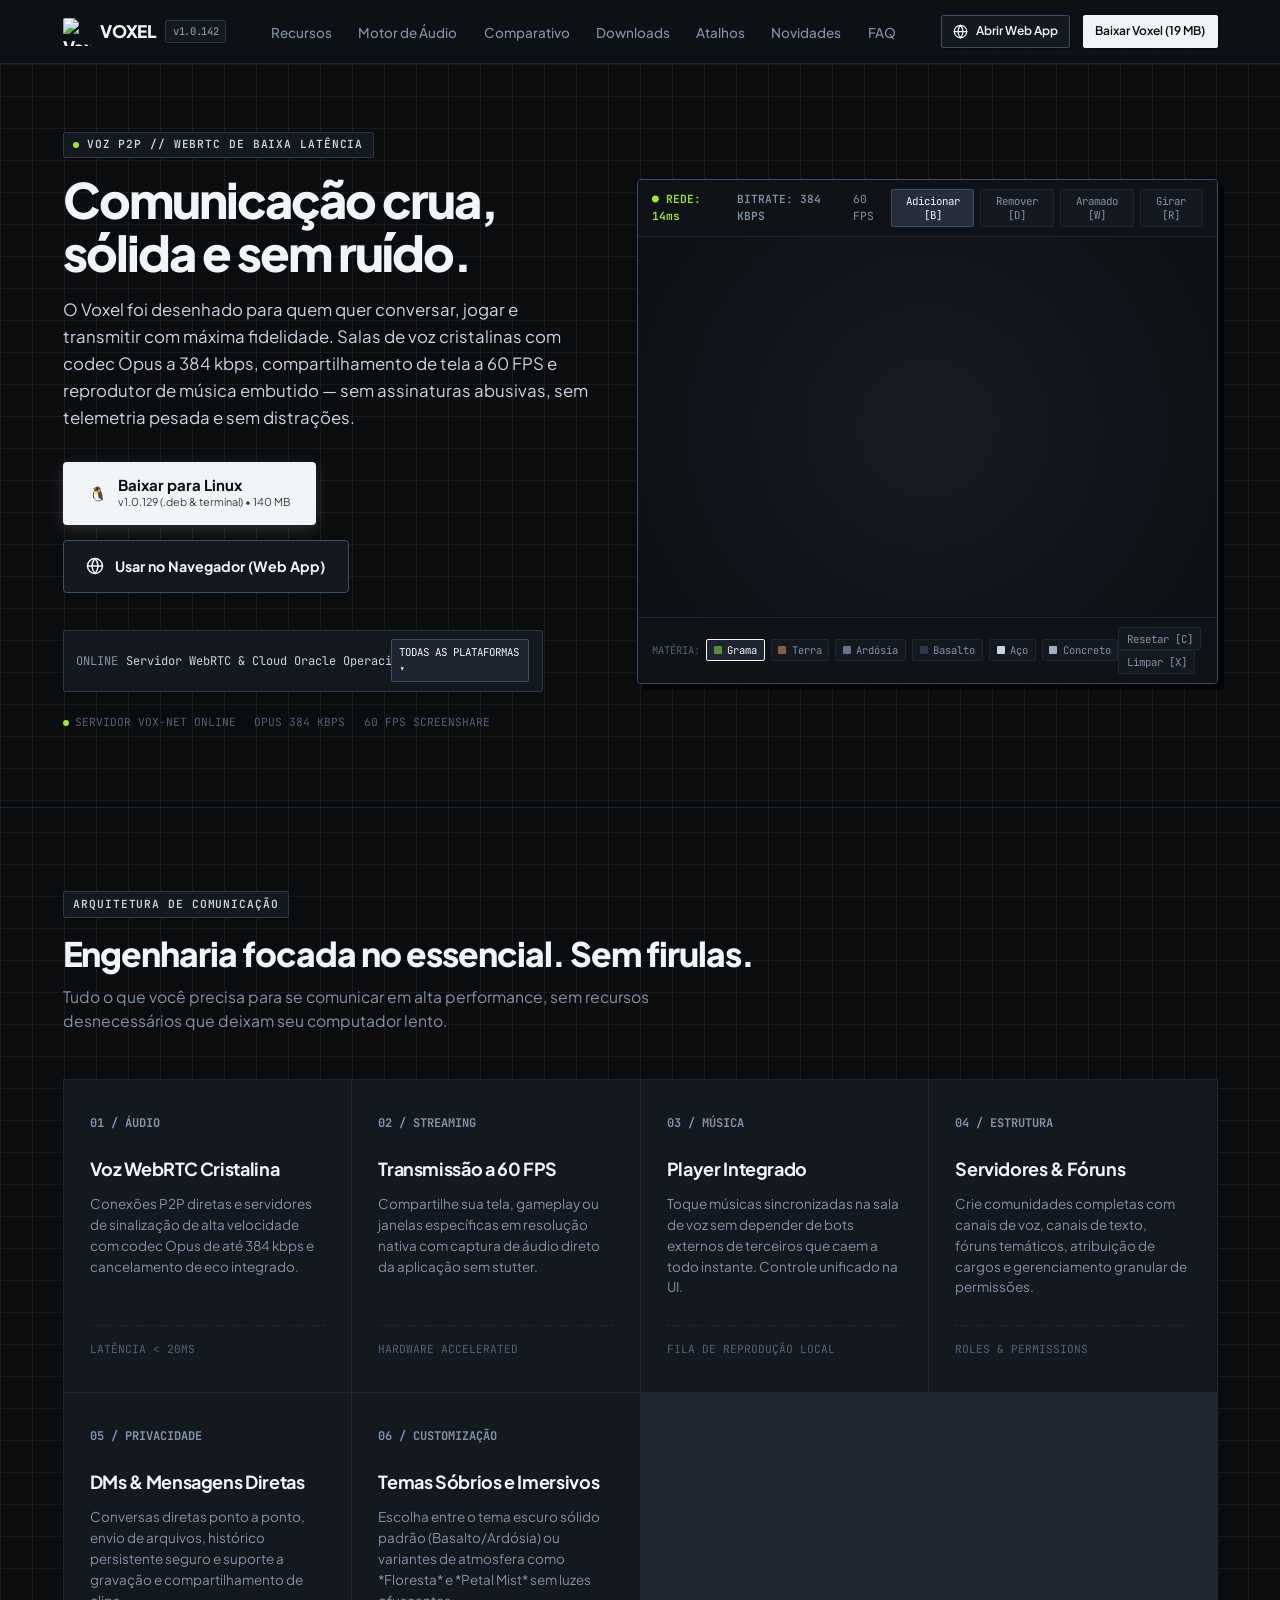
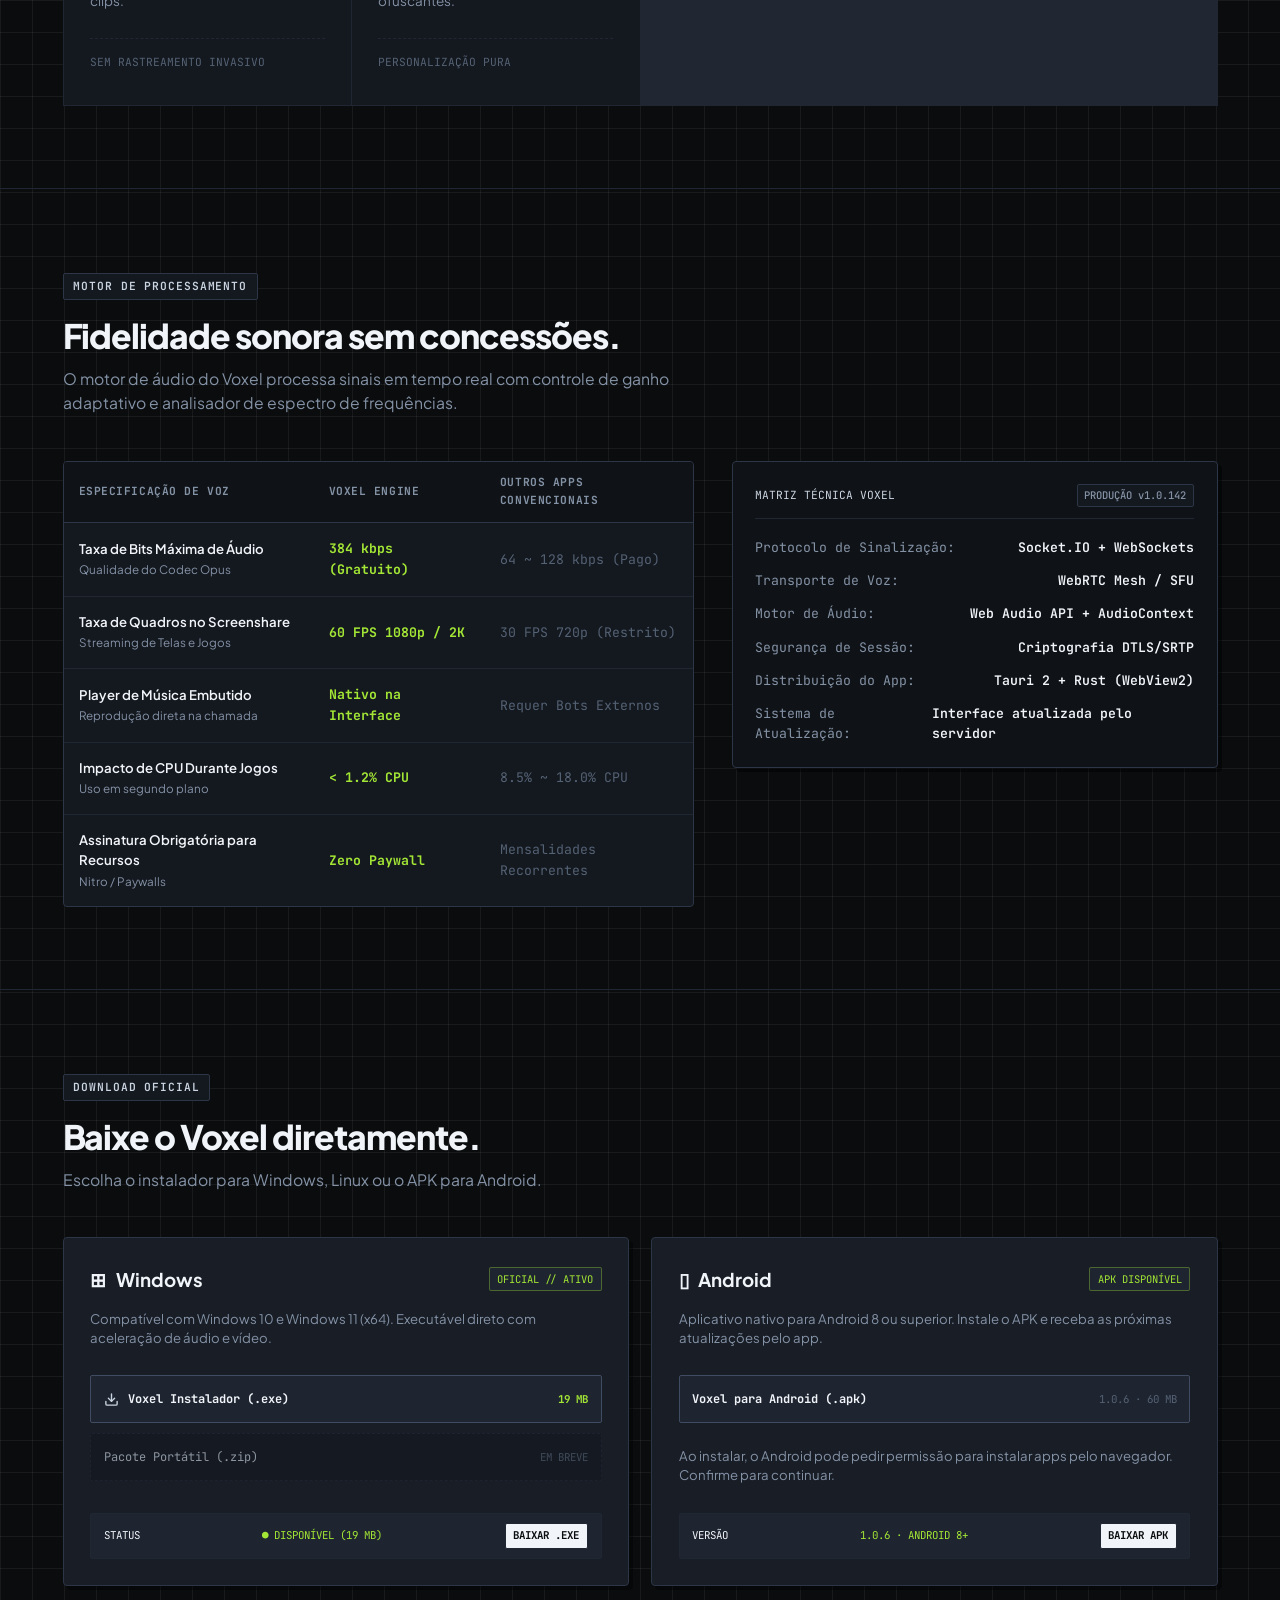
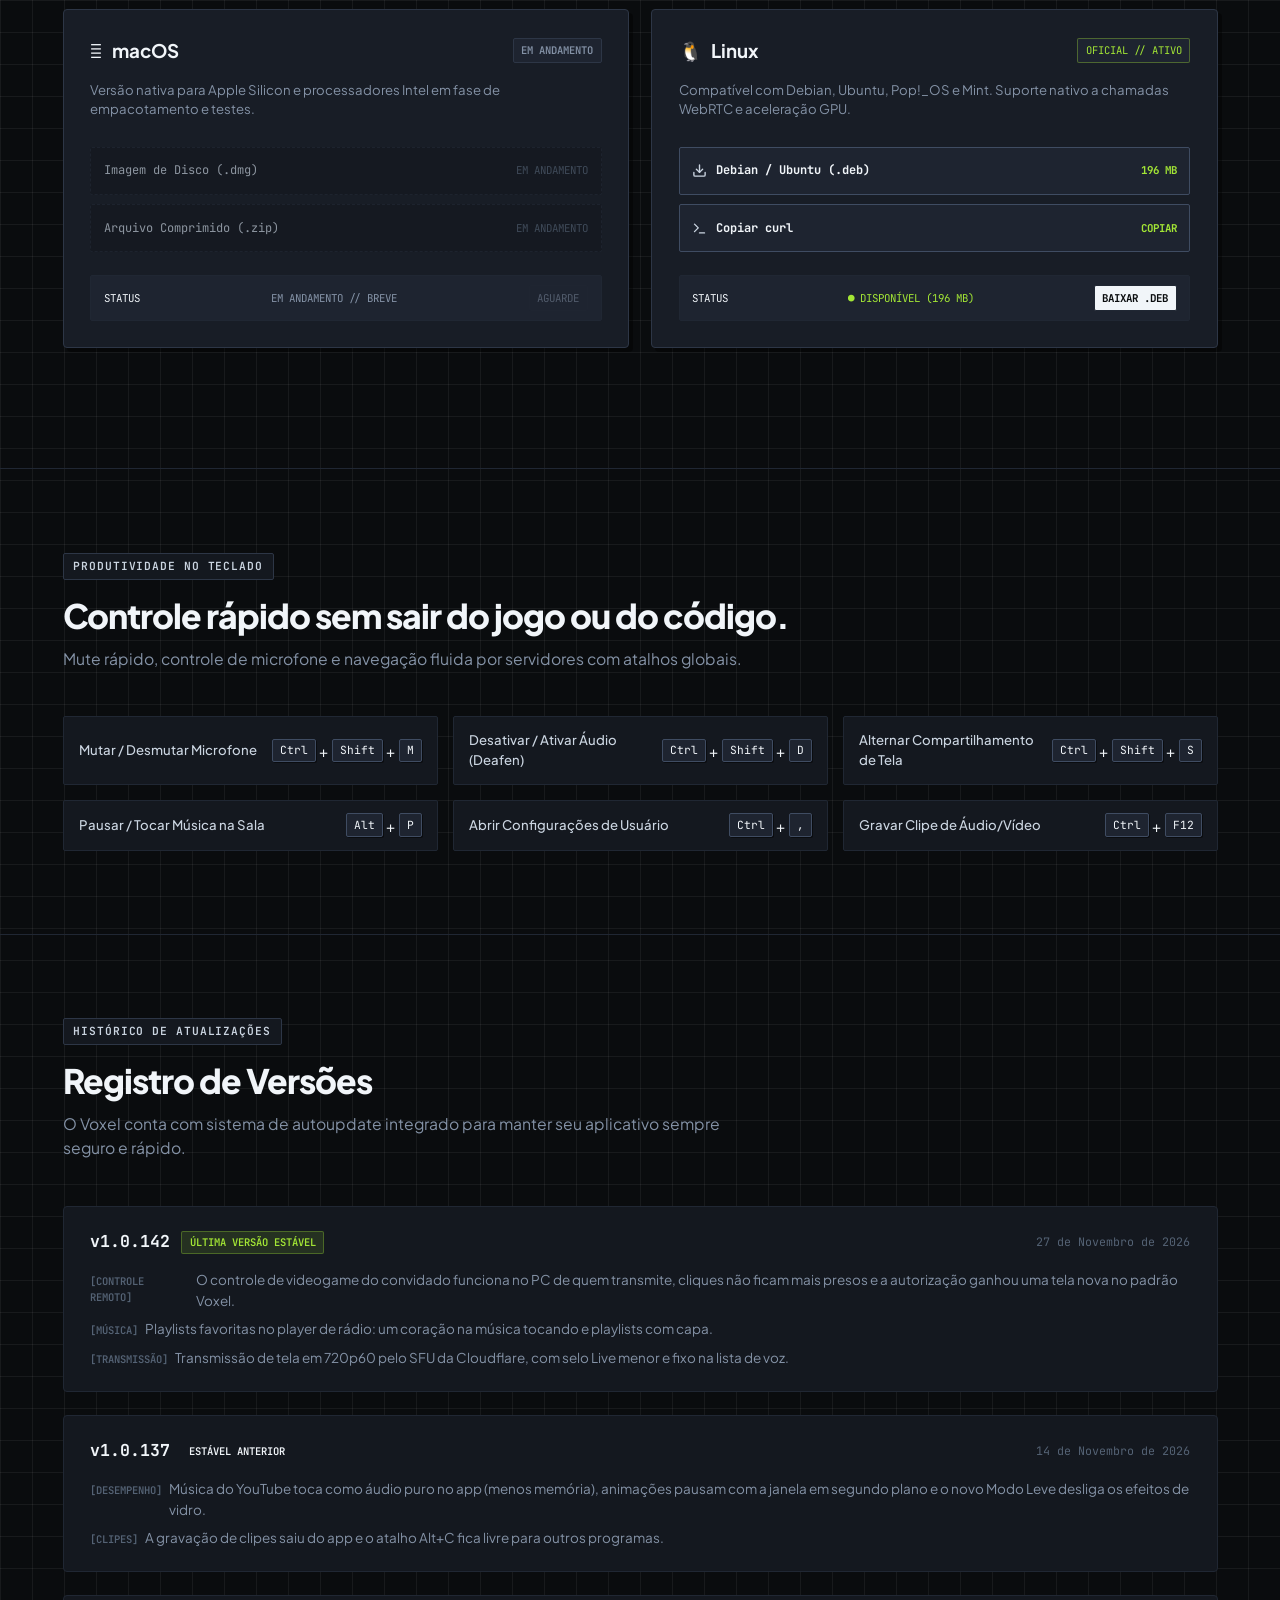
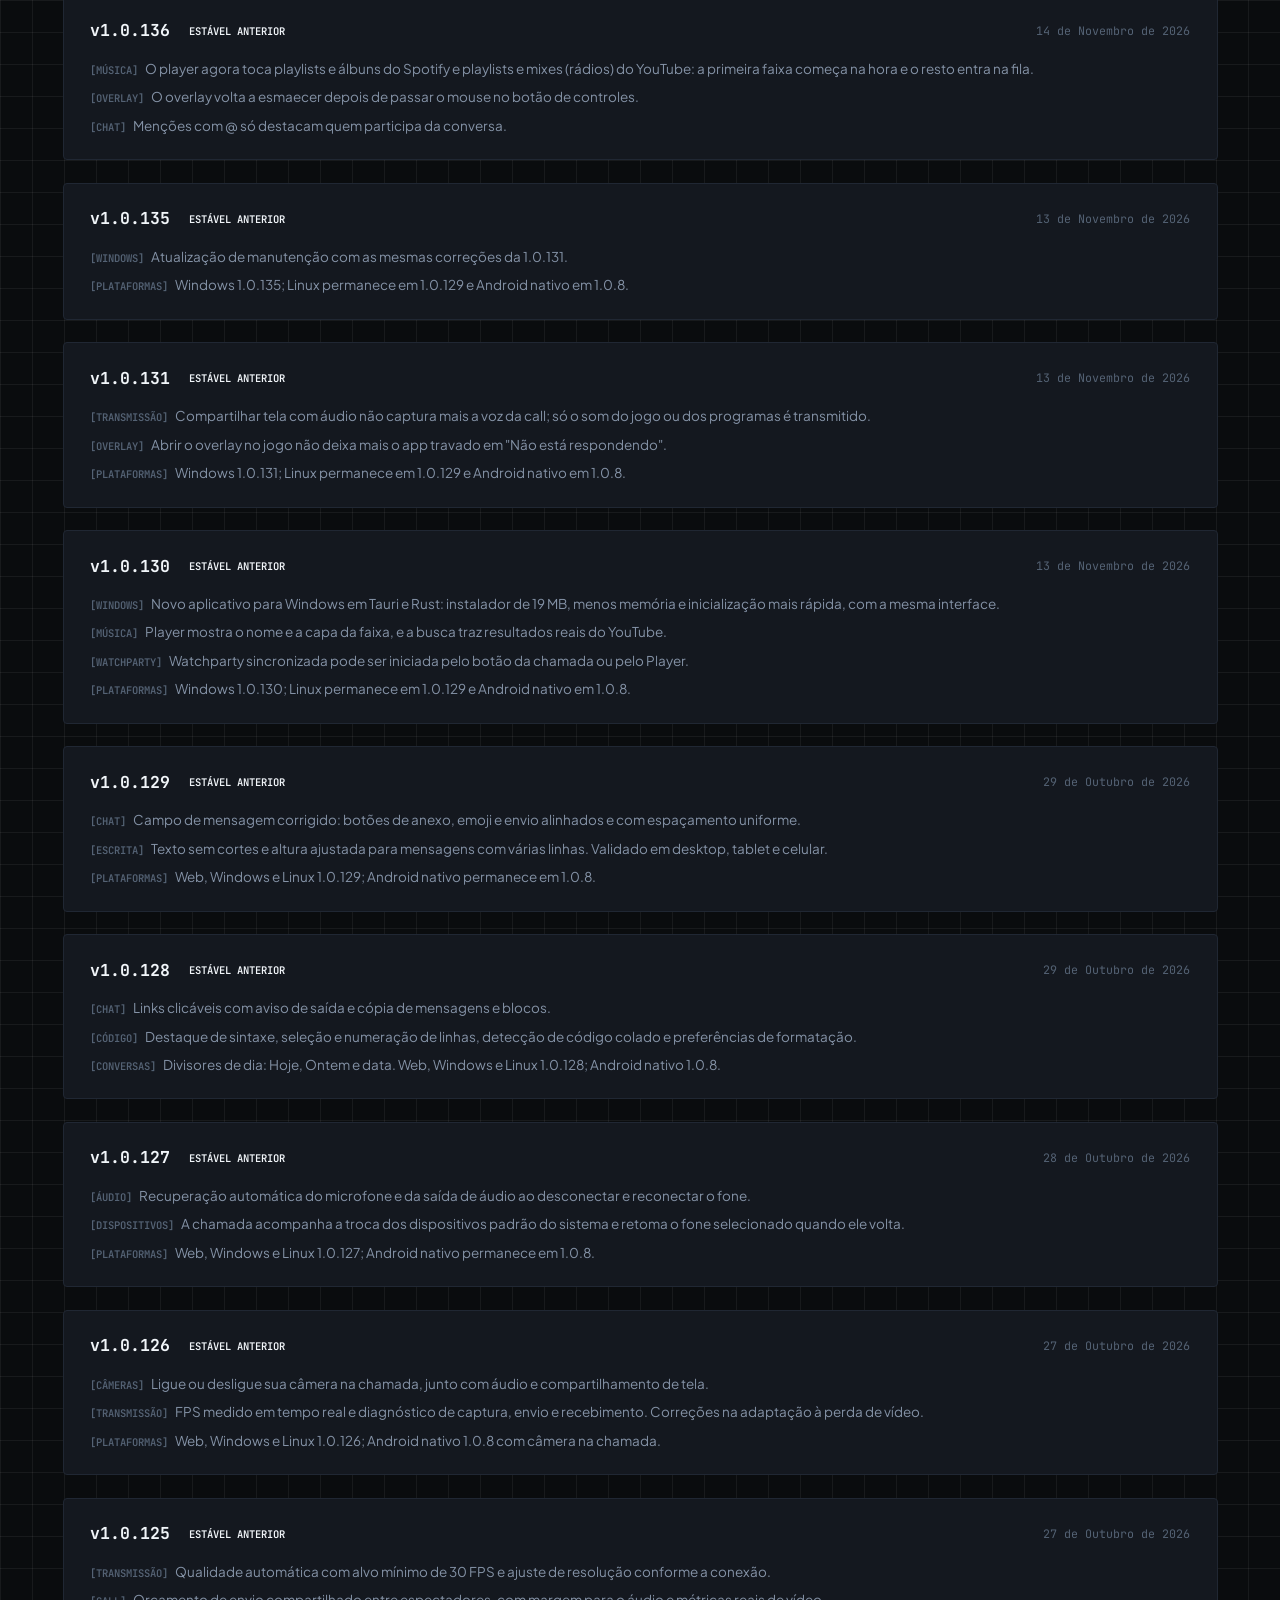
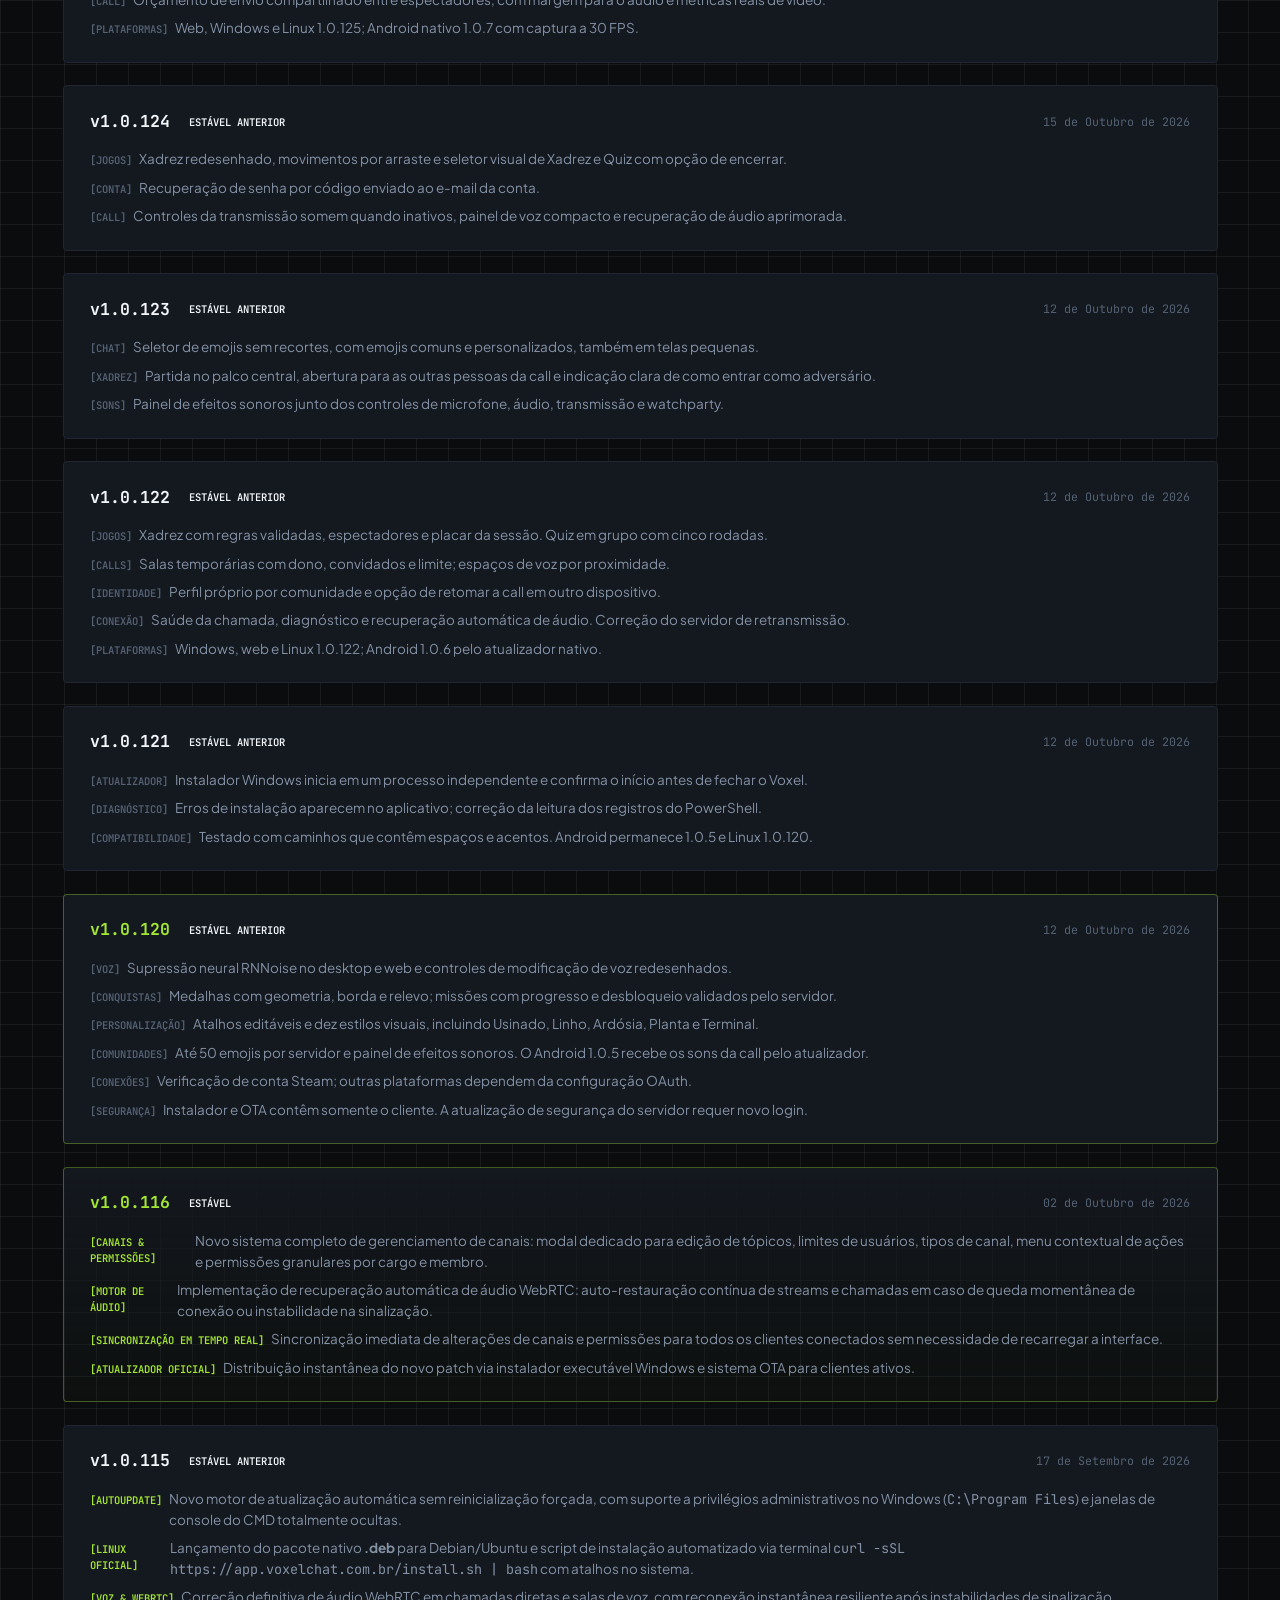
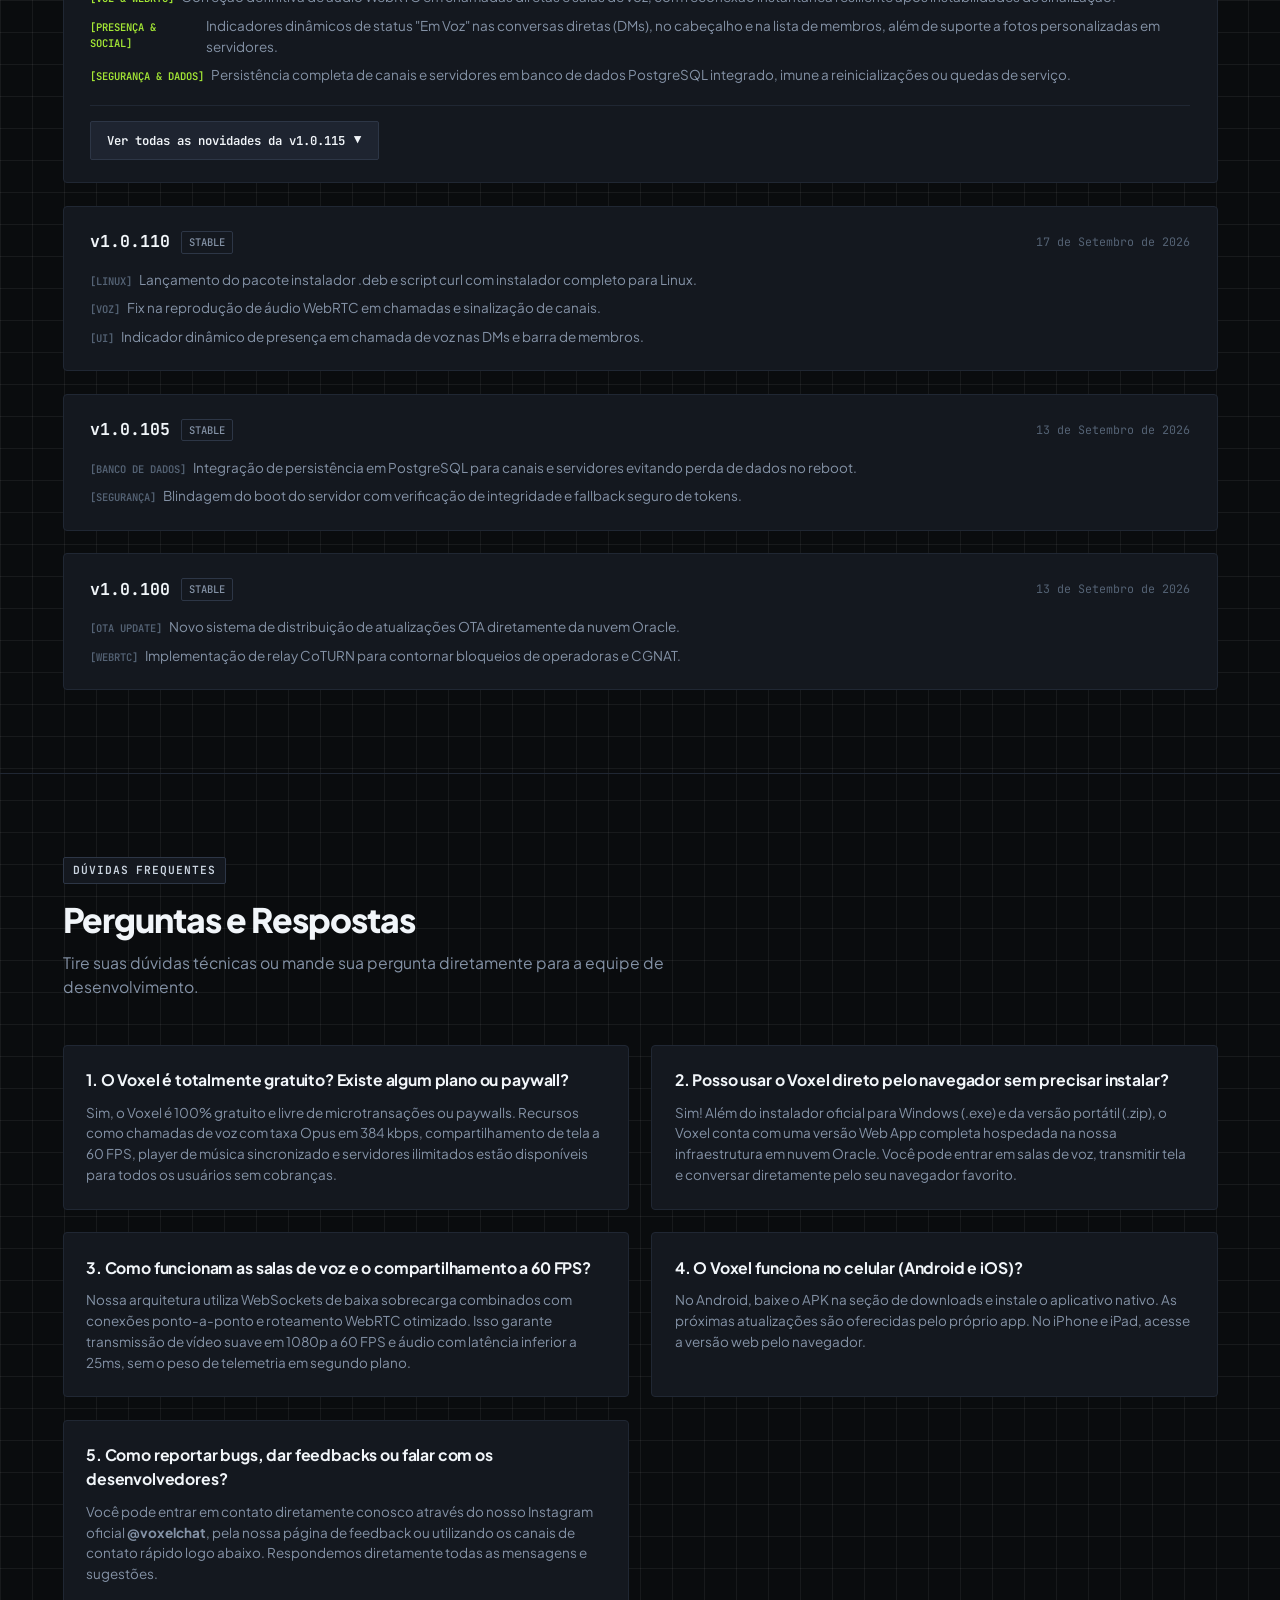
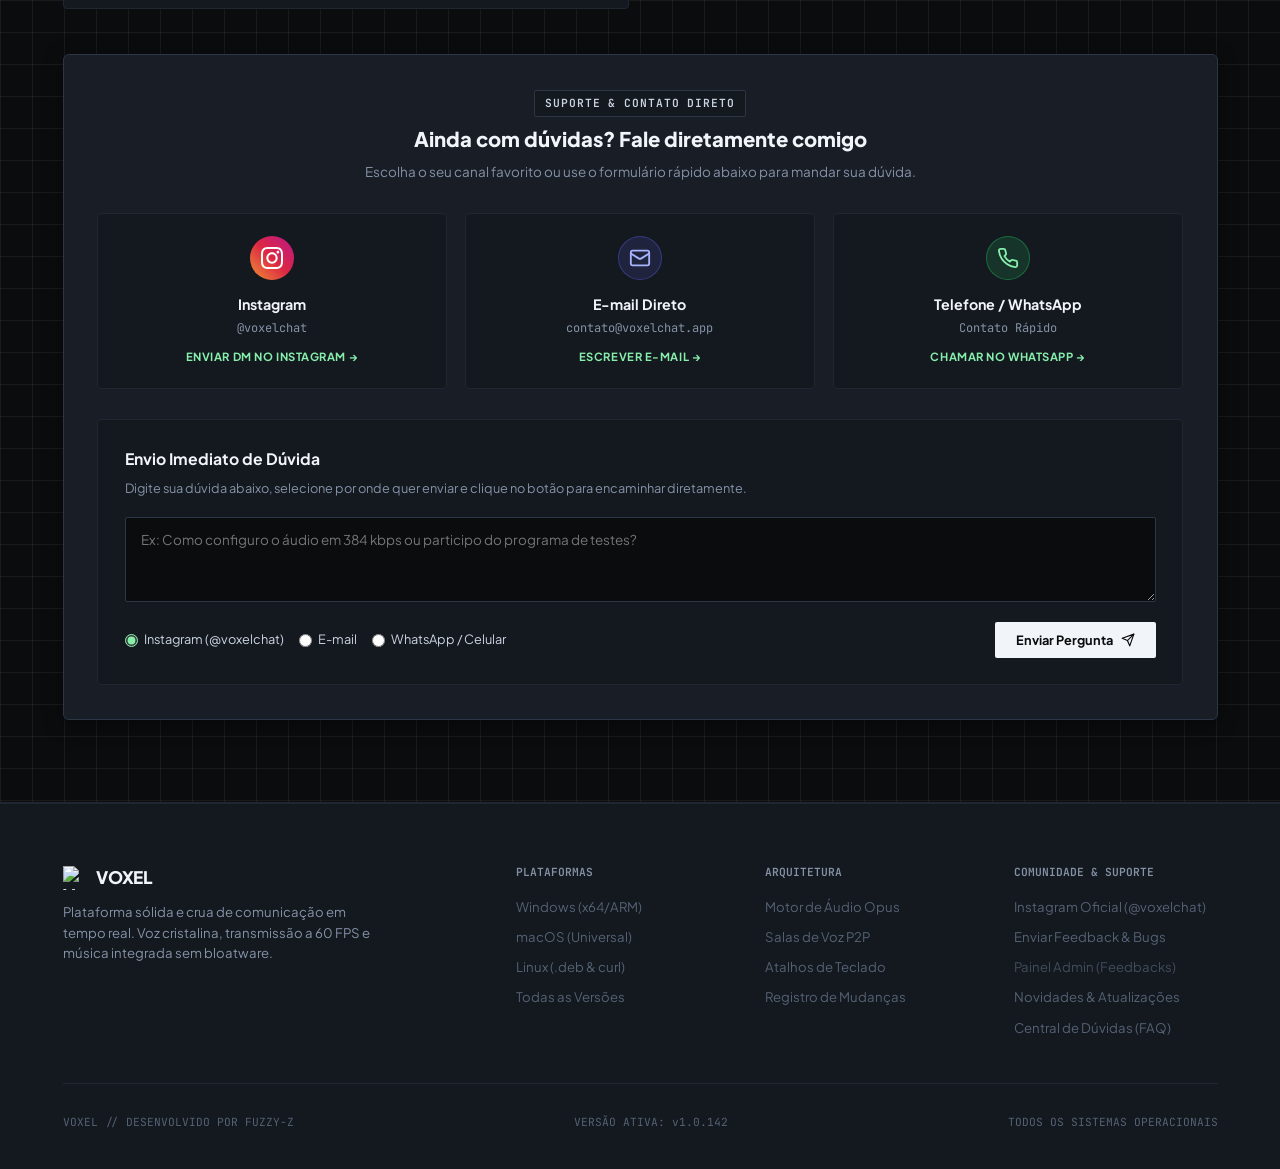
==== commit cdfa4a46: "fix: changelog da 1.0.142 sem sobrescrever a 1.0.137 Co-Authored-By: Claude Opus 5.5 <noreply@anthro" ====
--- a/index.html
+++ b/index.html
@@ -721,7 +721,9 @@
       <div class="ledger-container">
 
         <!-- Latest Version: v1.0.142 -->
-<div class="ledger-entry"><div class="ledger-header"><div class="ledger-version"><span class="version-name">v1.0.142</span><span class="badge-release latest">ÚLTIMA VERSÃO ESTÁVEL</span></div><span class="ledger-date">14 de Novembro de 2026</span></div><ul class="ledger-items"><li><span class="ledger-tag">[DESEMPENHO]</span><span>Música do YouTube toca como áudio puro no app (menos memória), animações pausam com a janela em segundo plano e o novo Modo Leve desliga os efeitos de vidro.</span></li><li><span class="ledger-tag">[CLIPES]</span><span>A gravação de clipes saiu do app e o atalho Alt+C fica livre para outros programas.</span></li></ul></div>
+<div class="ledger-entry"><div class="ledger-header"><div class="ledger-version"><span class="version-name">v1.0.142</span><span class="badge-release latest">ÚLTIMA VERSÃO ESTÁVEL</span></div><span class="ledger-date">27 de Novembro de 2026</span></div><ul class="ledger-items"><li><span class="ledger-tag">[CONTROLE REMOTO]</span><span>O controle de videogame do convidado funciona no PC de quem transmite, cliques não ficam mais presos e a autorização ganhou uma tela nova no padrão Voxel.</span></li><li><span class="ledger-tag">[MÚSICA]</span><span>Playlists favoritas no player de rádio: um coração na música tocando e playlists com capa.</span></li><li><span class="ledger-tag">[TRANSMISSÃO]</span><span>Transmissão de tela em 720p60 pelo SFU da Cloudflare, com selo Live menor e fixo na lista de voz.</span></li></ul></div>
+        <!-- Version: v1.0.137 -->
+<div class="ledger-entry"><div class="ledger-header"><div class="ledger-version"><span class="version-name">v1.0.137</span><span class="badge-release">ESTÁVEL ANTERIOR</span></div><span class="ledger-date">14 de Novembro de 2026</span></div><ul class="ledger-items"><li><span class="ledger-tag">[DESEMPENHO]</span><span>Música do YouTube toca como áudio puro no app (menos memória), animações pausam com a janela em segundo plano e o novo Modo Leve desliga os efeitos de vidro.</span></li><li><span class="ledger-tag">[CLIPES]</span><span>A gravação de clipes saiu do app e o atalho Alt+C fica livre para outros programas.</span></li></ul></div>
         <!-- Version: v1.0.136 -->
 <div class="ledger-entry"><div class="ledger-header"><div class="ledger-version"><span class="version-name">v1.0.136</span><span class="badge-release">ESTÁVEL ANTERIOR</span></div><span class="ledger-date">14 de Novembro de 2026</span></div><ul class="ledger-items"><li><span class="ledger-tag">[MÚSICA]</span><span>O player agora toca playlists e álbuns do Spotify e playlists e mixes (rádios) do YouTube: a primeira faixa começa na hora e o resto entra na fila.</span></li><li><span class="ledger-tag">[OVERLAY]</span><span>O overlay volta a esmaecer depois de passar o mouse no botão de controles.</span></li><li><span class="ledger-tag">[CHAT]</span><span>Menções com @ só destacam quem participa da conversa.</span></li></ul></div>
         <!-- Version: v1.0.135 -->
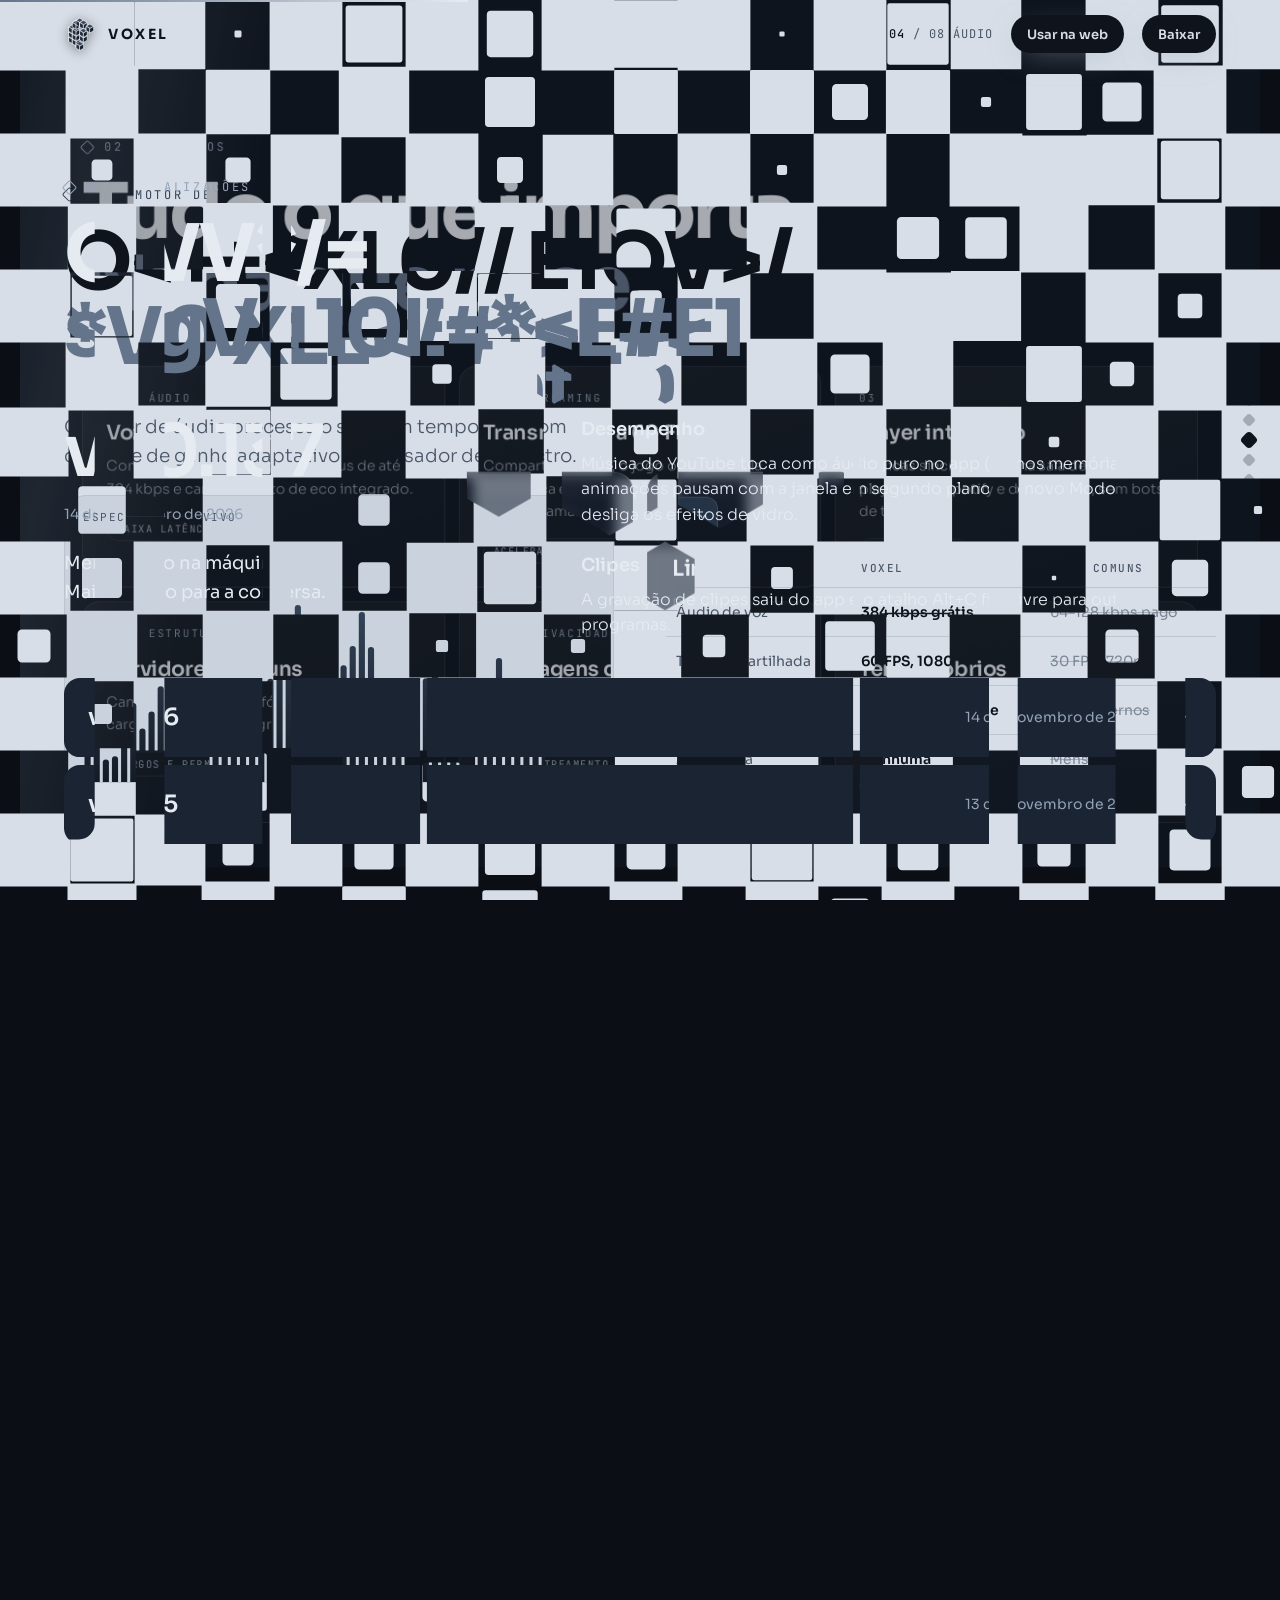
==== commit dcae9d3b: "release: update Windows downloads to Voxel 1.0.142 Co-Authored-By: Claude Opus 5.5 <noreply@anthropi" ====
--- a/index.html
+++ b/index.html
@@ -1,1313 +1,660 @@
-<!DOCTYPE html>
-<html lang="pt-BR" data-theme="monolith">
-
+<!doctype html>
+<html lang="pt-BR" data-tone="dark">
 <head>
-  <meta charset="UTF-8">
-  <meta name="viewport" content="width=device-width, initial-scale=1.0">
-  <title>Voxel — Comunicação Pura, Áudio de Baixa Latência e Voz P2P</title>
-
-  <!-- SEO Metadata -->
-  <meta name="description"
-    content="Voxel é o aplicativo de voz e comunicação definitiva: latência ultrabaixa via WebRTC, áudio Opus a 384 kbps, compartilhamento de tela em 60 FPS e cliente sem telemetria nem assinaturas. Baixe para Windows ou acesse no navegador.">
-  <meta name="keywords"
-    content="voxel, voxel chat, discord alternative, webrtc voice, low latency chat, screen share 60fps, music bot, local first, download voxel, voxel windows">
-  <meta name="author" content="Fuzzy-Z">
-  <meta name="robots" content="index, follow">
-  <meta name="theme-color" content="#0a0c0e">
-  <link rel="canonical" href="https://voxel.app">
-
-  <!-- Open Graph / Discord / Facebook -->
-  <meta property="og:type" content="website">
-  <meta property="og:url" content="https://voxel.app/">
-  <meta property="og:title" content="Voxel — Comunicação Sólida, Sem Ruído">
-  <meta property="og:description"
-    content="Voz cristalina com codec Opus a 384kbps, compartilhamento de tela a 60 FPS, player de música integrado e servidores privados sem telemetria pesada.">
-  <meta property="og:image" content="https://voxel.app/assets/logo.png">
-  <meta property="og:locale" content="pt_BR">
-  <meta property="og:site_name" content="Voxel">
-
-  <!-- Twitter Cards -->
-  <meta name="twitter:card" content="summary_large_image">
-  <meta name="twitter:title" content="Voxel — Comunicação Sólida, Sem Ruído">
-  <meta name="twitter:description"
-    content="Aplicativo de voz, texto e streaming de baixa latência construído para estabilidade e foco.">
-  <meta name="twitter:image" content="https://voxel.app/assets/logo.png">
-
-  <!-- Favicon -->
-  <link rel="icon" type="image/png" href="assets/icon.png">
-  <link rel="alternate icon" href="assets/favicon.ico">
-
-  <!-- Schema.org JSON-LD -->
-  <script type="application/ld+json">
-  {
-    "@context": "https://schema.org",
-    "@type": "SoftwareApplication",
-    "name": "Voxel",
-    "operatingSystem": "Windows 10, Windows 11, Web",
-    "applicationCategory": "CommunicationsApplication",
-    "offers": {
-      "@type": "Offer",
-      "price": "0",
-      "priceCurrency": "BRL"
-    },
-    "description": "Aplicativo de comunicação em tempo real com áudio Opus 384 kbps, streaming 60 FPS e WebRTC.",
-    "downloadUrl": "https://github.com/VoxelChatApp/voxel-download-page/releases/download/v1.0.142/Voxel-Setup-1.0.142.exe",
-    "softwareVersion": "1.0.142",
-    "author": {
-      "@type": "Person",
-      "name": "Fuzzy-Z"
-    }
-  }
-  </script>
-
-  <!-- Core Stylesheet -->
-  <link rel="stylesheet" href="styles/main.css?v=android-1.0.6">
+<meta charset="utf-8">
+<meta name="viewport" content="width=device-width, initial-scale=1, viewport-fit=cover">
+<title>Voxel — Chat de voz para sua comunidade</title>
+<meta name="description" content="Converse com sua comunidade no Voxel. Chat de voz com áudio de baixa latência para Windows, Android e Linux.">
+<meta name="theme-color" content="#0b0f15">
+<link rel="canonical" href="https://voxelchat.com.br/">
+<link rel="icon" href="logo.svg" type="image/svg+xml">
+<link rel="preconnect" href="https://fonts.googleapis.com">
+<link rel="preconnect" href="https://fonts.gstatic.com" crossorigin>
+<link rel="stylesheet" href="https://fonts.googleapis.com/css2?family=Sora:wght@300;400;600;700;800&family=JetBrains+Mono:wght@400;500&display=swap">
+<style>
+:root{
+  --bg0:#0b0f15; --bg1:#131b26; --bg2:#1a2433; --bg3:#253346; --slate:#334255; --steel:#41536b;
+  --accent:#64748b; --accent-hi:#94a3b8; --ink:#e6ebf2; --muted:#8a97a8; --line:rgba(255,255,255,.08);
+  --mist:#d7dee7; --mist-ink:#0f141c; --mist-muted:#4a5768;
+  --display:'Sora',system-ui,sans-serif; --mono:'JetBrains Mono',ui-monospace,monospace;
+  --nav-h:68px; --gut:clamp(16px,5vw,72px);
+}
+*{box-sizing:border-box;margin:0;padding:0}
+html{background:var(--bg0);color:var(--ink);font-family:var(--display);-webkit-font-smoothing:antialiased}
+body{background:var(--bg0);overflow-x:hidden}
+a{color:inherit;text-decoration:none}
+button{font:inherit;color:inherit;background:none;border:0;cursor:pointer}
+
+/* ---------- nav ---------- */
+.nav{position:fixed;inset:0 0 auto 0;height:var(--nav-h);z-index:50;display:flex;align-items:center;justify-content:space-between;padding:0 var(--gut);color:var(--ink);transition:color .4s}
+.brand{display:flex;align-items:center;gap:10px;font-weight:700;letter-spacing:.18em;font-size:14px}
+.brand img{width:34px;height:34px;filter:drop-shadow(0 2px 6px rgba(0,0,0,.4))}
+.nav-r{display:flex;align-items:center;gap:18px}
+.count{font-family:var(--mono);font-size:12px;color:var(--muted);letter-spacing:.08em;transition:color .4s}
+.count b{color:var(--ink);font-weight:500;transition:color .4s}
+.count em{font-style:normal;margin-left:8px;text-transform:uppercase}
+.bar{position:fixed;top:0;left:0;height:2px;width:100%;transform-origin:0 50%;transform:scaleX(0);background:linear-gradient(90deg,var(--accent),var(--ink));z-index:60}
+:root[data-tone=light] .nav{color:var(--mist-ink)}
+:root[data-tone=light] .count{color:var(--mist-muted)}
+:root[data-tone=light] .count b{color:var(--mist-ink)}
+@media (max-width:560px){.count{display:none}.nav-r{gap:8px}}
+
+.dots{position:fixed;right:clamp(10px,2vw,26px);top:50%;transform:translateY(-50%);z-index:50;display:flex;flex-direction:column;gap:10px}
+.dots button{width:10px;height:10px;border-radius:3px;background:rgba(148,163,184,.35);transform:rotate(45deg);transition:background .3s,transform .3s}
+.dots button[aria-current=true]{background:var(--ink);transform:rotate(45deg) scale(1.35)}
+:root[data-tone=light] .dots button{background:rgba(15,20,28,.25)}
+:root[data-tone=light] .dots button[aria-current=true]{background:var(--mist-ink)}
+@media (max-width:700px){.dots{display:none}}
+
+/* ---------- buttons ---------- */
+.btn{display:inline-flex;align-items:center;gap:10px;height:50px;padding:0 24px;border-radius:999px;background:var(--ink);color:var(--bg0);font-weight:600;font-size:15px;transition:transform .2s,background .2s,box-shadow .2s;box-shadow:0 8px 30px -10px rgba(148,163,184,.6)}
+.btn:hover{transform:translateY(-2px);background:#fff}
+.btn.ghost{background:transparent;color:var(--ink);border:1px solid rgba(255,255,255,.18);box-shadow:none}
+.btn.ghost:hover{border-color:var(--accent-hi);background:rgba(255,255,255,.04)}
+.btn.sm{height:38px;padding:0 16px;font-size:13px}
+:root[data-tone=light] .nav .btn{background:var(--mist-ink);color:var(--mist)}
+
+/* ---------- stage / screens ---------- */
+#stage{position:fixed;inset:0;overflow:hidden}
+#track{width:1px}
+.scr{position:absolute;inset:0;overflow:hidden;visibility:hidden;background:var(--bg);color:var(--ink);transform-origin:50% 40%}
+.scr-in{position:relative;min-height:100%;padding:calc(var(--nav-h) + clamp(24px,6vh,72px)) var(--gut) clamp(40px,8vh,88px);display:flex;flex-direction:column;justify-content:center;will-change:transform}
+.shade{position:absolute;inset:0;background:#04060a;opacity:0;pointer-events:none;z-index:5}
+.iso::before{content:"";position:absolute;inset:0;pointer-events:none;opacity:.9;
+  background:repeating-linear-gradient(30deg,rgba(255,255,255,.028) 0 1px,transparent 1px 56px),repeating-linear-gradient(150deg,rgba(255,255,255,.028) 0 1px,transparent 1px 56px);
+  -webkit-mask-image:radial-gradient(ellipse at 70% 40%,#000 0,transparent 70%);mask-image:radial-gradient(ellipse at 70% 40%,#000 0,transparent 70%)}
+
+.kicker{font-family:var(--mono);font-size:12px;letter-spacing:.22em;text-transform:uppercase;color:var(--accent-hi);margin-bottom:22px;display:flex;align-items:center;gap:12px}
+.kicker::before{content:"";width:9px;height:9px;border:1.5px solid currentColor;transform:rotate(45deg);border-radius:2px}
+h1,h2{font-weight:700;letter-spacing:-.045em;line-height:.95}
+h1{font-size:clamp(52px,9.4vw,148px)}
+h2{font-size:clamp(38px,6.2vw,96px)}
+h1 span,h2 span{display:block}
+.dim{color:var(--accent)}
+.lead{font-size:clamp(16px,1.45vw,20px);line-height:1.6;color:var(--muted);max-width:56ch;font-weight:300}
+
+/* reveal on enter */
+[data-rise]{opacity:0;transform:translateY(26px);transition:opacity .7s cubic-bezier(.2,.7,.2,1),transform .7s cubic-bezier(.2,.7,.2,1);transition-delay:calc(var(--i,0)*70ms + 120ms)}
+.scr.in [data-rise]{opacity:1;transform:none}
+
+/* ---------- 00 hero ---------- */
+.s-hero{--bg:var(--bg0)}
+.s-hero::after{content:"";position:absolute;width:70vmax;height:70vmax;right:-18vmax;top:-12vmax;background:radial-gradient(circle,rgba(65,83,107,.45),transparent 62%);pointer-events:none}
+.hero-grid{display:grid;grid-template-columns:1.15fr .85fr;align-items:center;gap:clamp(16px,4vw,64px)}
+.hero-copy{position:relative;z-index:2}
+.hero-copy .lead{margin:28px 0 36px}
+.ctas{display:flex;gap:12px;flex-wrap:wrap}
+.hero-art{position:relative;z-index:1;aspect-ratio:158/196;width:100%;max-width:520px;justify-self:center}
+#cubes{width:100%;height:100%;overflow:visible;filter:drop-shadow(0 40px 50px rgba(0,0,0,.55))}
+.hint{position:absolute;left:var(--gut);bottom:28px;font-family:var(--mono);font-size:11px;letter-spacing:.2em;color:var(--muted);text-transform:uppercase;display:flex;gap:10px;align-items:center}
+.hint i{width:1px;height:28px;background:linear-gradient(var(--accent-hi),transparent);animation:hint 1.8s ease-in-out infinite}
+@keyframes hint{0%,100%{transform:scaleY(.4);transform-origin:top}50%{transform:scaleY(1);transform-origin:top}}
+@media (max-width:860px){
+  .hero-grid{grid-template-columns:1fr}
+  .hero-art{order:-1;max-width:min(280px,58vw);margin-bottom:-8px}
+  .hint{display:none}
+}
+
+/* ---------- 01 manifesto ---------- */
+.s-man{--bg:var(--bg2)}
+.s-man .lead{margin-top:30px}
+.stats{display:grid;grid-template-columns:repeat(3,minmax(0,1fr));gap:clamp(12px,2vw,24px);margin-top:clamp(36px,7vh,72px);border-top:1px solid var(--line);padding-top:28px}
+.stat b{display:block;font-size:clamp(34px,5vw,72px);font-weight:700;letter-spacing:-.04em}
+.stat small{font-family:var(--mono);font-size:12px;color:var(--muted);letter-spacing:.06em}
+@media (max-width:560px){.stats{grid-template-columns:1fr}}
+
+/* ---------- 02 features ---------- */
+.s-feat{--bg:var(--bg1)}
+.sweep{position:absolute;inset:0;pointer-events:none;z-index:4;background:linear-gradient(100deg,transparent 38%,rgba(148,163,184,.18) 50%,transparent 62%);transform:translateX(calc((var(--t,1)*2.2 - 1.1)*100%));opacity:calc((1 - var(--t,1))*1.4)}
+.grid6{display:grid;grid-template-columns:repeat(3,minmax(0,1fr));gap:14px;margin-top:clamp(28px,5vh,52px)}
+.card{position:relative;padding:24px;border-radius:18px;background:linear-gradient(160deg,rgba(255,255,255,.045),rgba(255,255,255,.012));border:1px solid var(--line);transition:border-color .3s,transform .3s}
+.card:hover{border-color:rgba(148,163,184,.45);transform:translateY(-3px)}
+.card .n{font-family:var(--mono);font-size:11px;color:var(--accent-hi);letter-spacing:.16em}
+.card h3{font-size:21px;letter-spacing:-.02em;margin:14px 0 10px;font-weight:600}
+.card p{color:var(--muted);font-size:14.5px;line-height:1.6;font-weight:300}
+.card .tag{display:inline-block;margin-top:16px;font-family:var(--mono);font-size:10.5px;letter-spacing:.14em;color:var(--accent-hi);border:1px solid var(--line);border-radius:999px;padding:5px 10px}
+@media (max-width:980px){.grid6{grid-template-columns:repeat(2,minmax(0,1fr))}}
+@media (max-width:620px){.grid6{grid-template-columns:1fr}}
+
+/* ---------- 03 audio (light) ---------- */
+.s-audio{--bg:var(--mist);color:var(--mist-ink)}
+.s-audio .kicker{color:var(--slate)}
+.s-audio .dim{color:var(--accent)}
+.s-audio .lead{color:var(--mist-muted)}
+.audio-grid{display:grid;grid-template-columns:1fr 1fr;gap:clamp(24px,4vw,64px);align-items:end;margin-top:clamp(24px,4vh,44px)}
+.specbox{position:relative;border-radius:22px;background:#c9d2dd;padding:18px 18px 0;height:clamp(180px,32vh,320px);overflow:hidden;border:1px solid rgba(15,20,28,.08)}
+.specbox span{position:absolute;top:14px;left:18px;font-family:var(--mono);font-size:11px;letter-spacing:.14em;color:var(--mist-muted)}
+#spec{width:100%;height:100%;display:block}
+.cmp{width:100%;border-collapse:collapse;font-size:14px}
+.cmp th{font-family:var(--mono);font-weight:500;font-size:11px;letter-spacing:.14em;text-transform:uppercase;color:var(--mist-muted);text-align:left;padding:0 10px 12px}
+.cmp td{padding:15px 10px;border-top:1px solid rgba(15,20,28,.12);vertical-align:top}
+.cmp td:first-child{color:var(--mist-muted)}
+.cmp .vx{font-weight:600;color:var(--mist-ink)}
+.cmp .ot{color:#7a8695;text-decoration:line-through;text-decoration-color:rgba(122,134,149,.5)}
+@media (max-width:860px){.audio-grid{grid-template-columns:1fr}.cmp{font-size:13px}}
+
+/* ---------- 04 shortcuts ---------- */
+.s-keys{--bg:var(--bg3)}
+.keys{margin-top:clamp(28px,5vh,52px);display:grid;gap:10px;max-width:880px}
+.krow{display:flex;justify-content:space-between;align-items:center;gap:16px;padding:16px 20px;border-radius:16px;border:1px solid var(--line);background:rgba(11,15,21,.25);transition:background .35s,border-color .35s}
+.krow span{color:var(--muted);transition:color .35s}
+.krow.on{background:rgba(148,163,184,.12);border-color:rgba(148,163,184,.4)}
+.krow.on span{color:var(--ink)}
+.kc{display:flex;gap:6px;align-items:center;font-family:var(--mono);font-size:13px;color:var(--muted)}
+kbd{display:inline-grid;place-items:center;min-width:40px;height:40px;padding:0 10px;border-radius:9px;font-family:var(--mono);font-size:13px;color:var(--ink);background:linear-gradient(#34465e,#1d2939);border:1px solid rgba(255,255,255,.12);border-bottom:4px solid rgba(0,0,0,.45);transition:transform .12s,border-bottom-width .12s,background .25s}
+.krow.on kbd{transform:translateY(3px);border-bottom-width:1px;background:linear-gradient(#7c8ba0,#556378)}
+@media (max-width:560px){.krow{flex-direction:column;align-items:flex-start}}
+
+/* ---------- 05 download ---------- */
+.s-dl{--bg:var(--bg0)}
+.s-dl::after{content:"";position:absolute;left:50%;bottom:-40vmax;width:90vmax;height:70vmax;transform:translateX(-50%);background:radial-gradient(ellipse,rgba(65,83,107,.4),transparent 65%);pointer-events:none}
+.dl{display:grid;grid-template-columns:repeat(4,minmax(0,1fr));gap:14px;margin-top:clamp(28px,5vh,52px);position:relative;z-index:2}
+.pf{display:flex;flex-direction:column;gap:12px;padding:24px;border-radius:20px;border:1px solid var(--line);background:rgba(26,36,51,.55);backdrop-filter:blur(6px)}
+.pf .badge{width:46px;height:46px;border-radius:12px;display:grid;place-items:center;font-family:var(--mono);font-size:12px;font-weight:500;background:var(--bg3);border:1px solid rgba(255,255,255,.1)}
+.pf h3{font-size:22px;letter-spacing:-.02em;font-weight:600}
+.pf p{color:var(--muted);font-size:14px;line-height:1.55;font-weight:300;flex:1}
+.pf .meta{font-family:var(--mono);font-size:11px;letter-spacing:.1em;color:var(--accent-hi)}
+.pf .btn{justify-content:center;height:44px;font-size:14px}
+.pf.off{opacity:.55}
+.pf.off .btn{pointer-events:none;background:transparent;color:var(--muted);border:1px dashed rgba(255,255,255,.2);box-shadow:none}
+@media (max-width:1050px){.dl{grid-template-columns:repeat(2,minmax(0,1fr))}}
+@media (max-width:560px){.dl{grid-template-columns:1fr}}
+
+/* ---------- release notes ---------- */
+.s-updates{--bg:var(--bg1)}
+.release-feature{display:grid;grid-template-columns:1fr 1.4fr;gap:64px;margin-top:48px;align-items:start}
+.release-intro h3{font-size:72px;line-height:1;letter-spacing:-.045em;font-weight:600}
+.release-date{color:var(--accent-hi);font-size:14px;line-height:1.5}
+.release-intro .release-date{margin:16px 0 24px}
+.release-intro>p:last-child{font-size:18px;line-height:1.6;color:var(--ink)}
+.release-notes{list-style:none;display:grid;gap:24px}
+.release-notes h4{font-size:18px;line-height:1.5;font-weight:600;margin-bottom:8px}
+.release-notes p{font-size:16px;line-height:1.6;color:var(--ink);max-width:64ch;font-weight:300}
+.release-recent{margin-top:40px;display:grid;gap:8px}
+.release-row{background:var(--bg2);border-radius:16px}
+.release-row summary{display:grid;grid-template-columns:1fr auto 24px;align-items:center;gap:24px;padding:24px;list-style:none;cursor:pointer}
+.release-version{font-size:24px;line-height:1.3;font-weight:600;letter-spacing:-.025em}
+.release-toggle{font-size:24px;line-height:1;text-align:center;transition:transform .5s cubic-bezier(.22,1,.36,1)}
+.release-row[open]>summary .release-toggle,.release-archive[open]>summary .release-toggle{transform:rotate(45deg)}
+.release-body{padding:8px 24px 32px;max-width:1000px}
+.release-row[open] .release-body{animation:release-in .5s cubic-bezier(.22,1,.36,1) both}
+.release-archive{margin-top:16px}
+.release-archive>summary{display:flex;align-items:center;justify-content:space-between;gap:24px;padding:24px 0;font-size:18px;font-weight:600;cursor:pointer;list-style:none}
+.release-history{display:grid;gap:8px}
+.release-row summary::-webkit-details-marker,.release-archive>summary::-webkit-details-marker{display:none}
+.s-updates summary:hover{color:var(--accent-hi)}
+.s-updates summary:focus-visible{outline:2px solid var(--ink);outline-offset:4px}
+@keyframes release-in{from{opacity:0;transform:translateY(16px)}to{opacity:1;transform:none}}
+@media(max-width:860px){.release-feature{gap:32px;grid-template-columns:1fr}.release-intro h3{font-size:60px}.release-intro>p:last-child br{display:none}}
+@media(max-width:560px){.release-feature{margin-top:32px}.release-intro h3{font-size:48px}.release-row summary{grid-template-columns:1fr 24px;gap:8px;padding:24px 16px}.release-row .release-date{grid-column:1;grid-row:2}.release-toggle{grid-column:2;grid-row:1 / span 2}.release-body{padding:0 16px 24px}.release-notes p{font-size:16px}}
+@media(prefers-reduced-motion:reduce){.release-row[open] .release-body{animation:none}.release-toggle{transition:none}}
+
+/* ---------- 07 faq ---------- */
+.s-faq{--bg:var(--bg2)}
+.faq{margin-top:clamp(28px,5vh,52px);max-width:880px;display:grid;gap:10px}
+.faq details{border:1px solid var(--line);border-radius:16px;background:rgba(11,15,21,.25);overflow:hidden}
+.faq summary{list-style:none;cursor:pointer;padding:20px 22px;display:flex;justify-content:space-between;gap:16px;font-weight:600;font-size:17px}
+.faq summary::-webkit-details-marker{display:none}
+.faq summary i{flex:none;width:22px;height:22px;position:relative;transition:transform .3s}
+.faq summary i::before,.faq summary i::after{content:"";position:absolute;left:50%;top:50%;width:14px;height:1.5px;background:var(--accent-hi);transform:translate(-50%,-50%)}
+.faq summary i::after{transform:translate(-50%,-50%) rotate(90deg)}
+.faq details[open] summary i{transform:rotate(45deg)}
+.faq details p{padding:0 22px 22px;color:var(--muted);line-height:1.65;font-weight:300}
+.foot{margin-top:clamp(48px,9vh,96px);padding-top:24px;border-top:1px solid var(--line);display:flex;justify-content:space-between;gap:16px;flex-wrap:wrap;font-family:var(--mono);font-size:12px;color:var(--muted)}
+.foot .brand{font-family:var(--display);color:var(--ink)}
+
+/* ---------- cursor glow ---------- */
+#glow{position:fixed;left:0;top:0;width:600px;height:600px;border-radius:50%;pointer-events:none;z-index:40;mix-blend-mode:screen;opacity:.9;transition:opacity .5s;
+  background:radial-gradient(circle,rgba(148,163,184,.20) 0,rgba(100,116,139,.10) 30%,transparent 62%)}
+:root[data-tone=light] #glow{opacity:0}
+
+/* ---------- flat fallback (reduced motion, no clip-path path(), ?nofx) ---------- */
+.flat #stage{position:static;overflow:visible}
+.flat .scr{position:relative;visibility:visible;min-height:100vh}
+.flat #track{display:none}
+.flat [data-rise]{opacity:1;transform:none;transition:none}
+.flat .sweep{display:none}
+.flat #glow{display:none}
+.flat .hint i{animation:none}
+</style>
 </head>
-
 <body>
-
-  <!-- =========================================================================
-       NAVIGATION HEADER
-       ========================================================================= -->
-  <header class="site-header">
-    <div class="container nav-wrap">
-      <a href="#" class="brand-logo" aria-label="Voxel Home">
-        <img src="assets/icon.png" alt="Voxel Logo" class="brand-img" width="28" height="28">
-        <span>VOXEL</span>
-        <span class="version-tag">v1.0.142</span>
-      </a>
-
-      <nav aria-label="Navegação do Site">
-        <ul class="nav-links">
-          <li><a href="#recursos">Recursos</a></li>
-          <li><a href="#audio-engine">Motor de Áudio</a></li>
-          <li><a href="#benchmarks">Comparativo</a></li>
-          <li><a href="#downloads">Downloads</a></li>
-          <li><a href="#atalhos">Atalhos</a></li>
-          <li><a href="#changelog">Novidades</a></li>
-          <li><a href="#faq">FAQ</a></li>
-        </ul>
-      </nav>
-
-      <div class="header-actions">
-        <a href="https://app.voxelchat.com.br/" target="_blank" rel="noopener noreferrer"
-          class="btn btn-secondary btn-sm" aria-label="Abrir Voxel no Navegador">
-          <svg width="15" height="15" viewBox="0 0 24 24" fill="none" stroke="currentColor" stroke-width="2"
-            stroke-linecap="round" stroke-linejoin="round" aria-hidden="true">
-            <circle cx="12" cy="12" r="10"></circle>
-            <line x1="2" y1="12" x2="22" y2="12"></line>
-            <path d="M12 2a15.3 15.3 0 0 1 4 10 15.3 15.3 0 0 1-4 10 15.3 15.3 0 0 1-4-10 15.3 15.3 0 0 1 4-10z"></path>
-          </svg>
-          <span>Abrir Web App</span>
-        </a>
-        <a href="https://github.com/VoxelChatApp/voxel-download-page/releases/download/v1.0.142/Voxel-Setup-1.0.142.exe"
-          download="Voxel-Setup-1.0.142.exe" class="btn btn-primary btn-sm">
-          <span>Baixar Voxel (19 MB)</span>
-        </a>
-      </div>
-    </div>
-  </header>
-
-  <!-- =========================================================================
-       HERO SECTION
-       ========================================================================= -->
-  <section class="hero">
-    <div class="container hero-grid">
-
-      <div class="hero-content">
-        <div class="eyebrow">
-          <span class="badge-dot"></span>
-          <span>VOZ P2P // WEBRTC DE BAIXA LATÊNCIA</span>
-        </div>
-
-        <!-- Referral / Personalized Link Alert Banner -->
-        <div id="referralBanner" class="referral-banner">
-          <span class="referral-badge">CONVITE</span>
-          <span id="referralText"></span>
-        </div>
-
-        <h1 class="hero-headline">
-          Comunicação crua, sólida e sem ruído.
-        </h1>
-
-        <p class="hero-subhead">
-          O Voxel foi desenhado para quem quer conversar, jogar e transmitir com máxima fidelidade. Salas de voz
-          cristalinas com codec Opus a 384 kbps, compartilhamento de tela a 60 FPS e reprodutor de música embutido — sem
-          assinaturas abusivas, sem telemetria pesada e sem distrações.
-        </p>
-
-        <!-- CLEAR CALLS TO ACTION (Item 2) -->
-        <div class="hero-ctas">
-          <div class="hero-dual-cta">
-            <a href="https://github.com/VoxelChatApp/voxel-download-page/releases/download/v1.0.142/Voxel-Setup-1.0.142.exe"
-              download="Voxel-Setup-1.0.142.exe" id="primaryDownloadBtn" class="btn-cta-main"
-              aria-label="Baixar Voxel para Windows">
-              <span id="primaryDownloadIcon" aria-hidden="true">
-              <svg width="20" height="20" viewBox="0 0 24 24" fill="currentColor" aria-hidden="true">
-                <path
-                  d="M0 3.449L9.75 2.1v9.451H0m10.949-9.602L24 0v11.4H10.949M0 12.6h9.75v9.451L0 20.699M10.949 12.6H24V24l-12.949-1.801" />
-              </svg>
-              </span>
-              <span>
-                <strong id="primaryDownloadTitle" style="display: block; font-size: 1rem; line-height: 1.2;">Baixar para
-                  Windows</strong>
-                <small id="primaryDownloadSub"
-                  style="display: block; font-size: 0.72rem; opacity: 0.8; font-weight: normal;">v1.0.142 • Instalador
-                  Oficial (19 MB)</small>
-              </span>
-            </a>
-
-            <a href="https://app.voxelchat.com.br/" class="btn-cta-web" target="_blank" rel="noopener noreferrer"
-              aria-label="Abrir Voxel no Navegador">
-              <svg width="18" height="18" viewBox="0 0 24 24" fill="none" stroke="currentColor" stroke-width="2"
-                stroke-linecap="round" stroke-linejoin="round" aria-hidden="true">
-                <circle cx="12" cy="12" r="10"></circle>
-                <line x1="2" y1="12" x2="22" y2="12"></line>
-                <path d="M12 2a15.3 15.3 0 0 1 4 10 15.3 15.3 0 0 1-4 10 15.3 15.3 0 0 1-4-10 15.3 15.3 0 0 1 4-10z">
-                </path>
-              </svg>
-              <span>Usar no Navegador (Web App)</span>
-            </a>
-          </div>
-
-          <div class="quick-install-box">
-            <div class="quick-install-code">
-              <span class="cli-prompt">ONLINE</span>
-              <span>Servidor WebRTC & Cloud Oracle Operacional</span>
-            </div>
-            <a href="#downloads" class="copy-btn"
-              style="color: var(--text-primary); border-color: var(--border-strong);">
-              TODAS AS PLATAFORMAS ▾
-            </a>
+<div class="bar" id="bar"></div>
+<header class="nav">
+  <a class="brand" href="#" data-go="0"><img src="logo.svg" alt="">VOXEL</a>
+  <div class="nav-r">
+    <span class="count"><b id="cnum">01</b> / <span id="ctotal">08</span><em id="cname">Início</em></span>
+    <a class="btn sm" href="https://app.voxelchat.com.br/">Usar na web</a>
+    <a class="btn sm" href="#download" data-go="5">Baixar</a>
+  </div>
+</header>
+<nav class="dots" id="dots" aria-label="Seções"></nav>
+<div id="glow" aria-hidden="true"></div>
+
+<main id="stage">
+
+  <section class="scr s-hero iso" data-name="Início" data-fx="" data-tone="dark" aria-labelledby="h0">
+    <div class="scr-in">
+      <div class="hero-grid">
+        <div class="hero-copy">
+          <p class="kicker">Voxel · desktop v1.0.142</p>
+          <h1 id="h0"><span data-scramble>Comunicação</span><span class="dim" data-scramble>pura.</span></h1>
+          <p class="lead">Voz P2P de baixa latência, tela a 60 FPS e música tocando direto na call. Sem bots externos, sem paywall.</p>
+          <div class="ctas">
+            <a class="btn" href="#download" data-go="5">Baixar o Voxel</a>
+            <a class="btn ghost" href="#recursos" data-go="2">Ver recursos</a>
           </div>
         </div>
-
-        <div class="hero-badges">
-          <div class="hero-badge-item">
-            <span class="badge-dot"></span>
-            <span>SERVIDOR VOX-NET ONLINE</span>
-          </div>
-          <div class="hero-badge-item">
-            <span>OPUS 384 KBPS</span>
-          </div>
-          <div class="hero-badge-item">
-            <span>60 FPS SCREENSHARE</span>
-          </div>
+        <div class="hero-art"><svg id="cubes" viewBox="122 112 158 196" aria-label="Logo do Voxel em cubos" role="img"></svg></div>
+      </div>
+      <p class="hint"><i></i>Role para entrar</p>
+    </div>
+    <div class="shade"></div>
+  </section>
+
+  <section class="scr s-man iso" data-name="Manifesto" data-fx="stairs" data-tone="dark" aria-labelledby="h1">
+    <div class="scr-in">
+      <p class="kicker">01 · Manifesto</p>
+      <h2 id="h1"><span data-scramble>Engenharia focada</span><span data-scramble>no essencial.</span><span class="dim" data-scramble>Sem firulas.</span></h2>
+      <p class="lead" data-rise>Tudo o que você precisa para se comunicar em alta performance, sem recursos desnecessários que deixam seu computador lento.</p>
+      <div class="stats">
+        <div class="stat" data-rise style="--i:1"><b>384</b><small>kbps de voz em Opus</small></div>
+        <div class="stat" data-rise style="--i:2"><b>60</b><small>FPS na transmissão de tela</small></div>
+        <div class="stat" data-rise style="--i:3"><b>0</b><small>paywalls ou mensalidades</small></div>
+      </div>
+    </div>
+    <div class="shade"></div>
+  </section>
+
+  <section class="scr s-feat" id="recursos" data-name="Recursos" data-fx="blinds" data-tone="dark" aria-labelledby="h2">
+    <div class="sweep"></div>
+    <div class="scr-in">
+      <p class="kicker">02 · Recursos</p>
+      <h2 id="h2"><span data-scramble>Tudo o que importa.</span><span class="dim" data-scramble>Nada que pese.</span></h2>
+      <div class="grid6">
+        <article class="card" data-rise style="--i:0"><p class="n">01 / ÁUDIO</p><h3>Voz WebRTC cristalina</h3><p>Conexões P2P diretas, codec Opus de até 384 kbps e cancelamento de eco integrado.</p><span class="tag">BAIXA LATÊNCIA</span></article>
+        <article class="card" data-rise style="--i:1"><p class="n">02 / STREAMING</p><h3>Transmissão a 60 FPS</h3><p>Compartilhe a tela, o jogo ou uma janela específica em resolução nativa, com o áudio do programa.</p><span class="tag">ACELERADO POR HARDWARE</span></article>
+        <article class="card" data-rise style="--i:2"><p class="n">03 / MÚSICA</p><h3>Player integrado</h3><p>Músicas sincronizadas na sala de voz, com playlists do Spotify e do YouTube, sem bots de terceiros.</p><span class="tag">FILA NA CALL</span></article>
+        <article class="card" data-rise style="--i:3"><p class="n">04 / ESTRUTURA</p><h3>Servidores e fóruns</h3><p>Canais de voz e texto, fóruns temáticos, cargos e permissões granulares.</p><span class="tag">CARGOS E PERMISSÕES</span></article>
+        <article class="card" data-rise style="--i:4"><p class="n">05 / PRIVACIDADE</p><h3>Mensagens diretas</h3><p>Conversas ponto a ponto, envio de arquivos e histórico persistente.</p><span class="tag">SEM RASTREAMENTO</span></article>
+        <article class="card" data-rise style="--i:5"><p class="n">06 / VISUAL</p><h3>Temas sóbrios</h3><p>Basalto, Ardósia, Floresta e Petal Mist, sem luzes ofuscantes. Modo Leve para PCs modestos.</p><span class="tag">PERSONALIZAÇÃO</span></article>
+      </div>
+    </div>
+    <div class="shade"></div>
+  </section>
+
+  <section class="scr s-audio" data-name="Áudio" data-fx="pixels" data-tone="light" aria-labelledby="h3">
+    <div class="scr-in">
+      <p class="kicker">03 · Motor de áudio</p>
+      <h2 id="h3"><span data-scramble>Fidelidade sonora</span><span class="dim" data-scramble>sem concessões.</span></h2>
+      <div class="audio-grid">
+        <div data-rise>
+          <p class="lead">O motor de áudio processa o sinal em tempo real, com controle de ganho adaptativo e analisador de espectro.</p>
+          <div class="specbox" style="margin-top:24px"><span>ESPECTRO · AO VIVO</span><canvas id="spec"></canvas></div>
         </div>
-      </div>
-
-      <!-- SIGNATURE ELEMENT: INTERACTIVE 3D ISOMETRIC VOXEL & AUDIO VISUALIZER HUD -->
-      <div class="voxel-viewport-container" aria-label="Visualizador Isométrico 3D Voxel">
-
-        <div class="viewport-toolbar">
-          <div class="viewport-info">
-            <span class="live-signal-badge">● REDE: 14ms</span>
-            <span class="viewport-coords" id="voxelCoords">BITRATE: 384 KBPS</span>
-            <span id="voxelFps">60 FPS</span>
-          </div>
-
-          <div class="viewport-actions">
-            <button type="button" class="tool-btn active" data-tool="add"
-              title="Adicionar Bloco Voxel [Tecla B]">Adicionar [B]</button>
-            <button type="button" class="tool-btn" data-tool="remove" title="Remover Bloco Voxel [Tecla D]">Remover
-              [D]</button>
-            <button type="button" class="tool-btn" id="toggleWireframe"
-              title="Modo Linhas Estruturais [Tecla W]">Aramado [W]</button>
-            <button type="button" class="tool-btn" id="toggleRotate" title="Pausar/Ativar Rotação [Tecla R]">Girar
-              [R]</button>
-          </div>
+        <table class="cmp" data-rise style="--i:2">
+          <thead><tr><th></th><th>Voxel</th><th>Apps comuns</th></tr></thead>
+          <tbody>
+            <tr><td>Áudio de voz</td><td class="vx">384 kbps grátis</td><td class="ot">64–128 kbps pago</td></tr>
+            <tr><td>Tela compartilhada</td><td class="vx">60 FPS, 1080p/2K</td><td class="ot">30 FPS, 720p</td></tr>
+            <tr><td>Música na call</td><td class="vx">Nativo na interface</td><td class="ot">Bots externos</td></tr>
+            <tr><td>Assinatura</td><td class="vx">Nenhuma</td><td class="ot">Mensalidade</td></tr>
+          </tbody>
+        </table>
+      </div>
+    </div>
+    <div class="shade"></div>
+  </section>
+
+  <section class="scr s-keys iso" data-name="Atalhos" data-fx="shear" data-tone="dark" aria-labelledby="h4">
+    <div class="scr-in">
+      <p class="kicker">04 · Atalhos globais</p>
+      <h2 id="h4"><span data-scramble>Controle rápido</span><span class="dim" data-scramble>sem sair do jogo.</span></h2>
+      <div class="keys">
+        <div class="krow" data-rise style="--i:0"><span>Mutar / desmutar o microfone</span><span class="kc"><kbd>Ctrl</kbd>+<kbd>Shift</kbd>+<kbd>M</kbd></span></div>
+        <div class="krow" data-rise style="--i:1"><span>Desativar o áudio (deafen)</span><span class="kc"><kbd>Ctrl</kbd>+<kbd>Shift</kbd>+<kbd>D</kbd></span></div>
+        <div class="krow" data-rise style="--i:2"><span>Alternar o compartilhamento de tela</span><span class="kc"><kbd>Ctrl</kbd>+<kbd>Shift</kbd>+<kbd>S</kbd></span></div>
+        <div class="krow" data-rise style="--i:3"><span>Pausar / tocar a música da sala</span><span class="kc"><kbd>Alt</kbd>+<kbd>P</kbd></span></div>
+      </div>
+    </div>
+    <div class="shade"></div>
+  </section>
+
+  <section class="scr s-dl" id="download" data-name="Download" data-fx="cubes" data-tone="dark" aria-labelledby="h5">
+    <div class="scr-in">
+      <p class="kicker">05 · Download</p>
+      <h2 id="h5"><span data-scramble>Baixe o Voxel</span><span class="dim" data-scramble>direto da fonte.</span></h2>
+      <div class="dl">
+        <div class="pf" data-rise style="--i:0"><span class="badge">WIN</span><h3>Windows</h3><p>Windows 10 e 11 (x64). Atualiza sozinho.</p><span class="meta">.EXE · 24 MB · v1.0.142</span><a class="btn" href="https://github.com/VoxelChatApp/voxel-download-page/releases/download/v1.0.142/Voxel-Setup-1.0.142.exe">Baixar .exe</a></div>
+        <div class="pf" data-rise style="--i:1"><span class="badge">AND</span><h3>Android</h3><p>Android 8 ou superior. Baixe o APK para instalar no celular.</p><span class="meta">.APK · 60 MB · v1.0.8</span><a class="btn" href="https://github.com/VoxelChatApp/voxel-download-page/releases/download/v1.0.126/Voxel-Android-1.0.8.apk">Baixar APK</a></div>
+        <div class="pf" data-rise style="--i:2"><span class="badge">LNX</span><h3>Linux</h3><p>Debian, Ubuntu, Pop!_OS e Mint, com aceleração por GPU.</p><span class="meta">.DEB · x64 · 140 MB · v1.0.129</span><a class="btn" href="https://github.com/VoxelChatApp/voxel-download-page/releases/download/v1.0.129/Voxel-1.0.129-amd64.deb">Baixar .deb</a><a class="btn ghost" href="https://github.com/VoxelChatApp/voxel-download-page/releases/download/v1.0.129/Voxel-1.0.129-x64.tar.gz">Baixar .tar.gz · 139 MB</a></div>
+        <div class="pf off" data-rise style="--i:3"><span class="badge">MAC</span><h3>macOS</h3><p>Apple Silicon e Intel, em empacotamento e testes.</p><span class="meta">EM ANDAMENTO</span><span class="btn">Em breve</span></div>
+      </div>
+    </div>
+    <div class="shade"></div>
+  </section>
+
+  <section class="scr s-updates" id="changelog" data-name="Atualizações" data-fx="blinds" data-tone="dark" aria-labelledby="h6">
+    <div class="scr-in">
+      <p class="kicker">06 · Atualizações</p>
+      <h2 id="h6"><span data-scramble>O Voxel</span><span class="dim" data-scramble>segue evoluindo.</span></h2>
+      <div class="release-feature">
+        <div class="release-intro" data-rise style="--i:0">
+          <h3>v1.0.137</h3>
+          <p class="release-date">14 de Novembro de 2026</p>
+          <p>Menos peso na máquina.<br> Mais espaço para a conversa.</p>
         </div>
-
-        <div class="voxel-canvas-stage">
-          <canvas id="voxelCanvas"></canvas>
-        </div>
-
-        <div class="viewport-footer">
-          <div class="material-selector">
-            <span class="mat-label">Matéria:</span>
-            <button type="button" class="mat-pill selected" data-mat="grass">
-              <span class="mat-color-dot" style="background: #5b8c3a;"></span> Grama
-            </button>
-            <button type="button" class="mat-pill" data-mat="dirt">
-              <span class="mat-color-dot" style="background: #866043;"></span> Terra
-            </button>
-            <button type="button" class="mat-pill" data-mat="slate">
-              <span class="mat-color-dot" style="background: #64748b;"></span> Ardósia
-            </button>
-            <button type="button" class="mat-pill" data-mat="obsidian">
-              <span class="mat-color-dot" style="background: #2d3748;"></span> Basalto
-            </button>
-            <button type="button" class="mat-pill" data-mat="steel">
-              <span class="mat-color-dot" style="background: #cbd5e1;"></span> Aço
-            </button>
-            <button type="button" class="mat-pill" data-mat="concrete">
-              <span class="mat-color-dot" style="background: #a0aec0;"></span> Concreto
-            </button>
-          </div>
-
-          <div class="preset-selector">
-            <button type="button" class="tool-btn" id="resetCanvas" title="Restaurar Bloco Central [Tecla C]">Resetar
-              [C]</button>
-            <button type="button" class="tool-btn" id="clearCanvas" title="Limpar Grade [Tecla X]">Limpar [X]</button>
-          </div>
-        </div>
-
-      </div>
-
-    </div>
-  </section>
-
-  <!-- =========================================================================
-       CORE FEATURE MATRIX (6 PILLARS)
-       ========================================================================= -->
-  <section class="section" id="recursos">
-    <div class="container">
-      <div class="section-header">
-        <div class="eyebrow">ARQUITETURA DE COMUNICAÇÃO</div>
-        <h2 class="section-title">Engenharia focada no essencial. Sem firulas.</h2>
-        <p class="section-desc">
-          Tudo o que você precisa para se comunicar em alta performance, sem recursos desnecessários que deixam seu
-          computador lento.
-        </p>
-      </div>
-
-      <div class="pillars-grid">
-        <div class="pillar-card">
-          <div>
-            <div class="pillar-num">01 / ÁUDIO</div>
-            <h3 class="pillar-title">Voz WebRTC Cristalina</h3>
-            <p class="pillar-desc">
-              Conexões P2P diretas e servidores de sinalização de alta velocidade com codec Opus de até 384 kbps e
-              cancelamento de eco integrado.
-            </p>
-          </div>
-          <div class="pillar-meta">
-            <span>LATÊNCIA < 20MS</span>
-          </div>
-        </div>
-
-        <div class="pillar-card">
-          <div>
-            <div class="pillar-num">02 / STREAMING</div>
-            <h3 class="pillar-title">Transmissão a 60 FPS</h3>
-            <p class="pillar-desc">
-              Compartilhe sua tela, gameplay ou janelas específicas em resolução nativa com captura de áudio direto da
-              aplicação sem stutter.
-            </p>
-          </div>
-          <div class="pillar-meta">
-            <span>HARDWARE ACCELERATED</span>
-          </div>
-        </div>
-
-        <div class="pillar-card">
-          <div>
-            <div class="pillar-num">03 / MÚSICA</div>
-            <h3 class="pillar-title">Player Integrado</h3>
-            <p class="pillar-desc">
-              Toque músicas sincronizadas na sala de voz sem depender de bots externos de terceiros que caem a todo
-              instante. Controle unificado na UI.
-            </p>
-          </div>
-          <div class="pillar-meta">
-            <span>FILA DE REPRODUÇÃO LOCAL</span>
-          </div>
-        </div>
-
-        <div class="pillar-card">
-          <div>
-            <div class="pillar-num">04 / ESTRUTURA</div>
-            <h3 class="pillar-title">Servidores & Fóruns</h3>
-            <p class="pillar-desc">
-              Crie comunidades completas com canais de voz, canais de texto, fóruns temáticos, atribuição de cargos e
-              gerenciamento granular de permissões.
-            </p>
-          </div>
-          <div class="pillar-meta">
-            <span>ROLES & PERMISSIONS</span>
-          </div>
-        </div>
-
-        <div class="pillar-card">
-          <div>
-            <div class="pillar-num">05 / PRIVACIDADE</div>
-            <h3 class="pillar-title">DMs & Mensagens Diretas</h3>
-            <p class="pillar-desc">
-              Conversas diretas ponto a ponto, envio de arquivos, histórico persistente seguro e suporte a gravação e
-              compartilhamento de clips.
-            </p>
-          </div>
-          <div class="pillar-meta">
-            <span>SEM RASTREAMENTO INVASIVO</span>
-          </div>
-        </div>
-
-        <div class="pillar-card">
-          <div>
-            <div class="pillar-num">06 / CUSTOMIZAÇÃO</div>
-            <h3 class="pillar-title">Temas Sóbrios e Imersivos</h3>
-            <p class="pillar-desc">
-              Escolha entre o tema escuro sólido padrão (Basalto/Ardósia) ou variantes de atmosfera como *Floresta* e
-              *Petal Mist* sem luzes ofuscantes.
-            </p>
-          </div>
-          <div class="pillar-meta">
-            <span>PERSONALIZAÇÃO PURA</span>
-          </div>
-        </div>
-      </div>
-    </div>
-  </section>
-
-  <!-- =========================================================================
-       AUDIO & REAL-TIME ENGINE SECTION
-       ========================================================================= -->
-  <section class="section" id="audio-engine">
-    <div class="container">
-      <div class="section-header">
-        <div class="eyebrow">MOTOR DE PROCESSAMENTO</div>
-        <h2 class="section-title">Fidelidade sonora sem concessões.</h2>
-        <p class="section-desc">
-          O motor de áudio do Voxel processa sinais em tempo real com controle de ganho adaptativo e analisador de
-          espectro de frequências.
-        </p>
-      </div>
-
-      <div class="benchmark-layout">
-
-        <div class="benchmarks-table-wrap">
-          <table class="bench-table">
-            <thead>
-              <tr>
-                <th>Especificação de Voz</th>
-                <th>Voxel Engine</th>
-                <th>Outros Apps Convencionais</th>
-              </tr>
-            </thead>
-            <tbody>
-              <tr>
-                <td>
-                  <span class="bench-metric-name">Taxa de Bits Máxima de Áudio</span>
-                  <span class="bench-metric-sub">Qualidade do Codec Opus</span>
-                </td>
-                <td><span class="bench-val-voxel">384 kbps (Gratuito)</span></td>
-                <td><span class="bench-val-competitor">64 ~ 128 kbps (Pago)</span></td>
-              </tr>
-              <tr>
-                <td>
-                  <span class="bench-metric-name">Taxa de Quadros no Screenshare</span>
-                  <span class="bench-metric-sub">Streaming de Telas e Jogos</span>
-                </td>
-                <td><span class="bench-val-voxel">60 FPS 1080p / 2K</span></td>
-                <td><span class="bench-val-competitor">30 FPS 720p (Restrito)</span></td>
-              </tr>
-              <tr>
-                <td>
-                  <span class="bench-metric-name">Player de Música Embutido</span>
-                  <span class="bench-metric-sub">Reprodução direta na chamada</span>
-                </td>
-                <td><span class="bench-val-voxel">Nativo na Interface</span></td>
-                <td><span class="bench-val-competitor">Requer Bots Externos</span></td>
-              </tr>
-              <tr>
-                <td>
-                  <span class="bench-metric-name">Impacto de CPU Durante Jogos</span>
-                  <span class="bench-metric-sub">Uso em segundo plano</span>
-                </td>
-                <td><span class="bench-val-voxel">
-                    < 1.2% CPU</span>
-                </td>
-                <td><span class="bench-val-competitor">8.5% ~ 18.0% CPU</span></td>
-              </tr>
-              <tr>
-                <td>
-                  <span class="bench-metric-name">Assinatura Obrigatória para Recursos</span>
-                  <span class="bench-metric-sub">Nitro / Paywalls</span>
-                </td>
-                <td><span class="bench-val-voxel">Zero Paywall</span></td>
-                <td><span class="bench-val-competitor">Mensalidades Recorrentes</span></td>
-              </tr>
-            </tbody>
-          </table>
-        </div>
-
-        <div class="spec-blueprint-card">
-          <div class="spec-header">
-            <span class="spec-tag">MATRIZ TÉCNICA VOXEL</span>
-            <span class="version-tag">PRODUÇÃO v1.0.142</span>
-          </div>
-
-          <ul class="spec-list">
-            <li class="spec-item">
-              <span class="spec-k">Protocolo de Sinalização:</span>
-              <span class="spec-v">Socket.IO + WebSockets</span>
-            </li>
-            <li class="spec-item">
-              <span class="spec-k">Transporte de Voz:</span>
-              <span class="spec-v">WebRTC Mesh / SFU</span>
-            </li>
-            <li class="spec-item">
-              <span class="spec-k">Motor de Áudio:</span>
-              <span class="spec-v">Web Audio API + AudioContext</span>
-            </li>
-            <li class="spec-item">
-              <span class="spec-k">Segurança de Sessão:</span>
-              <span class="spec-v">Criptografia DTLS/SRTP</span>
-            </li>
-            <li class="spec-item">
-              <span class="spec-k">Distribuição do App:</span>
-              <span class="spec-v">Tauri 2 + Rust (WebView2)</span>
-            </li>
-            <li class="spec-item">
-              <span class="spec-k">Sistema de Atualização:</span>
-              <span class="spec-v">Interface atualizada pelo servidor</span>
-            </li>
-          </ul>
-        </div>
-
-      </div>
-    </div>
-  </section>
-
-  <!-- =========================================================================
-       DOWNLOAD MATRIX (WINDOWS, MACOS, LINUX)
-       ========================================================================= -->
-  <section class="section download-section" id="downloads">
-    <div class="container">
-      <div class="section-header">
-        <div class="eyebrow">DOWNLOAD OFICIAL</div>
-        <h2 class="section-title">Baixe o Voxel diretamente.</h2>
-        <p class="section-desc">
-          Escolha o instalador para Windows, Linux ou o APK para Android.
-        </p>
-      </div>
-
-      <div class="platform-cards-grid">
-
-        <!-- Windows Card -->
-        <div class="platform-card" id="download-win">
-          <div>
-            <div class="platform-card-header">
-              <div class="platform-os-title">
-                <span>⊞</span>
-                <span>Windows</span>
-              </div>
-              <span class="platform-arch-pill"
-                style="color: var(--status-stable); border-color: rgba(163, 230, 53, 0.35);">OFICIAL // ATIVO</span>
-            </div>
-
-            <p>
-              Compatível com Windows 10 e Windows 11 (x64). Executável direto com aceleração de áudio e vídeo.
-            </p>
-
-            <div class="platform-file-list">
-              <a href="https://github.com/VoxelChatApp/voxel-download-page/releases/download/v1.0.142/Voxel-Setup-1.0.142.exe"
-                download="Voxel-Setup-1.0.142.exe" class="download-asset-item"
-                style="border-color: var(--border-strong); background: var(--bg-elevated);">
-                <div style="display: flex; align-items: center; gap: 0.6rem;">
-                  <svg width="15" height="15" viewBox="0 0 24 24" fill="none" stroke="currentColor" stroke-width="2.2"
-                    stroke-linecap="round" stroke-linejoin="round">
-                    <path d="M21 15v4a2 2 0 0 1-2 2H5a2 2 0 0 1-2-2v-4" />
-                    <polyline points="7 10 12 15 17 10" />
-                    <line x1="12" y1="15" x2="12" y2="3" />
-                  </svg>
-                  <span style="font-weight: 700; color: var(--text-primary);">Voxel Instalador (.exe)</span>
-                </div>
-                <span class="asset-meta" style="color: var(--status-stable); font-weight: 700;">19 MB</span>
-              </a>
-
-              <div class="download-asset-item in-progress">
-                <span>Pacote Portátil (.zip)</span>
-                <span class="asset-meta">EM BREVE</span>
-              </div>
-            </div>
-          </div>
-
-          <div class="checksum-drawer">
-            <span>STATUS</span>
-            <span class="checksum-hash" style="color: var(--status-stable);">● DISPONÍVEL (19 MB)</span>
-            <a href="https://github.com/VoxelChatApp/voxel-download-page/releases/download/v1.0.142/Voxel-Setup-1.0.142.exe"
-              download="Voxel-Setup-1.0.142.exe" class="copy-btn"
-              style="background: var(--text-primary); color: var(--bg-deep); font-weight: 700;">BAIXAR .EXE</a>
-          </div>
-        </div>
-
-        <!-- Android Card -->
-        <div class="platform-card" id="download-android">
-          <div>
-            <div class="platform-card-header">
-              <div class="platform-os-title">
-                <span aria-hidden="true">▯</span>
-                <span>Android</span>
-              </div>
-              <span class="platform-arch-pill"
-                style="color: var(--status-stable); border-color: rgba(163, 230, 53, 0.35);">APK DISPONÍVEL</span>
-            </div>
-            <p>Aplicativo nativo para Android 8 ou superior. Instale o APK e receba as próximas atualizações pelo app.</p>
-            <div class="platform-file-list">
-              <a href="https://app.voxelchat.com.br/android/Voxel-Android-1.0.8.apk"
-                download="Voxel-Android-1.0.8.apk" class="download-asset-item"
-                style="border-color: var(--border-strong); background: var(--bg-elevated);">
-                <span style="font-weight: 700; color: var(--text-primary);">Voxel para Android (.apk)</span>
-                <span class="asset-meta">1.0.6 · 60 MB</span>
-              </a>
-            </div>
-            <p>Ao instalar, o Android pode pedir permissão para instalar apps pelo navegador. Confirme para continuar.</p>
-          </div>
-          <div class="checksum-drawer">
-            <span>VERSÃO</span>
-            <span class="checksum-hash" style="color: var(--status-stable);">1.0.6 · ANDROID 8+</span>
-            <a href="https://app.voxelchat.com.br/android/Voxel-Android-1.0.8.apk"
-              download="Voxel-Android-1.0.8.apk" class="copy-btn"
-              style="background: var(--text-primary); color: var(--bg-deep); font-weight: 700;">BAIXAR APK</a>
-          </div>
-        </div>
-
-        <!-- macOS Card -->
-        <div class="platform-card" id="download-mac">
-          <div>
-            <div class="platform-card-header">
-              <div class="platform-os-title">
-                <span></span>
-                <span>macOS</span>
-              </div>
-              <span class="platform-arch-pill badge-in-progress">EM ANDAMENTO</span>
-            </div>
-
-            <p>
-              Versão nativa para Apple Silicon e processadores Intel em fase de empacotamento e testes.
-            </p>
-
-            <div class="platform-file-list">
-              <div class="download-asset-item in-progress">
-                <span>Imagem de Disco (.dmg)</span>
-                <span class="asset-meta">EM ANDAMENTO</span>
-              </div>
-              <div class="download-asset-item in-progress">
-                <span>Arquivo Comprimido (.zip)</span>
-                <span class="asset-meta">EM ANDAMENTO</span>
-              </div>
-            </div>
-          </div>
-
-          <div class="checksum-drawer">
-            <span>STATUS</span>
-            <span class="checksum-hash" style="color: var(--text-muted);">EM ANDAMENTO // BREVE</span>
-            <span class="copy-btn" style="opacity: 0.5;">AGUARDE</span>
-          </div>
-        </div>
-
-        <!-- Linux Card -->
-        <div class="platform-card" id="download-linux">
-          <div>
-            <div class="platform-card-header">
-              <div class="platform-os-title">
-                <span>🐧</span>
-                <span>Linux</span>
-              </div>
-              <span class="platform-arch-pill"
-                style="color: var(--status-stable); border-color: rgba(163, 230, 53, 0.35);">OFICIAL // ATIVO</span>
-            </div>
-
-            <p>
-              Compatível com Debian, Ubuntu, Pop!_OS e Mint. Suporte nativo a chamadas WebRTC e aceleração GPU.
-            </p>
-
-            <div class="platform-file-list">
-              <a href="https://app.voxelchat.com.br/download/linux"
-                download="Voxel-1.0.129-amd64.deb" class="download-asset-item"
-                style="border-color: var(--border-strong); background: var(--bg-elevated);">
-                <div style="display: flex; align-items: center; gap: 0.6rem;">
-                  <svg width="15" height="15" viewBox="0 0 24 24" fill="none" stroke="currentColor" stroke-width="2.2"
-                    stroke-linecap="round" stroke-linejoin="round">
-                    <path d="M21 15v4a2 2 0 0 1-2 2H5a2 2 0 0 1-2-2v-4" />
-                    <polyline points="7 10 12 15 17 10" />
-                    <line x1="12" y1="15" x2="12" y2="3" />
-                  </svg>
-                  <span style="font-weight: 700; color: var(--text-primary);">Debian / Ubuntu (.deb)</span>
-                </div>
-                <span class="asset-meta" style="color: var(--status-stable); font-weight: 700;">196 MB</span>
-              </a>
-
-              <!-- Copiar curl button -->
-              <div class="download-asset-item" data-copy="curl -sSL https://app.voxelchat.com.br/install.sh | bash"
-                style="cursor: pointer; border-color: var(--border-strong); background: var(--bg-elevated);"
-                title="Clique para copiar comando de instalação">
-                <div style="display: flex; align-items: center; gap: 0.6rem;">
-                  <svg width="15" height="15" viewBox="0 0 24 24" fill="none" stroke="currentColor" stroke-width="2.2" stroke-linecap="round" stroke-linejoin="round">
-                    <polyline points="4 17 10 11 4 5" />
-                    <line x1="12" y1="19" x2="20" y2="19" />
-                  </svg>
-                  <span style="font-weight: 700; color: var(--text-primary);">Copiar curl</span>
-                </div>
-                <span class="asset-meta" style="color: var(--status-stable); font-weight: 700;">COPIAR</span>
-              </div>
-            </div>
-          </div>
-
-          <div class="checksum-drawer">
-            <span>STATUS</span>
-            <span class="checksum-hash" style="color: var(--status-stable);">● DISPONÍVEL (196 MB)</span>
-            <a href="https://app.voxelchat.com.br/download/linux"
-              download="Voxel-1.0.129-amd64.deb" class="copy-btn"
-              style="background: var(--text-primary); color: var(--bg-deep); font-weight: 700;">BAIXAR .DEB</a>
-          </div>
-        </div>
-
-      </div>
-    </div>
-  </section>
-
-  <!-- =========================================================================
-       KEYBOARD SHORTCUTS & ERGONOMICS
-       ========================================================================= -->
-  <section class="section" id="atalhos">
-    <div class="container">
-      <div class="section-header">
-        <div class="eyebrow">PRODUTIVIDADE NO TECLADO</div>
-        <h2 class="section-title">Controle rápido sem sair do jogo ou do código.</h2>
-        <p class="section-desc">
-          Mute rápido, controle de microfone e navegação fluida por servidores com atalhos globais.
-        </p>
-      </div>
-
-      <div class="shortcuts-grid">
-        <div class="shortcut-card">
-          <span class="shortcut-action">Mutar / Desmutar Microfone</span>
-          <div class="shortcut-keys"><kbd>Ctrl</kbd> + <kbd>Shift</kbd> + <kbd>M</kbd></div>
-        </div>
-
-        <div class="shortcut-card">
-          <span class="shortcut-action">Desativar / Ativar Áudio (Deafen)</span>
-          <div class="shortcut-keys"><kbd>Ctrl</kbd> + <kbd>Shift</kbd> + <kbd>D</kbd></div>
-        </div>
-
-        <div class="shortcut-card">
-          <span class="shortcut-action">Alternar Compartilhamento de Tela</span>
-          <div class="shortcut-keys"><kbd>Ctrl</kbd> + <kbd>Shift</kbd> + <kbd>S</kbd></div>
-        </div>
-
-        <div class="shortcut-card">
-          <span class="shortcut-action">Pausar / Tocar Música na Sala</span>
-          <div class="shortcut-keys"><kbd>Alt</kbd> + <kbd>P</kbd></div>
-        </div>
-
-        <div class="shortcut-card">
-          <span class="shortcut-action">Abrir Configurações de Usuário</span>
-          <div class="shortcut-keys"><kbd>Ctrl</kbd> + <kbd>,</kbd></div>
-        </div>
-
-        <div class="shortcut-card">
-          <span class="shortcut-action">Gravar Clipe de Áudio/Vídeo</span>
-          <div class="shortcut-keys"><kbd>Ctrl</kbd> + <kbd>F12</kbd></div>
-        </div>
-      </div>
-    </div>
-  </section>
-
-  <!-- =========================================================================
-       CHANGELOG / RELEASES LEDGER
-       ========================================================================= -->
-  <section class="section" id="changelog">
-    <div class="container">
-      <div class="section-header">
-        <div class="eyebrow">HISTÓRICO DE ATUALIZAÇÕES</div>
-        <h2 class="section-title">Registro de Versões</h2>
-        <p class="section-desc">
-          O Voxel conta com sistema de autoupdate integrado para manter seu aplicativo sempre seguro e rápido.
-        </p>
-      </div>
-
-      <div class="ledger-container">
-
-        <!-- Latest Version: v1.0.142 -->
-<div class="ledger-entry"><div class="ledger-header"><div class="ledger-version"><span class="version-name">v1.0.142</span><span class="badge-release latest">ÚLTIMA VERSÃO ESTÁVEL</span></div><span class="ledger-date">27 de Novembro de 2026</span></div><ul class="ledger-items"><li><span class="ledger-tag">[CONTROLE REMOTO]</span><span>O controle de videogame do convidado funciona no PC de quem transmite, cliques não ficam mais presos e a autorização ganhou uma tela nova no padrão Voxel.</span></li><li><span class="ledger-tag">[MÚSICA]</span><span>Playlists favoritas no player de rádio: um coração na música tocando e playlists com capa.</span></li><li><span class="ledger-tag">[TRANSMISSÃO]</span><span>Transmissão de tela em 720p60 pelo SFU da Cloudflare, com selo Live menor e fixo na lista de voz.</span></li></ul></div>
-        <!-- Version: v1.0.137 -->
-<div class="ledger-entry"><div class="ledger-header"><div class="ledger-version"><span class="version-name">v1.0.137</span><span class="badge-release">ESTÁVEL ANTERIOR</span></div><span class="ledger-date">14 de Novembro de 2026</span></div><ul class="ledger-items"><li><span class="ledger-tag">[DESEMPENHO]</span><span>Música do YouTube toca como áudio puro no app (menos memória), animações pausam com a janela em segundo plano e o novo Modo Leve desliga os efeitos de vidro.</span></li><li><span class="ledger-tag">[CLIPES]</span><span>A gravação de clipes saiu do app e o atalho Alt+C fica livre para outros programas.</span></li></ul></div>
-        <!-- Version: v1.0.136 -->
-<div class="ledger-entry"><div class="ledger-header"><div class="ledger-version"><span class="version-name">v1.0.136</span><span class="badge-release">ESTÁVEL ANTERIOR</span></div><span class="ledger-date">14 de Novembro de 2026</span></div><ul class="ledger-items"><li><span class="ledger-tag">[MÚSICA]</span><span>O player agora toca playlists e álbuns do Spotify e playlists e mixes (rádios) do YouTube: a primeira faixa começa na hora e o resto entra na fila.</span></li><li><span class="ledger-tag">[OVERLAY]</span><span>O overlay volta a esmaecer depois de passar o mouse no botão de controles.</span></li><li><span class="ledger-tag">[CHAT]</span><span>Menções com @ só destacam quem participa da conversa.</span></li></ul></div>
-        <!-- Version: v1.0.135 -->
-<div class="ledger-entry"><div class="ledger-header"><div class="ledger-version"><span class="version-name">v1.0.135</span><span class="badge-release">ESTÁVEL ANTERIOR</span></div><span class="ledger-date">13 de Novembro de 2026</span></div><ul class="ledger-items"><li><span class="ledger-tag">[WINDOWS]</span><span>Atualização de manutenção com as mesmas correções da 1.0.131.</span></li><li><span class="ledger-tag">[PLATAFORMAS]</span><span>Windows 1.0.135; Linux permanece em 1.0.129 e Android nativo em 1.0.8.</span></li></ul></div>
-        <!-- Version: v1.0.131 -->
-<div class="ledger-entry"><div class="ledger-header"><div class="ledger-version"><span class="version-name">v1.0.131</span><span class="badge-release">ESTÁVEL ANTERIOR</span></div><span class="ledger-date">13 de Novembro de 2026</span></div><ul class="ledger-items"><li><span class="ledger-tag">[TRANSMISSÃO]</span><span>Compartilhar tela com áudio não captura mais a voz da call; só o som do jogo ou dos programas é transmitido.</span></li><li><span class="ledger-tag">[OVERLAY]</span><span>Abrir o overlay no jogo não deixa mais o app travado em "Não está respondendo".</span></li><li><span class="ledger-tag">[PLATAFORMAS]</span><span>Windows 1.0.131; Linux permanece em 1.0.129 e Android nativo em 1.0.8.</span></li></ul></div>
-        <!-- Version: v1.0.130 -->
-<div class="ledger-entry"><div class="ledger-header"><div class="ledger-version"><span class="version-name">v1.0.130</span><span class="badge-release">ESTÁVEL ANTERIOR</span></div><span class="ledger-date">13 de Novembro de 2026</span></div><ul class="ledger-items"><li><span class="ledger-tag">[WINDOWS]</span><span>Novo aplicativo para Windows em Tauri e Rust: instalador de 19 MB, menos memória e inicialização mais rápida, com a mesma interface.</span></li><li><span class="ledger-tag">[MÚSICA]</span><span>Player mostra o nome e a capa da faixa, e a busca traz resultados reais do YouTube.</span></li><li><span class="ledger-tag">[WATCHPARTY]</span><span>Watchparty sincronizada pode ser iniciada pelo botão da chamada ou pelo Player.</span></li><li><span class="ledger-tag">[PLATAFORMAS]</span><span>Windows 1.0.130; Linux permanece em 1.0.129 e Android nativo em 1.0.8.</span></li></ul></div>
-<!-- Version: v1.0.129 -->
-<div class="ledger-entry"><div class="ledger-header"><div class="ledger-version"><span class="version-name">v1.0.129</span><span class="badge-release">ESTÁVEL ANTERIOR</span></div><span class="ledger-date">29 de Outubro de 2026</span></div><ul class="ledger-items"><li><span class="ledger-tag">[CHAT]</span><span>Campo de mensagem corrigido: botões de anexo, emoji e envio alinhados e com espaçamento uniforme.</span></li><li><span class="ledger-tag">[ESCRITA]</span><span>Texto sem cortes e altura ajustada para mensagens com várias linhas. Validado em desktop, tablet e celular.</span></li><li><span class="ledger-tag">[PLATAFORMAS]</span><span>Web, Windows e Linux 1.0.129; Android nativo permanece em 1.0.8.</span></li></ul></div>
-<!-- Version: v1.0.128 -->
-<div class="ledger-entry"><div class="ledger-header"><div class="ledger-version"><span class="version-name">v1.0.128</span><span class="badge-release">ESTÁVEL ANTERIOR</span></div><span class="ledger-date">29 de Outubro de 2026</span></div><ul class="ledger-items"><li><span class="ledger-tag">[CHAT]</span><span>Links clicáveis com aviso de saída e cópia de mensagens e blocos.</span></li><li><span class="ledger-tag">[CÓDIGO]</span><span>Destaque de sintaxe, seleção e numeração de linhas, detecção de código colado e preferências de formatação.</span></li><li><span class="ledger-tag">[CONVERSAS]</span><span>Divisores de dia: Hoje, Ontem e data. Web, Windows e Linux 1.0.128; Android nativo 1.0.8.</span></li></ul></div>
-<!-- Version: v1.0.127 -->
-<div class="ledger-entry"><div class="ledger-header"><div class="ledger-version"><span class="version-name">v1.0.127</span><span class="badge-release">ESTÁVEL ANTERIOR</span></div><span class="ledger-date">28 de Outubro de 2026</span></div><ul class="ledger-items"><li><span class="ledger-tag">[ÁUDIO]</span><span>Recuperação automática do microfone e da saída de áudio ao desconectar e reconectar o fone.</span></li><li><span class="ledger-tag">[DISPOSITIVOS]</span><span>A chamada acompanha a troca dos dispositivos padrão do sistema e retoma o fone selecionado quando ele volta.</span></li><li><span class="ledger-tag">[PLATAFORMAS]</span><span>Web, Windows e Linux 1.0.127; Android nativo permanece em 1.0.8.</span></li></ul></div>
-<!-- Version: v1.0.126 -->
-<div class="ledger-entry"><div class="ledger-header"><div class="ledger-version"><span class="version-name">v1.0.126</span><span class="badge-release">ESTÁVEL ANTERIOR</span></div><span class="ledger-date">27 de Outubro de 2026</span></div><ul class="ledger-items"><li><span class="ledger-tag">[CÂMERAS]</span><span>Ligue ou desligue sua câmera na chamada, junto com áudio e compartilhamento de tela.</span></li><li><span class="ledger-tag">[TRANSMISSÃO]</span><span>FPS medido em tempo real e diagnóstico de captura, envio e recebimento. Correções na adaptação à perda de vídeo.</span></li><li><span class="ledger-tag">[PLATAFORMAS]</span><span>Web, Windows e Linux 1.0.126; Android nativo 1.0.8 com câmera na chamada.</span></li></ul></div>
-<!-- Version: v1.0.125 -->
-<div class="ledger-entry"><div class="ledger-header"><div class="ledger-version"><span class="version-name">v1.0.125</span><span class="badge-release">ESTÁVEL ANTERIOR</span></div><span class="ledger-date">27 de Outubro de 2026</span></div><ul class="ledger-items"><li><span class="ledger-tag">[TRANSMISSÃO]</span><span>Qualidade automática com alvo mínimo de 30 FPS e ajuste de resolução conforme a conexão.</span></li><li><span class="ledger-tag">[CALL]</span><span>Orçamento de envio compartilhado entre espectadores, com margem para o áudio e métricas reais de vídeo.</span></li><li><span class="ledger-tag">[PLATAFORMAS]</span><span>Web, Windows e Linux 1.0.125; Android nativo 1.0.7 com captura a 30 FPS.</span></li></ul></div>
-<!-- Version: v1.0.124 -->
-<div class="ledger-entry"><div class="ledger-header"><div class="ledger-version"><span class="version-name">v1.0.124</span><span class="badge-release">ESTÁVEL ANTERIOR</span></div><span class="ledger-date">15 de Outubro de 2026</span></div><ul class="ledger-items"><li><span class="ledger-tag">[JOGOS]</span><span>Xadrez redesenhado, movimentos por arraste e seletor visual de Xadrez e Quiz com opção de encerrar.</span></li><li><span class="ledger-tag">[CONTA]</span><span>Recuperação de senha por código enviado ao e-mail da conta.</span></li><li><span class="ledger-tag">[CALL]</span><span>Controles da transmissão somem quando inativos, painel de voz compacto e recuperação de áudio aprimorada.</span></li></ul></div>
-<!-- Version: v1.0.123 -->
-        <div class="ledger-entry">
-          <div class="ledger-header"><div class="ledger-version"><span class="version-name">v1.0.123</span><span class="badge-release">ESTÁVEL ANTERIOR</span></div><span class="ledger-date">12 de Outubro de 2026</span></div>
-          <ul class="ledger-items">
-            <li><span class="ledger-tag">[CHAT]</span><span>Seletor de emojis sem recortes, com emojis comuns e personalizados, também em telas pequenas.</span></li>
-            <li><span class="ledger-tag">[XADREZ]</span><span>Partida no palco central, abertura para as outras pessoas da call e indicação clara de como entrar como adversário.</span></li>
-            <li><span class="ledger-tag">[SONS]</span><span>Painel de efeitos sonoros junto dos controles de microfone, áudio, transmissão e watchparty.</span></li>
-          </ul>
-        </div>
-        <!-- Version: v1.0.122 -->
-        <div class="ledger-entry">
-          <div class="ledger-header"><div class="ledger-version"><span class="version-name">v1.0.122</span><span class="badge-release">ESTÁVEL ANTERIOR</span></div><span class="ledger-date">12 de Outubro de 2026</span></div>
-          <ul class="ledger-items">
-            <li><span class="ledger-tag">[JOGOS]</span><span>Xadrez com regras validadas, espectadores e placar da sessão. Quiz em grupo com cinco rodadas.</span></li>
-            <li><span class="ledger-tag">[CALLS]</span><span>Salas temporárias com dono, convidados e limite; espaços de voz por proximidade.</span></li>
-            <li><span class="ledger-tag">[IDENTIDADE]</span><span>Perfil próprio por comunidade e opção de retomar a call em outro dispositivo.</span></li>
-            <li><span class="ledger-tag">[CONEXÃO]</span><span>Saúde da chamada, diagnóstico e recuperação automática de áudio. Correção do servidor de retransmissão.</span></li>
-            <li><span class="ledger-tag">[PLATAFORMAS]</span><span>Windows, web e Linux 1.0.122; Android 1.0.6 pelo atualizador nativo.</span></li>
-          </ul>
-        </div>
-        <!-- Version: v1.0.121 -->
-        <div class="ledger-entry">
-          <div class="ledger-header"><div class="ledger-version"><span class="version-name">v1.0.121</span><span class="badge-release">ESTÁVEL ANTERIOR</span></div><span class="ledger-date">12 de Outubro de 2026</span></div>
-          <ul class="ledger-items">
-            <li><span class="ledger-tag">[ATUALIZADOR]</span><span>Instalador Windows inicia em um processo independente e confirma o início antes de fechar o Voxel.</span></li>
-            <li><span class="ledger-tag">[DIAGNÓSTICO]</span><span>Erros de instalação aparecem no aplicativo; correção da leitura dos registros do PowerShell.</span></li>
-            <li><span class="ledger-tag">[COMPATIBILIDADE]</span><span>Testado com caminhos que contêm espaços e acentos. Android permanece 1.0.5 e Linux 1.0.120.</span></li>
-          </ul>
-        </div>
-        <!-- Version: v1.0.120 -->
-        <div class="ledger-entry" style="border-color: rgba(163, 230, 53, 0.35);">
-          <div class="ledger-header">
-            <div class="ledger-version">
-              <span class="version-name" style="color: var(--status-stable);">v1.0.120</span>
-              <span class="badge-release">ESTÁVEL ANTERIOR</span>
-            </div>
-            <span class="ledger-date">12 de Outubro de 2026</span>
-          </div>
-          <ul class="ledger-items"><li><span class="ledger-tag">[VOZ]</span><span>Supressão neural RNNoise no desktop e web e controles de modificação de voz redesenhados.</span></li>
-<li><span class="ledger-tag">[CONQUISTAS]</span><span>Medalhas com geometria, borda e relevo; missões com progresso e desbloqueio validados pelo servidor.</span></li>
-<li><span class="ledger-tag">[PERSONALIZAÇÃO]</span><span>Atalhos editáveis e dez estilos visuais, incluindo Usinado, Linho, Ardósia, Planta e Terminal.</span></li>
-<li><span class="ledger-tag">[COMUNIDADES]</span><span>Até 50 emojis por servidor e painel de efeitos sonoros. O Android 1.0.5 recebe os sons da call pelo atualizador.</span></li>
-<li><span class="ledger-tag">[CONEXÕES]</span><span>Verificação de conta Steam; outras plataformas dependem da configuração OAuth.</span></li>
-<li><span class="ledger-tag">[SEGURANÇA]</span><span>Instalador e OTA contêm somente o cliente. A atualização de segurança do servidor requer novo login.</span></li></ul>
-        </div>
-
-        <!-- Version: v1.0.116 -->
-        <div class="ledger-entry" style="border-color: rgba(163, 230, 53, 0.35); background: linear-gradient(180deg, var(--bg-surface) 0%, rgba(163, 230, 53, 0.02) 100%);">
-          <div class="ledger-header">
-            <div class="ledger-version">
-              <span class="version-name" style="color: var(--status-stable);">v1.0.116</span>
-              <span class="badge-release">ESTÁVEL</span>
-            </div>
-            <span class="ledger-date">02 de Outubro de 2026</span>
-          </div>
-
-          <ul class="ledger-items">
-            <li>
-              <span class="ledger-tag" style="color: var(--status-stable);">[CANAIS & PERMISSÕES]</span>
-              <span>Novo sistema completo de gerenciamento de canais: modal dedicado para edição de tópicos, limites de usuários, tipos de canal, menu contextual de ações e permissões granulares por cargo e membro.</span>
-            </li>
-            <li>
-              <span class="ledger-tag" style="color: var(--status-stable);">[MOTOR DE ÁUDIO]</span>
-              <span>Implementação de recuperação automática de áudio WebRTC: auto-restauração contínua de streams e chamadas em caso de queda momentânea de conexão ou instabilidade na sinalização.</span>
-            </li>
-            <li>
-              <span class="ledger-tag" style="color: var(--status-stable);">[SINCRONIZAÇÃO EM TEMPO REAL]</span>
-              <span>Sincronização imediata de alterações de canais e permissões para todos os clientes conectados sem necessidade de recarregar a interface.</span>
-            </li>
-            <li>
-              <span class="ledger-tag" style="color: var(--status-stable);">[ATUALIZADOR OFICIAL]</span>
-              <span>Distribuição instantânea do novo patch via instalador executável Windows e sistema OTA para clientes ativos.</span>
-            </li>
-          </ul>
-        </div>
-
-        <!-- Version: v1.0.115 -->
-        <div class="ledger-entry">
-          <div class="ledger-header">
-            <div class="ledger-version">
-              <span class="version-name">v1.0.115</span>
-              <span class="badge-release">ESTÁVEL ANTERIOR</span>
-            </div>
-            <span class="ledger-date">17 de Setembro de 2026</span>
-          </div>
-
-          <ul class="ledger-items">
-            <li>
-              <span class="ledger-tag" style="color: var(--status-stable);">[AUTOUPDATE]</span>
-              <span>Novo motor de atualização automática sem reinicialização forçada, com suporte a privilégios administrativos no Windows (<code>C:\Program Files</code>) e janelas de console do CMD totalmente ocultas.</span>
-            </li>
-            <li>
-              <span class="ledger-tag" style="color: var(--status-stable);">[LINUX OFICIAL]</span>
-              <span>Lançamento do pacote nativo <strong>.deb</strong> para Debian/Ubuntu e script de instalação automatizado via terminal <code>curl -sSL https://app.voxelchat.com.br/install.sh | bash</code> com atalhos no sistema.</span>
-            </li>
-            <li>
-              <span class="ledger-tag" style="color: var(--status-stable);">[VOZ & WEBRTC]</span>
-              <span>Correção definitiva de áudio WebRTC em chamadas diretas e salas de voz, com reconexão instantânea resiliente após instabilidades de sinalização.</span>
-            </li>
-            <li>
-              <span class="ledger-tag" style="color: var(--status-stable);">[PRESENÇA & SOCIAL]</span>
-              <span>Indicadores dinâmicos de status "Em Voz" nas conversas diretas (DMs), no cabeçalho e na lista de membros, além de suporte a fotos personalizadas em servidores.</span>
-            </li>
-            <li>
-              <span class="ledger-tag" style="color: var(--status-stable);">[SEGURANÇA & DADOS]</span>
-              <span>Persistência completa de canais e servidores em banco de dados PostgreSQL integrado, imune a reinicializações ou quedas de serviço.</span>
-            </li>
-          </ul>
-
-          <!-- Interactive Dropdown with All Changelog Details -->
-          <details class="version-changelog-details">
-            <summary class="version-dropdown-toggle">
-              <span>Ver todas as novidades da v1.0.115</span>
-              <span class="toggle-icon">▼</span>
-            </summary>
-
-            <div class="version-dropdown-content">
-              <div class="version-category-card">
-                <div class="version-group-title">
-                  <span class="group-pill">SISTEMA & AUTOUPDATE</span>
-                  <span>Atualizações OTA e Instalador</span>
-                </div>
-                <ul class="ledger-items">
-                  <li>
-                    <span class="ledger-tag">[v1.0.115]</span>
-                    <span>Fix definitivo no instalador do updater e reinicialização suave do aplicativo.</span>
-                  </li>
-                  <li>
-                    <span class="ledger-tag">[v1.0.112]</span>
-                    <span>Ocultação total de janelas de console do CMD durante aplicação de patches em segundo plano.</span>
-                  </li>
-                  <li>
-                    <span class="ledger-tag">[v1.0.111]</span>
-                    <span>Correção de permissões no Windows (EPERM em <code>C:\Program Files</code>) com suporte a elevação e swap assistido.</span>
-                  </li>
-                  <li>
-                    <span class="ledger-tag">[v1.0.111]</span>
-                    <span>Janela de atualização agora busca e exibe dinamicamente a versão exata do servidor via <code>/api/version</code>.</span>
-                  </li>
-                  <li>
-                    <span class="ledger-tag">[v1.0.109]</span>
-                    <span>Pipeline automatizado de empacotamento com validação de integridade do arquivo .asar.</span>
-                  </li>
-                </ul>
-              </div>
-
-              <div class="version-category-card">
-                <div class="version-group-title">
-                  <span class="group-pill">LINUX & MULTIPLATAFORMA</span>
-                  <span>Distribuição e Instalação Simplificada</span>
-                </div>
-                <ul class="ledger-items">
-                  <li>
-                    <span class="ledger-tag">[v1.0.110]</span>
-                    <span>Empacotamento Debian oficial (<code>.deb</code> 196 MB) com ícones, lançador de desktop e dependências nativas.</span>
-                  </li>
-                  <li>
-                    <span class="ledger-tag">[v1.0.110]</span>
-                    <span>Script oficial de instalação rápida via terminal: <code>curl -sSL https://app.voxelchat.com.br/install.sh | bash</code>.</span>
-                  </li>
-                  <li>
-                    <span class="ledger-tag">[v1.0.110]</span>
-                    <span>Fallback com suporte a <code>--no-sandbox</code> no script de inicialização para compatibilidade em qualquer distro.</span>
-                  </li>
-                  <li>
-                    <span class="ledger-tag">[v1.0.110]</span>
-                    <span>Adição da seção de downloads (Windows, Linux .deb e comando curl) na tela de login Web.</span>
-                  </li>
-                </ul>
-              </div>
-
-              <div class="version-category-card">
-                <div class="version-group-title">
-                  <span class="group-pill">VOZ, WEBRTC & COMUNICAÇÃO</span>
-                  <span>Áudio de Ultra Baixa Latência</span>
-                </div>
-                <ul class="ledger-items">
-                  <li>
-                    <span class="ledger-tag">[v1.0.113]</span>
-                    <span>Reconexão automática das chamadas de voz e áudio após instabilidade ou queda temporária na sinalização.</span>
-                  </li>
-                  <li>
-                    <span class="ledger-tag">[v1.0.110]</span>
-                    <span>Correção no áudio de chamadas associando diretamente o fluxo WebRTC a elementos de áudio nativos.</span>
-                  </li>
-                  <li>
-                    <span class="ledger-tag">[v1.0.110]</span>
-                    <span>Novo status visual "Em Voz" nas conversas diretas (DMs), cabeçalho de conversa e na barra lateral de participantes.</span>
-                  </li>
-                  <li>
-                    <span class="ledger-tag">[v1.0.95]</span>
-                    <span>Integração de relay TURN (CoTURN na nuvem Oracle) com negociação perfeita (Perfect Negotiation) para redes com firewall/CGNAT.</span>
-                  </li>
-                </ul>
-              </div>
-
-              <div class="version-category-card">
-                <div class="version-group-title">
-                  <span class="group-pill">INTERFACE, SOCIAL & LOGIN</span>
-                  <span>Experiência do Usuário</span>
-                </div>
-                <ul class="ledger-items">
-                  <li>
-                    <span class="ledger-tag">[v1.0.114]</span>
-                    <span>Suporte a upload e fotos customizadas para avatares de servidores.</span>
-                  </li>
-                  <li>
-                    <span class="ledger-tag">[v1.0.110]</span>
-                    <span>Login automático e instantâneo na verificação de e-mail para contas existentes, eliminando timeouts de tela.</span>
-                  </li>
-                  <li>
-                    <span class="ledger-tag">[v1.0.109]</span>
-                    <span>Build de produção e deploy automatizado do bundle Web para a VPS do Voxel.</span>
-                  </li>
-                </ul>
-              </div>
-
-              <div class="version-category-card">
-                <div class="version-group-title">
-                  <span class="group-pill">BANCO DE DADOS & SEGURANÇA</span>
-                  <span>Estabilidade e Persistência</span>
-                </div>
-                <ul class="ledger-items">
-                  <li>
-                    <span class="ledger-tag">[v1.0.107]</span>
-                    <span>Migração e persistência definitiva de servidores, canais e mensagens no PostgreSQL.</span>
-                  </li>
-                  <li>
-                    <span class="ledger-tag">[v1.0.108]</span>
-                    <span>Reforço de segurança no boot do servidor com validação e fallback seguro para <code>JWT_SECRET</code>.</span>
-                  </li>
-                  <li>
-                    <span class="ledger-tag">[v1.0.108]</span>
-                    <span>Proteção de concorrência na escrita de arquivos e manipulação segura de papéis e permissões.</span>
-                  </li>
-                </ul>
-              </div>
-            </div>
-          </details>
-        </div>
-
-        <!-- Previous Version: v1.0.110 -->
-        <div class="ledger-entry">
-          <div class="ledger-header">
-            <div class="ledger-version">
-              <span class="version-name">v1.0.110</span>
-              <span class="version-tag">STABLE</span>
-            </div>
-            <span class="ledger-date">17 de Setembro de 2026</span>
-          </div>
-
-          <ul class="ledger-items">
-            <li>
-              <span class="ledger-tag">[LINUX]</span>
-              <span>Lançamento do pacote instalador .deb e script curl com instalador completo para Linux.</span>
-            </li>
-            <li>
-              <span class="ledger-tag">[VOZ]</span>
-              <span>Fix na reprodução de áudio WebRTC em chamadas e sinalização de canais.</span>
-            </li>
-            <li>
-              <span class="ledger-tag">[UI]</span>
-              <span>Indicador dinâmico de presença em chamada de voz nas DMs e barra de membros.</span>
-            </li>
-          </ul>
-        </div>
-
-        <!-- Previous Version: v1.0.105 -->
-        <div class="ledger-entry">
-          <div class="ledger-header">
-            <div class="ledger-version">
-              <span class="version-name">v1.0.105</span>
-              <span class="version-tag">STABLE</span>
-            </div>
-            <span class="ledger-date">13 de Setembro de 2026</span>
-          </div>
-
-          <ul class="ledger-items">
-            <li>
-              <span class="ledger-tag">[BANCO DE DADOS]</span>
-              <span>Integração de persistência em PostgreSQL para canais e servidores evitando perda de dados no reboot.</span>
-            </li>
-            <li>
-              <span class="ledger-tag">[SEGURANÇA]</span>
-              <span>Blindagem do boot do servidor com verificação de integridade e fallback seguro de tokens.</span>
-            </li>
-          </ul>
-        </div>
-
-        <!-- Previous Version: v1.0.100 -->
-        <div class="ledger-entry">
-          <div class="ledger-header">
-            <div class="ledger-version">
-              <span class="version-name">v1.0.100</span>
-              <span class="version-tag">STABLE</span>
-            </div>
-            <span class="ledger-date">13 de Setembro de 2026</span>
-          </div>
-
-          <ul class="ledger-items">
-            <li>
-              <span class="ledger-tag">[OTA UPDATE]</span>
-              <span>Novo sistema de distribuição de atualizações OTA diretamente da nuvem Oracle.</span>
-            </li>
-            <li>
-              <span class="ledger-tag">[WEBRTC]</span>
-              <span>Implementação de relay CoTURN para contornar bloqueios de operadoras e CGNAT.</span>
-            </li>
-          </ul>
-        </div>
-
-      </div>
-    </div>
-  </section>
-
-  <!-- =========================================================================
-       FREQUENTLY ASKED QUESTIONS (Item 5 - 5 Perguntas & Canais de Envio)
-       ========================================================================= -->
-  <section class="section" id="faq">
-    <div class="container">
-      <div class="section-header">
-        <div class="eyebrow">DÚVIDAS FREQUENTES</div>
-        <h2 class="section-title">Perguntas e Respostas</h2>
-        <p class="section-desc">
-          Tire suas dúvidas técnicas ou mande sua pergunta diretamente para a equipe de desenvolvimento.
-        </p>
-      </div>
-
-      <div class="faq-grid">
-        <!-- Pergunta 1 -->
-        <div class="faq-card">
-          <h3 class="faq-q">1. O Voxel é totalmente gratuito? Existe algum plano ou paywall?</h3>
-          <p class="faq-a">
-            Sim, o Voxel é 100% gratuito e livre de microtransações ou paywalls. Recursos como chamadas de voz com taxa
-            Opus em 384 kbps, compartilhamento de tela a 60 FPS, player de música sincronizado e servidores ilimitados
-            estão disponíveis para todos os usuários sem cobranças.
-          </p>
-        </div>
-
-        <!-- Pergunta 2 -->
-        <div class="faq-card">
-          <h3 class="faq-q">2. Posso usar o Voxel direto pelo navegador sem precisar instalar?</h3>
-          <p class="faq-a">
-            Sim! Além do instalador oficial para Windows (.exe) e da versão portátil (.zip), o Voxel conta com uma
-            versão Web App completa hospedada na nossa infraestrutura em nuvem Oracle. Você pode entrar em salas de voz,
-            transmitir tela e conversar diretamente pelo seu navegador favorito.
-          </p>
-        </div>
-
-        <!-- Pergunta 3 -->
-        <div class="faq-card">
-          <h3 class="faq-q">3. Como funcionam as salas de voz e o compartilhamento a 60 FPS?</h3>
-          <p class="faq-a">
-            Nossa arquitetura utiliza WebSockets de baixa sobrecarga combinados com conexões ponto-a-ponto e roteamento
-            WebRTC otimizado. Isso garante transmissão de vídeo suave em 1080p a 60 FPS e áudio com latência inferior a
-            25ms, sem o peso de telemetria em segundo plano.
-          </p>
-        </div>
-
-        <!-- Pergunta 4 -->
-        <div class="faq-card">
-          <h3 class="faq-q">4. O Voxel funciona no celular (Android e iOS)?</h3>
-          <p class="faq-a">
-            No Android, baixe o APK na seção de downloads e instale o aplicativo nativo. As próximas atualizações
-            são oferecidas pelo próprio app. No iPhone e iPad, acesse a versão web pelo navegador.
-          </p>
-        </div>
-
-        <!-- Pergunta 5 -->
-        <div class="faq-card">
-          <h3 class="faq-q">5. Como reportar bugs, dar feedbacks ou falar com os desenvolvedores?</h3>
-          <p class="faq-a">
-            Você pode entrar em contato diretamente conosco através do nosso Instagram oficial
-            <strong>@voxelchat</strong>, pela nossa página de feedback ou utilizando os canais de contato rápido logo
-            abaixo. Respondemos diretamente todas as mensagens e sugestões.
-          </p>
-        </div>
-      </div>
-
-      <!-- DIRECT CONTACT DISPATCH WRAPPER -->
-      <div class="faq-contact-wrapper">
-        <div class="faq-contact-header">
-          <div class="eyebrow" style="margin-bottom: 0.4rem;">SUPORTE & CONTATO DIRETO</div>
-          <h3>Ainda com dúvidas? Fale diretamente comigo</h3>
-          <p>Escolha o seu canal favorito ou use o formulário rápido abaixo para mandar sua dúvida.</p>
-        </div>
-
-        <div class="contact-channels-grid">
-          <!-- Instagram @voxelchat -->
-          <a href="https://instagram.com/voxelchat" target="_blank" rel="noopener noreferrer"
-            class="contact-channel-card channel-ig">
-            <div class="contact-icon">
-              <svg width="22" height="22" viewBox="0 0 24 24" fill="currentColor">
-                <path
-                  d="M12 2.163c3.204 0 3.584.012 4.85.07 3.252.148 4.771 1.691 4.919 4.919.058 1.265.069 1.645.069 4.849 0 3.205-.012 3.584-.069 4.849-.149 3.225-1.664 4.771-4.919 4.919-1.266.058-1.644.07-4.85.07-3.204 0-3.584-.012-4.849-.07-3.26-.149-4.771-1.699-4.919-4.92-.058-1.265-.07-1.644-.07-4.849 0-3.204.013-3.583.07-4.849.149-3.227 1.664-4.771 4.919-4.919 1.266-.057 1.645-.069 4.849-.069zm0-2.163c-3.259 0-3.667.014-4.947.072-4.358.2-6.78 2.618-6.98 6.98-.059 1.281-.073 1.689-.073 4.948 0 3.259.014 3.668.072 4.948.2 4.358 2.618 6.78 6.98 6.98 1.281.058 1.689.072 4.948.072 3.259 0 3.668-.014 4.948-.072 4.354-.2 6.782-2.618 6.979-6.98.059-1.28.073-1.689.073-4.948 0-3.259-.014-3.667-.072-4.947-.196-4.354-2.617-6.78-6.979-6.98-1.281-.059-1.69-.073-4.949-.073zm0 5.838c-3.403 0-6.162 2.759-6.162 6.162s2.759 6.163 6.162 6.163 6.162-2.759 6.162-6.163c0-3.403-2.759-6.162-6.162-6.162zm0 10.162c-2.209 0-4-1.79-4-4 0-2.209 1.791-4 4-4s4 1.791 4 4c0 2.21-1.791 4-4 4zm6.406-11.845c-.796 0-1.441.645-1.441 1.44s.645 1.44 1.441 1.44c.795 0 1.439-.645 1.439-1.44s-.644-1.44-1.439-1.44z" />
-              </svg>
-            </div>
-            <div class="contact-name">Instagram</div>
-            <div class="contact-value">@voxelchat</div>
-            <div class="contact-action-tag">Enviar DM no Instagram →</div>
-          </a>
-
-          <!-- E-mail -->
-          <a href="mailto:contato@voxelchat.app?subject=D%C3%BAvida%20sobre%20o%20Voxel"
-            class="contact-channel-card channel-email">
-            <div class="contact-icon">
-              <svg width="22" height="22" viewBox="0 0 24 24" fill="none" stroke="currentColor" stroke-width="2"
-                stroke-linecap="round" stroke-linejoin="round">
-                <rect width="20" height="16" x="2" y="4" rx="2"></rect>
-                <path d="m22 7-8.97 5.7a1.94 1.94 0 0 1-2.06 0L2 7"></path>
-              </svg>
-            </div>
-            <div class="contact-name">E-mail Direto</div>
-            <div class="contact-value">contato@voxelchat.app</div>
-            <div class="contact-action-tag">Escrever E-mail →</div>
-          </a>
-
-          <!-- Telefone / WhatsApp -->
-          <a href="https://wa.me/?text=Ol%C3%A1!%20Tenho%20uma%20d%C3%BAvida%20sobre%20o%20Voxel" target="_blank"
-            rel="noopener noreferrer" class="contact-channel-card channel-phone">
-            <div class="contact-icon">
-              <svg width="22" height="22" viewBox="0 0 24 24" fill="none" stroke="currentColor" stroke-width="2"
-                stroke-linecap="round" stroke-linejoin="round">
-                <path
-                  d="M22 16.92v3a2 2 0 0 1-2.18 2 19.79 19.79 0 0 1-8.63-3.07 19.5 19.5 0 0 1-6-6 19.79 19.79 0 0 1-3.07-8.67A2 2 0 0 1 4.11 2h3a2 2 0 0 1 2 1.72 12.84 12.84 0 0 0 .7 2.81 2 2 0 0 1-.45 2.11L8.09 9.91a16 16 0 0 0 6 6l1.27-1.27a2 2 0 0 1 2.11-.45 12.84 12.84 0 0 0 2.81.7A2 2 0 0 1 22 16.92z">
-                </path>
-              </svg>
-            </div>
-            <div class="contact-name">Telefone / WhatsApp</div>
-            <div class="contact-value">Contato Rápido</div>
-            <div class="contact-action-tag">Chamar no WhatsApp →</div>
-          </a>
-        </div>
-
-        <!-- FORMULÁRIO INTERATIVO QUE MANDA A MENSAGEM -->
-        <div class="faq-form-container">
-          <div class="faq-form-title">Envio Imediato de Dúvida</div>
-          <p class="faq-form-desc">Digite sua dúvida abaixo, selecione por onde quer enviar e clique no botão para
-            encaminhar diretamente.</p>
-          <form id="faqQuestionForm">
-            <textarea id="faqQuestionInput" class="faq-form-input"
-              placeholder="Ex: Como configuro o áudio em 384 kbps ou participo do programa de testes?"
-              required></textarea>
-            <div class="faq-form-options">
-              <div class="channel-radios">
-                <label class="channel-radio-label">
-                  <input type="radio" name="contactChannel" value="instagram" checked>
-                  Instagram (@voxelchat)
-                </label>
-                <label class="channel-radio-label">
-                  <input type="radio" name="contactChannel" value="email">
-                  E-mail
-                </label>
-                <label class="channel-radio-label">
-                  <input type="radio" name="contactChannel" value="whatsapp">
-                  WhatsApp / Celular
-                </label>
-              </div>
-              <button type="submit" class="faq-form-submit">
-                <span>Enviar Pergunta</span>
-                <svg width="14" height="14" viewBox="0 0 24 24" fill="none" stroke="currentColor" stroke-width="2"
-                  stroke-linecap="round" stroke-linejoin="round">
-                  <line x1="22" y1="2" x2="11" y2="13"></line>
-                  <polygon points="22 2 15 22 11 13 2 9 22 2"></polygon>
-                </svg>
-              </button>
-            </div>
-          </form>
-        </div>
-      </div>
-
-    </div>
-  </section>
-
-  <!-- =========================================================================
-       SITE FOOTER
-       ========================================================================= -->
-  <footer class="site-footer">
-    <div class="container">
-
-      <div class="footer-top">
-        <div class="footer-brand">
-          <div class="brand-logo">
-            <img src="assets/icon.png" alt="Voxel Logo" width="24" height="24">
-            <span>VOXEL</span>
-          </div>
-          <p>
-            Plataforma sólida e crua de comunicação em tempo real. Voz cristalina, transmissão a 60 FPS e música
-            integrada sem bloatware.
-          </p>
-        </div>
-
-        <div>
-          <div class="footer-col-title">Plataformas</div>
-          <ul class="footer-col-links">
-            <li><a href="#download-win">Windows (x64/ARM)</a></li>
-            <li><a href="#download-mac">macOS (Universal)</a></li>
-            <li><a href="#download-linux">Linux (.deb & curl)</a></li>
-            <li><a href="#downloads">Todas as Versões</a></li>
-          </ul>
-        </div>
-
-        <div>
-          <div class="footer-col-title">Arquitetura</div>
-          <ul class="footer-col-links">
-            <li><a href="#audio-engine">Motor de Áudio Opus</a></li>
-            <li><a href="#recursos">Salas de Voz P2P</a></li>
-            <li><a href="#atalhos">Atalhos de Teclado</a></li>
-            <li><a href="#changelog">Registro de Mudanças</a></li>
-          </ul>
-        </div>
-
-        <div>
-          <div class="footer-col-title">Comunidade & Suporte</div>
-          <ul class="footer-col-links">
-            <li><a href="https://instagram.com/voxelchat" target="_blank" rel="noopener noreferrer">Instagram Oficial
-                (@voxelchat)</a></li>
-            <li><a href="/obrigado">Enviar Feedback & Bugs</a></li>
-            <li><a href="/admin" style="opacity: 0.7;">Painel Admin (Feedbacks)</a></li>
-            <li><a href="#changelog">Novidades & Atualizações</a></li>
-            <li><a href="#faq">Central de Dúvidas (FAQ)</a></li>
-          </ul>
-        </div>
-      </div>
-
-      <div class="footer-bottom">
-        <div>
-          <span>VOXEL // DESENVOLVIDO POR FUZZY-Z</span>
-        </div>
-        <div>
-          <span>VERSÃO ATIVA: v1.0.142</span>
-        </div>
-        <div>
-          <span>TODOS OS SISTEMAS OPERACIONAIS</span>
-        </div>
-      </div>
-
-    </div>
-  </footer>
-
-  <!-- =========================================================================
-       FIXED MOBILE STICKY CTA (Item 6)
-       ========================================================================= -->
-  <div class="mobile-sticky-cta" id="mobileStickyCta">
-    <div class="sticky-cta-left">
-      <img src="assets/icon.png" alt="Voxel" class="sticky-cta-icon" width="32" height="32">
-      <div class="sticky-cta-text">
-        <span class="sticky-cta-name">Voxel Chat</span>
-        <span class="sticky-cta-tag">Grátis • v1.0.142</span>
-      </div>
-    </div>
-    <div class="sticky-cta-actions">
-      <a href="https://app.voxelchat.com.br/" class="sticky-btn-web" target="_blank" rel="noopener noreferrer">Web App</a>
-      <a href="https://github.com/VoxelChatApp/voxel-download-page/releases/download/v1.0.142/Voxel-Setup-1.0.142.exe"
-        download="Voxel-Setup-1.0.142.exe" class="sticky-btn-download">
-        <span>Baixar</span>
-        <span style="font-size: 0.9em;">⊞</span>
-      </a>
-    </div>
-  </div>
-
-  <!-- Core JavaScript Modules -->
-  <script src="scripts/voxel-canvas.js"></script>
-  <script src="scripts/main.js?v=release-1.0.142"></script>
+        <div data-rise style="--i:1"><ul class="release-notes"><li><h4>Desempenho</h4><p>Música do YouTube toca como áudio puro no app (menos memória), animações pausam com a janela em segundo plano e o novo Modo Leve desliga os efeitos de vidro.</p></li><li><h4>Clipes</h4><p>A gravação de clipes saiu do app e o atalho Alt+C fica livre para outros programas.</p></li></ul></div>
+      </div>
+      <div class="release-recent" data-rise style="--i:2">
+        <details class="release-row"><summary><span class="release-version">v1.0.136</span><span class="release-date">14 de Novembro de 2026</span><span class="release-toggle" aria-hidden="true">+</span></summary><div class="release-body"><ul class="release-notes"><li><h4>Música</h4><p>O player agora toca playlists e álbuns do Spotify e playlists e mixes (rádios) do YouTube: a primeira faixa começa na hora e o resto entra na fila.</p></li><li><h4>Overlay</h4><p>O overlay volta a esmaecer depois de passar o mouse no botão de controles.</p></li><li><h4>Chat</h4><p>Menções com @ só destacam quem participa da conversa.</p></li></ul></div></details>
+        <details class="release-row"><summary><span class="release-version">v1.0.135</span><span class="release-date">13 de Novembro de 2026</span><span class="release-toggle" aria-hidden="true">+</span></summary><div class="release-body"><ul class="release-notes"><li><h4>Windows</h4><p>Atualização de manutenção com as mesmas correções da 1.0.131.</p></li><li><h4>Plataformas</h4><p>Windows 1.0.135; Linux permanece em 1.0.129 e Android nativo em 1.0.8.</p></li></ul></div></details>
+      </div>
+      <details class="release-archive" data-rise style="--i:3">
+        <summary>Histórico de versões<span class="release-toggle" aria-hidden="true">+</span></summary>
+        <div class="release-history"><details class="release-row"><summary><span class="release-version">v1.0.131</span><span class="release-date">13 de Novembro de 2026</span><span class="release-toggle" aria-hidden="true">+</span></summary><div class="release-body"><ul class="release-notes"><li><h4>Transmissão</h4><p>Compartilhar tela com áudio não captura mais a voz da call; só o som do jogo ou dos programas é transmitido.</p></li><li><h4>Overlay</h4><p>Abrir o overlay no jogo não deixa mais o app travado em "Não está respondendo".</p></li><li><h4>Plataformas</h4><p>Windows 1.0.131; Linux permanece em 1.0.129 e Android nativo em 1.0.8.</p></li></ul></div></details>
+        <details class="release-row"><summary><span class="release-version">v1.0.130</span><span class="release-date">13 de Novembro de 2026</span><span class="release-toggle" aria-hidden="true">+</span></summary><div class="release-body"><ul class="release-notes"><li><h4>Windows</h4><p>Novo aplicativo para Windows em Tauri e Rust: instalador de 19 MB, menos memória e inicialização mais rápida, com a mesma interface.</p></li><li><h4>Música</h4><p>Player mostra o nome e a capa da faixa, e a busca traz resultados reais do YouTube.</p></li><li><h4>Watchparty</h4><p>Watchparty sincronizada pode ser iniciada pelo botão da chamada ou pelo Player.</p></li><li><h4>Plataformas</h4><p>Windows 1.0.130; Linux permanece em 1.0.129 e Android nativo em 1.0.8.</p></li></ul></div></details>
+        <details class="release-row"><summary><span class="release-version">v1.0.129</span><span class="release-date">29 de Outubro de 2026</span><span class="release-toggle" aria-hidden="true">+</span></summary><div class="release-body"><ul class="release-notes"><li><h4>Chat</h4><p>Campo de mensagem corrigido: botões de anexo, emoji e envio alinhados e com espaçamento uniforme.</p></li><li><h4>Escrita</h4><p>Texto sem cortes e altura ajustada para mensagens com várias linhas. Validado em desktop, tablet e celular.</p></li><li><h4>Plataformas</h4><p>Web, Windows e Linux 1.0.129; Android nativo permanece em 1.0.8.</p></li></ul></div></details>
+        <details class="release-row"><summary><span class="release-version">v1.0.128</span><span class="release-date">29 de Outubro de 2026</span><span class="release-toggle" aria-hidden="true">+</span></summary><div class="release-body"><ul class="release-notes"><li><h4>Chat</h4><p>Links clicáveis com aviso de saída e cópia de mensagens e blocos.</p></li><li><h4>Código</h4><p>Destaque de sintaxe, seleção e numeração de linhas, detecção de código colado e preferências de formatação.</p></li><li><h4>Conversas</h4><p>Divisores de dia: Hoje, Ontem e data. Web, Windows e Linux 1.0.128; Android nativo 1.0.8.</p></li></ul></div></details>
+        <details class="release-row"><summary><span class="release-version">v1.0.127</span><span class="release-date">28 de Outubro de 2026</span><span class="release-toggle" aria-hidden="true">+</span></summary><div class="release-body"><ul class="release-notes"><li><h4>Áudio</h4><p>Recuperação automática do microfone e da saída de áudio ao desconectar e reconectar o fone.</p></li><li><h4>Dispositivos</h4><p>A chamada acompanha a troca dos dispositivos padrão do sistema e retoma o fone selecionado quando ele volta.</p></li><li><h4>Plataformas</h4><p>Web, Windows e Linux 1.0.127; Android nativo permanece em 1.0.8.</p></li></ul></div></details>
+        <details class="release-row"><summary><span class="release-version">v1.0.126</span><span class="release-date">27 de Outubro de 2026</span><span class="release-toggle" aria-hidden="true">+</span></summary><div class="release-body"><ul class="release-notes"><li><h4>Câmeras</h4><p>Ligue ou desligue sua câmera na chamada, junto com áudio e compartilhamento de tela.</p></li><li><h4>Transmissão</h4><p>FPS medido em tempo real e diagnóstico de captura, envio e recebimento. Correções na adaptação à perda de vídeo.</p></li><li><h4>Plataformas</h4><p>Web, Windows e Linux 1.0.126; Android nativo 1.0.8 com câmera na chamada.</p></li></ul></div></details>
+        <details class="release-row"><summary><span class="release-version">v1.0.125</span><span class="release-date">27 de Outubro de 2026</span><span class="release-toggle" aria-hidden="true">+</span></summary><div class="release-body"><ul class="release-notes"><li><h4>Transmissão</h4><p>Qualidade automática com alvo mínimo de 30 FPS e ajuste de resolução conforme a conexão.</p></li><li><h4>Call</h4><p>Orçamento de envio compartilhado entre espectadores, com margem para o áudio e métricas reais de vídeo.</p></li><li><h4>Plataformas</h4><p>Web, Windows e Linux 1.0.125; Android nativo 1.0.7 com captura a 30 FPS.</p></li></ul></div></details>
+        <details class="release-row"><summary><span class="release-version">v1.0.124</span><span class="release-date">15 de Outubro de 2026</span><span class="release-toggle" aria-hidden="true">+</span></summary><div class="release-body"><ul class="release-notes"><li><h4>Jogos</h4><p>Xadrez redesenhado, movimentos por arraste e seletor visual de Xadrez e Quiz com opção de encerrar.</p></li><li><h4>Conta</h4><p>Recuperação de senha por código enviado ao e-mail da conta.</p></li><li><h4>Call</h4><p>Controles da transmissão somem quando inativos, painel de voz compacto e recuperação de áudio aprimorada.</p></li></ul></div></details>
+        <details class="release-row"><summary><span class="release-version">v1.0.123</span><span class="release-date">12 de Outubro de 2026</span><span class="release-toggle" aria-hidden="true">+</span></summary><div class="release-body"><ul class="release-notes"><li><h4>Chat</h4><p>Seletor de emojis sem recortes, com emojis comuns e personalizados, também em telas pequenas.</p></li><li><h4>Xadrez</h4><p>Partida no palco central, abertura para as outras pessoas da call e indicação clara de como entrar como adversário.</p></li><li><h4>Sons</h4><p>Painel de efeitos sonoros junto dos controles de microfone, áudio, transmissão e watchparty.</p></li></ul></div></details>
+        <details class="release-row"><summary><span class="release-version">v1.0.122</span><span class="release-date">12 de Outubro de 2026</span><span class="release-toggle" aria-hidden="true">+</span></summary><div class="release-body"><ul class="release-notes"><li><h4>Jogos</h4><p>Xadrez com regras validadas, espectadores e placar da sessão. Quiz em grupo com cinco rodadas.</p></li><li><h4>Calls</h4><p>Salas temporárias com dono, convidados e limite; espaços de voz por proximidade.</p></li><li><h4>Identidade</h4><p>Perfil próprio por comunidade e opção de retomar a call em outro dispositivo.</p></li><li><h4>Conexão</h4><p>Saúde da chamada, diagnóstico e recuperação automática de áudio. Correção do servidor de retransmissão.</p></li><li><h4>Plataformas</h4><p>Windows, web e Linux 1.0.122; Android 1.0.6 pelo atualizador nativo.</p></li></ul></div></details>
+        <details class="release-row"><summary><span class="release-version">v1.0.121</span><span class="release-date">12 de Outubro de 2026</span><span class="release-toggle" aria-hidden="true">+</span></summary><div class="release-body"><ul class="release-notes"><li><h4>Atualizador</h4><p>Instalador Windows inicia em um processo independente e confirma o início antes de fechar o Voxel.</p></li><li><h4>Diagnóstico</h4><p>Erros de instalação aparecem no aplicativo; correção da leitura dos registros do PowerShell.</p></li><li><h4>Compatibilidade</h4><p>Testado com caminhos que contêm espaços e acentos. Android permanece 1.0.5 e Linux 1.0.120.</p></li></ul></div></details>
+        <details class="release-row"><summary><span class="release-version">v1.0.120</span><span class="release-date">12 de Outubro de 2026</span><span class="release-toggle" aria-hidden="true">+</span></summary><div class="release-body"><ul class="release-notes"><li><h4>Voz</h4><p>Supressão neural RNNoise no desktop e web e controles de modificação de voz redesenhados.</p></li><li><h4>Conquistas</h4><p>Medalhas com geometria, borda e relevo; missões com progresso e desbloqueio validados pelo servidor.</p></li><li><h4>Personalização</h4><p>Atalhos editáveis e dez estilos visuais, incluindo Usinado, Linho, Ardósia, Planta e Terminal.</p></li><li><h4>Comunidades</h4><p>Até 50 emojis por servidor e painel de efeitos sonoros. O Android 1.0.5 recebe os sons da call pelo atualizador.</p></li><li><h4>Conexões</h4><p>Verificação de conta Steam; outras plataformas dependem da configuração OAuth.</p></li><li><h4>Segurança</h4><p>Instalador e OTA contêm somente o cliente. A atualização de segurança do servidor requer novo login.</p></li></ul></div></details>
+        <details class="release-row"><summary><span class="release-version">v1.0.116</span><span class="release-date">02 de Outubro de 2026</span><span class="release-toggle" aria-hidden="true">+</span></summary><div class="release-body"><ul class="release-notes"><li><h4>Canais & permissões</h4><p>Novo sistema completo de gerenciamento de canais: modal dedicado para edição de tópicos, limites de usuários, tipos de canal, menu contextual de ações e permissões granulares por cargo e membro.</p></li><li><h4>Motor de áudio</h4><p>Implementação de recuperação automática de áudio WebRTC: auto-restauração contínua de streams e chamadas em caso de queda momentânea de conexão ou instabilidade na sinalização.</p></li><li><h4>Sincronização em tempo real</h4><p>Sincronização imediata de alterações de canais e permissões para todos os clientes conectados sem necessidade de recarregar a interface.</p></li><li><h4>Atualizador oficial</h4><p>Distribuição instantânea do novo patch via instalador executável Windows e sistema OTA para clientes ativos.</p></li></ul></div></details>
+        <details class="release-row"><summary><span class="release-version">v1.0.115</span><span class="release-date">17 de Setembro de 2026</span><span class="release-toggle" aria-hidden="true">+</span></summary><div class="release-body"><ul class="release-notes"><li><h4>Autoupdate</h4><p>Novo motor de atualização automática sem reinicialização forçada, com suporte a privilégios administrativos no Windows (C:\Program Files) e janelas de console do CMD totalmente ocultas.</p></li><li><h4>Linux oficial</h4><p>Lançamento do pacote nativo .deb para Debian/Ubuntu e script de instalação automatizado via terminal curl -sSL https://app.voxelchat.com.br/install.sh | bash com atalhos no sistema.</p></li><li><h4>Voz & webrtc</h4><p>Correção definitiva de áudio WebRTC em chamadas diretas e salas de voz, com reconexão instantânea resiliente após instabilidades de sinalização.</p></li><li><h4>Presença & social</h4><p>Indicadores dinâmicos de status "Em Voz" nas conversas diretas (DMs), no cabeçalho e na lista de membros, além de suporte a fotos personalizadas em servidores.</p></li><li><h4>Segurança & dados</h4><p>Persistência completa de canais e servidores em banco de dados PostgreSQL integrado, imune a reinicializações ou quedas de serviço.</p></li><li><h4>V1.0.115</h4><p>Fix definitivo no instalador do updater e reinicialização suave do aplicativo.</p></li><li><h4>V1.0.112</h4><p>Ocultação total de janelas de console do CMD durante aplicação de patches em segundo plano.</p></li><li><h4>V1.0.111</h4><p>Correção de permissões no Windows (EPERM em C:\Program Files) com suporte a elevação e swap assistido.</p></li><li><h4>V1.0.111</h4><p>Janela de atualização agora busca e exibe dinamicamente a versão exata do servidor via /api/version.</p></li><li><h4>V1.0.109</h4><p>Pipeline automatizado de empacotamento com validação de integridade do arquivo .asar.</p></li><li><h4>V1.0.110</h4><p>Empacotamento Debian oficial (.deb 196 MB) com ícones, lançador de desktop e dependências nativas.</p></li><li><h4>V1.0.110</h4><p>Script oficial de instalação rápida via terminal: curl -sSL https://app.voxelchat.com.br/install.sh | bash.</p></li><li><h4>V1.0.110</h4><p>Fallback com suporte a --no-sandbox no script de inicialização para compatibilidade em qualquer distro.</p></li><li><h4>V1.0.110</h4><p>Adição da seção de downloads (Windows, Linux .deb e comando curl) na tela de login Web.</p></li><li><h4>V1.0.113</h4><p>Reconexão automática das chamadas de voz e áudio após instabilidade ou queda temporária na sinalização.</p></li><li><h4>V1.0.110</h4><p>Correção no áudio de chamadas associando diretamente o fluxo WebRTC a elementos de áudio nativos.</p></li><li><h4>V1.0.110</h4><p>Novo status visual "Em Voz" nas conversas diretas (DMs), cabeçalho de conversa e na barra lateral de participantes.</p></li><li><h4>V1.0.95</h4><p>Integração de relay TURN (CoTURN na nuvem Oracle) com negociação perfeita (Perfect Negotiation) para redes com firewall/CGNAT.</p></li><li><h4>V1.0.114</h4><p>Suporte a upload e fotos customizadas para avatares de servidores.</p></li><li><h4>V1.0.110</h4><p>Login automático e instantâneo na verificação de e-mail para contas existentes, eliminando timeouts de tela.</p></li><li><h4>V1.0.109</h4><p>Build de produção e deploy automatizado do bundle Web para a VPS do Voxel.</p></li><li><h4>V1.0.107</h4><p>Migração e persistência definitiva de servidores, canais e mensagens no PostgreSQL.</p></li><li><h4>V1.0.108</h4><p>Reforço de segurança no boot do servidor com validação e fallback seguro para JWT_SECRET.</p></li><li><h4>V1.0.108</h4><p>Proteção de concorrência na escrita de arquivos e manipulação segura de papéis e permissões.</p></li></ul></div></details>
+        <details class="release-row"><summary><span class="release-version">v1.0.110</span><span class="release-date">17 de Setembro de 2026</span><span class="release-toggle" aria-hidden="true">+</span></summary><div class="release-body"><ul class="release-notes"><li><h4>Linux</h4><p>Lançamento do pacote instalador .deb e script curl com instalador completo para Linux.</p></li><li><h4>Voz</h4><p>Fix na reprodução de áudio WebRTC em chamadas e sinalização de canais.</p></li><li><h4>Ui</h4><p>Indicador dinâmico de presença em chamada de voz nas DMs e barra de membros.</p></li></ul></div></details>
+        <details class="release-row"><summary><span class="release-version">v1.0.105</span><span class="release-date">13 de Setembro de 2026</span><span class="release-toggle" aria-hidden="true">+</span></summary><div class="release-body"><ul class="release-notes"><li><h4>Banco de dados</h4><p>Integração de persistência em PostgreSQL para canais e servidores evitando perda de dados no reboot.</p></li><li><h4>Segurança</h4><p>Blindagem do boot do servidor com verificação de integridade e fallback seguro de tokens.</p></li></ul></div></details>
+        <details class="release-row"><summary><span class="release-version">v1.0.100</span><span class="release-date">13 de Setembro de 2026</span><span class="release-toggle" aria-hidden="true">+</span></summary><div class="release-body"><ul class="release-notes"><li><h4>Ota update</h4><p>Novo sistema de distribuição de atualizações OTA diretamente da nuvem Oracle.</p></li><li><h4>Webrtc</h4><p>Implementação de relay CoTURN para contornar bloqueios de operadoras e CGNAT.</p></li></ul></div></details></div>
+      </details>
+    </div>
+    <div class="shade"></div>
+  </section>
+
+  <section class="scr s-faq iso" data-name="Perguntas" data-fx="windows" data-tone="dark" aria-labelledby="h7">
+    <div class="scr-in">
+      <p class="kicker">07 · Perguntas</p>
+      <h2 id="h7"><span data-scramble>Ainda com</span><span class="dim" data-scramble>alguma dúvida?</span></h2>
+      <div class="faq">
+        <details data-rise style="--i:0"><summary>O Voxel é gratuito?<i></i></summary><p>Sim. Voz em 384 kbps, tela a 60 FPS e o player de música estão liberados para todo mundo, sem plano pago.</p></details>
+        <details data-rise style="--i:1"><summary>Em quais plataformas ele roda?<i></i></summary><p>Windows 10 e 11, Linux (Debian, Ubuntu e derivados) e Android 8 ou superior. A versão para macOS está em andamento.</p></details>
+        <details data-rise style="--i:2"><summary>Como funcionam as atualizações?<i></i></summary><p>O app desktop se atualiza sozinho. No Android, depois de instalar o APK, as próximas versões chegam pelo próprio app.</p></details>
+        <details data-rise style="--i:3"><summary>Ele pesa durante os jogos?<i></i></summary><p>O Voxel roda em Tauri 2 com Rust por baixo, sem um navegador inteiro embutido. Em segundo plano, o uso fica entre 8,5% e 18% de CPU.</p></details>
+      </div>
+      <footer class="foot"><span class="brand"><img src="logo.svg" alt="" style="width:26px;height:26px">VOXEL</span><a href="#changelog" data-go="6">Atualizações</a><span>Voxel · Sua comunidade por perto.</span></footer>
+    </div>
+    <div class="shade"></div>
+  </section>
+
+</main>
+<div id="track"></div>
+
+<script>
+(function(){
+  var d=document,w=window,root=d.documentElement;
+  var qs=location.search;
+  /* Lab page: effects always on, even when the system asks for reduced motion (Windows "animation effects" off).
+     ?calm restores the reduced-motion behaviour; ?nofx shows the plain stacked page. */
+  var still=/[?&]calm(&|=|$)/.test(qs);
+  var fine=w.matchMedia('(hover: hover) and (pointer: fine)').matches;
+  var pathOK=false;try{pathOK=CSS.supports('clip-path','path("M0 0H10V10Z")');}catch(e){}
+  var FLAT=still||!pathOK||/[?&]nofx/.test(qs);
+  if(FLAT)root.classList.add('flat');
+
+  var $$=function(s,c){return Array.prototype.slice.call((c||d).querySelectorAll(s));};
+  var clamp=function(v,a,b){a=a||0;b=b===undefined?1:b;return v<a?a:v>b?b:v;};
+  var lerp=function(a,b,t){return a+(b-a)*t;};
+  var io=function(t){return t<.5?4*t*t*t:1-Math.pow(-2*t+2,3)/2;};
+  var eo=function(t){return 1-Math.pow(1-t,3);};
+  var back=function(t){var c1=1.5,c3=c1+1;return 1+c3*Math.pow(t-1,3)+c1*Math.pow(t-1,2);};
+  var hash=function(x,y){var s=Math.sin(x*127.1+y*311.7)*43758.5453;return s-Math.floor(s);};
+  var f=function(v){return Math.round(v*10)/10;};
+
+  /* ---------- screens ---------- */
+  var S=$$('.scr').map(function(el,i){return {el:el,i:i,inn:el.querySelector('.scr-in'),shade:el.querySelector('.shade'),
+    fx:el.dataset.fx,name:el.dataset.name,tone:el.dataset.tone||'dark',over:0,hold:0,s:0,entered:false,c:{}};});
+  var N=S.length,track=d.getElementById('track'),bar=d.getElementById('bar');
+  d.getElementById('ctotal').textContent=String(N).padStart(2,'0');
+  var W=w.innerWidth,H=w.innerHeight,T=H,total=0,dirty=true,dom=-1,heroLeave=0,visible={};
+
+  function css(o,el,k,v){var key=(el===o.el?'':el===o.inn?'i':'s')+k;if(o.c[key]!==v){o.c[key]=v;el.style[k]=v;}}
+
+  function layout(){
+    W=w.innerWidth;H=w.innerHeight;T=H*1.1;var s=0;
+    S.forEach(function(o,i){
+      o.s=s;
+      o.over=FLAT?0:Math.max(0,o.inn.scrollHeight-H);
+      o.hold=i===N-1?o.over:(i===0?H*.3:H*.45)+o.over;
+      s+=o.hold+(i<N-1?T:0);
+    });
+    total=s;
+    if(!FLAT)track.style.height=(total+H)+'px';
+    dirty=true;
+  }
+
+  /* ---------- transition shapes: every rect / polygon wound clockwise so overlaps add up ---------- */
+  function rr(x,y,ww,hh,r){
+    if(ww<.5||hh<.5)return '';
+    r=Math.max(0,Math.min(r,ww/2,hh/2));
+    if(r<.5)return 'M'+f(x)+' '+f(y)+'H'+f(x+ww)+'V'+f(y+hh)+'H'+f(x)+'Z';
+    var R=f(r)+' '+f(r)+' 0 0 1 ';
+    return 'M'+f(x+r)+' '+f(y)+'H'+f(x+ww-r)+'A'+R+f(x+ww)+' '+f(y+r)+'V'+f(y+hh-r)+'A'+R+f(x+ww-r)+' '+f(y+hh)+
+      'H'+f(x+r)+'A'+R+f(x)+' '+f(y+hh-r)+'V'+f(y+r)+'A'+R+f(x+r)+' '+f(y)+'Z';
+  }
+  function poly(p){return 'M'+p.map(function(q){return f(q[0])+' '+f(q[1]);}).join('L')+'Z';}
+  function st(t,dl,span){return clamp((t-dl)/span);}
+
+  var FX={
+    /* 01: a staircase of rounded columns climbs up, left to right */
+    stairs:function(t){var n=W<700?4:7,cw=W/n,dl=.07,span=1-(n-1)*dl,p='';
+      for(var i=0;i<n;i++){var k=io(st(t,i*dl,span)),top=H*(1-k),r=Math.min(32,cw/2)*(1-k*k);p+=rr(i*cw-1,top,cw+2,H-top+r+2,r);}return p;},
+    /* 02: rounded vertical blinds open from the middle out (plus the light sweep in CSS) */
+    blinds:function(t){var n=W<700?5:9,cw=W/n,c=(n-1)/2,p='';
+      for(var i=0;i<n;i++){var k=io(st(t,Math.abs(i-c)/c*.35,.65)),ww=(cw+2)*k,inset=H*.1*(1-k),r=Math.min(26,ww/2)*(1-k);
+        p+=rr(i*cw+(cw-ww)/2,inset,ww,H-inset*2,r);}return p;},
+    /* 03: a dither of small rounded squares, not a sweep */
+    pixels:function(t){var c=W<700?44:68,cols=Math.ceil(W/c),rows=Math.ceil(H/c),B=[0,8,2,10,12,4,14,6,3,11,1,9,15,7,13,5],p='';
+      for(var y=0;y<rows;y++)for(var x=0;x<cols;x++){
+        var rank=B[(y%4)*4+x%4]/16*.7+hash(x,y)*.3,k=eo(st(t,rank*.72,.28));if(k<=0)continue;
+        var s=c*k*1.04+(k>=1?2:0),r=s*.26*(1-k);p+=rr(x*c+(c-s)/2,y*c+(c-s)/2,s,s,r);}return p;},
+    /* 04: leaning slices shear in from alternate sides */
+    shear:function(t){var n=W<700?5:7,sh=H/n,lean=Math.min(W*.08,sh*.9),dl=.06,span=1-(n-1)*dl,p='';
+      for(var i=0;i<n;i++){var k=io(st(t,i*dl,span)),len=(W+2*lean+20)*k;if(len<1)continue;
+        var y0=i*sh-1,y1=(i+1)*sh+1,a,b;
+        if(i%2===0){a=-lean-10;b=a+len;}else{b=W+lean+10;a=b-len;}
+        p+=poly([[a+lean,y0],[b+lean,y0],[b,y1],[a,y1]]);}return p;},
+    /* 05: isometric cube silhouettes (hexagons) bloom out from the centre */
+    cubes:function(t){var R=W<700?40:64,hw=Math.sqrt(3)*R,rows=Math.ceil(H/(1.5*R))+1,cols=Math.ceil(W/hw)+1,dmax=Math.hypot(W/2,H/2),p='';
+      for(var r=-1;r<=rows;r++)for(var c=-1;c<=cols;c++){
+        var cx=c*hw+((r&1)?hw/2:0),cy=r*1.5*R,dist=Math.hypot(cx-W/2,cy-H/2)/dmax,
+            k=eo(st(t,dist*.55+hash(c,r)*.1,.35));if(k<=0)continue;
+        var rad=R*k*1.1,pts=[];for(var j=0;j<6;j++){var an=(-90+60*j)*Math.PI/180;pts.push([cx+rad*Math.cos(an),cy+rad*Math.sin(an)]);}
+        p+=poly(pts);}return p;},
+    /* 06: three windows open, grow and merge into the full screen */
+    windows:function(t){var cx=[.22,.5,.78],cy=[.6,.42,.62],ws=W*(W<700?.28:.24),hs=H*.34,p2=io(st(t,.45,.55)),p='';
+      for(var i=0;i<3;i++){var p1=eo(st(t,i*.1,.4)),w0=ws*p1,h0=hs*p1,x0=W*cx[i]-w0/2,y0=H*cy[i]-h0/2;
+        p+=rr(lerp(x0,-2,p2),lerp(y0,-2,p2),lerp(w0,W+4,p2),lerp(h0,H+4,p2),lerp(28,0,p2));}return p;}
+  };
+
+  /* ---------- text scramble ---------- */
+  var GL='VOXEL<>/#*+=01';
+  function scramble(el){
+    if(FLAT)return;
+    var txt=el.dataset.txt||(el.dataset.txt=el.textContent),n=txt.length,t0=performance.now(),dur=520+n*30;
+    if(el._raf)cancelAnimationFrame(el._raf);
+    (function step(now){var k=(now-t0)/dur,out='';
+      for(var i=0;i<n;i++){var ch=txt[i];if(ch===' '){out+=' ';continue;}
+        out+=k>=(i/n)*.7+.25?ch:GL[(Math.random()*GL.length)|0];}
+      el.textContent=out;
+      if(k<1)el._raf=requestAnimationFrame(step);else{el.textContent=txt;el._raf=0;}
+    })(t0);
+  }
+  function enter(o){if(o.entered)return;o.entered=true;o.el.classList.add('in');$$('[data-scramble]',o.el).forEach(scramble);}
+  function leave(o){if(!o.entered)return;o.entered=false;o.el.classList.remove('in');}
+
+  /* ---------- nav ---------- */
+  var dots=d.getElementById('dots'),cnum=d.getElementById('cnum'),cname=d.getElementById('cname');
+  S.forEach(function(o,i){var b=d.createElement('button');b.type='button';b.title=o.name;b.setAttribute('aria-label',o.name);
+    b.addEventListener('click',function(){go(i);});dots.appendChild(b);});
+  var dotEls=$$('button',dots);
+  function setDom(i){if(i===dom)return;dom=i;var o=S[i];
+    cnum.textContent=String(i+1).padStart(2,'0');cname.textContent=o.name;root.dataset.tone=o.tone;
+    dotEls.forEach(function(b,j){b.setAttribute('aria-current',j===i?'true':'false');});}
+  function go(i){
+    if(FLAT){S[i].el.scrollIntoView({behavior:still?'auto':'smooth'});return;}
+    w.scrollTo(0,S[i].s+(i?1:0));
+  }
+  $$('[data-go]').forEach(function(a){a.addEventListener('click',function(e){e.preventDefault();go(+a.dataset.go);});});
+
+  /* ---------- the render: one scroll value drives every screen ---------- */
+  function render(y){
+    y=clamp(y,0,total);
+    var a=0;for(var i=N-1;i>=0;i--)if(y>=S[i].s){a=i;break;}
+    var A=S[a],loc=y-A.s,b=null,t=0;
+    if(a<N-1&&loc>A.hold){t=clamp((loc-A.hold)/T);b=S[a+1];}
+    var e=io(t);
+    S.forEach(function(o){if(o!==A&&o!==b){css(o,o.el,'visibility','hidden');leave(o);}});
+    css(A,A.el,'visibility','visible');css(A,A.el,'zIndex','1');css(A,A.el,'clipPath','none');
+    css(A,A.el,'transform',b?'translate3d(0,'+f(-H*.04*e)+'px,0) scale('+(1-.07*e).toFixed(4)+')':'none');
+    css(A,A.inn,'transform','translate3d(0,'+f(-Math.min(loc,A.over))+'px,0)');
+    css(A,A.shade,'opacity',b?(.62*e).toFixed(3):'0');
+    if(b){
+      css(b,b.el,'visibility','visible');css(b,b.el,'zIndex','2');css(b,b.el,'transform','none');
+      css(b,b.el,'clipPath',t>=1?'none':'path("'+(FX[b.fx]?FX[b.fx](t):rr(0,0,W,H*t,0))+' M0 0Z")');
+      css(b,b.inn,'transform','translate3d(0,'+f((1-eo(t))*H*.08)+'px,0)');
+      css(b,b.shade,'opacity','0');
+      b.el.style.setProperty('--t',t.toFixed(3));
+    }
+    var D=b&&t>.45?b:A;enter(D);setDom(D.i);
+    if(b&&t>.2)enter(b);
+    heroLeave=a===0?(b?e:0):1;
+    visible={};visible[A.i]=1;if(b)visible[b.i]=1;
+    bar.style.transform='scaleX('+(total?y/total:0).toFixed(4)+')';
+  }
+
+  /* ---------- hero cubes: the logo's silhouette rebuilt on an exact isometric grid ----------
+     (i,j,k): +i goes right-down, +j goes left-down, +k goes up. Every cube is a true isometric cube
+     (half-width w, top-face half-height h = w*tan30, vertical edge v = 2h), so stacked cubes touch with no slivers. */
+  var CW=20,CH=CW*Math.tan(Math.PI/6),CV=2*CH;
+  var G=[
+    [-2,0,0],[-2,0,1],[-2,0,2],          /* left column */
+    [-1,0,0],[-1,0,1],[-1,0,2],          /* middle column */
+    [0,0,0],                             /* front tip */
+    [-1,-2,0],[-1,-2,1],[-1,-2,2],[-1,-2,3], /* right wing, its top is the right end of the arch */
+    [-2,-1,3],[-2,-2,3],                 /* top arch */
+    [0,-3,2]                             /* floating voxel */
+  ];
+  var svg=d.getElementById('cubes'),NS='http://www.w3.org/2000/svg',CB=[];
+  svg.innerHTML='<defs>'+
+    '<linearGradient id="vxT" x1="0" y1="0" x2="1" y2="1"><stop offset="0" stop-color="#8296b0"/><stop offset="1" stop-color="#5d7089"/></linearGradient>'+
+    '<linearGradient id="vxL" x1="0" y1="0" x2="1" y2="1"><stop offset="0" stop-color="#3d4f68"/><stop offset="1" stop-color="#2b3a50"/></linearGradient>'+
+    '<linearGradient id="vxR" x1="0" y1="0" x2="1" y2="1"><stop offset="0" stop-color="#202c3d"/><stop offset="1" stop-color="#161e2a"/></linearGradient></defs>';
+  var sx0=function(c){return (c[0]-c[1])*CW;},sy0=function(c){return (c[0]+c[1])*CH-c[2]*CV;};
+  /* painter's order: back to front, bottom to top */
+  G.sort(function(a,b){return (a[0]+a[1]+a[2])-(b[0]+b[1]+b[2])||a[2]-b[2];});
+  var minX=1e9,maxX=-1e9,minY=1e9,maxY=-1e9,ccx=0,ccy=0;
+  G.forEach(function(c){var x=sx0(c),y=sy0(c);minX=Math.min(minX,x-CW);maxX=Math.max(maxX,x+CW);minY=Math.min(minY,y-CH);maxY=Math.max(maxY,y+CH+CV);ccx+=x;ccy+=y;});
+  ccx/=G.length;ccy/=G.length;
+  var pad=18;svg.setAttribute('viewBox',f(minX-pad)+' '+f(minY-pad)+' '+f(maxX-minX+pad*2)+' '+f(maxY-minY+pad*2));
+  svg.parentNode.style.aspectRatio=f(maxX-minX+pad*2)+' / '+f(maxY-minY+pad*2);
+  var TOP='M0 '+f(-CH)+' L'+CW+' 0 L0 '+f(CH)+' L'+(-CW)+' 0 Z',
+      LFT='M'+(-CW)+' 0 L0 '+f(CH)+' L0 '+f(CH+CV)+' L'+(-CW)+' '+f(CV)+' Z',
+      RGT='M0 '+f(CH)+' L'+CW+' 0 L'+CW+' '+f(CV)+' L0 '+f(CH+CV)+' Z',
+      RIM='M'+(-CW+.6)+' 0 L0 '+f(-CH+.4)+' L'+(CW-.6)+' 0 M0 '+f(CH+.6)+' L0 '+f(CH+CV-.6);
+  var order=G.map(function(c,i){return i;}).sort(function(a,b){return G[a][2]-G[b][2]||(G[b][0]+G[b][1])-(G[a][0]+G[a][1]);});
+  G.forEach(function(c,i){
+    var g=d.createElementNS(NS,'g');g.setAttribute('stroke-linejoin','round');
+    g.innerHTML='<path d="'+TOP+'" fill="url(#vxT)" stroke="#0b0f15" stroke-width=".7"/>'+
+      '<path d="'+LFT+'" fill="url(#vxL)" stroke="#0b0f15" stroke-width=".7"/>'+
+      '<path d="'+RGT+'" fill="url(#vxR)" stroke="#0b0f15" stroke-width=".7"/>'+
+      '<path d="'+RIM+'" fill="none" stroke="#d3dce8" stroke-opacity=".5" stroke-width=".6" stroke-linecap="round"/>';
+    svg.appendChild(g);
+    CB.push({g:g,x:sx0(c),y:sy0(c),dl:order.indexOf(i)*70+Math.random()*50,dep:.5+c[2]*.2,float:c[0]===0&&c[1]===-3});
+  });
+  var t0=0,mx=.5,my=.5,cmx=.5,cmy=.5;
+  function cubes(now,dt){
+    if(!(visible[0]||FLAT))return;
+    if(!t0)return;
+    var k=1-Math.exp(-dt/260);cmx+=(mx-cmx)*k;cmy+=(my-cmy)*k;
+    /* the whole stack slides as one rigid piece (2D only, so the cubes stay true isometric) */
+    if(!still)svg.style.transform='translate3d('+f((cmx-.5)*18)+'px,'+f((cmy-.5)*12+Math.sin(now/1400)*5)+'px,0)';
+    CB.forEach(function(c){
+      var p=still?1:clamp((now-t0-c.dl)/700),dy=-260*(1-back(p));
+      var sp=FLAT?0:heroLeave,sx=(c.x-ccx)*sp*.9,sy=(c.y-ccy)*sp*.9-sp*30*c.dep;
+      var bob=c.float&&!still?Math.sin(now/650)*3:0;
+      c.g.setAttribute('transform','translate('+f(c.x+sx)+' '+f(c.y+dy+sy+bob)+')');
+      c.g.style.opacity=p>0?Math.min(1,p*3)*(1-sp*.6):0;
+    });
+  }
+
+  /* ---------- cursor glow ---------- */
+  var glow=d.getElementById('glow'),gx=W*.7,gy=H*.4,px=gx,py=gy,hasP=false;
+  w.addEventListener('pointermove',function(e){mx=e.clientX/W;my=e.clientY/H;if(e.pointerType==='mouse'){px=e.clientX;py=e.clientY;hasP=true;}},{passive:true});
+  function glowStep(now,dt){
+    if(still)return;
+    if(!hasP||!fine){px=W*(.5+.32*Math.sin(now/3100));py=H*(.45+.26*Math.sin(now/2300+1));}
+    var k=1-Math.exp(-dt/140);gx+=(px-gx)*k;gy+=(py-gy)*k;
+    glow.style.transform='translate3d('+f(gx-300)+'px,'+f(gy-300)+'px,0)';
+  }
+
+  /* ---------- live spectrum ---------- */
+  var cv=d.getElementById('spec'),cx=cv.getContext('2d'),specIdx=3;
+  function spectrum(now){
+    if(!(visible[specIdx]||FLAT))return;
+    var r=w.devicePixelRatio||1,cw=cv.clientWidth,ch=cv.clientHeight;if(!cw||!ch)return;
+    if(cv.width!==Math.round(cw*r)||cv.height!==Math.round(ch*r)){cv.width=Math.round(cw*r);cv.height=Math.round(ch*r);}
+    cx.setTransform(r,0,0,r,0,0);cx.clearRect(0,0,cw,ch);
+    var n=cw<420?28:56,bw=cw/n,top=26,g=cx.createLinearGradient(0,top,0,ch);g.addColorStop(0,'#41536b');g.addColorStop(1,'#131b26');cx.fillStyle=g;
+    var tt=still?0:now;
+    for(var i=0;i<n;i++){
+      var x=i/n,v=.12+.62*Math.pow(Math.sin(x*Math.PI*.95+.1),1.3)*(.55+.45*Math.sin(tt/420+i*.55)*Math.sin(tt/970+i*.23))+.1*Math.sin(tt/170+i*1.7);
+      var h=clamp(v,.04,1)*(ch-top);
+      if(cx.roundRect){cx.beginPath();cx.roundRect(i*bw+1.5,ch-h,bw-3,h+6,[4,4,0,0]);cx.fill();}else cx.fillRect(i*bw+1.5,ch-h,bw-3,h);
+    }
+  }
+
+  /* ---------- shortcut keys press in turn ---------- */
+  var krows=$$('.krow'),kOn=-1,keysIdx=4;
+  function keys(now){
+    var on=(FLAT||visible[keysIdx])&&!still?Math.floor(now/1400)%krows.length:-1;
+    if(on===kOn)return;kOn=on;krows.forEach(function(r,i){r.classList.toggle('on',i===on);});
+  }
+
+  /* ---------- loop ---------- */
+  var cur=w.scrollY,last=0,prev=-1;
+  function frame(now){
+    var dt=Math.min(64,last?now-last:16);last=now;
+    if(!FLAT){
+      var target=w.scrollY,diff=target-cur,tc=Math.abs(diff)>H*2.5?240:95;
+      cur+=diff*(1-Math.exp(-dt/tc));if(Math.abs(target-cur)<.3)cur=target;
+      if(cur!==prev||dirty){render(cur);prev=cur;dirty=false;}
+    }
+    glowStep(now,dt);cubes(now,dt);spectrum(now);keys(now);
+    requestAnimationFrame(frame);
+  }
+
+  /* ---------- flat mode: plain page, IntersectionObserver for the counter ---------- */
+  if(FLAT){
+    S.forEach(function(o){o.el.classList.add('in');});
+    var ob=new IntersectionObserver(function(es){es.forEach(function(e){if(e.isIntersecting)setDom(S.indexOf(S.filter(function(o){return o.el===e.target;})[0]));});},{rootMargin:'-45% 0px -45% 0px'});
+    S.forEach(function(o){ob.observe(o.el);});
+    setDom(0);
+  }
+
+  var rt;
+  w.addEventListener('resize',function(){clearTimeout(rt);rt=setTimeout(function(){
+    if(w.innerWidth!==W||Math.abs(w.innerHeight-H)>120)layout();},120);});
+  d.addEventListener('toggle',function(){layout();},true);
+
+  layout();
+  if(!FLAT)render(cur);
+  (d.fonts&&d.fonts.ready?d.fonts.ready:Promise.resolve()).then(function(){layout();t0=performance.now()+150;var anchor=location.hash.slice(1),idx=S.findIndex(function(o){return o.el.id===anchor;});if(anchor&&idx>=0)go(idx);});
+  setTimeout(function(){if(!t0)t0=performance.now();},1500);
+  requestAnimationFrame(frame);
+})();
+</script>
 </body>
-
 </html>
